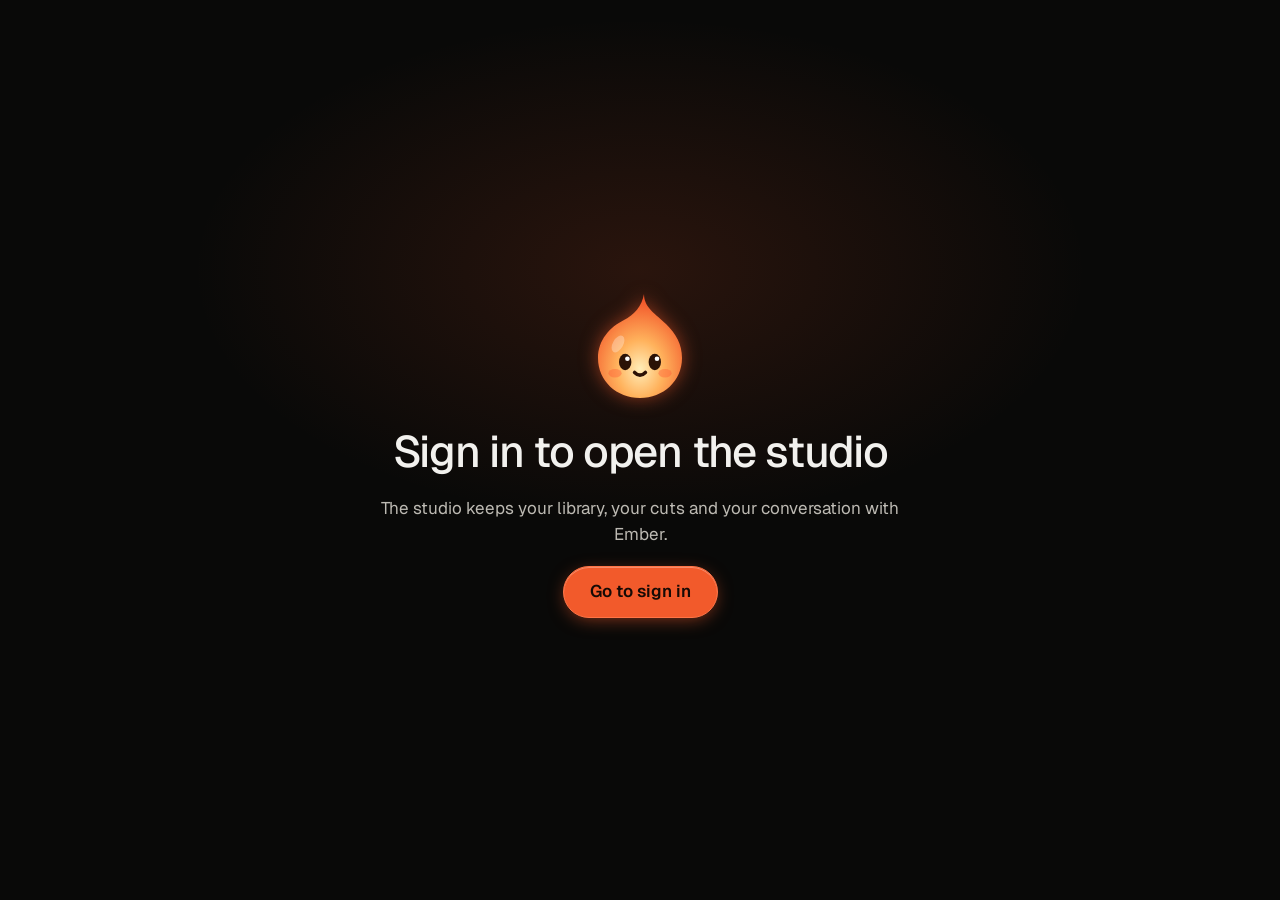
==== studio.html @ de39a04b "Shop tab follows what Ember found; dots in the message field, one light on the chat When Ember looks" ====
<!doctype html>
<html lang="en">
<head>
<meta charset="utf-8">
<meta name="viewport" content="width=device-width, initial-scale=1">
<title>Emberframe Studio</title>
<meta name="color-scheme" content="dark">
<link rel="preconnect" href="https://fonts.googleapis.com">
<link rel="preconnect" href="https://fonts.gstatic.com" crossorigin>
<link rel="stylesheet" href="https://fonts.googleapis.com/css2?family=Geist:wght@400;500;600&family=Geist+Mono:wght@400;500&display=swap">
<link rel="stylesheet" href="styles.css?v=17">
<link rel="stylesheet" href="studio.css?v=59">
<link rel="stylesheet" href="flow.css?v=26">
</head>
<body class="studio">

<header class="s-top">
  <a class="s-logo" href="index.html" aria-label="Emberframe home">
    <svg viewBox="0 0 20 20" aria-hidden="true"><rect x="1.5" y="1.5" width="17" height="17" rx="5" fill="none" stroke="currentColor" stroke-width="1.5"/><rect class="core" x="6" y="6" width="8" height="8" rx="2.5"/></svg>
  </a>
  <nav class="menubar" id="menubar" aria-label="Menu"></nav>
  <div class="s-title">
    <input class="s-name" id="s-name" aria-label="Project name" spellcheck="false">
    <span class="s-saved" id="s-saved" role="status"></span>
  </div>
  <div class="s-right">
    <button type="button" class="s-acct" id="acct-btn" aria-haspopup="true" aria-expanded="false" title="Account">
      <span id="s-who"></span><svg viewBox="0 0 16 16" aria-hidden="true"><path d="M4 6.5l4 4 4-4" fill="none" stroke="currentColor" stroke-width="1.6" stroke-linecap="round" stroke-linejoin="round"/></svg>
    </button>
    <button type="button" class="btn btn-accent" id="s-next">Next: post
      <svg viewBox="0 0 16 16" aria-hidden="true"><path d="M3 8h9M8.5 4l4 4-4 4" fill="none" stroke="currentColor" stroke-width="1.8" stroke-linecap="round" stroke-linejoin="round"/></svg>
    </button>
  </div>
</header>

<div class="s-body">

  <!-- Ember -->
  <aside class="panel chat" aria-label="Ember">
    <div class="chat-head">
      <span class="orb" id="orb" aria-hidden="true"><i></i></span>
      <div class="chat-id"><b>Ember</b><span id="ember-state">Starting up</span></div>
      <button type="button" class="chat-new" id="chat-clear" title="Start a clean chat about this same video. This one is kept in History.">
        <svg viewBox="0 0 20 20" aria-hidden="true"><path d="M10 4.5v11M4.5 10h11" fill="none" stroke="currentColor" stroke-width="1.7" stroke-linecap="round"/></svg>New chat
      </button>
      <button type="button" class="icon-btn chat-hide" id="chat-hide" title="Hide the chat" aria-label="Hide the chat"><svg viewBox="0 0 20 20" aria-hidden="true"><path d="M12 5l-5 5 5 5" fill="none" stroke="currentColor" stroke-width="1.7" stroke-linecap="round" stroke-linejoin="round"/></svg></button>
    </div>
    <div class="chat-log" id="chat-log" aria-live="polite"></div>
    <div class="chat-foot">
      <div class="chat-chips" id="chat-chips"></div>
    </div>
  </aside>

  <!-- Editor -->
  <main class="ed">
    <div class="rz rz-chat" id="rz-chat" role="separator" aria-orientation="vertical" tabindex="0" aria-label="Resize Ember's panel" title="Drag to resize. Double-click to reset."></div>
    <div class="rz rz-rail" id="rz-rail" role="separator" aria-orientation="vertical" tabindex="0" aria-label="Resize the library" title="Drag to resize. Double-click to reset."></div>
    <div class="rz rz-tl" id="rz-tl" role="separator" aria-orientation="horizontal" tabindex="0" aria-label="Resize the timeline" title="Drag to resize. Double-click to reset."></div>
    <div class="ed-top">
      <!-- The library rail. It can grow over the whole editor and become the browse view. -->
      <section class="panel lib" id="lib" aria-label="Library">
        <div class="lib-rail">
          <div class="lib-tabs" role="tablist">
            <button type="button" role="tab" data-tab="media" aria-selected="true">Media</button>
            <button type="button" role="tab" data-tab="shop" aria-selected="false">Shop<i id="shop-count"></i></button>
            <button type="button" class="icon-btn grow-btn" id="lib-grow" title="Open the full view" aria-label="Open the full view">
              <svg viewBox="0 0 20 20" aria-hidden="true"><path d="M11.5 4.5h4v4M15.5 4.5L11 9M8.5 15.5h-4v-4M4.5 15.5L9 11" fill="none" stroke="currentColor" stroke-width="1.6" stroke-linecap="round" stroke-linejoin="round"/></svg>
            </button>
            <label class="icon-btn up" title="Upload" aria-label="Upload">
              <svg viewBox="0 0 20 20" aria-hidden="true"><path d="M10 13.5v-9M6 8l4-4 4 4M4.5 15.5h11" fill="none" stroke="currentColor" stroke-width="1.6" stroke-linecap="round" stroke-linejoin="round"/></svg>
              <input type="file" id="upload" accept="video/*,audio/*,image/*" multiple hidden>
            </label>
          </div>
          <div class="lib-list" id="lib-media"></div>
          <div class="lib-list shop" id="lib-shop" hidden></div>
        </div>
        <div class="lib-wide" id="canvas" aria-hidden="true">
          <div class="cv-head">
            <div class="cv-id"><span class="tag"><span class="orb mini" aria-hidden="true"></span>Ember's view</span><h2 id="cv-title"></h2><p id="cv-sub"></p></div>
            <div class="cv-actions">
            <button type="button" class="btn" id="cv-nums" aria-pressed="false" hidden><svg viewBox="0 0 16 16" aria-hidden="true"><path d="M3 13V8M8 13V3M13 13V6" fill="none" stroke="currentColor" stroke-width="1.8" stroke-linecap="round"/></svg><span>Show the numbers</span></button>
            <button type="button" class="btn" id="cv-close">
              <svg viewBox="0 0 16 16" aria-hidden="true"><path d="M13 8H4M7.5 4l-4 4 4 4" fill="none" stroke="currentColor" stroke-width="1.8" stroke-linecap="round" stroke-linejoin="round"/></svg>Back to the canvas<kbd>Esc</kbd>
            </button>
            </div>
          </div>
          <div class="cv-body" id="cv-body"></div>
        </div>
      </section>

      <section class="panel mon" aria-label="Preview">
        <div class="stage" id="stage">
          <div class="screen" id="screen">
            <video id="vid-a" playsinline preload="auto"></video>
            <video id="vid-b" playsinline preload="auto"></video>
            <div class="cap-live" id="cap-live" hidden></div>
            <div class="rec-count" id="rec-count" hidden></div>
            <div class="rec-live" id="rec-live" hidden><i></i>Recording your voice</div>
            <div class="empty" id="empty" hidden><b>Nothing on the timeline yet</b><span>Drag a clip down from the library, or ask Ember to film one.</span></div>
          </div>
        </div>
        <div class="transport">
          <div class="tp-left"><span class="time"><b id="t-now">0:00.0</b><i>/</i><span id="t-all">0:00.0</span></span></div>
          <div class="tp-mid">
            <button type="button" class="tp" id="tp-prev" aria-label="Previous cut" title="Previous cut">
              <svg viewBox="0 0 20 20" aria-hidden="true"><path d="M6 5v10M15 5.5L8.5 10l6.5 4.5z" fill="currentColor" stroke="currentColor" stroke-width="1.4" stroke-linejoin="round" stroke-linecap="round"/></svg>
            </button>
            <button type="button" class="play" id="play" aria-label="Play or pause">
              <svg viewBox="0 0 20 20" aria-hidden="true"><path id="play-ico" d="M6.5 4.2l10 5.8-10 5.8z" fill="currentColor"/></svg>
            </button>
            <button type="button" class="tp" id="tp-next" aria-label="Next cut" title="Next cut">
              <svg viewBox="0 0 20 20" aria-hidden="true"><path d="M14 5v10M5 5.5l6.5 4.5L5 14.5z" fill="currentColor" stroke="currentColor" stroke-width="1.4" stroke-linejoin="round" stroke-linecap="round"/></svg>
            </button>
          </div>
          <div class="tp-right">
            <div class="shape" id="aspect" role="group" aria-label="Shape">
              <button type="button" data-a="9:16" title="Vertical 9:16"><i class="r916"></i></button>
              <button type="button" data-a="1:1" title="Square 1:1"><i class="r11"></i></button>
              <button type="button" data-a="16:9" title="Wide 16:9"><i class="r169"></i></button>
            </div>
          </div>
        </div>
      </section>
    </div>

    <section class="panel tl" aria-label="Timeline">
      <div class="tl-tools">
        <div class="grp">
          <button type="button" class="tool ico" id="t-undo" title="Undo (Cmd Z)" aria-label="Undo"><svg viewBox="0 0 20 20" aria-hidden="true"><path d="M7 5L3.5 8.5 7 12M4 8.5h7.5a4 4 0 0 1 0 8H9" fill="none" stroke="currentColor" stroke-width="1.6" stroke-linecap="round" stroke-linejoin="round"/></svg></button>
          <button type="button" class="tool ico" id="t-redo" title="Redo (Shift Cmd Z)" aria-label="Redo"><svg viewBox="0 0 20 20" aria-hidden="true"><path d="M13 5l3.5 3.5L13 12M16 8.5H8.5a4 4 0 0 0 0 8H11" fill="none" stroke="currentColor" stroke-width="1.6" stroke-linecap="round" stroke-linejoin="round"/></svg></button>
        </div>
        <div class="grp">
          <button type="button" class="tool" id="t-split" title="Split at the playhead (S)"><svg viewBox="0 0 20 20" aria-hidden="true"><path d="M10 2.5v15M6 6l-2.5 4L6 14M14 6l2.5 4L14 14" fill="none" stroke="currentColor" stroke-width="1.6" stroke-linecap="round" stroke-linejoin="round"/></svg>Split</button>
          <button type="button" class="tool" id="t-del" title="Delete the selection (Delete)"><svg viewBox="0 0 20 20" aria-hidden="true"><path d="M4.5 6h11M8 6V4.5h4V6M6 6l.7 9.5h6.6L14 6" fill="none" stroke="currentColor" stroke-width="1.6" stroke-linecap="round" stroke-linejoin="round"/></svg>Delete</button>
        </div>
        <div class="grp magic">
          <button type="button" class="tool" id="t-clean" title="Cut the pauses out"><svg viewBox="0 0 20 20" aria-hidden="true"><path d="M3 10h2M7 6v8M10.5 8.5v3M14 4.5v11M17 10h0" fill="none" stroke="currentColor" stroke-width="1.7" stroke-linecap="round"/></svg>Clean up</button>
          <button type="button" class="tool" id="t-caps" title="Captions from the speech"><svg viewBox="0 0 20 20" aria-hidden="true"><rect x="2.5" y="4.5" width="15" height="11" rx="3" fill="none" stroke="currentColor" stroke-width="1.6"/><path d="M6 11.5h3M11 11.5h3" stroke="currentColor" stroke-width="1.6" stroke-linecap="round"/></svg>Captions</button>
          <button type="button" class="tool" id="t-cap1" title="Add one caption at the playhead">+ Caption</button>
        </div>
        <div class="grp">
          <button type="button" class="tool rec" id="t-rec" title="Record your own voice over the cut, from the playhead" aria-pressed="false"><svg viewBox="0 0 20 20" aria-hidden="true"><rect x="7.5" y="3" width="5" height="9" rx="2.5" fill="none" stroke="currentColor" stroke-width="1.6"/><path d="M5 10a5 5 0 0 0 10 0M10 15v2.5" fill="none" stroke="currentColor" stroke-width="1.6" stroke-linecap="round"/></svg><span id="t-rec-label">Record voice</span><i id="t-rec-level" aria-hidden="true"></i></button>
        </div>
        <div class="insp" id="insp" hidden></div>
        <span class="grow"></span>
        <span class="keys" aria-hidden="true"><kbd>Space</kbd> play <kbd>S</kbd> split <kbd>&#9003;</kbd> delete</span>
        <label class="zoom"><svg viewBox="0 0 20 20" aria-hidden="true"><circle cx="9" cy="9" r="5" fill="none" stroke="currentColor" stroke-width="1.6"/><path d="M13 13l3.5 3.5" stroke="currentColor" stroke-width="1.6" stroke-linecap="round"/></svg><input type="range" id="zoom" min="20" max="220" value="70" aria-label="Zoom"></label>
      </div>
      <div class="tl-wrap">
        <div class="tl-labels">
          <span></span>
          <span><svg viewBox="0 0 20 20" aria-hidden="true"><rect x="3" y="5" width="14" height="10" rx="2.5" fill="none" stroke="currentColor" stroke-width="1.5"/><path d="M8.5 8l3.5 2-3.5 2z" fill="currentColor"/></svg>Video</span>
          <span><svg viewBox="0 0 20 20" aria-hidden="true"><path d="M4 9v2M7.5 6v8M11 8v4M14.5 5v10" fill="none" stroke="currentColor" stroke-width="1.6" stroke-linecap="round"/></svg>Audio</span>
          <span><svg viewBox="0 0 20 20" aria-hidden="true"><path d="M4 6h12M4 10h12M4 14h7" fill="none" stroke="currentColor" stroke-width="1.6" stroke-linecap="round"/></svg>Text</span>
        </div>
        <div class="tl-scroll" id="tl-scroll">
          <div class="tl-inner" id="tl-inner">
            <div class="ruler" id="ruler"></div>
            <div class="lane" id="lane-video" data-track="video" data-hint="Drop clips here. They play in order."></div>
            <div class="lane" id="lane-audio" data-track="audio" data-hint="Voice lines and music go here."></div>
            <div class="lane" id="lane-captions" data-track="captions" data-hint="Captions appear here."></div>
            <div class="marker" id="marker" hidden></div>
            <div class="playhead" id="playhead"><i></i></div>
          </div>
        </div>
      </div>
    </section>

    <!-- Step 1 -->
    <div class="sheet" id="sheet-create" hidden>
      <div class="sheet-in">
        <span class="tag">Step 1</span>
        <h2>How do you want to start?</h2>
        <div class="starts">
          <button type="button" data-say="Find what is trending on TikTok Shop right now and show me the best five to remake.">
            <svg viewBox="0 0 24 24" aria-hidden="true"><path d="M5 8h14l-1.2 11H6.2zM9 8V6.5a3 3 0 0 1 6 0V8" fill="none" stroke="currentColor" stroke-width="1.6" stroke-linejoin="round"/></svg>
            <b>Start from what sells</b><span>Ember searches TikTok Shop and brings back the videos that are moving product.</span></button>
          <button type="button" data-fill="Film a 6 second vertical shot: ">
            <svg viewBox="0 0 24 24" aria-hidden="true"><path d="M12 3l1.8 5.2L19 10l-5.2 1.8L12 17l-1.8-5.2L5 10l5.2-1.8zM18.5 15.5l.8 2.2 2.2.8-2.2.8-.8 2.2-.8-2.2-2.2-.8 2.2-.8z" fill="none" stroke="currentColor" stroke-width="1.5" stroke-linejoin="round"/></svg>
            <b>Film a new shot</b><span>Describe it the way you would to a camera operator. Our GPUs render it with sound.</span></button>
          <button type="button" data-upload>
            <svg viewBox="0 0 24 24" aria-hidden="true"><path d="M12 15.5V5M7.5 9.5L12 5l4.5 4.5M5 18.5h14" fill="none" stroke="currentColor" stroke-width="1.6" stroke-linecap="round" stroke-linejoin="round"/></svg>
            <b>Bring your own footage</b><span>Upload clips or a voiceover and let Ember cut them.</span></button>
        </div>
        <button type="button" class="link" data-close>Go to the canvas</button>
      </div>
    </div>

    <!-- Step 3 -->
    <div class="sheet" id="sheet-post" hidden>
      <div class="sheet-in post">
        <div class="post-prev">
          <div class="post-screen" id="post-screen"><span id="post-wait">Not exported yet</span><video id="post-video" controls playsinline hidden></video></div>
          <button type="button" class="btn" id="post-export">Export the video</button>
          <p class="fine" id="post-info"></p>
        </div>
        <div class="post-form">
          <span class="tag">Step 3</span>
          <h2>Post it</h2>
          <label for="post-caption">Caption</label>
          <textarea id="post-caption" rows="5" placeholder="Ask Ember to write this, or type your own."></textarea>
          <label for="post-tags">Hashtags</label>
          <input id="post-tags" placeholder="tiktokshop, kitchenfinds">
          <div class="disc"><svg viewBox="0 0 12 12" aria-hidden="true"><path d="M2.5 6.5l2.5 2.5 4.5-5.5" fill="none" stroke="currentColor" stroke-width="2" stroke-linecap="round" stroke-linejoin="round"/></svg>AI-generated label is on. It is written into the file and cannot be turned off.</div>
          <div class="post-go">
            <button type="button" class="btn btn-accent btn-lg" id="post-manual">Download and post myself</button>
            <button type="button" class="btn btn-lg" id="post-auto">Add to auto-post queue</button>
          </div>
          <p class="fine" id="post-msg" role="status"></p>
          <button type="button" class="link" data-close>Back to the canvas</button>
        </div>
      </div>
    </div>
  </main>
</div>

<!-- Step 1, Create: the flow. A node canvas you can pan and zoom; drag a line out of a node to add the next. -->
<div class="flow" id="flow" hidden>
  <div class="flow-top">
    <span class="orb" aria-hidden="true"></span>
    <div class="flow-say"><small id="flow-step"></small><p id="flow-say"></p></div>
    <button type="button" class="f-switch" id="flow-guided" role="switch" aria-checked="true" title="Guided: I add the next step as you finish each one. Off: you drag the wires yourself."><i></i>Guided</button>
    <button type="button" class="link" id="flow-reset">Start over</button>
  </div>
  <div class="flow-view" id="flow-view">
    <div class="flow-world" id="flow-world"><svg class="flow-wires" id="flow-wires" aria-hidden="true"></svg></div>
    <div class="flow-zoom" role="group" aria-label="Zoom">
      <button type="button" id="flow-out" aria-label="Zoom out" title="Zoom out">&minus;</button>
      <span id="flow-pct">100%</span>
      <button type="button" id="flow-in" aria-label="Zoom in" title="Zoom in">+</button>
      <button type="button" id="flow-fit" title="Tidy the board and fit everything on screen">Fit</button>
    </div>
    <div class="flow-menu" id="flow-menu" hidden></div>
    <aside class="flow-panel" id="flow-panel" aria-label="Node" hidden></aside>
  </div>
</div>

<!-- Ember's message field sits at the bottom of the page. The chat session opens on the left when you talk. -->
<div class="dock" id="dock">
  <button type="button" class="dock-orb" id="dock-orb" title="Show or hide the chat with Ember" aria-label="Show or hide the chat with Ember" aria-expanded="false"><span class="orb" aria-hidden="true"></span><i class="dot" aria-hidden="true"></i></button>
  <form class="composer one" id="chat-form">
    <label class="icon-btn" title="Add a file. You can also drop files anywhere on the page." aria-label="Add a file">
      <svg viewBox="0 0 20 20" aria-hidden="true"><path d="M14.5 9.5l-5 5a3 3 0 0 1-4.2-4.2l6-6a2 2 0 0 1 2.8 2.8l-5.6 5.6a1 1 0 0 1-1.4-1.4l4.9-4.9" fill="none" stroke="currentColor" stroke-width="1.5" stroke-linecap="round" stroke-linejoin="round"/></svg>
      <input type="file" id="upload-chat" accept="video/*,audio/*,image/*" multiple hidden>
    </label>
    <textarea id="chat-input" rows="1" placeholder="Tell Ember what to do" aria-label="Message Ember"></textarea>
    <button type="submit" class="send" id="chat-send" aria-label="Send">
      <svg viewBox="0 0 20 20" aria-hidden="true"><path d="M10 15.5v-11M5.5 9L10 4.5 14.5 9" fill="none" stroke="currentColor" stroke-width="2" stroke-linecap="round" stroke-linejoin="round"/></svg>
    </button>
    <button type="button" class="send stop" id="chat-stop" aria-label="Stop" hidden>
      <svg viewBox="0 0 20 20" aria-hidden="true"><rect x="6" y="6" width="8" height="8" rx="2" fill="currentColor"/></svg>
    </button>
  </form>
</div>
<div class="drop-veil" id="drop-veil" hidden><div><svg viewBox="0 0 24 24" aria-hidden="true"><path d="M12 15.5V5M7.5 9.500L12 5l4.500 4.500M5 18.500h14" fill="none" stroke="currentColor" stroke-width="1.6" stroke-linecap="round" stroke-linejoin="round"/></svg><b id="drop-text">Drop to add to your library</b></div></div>
<div class="menu-pop" id="menu-pop" role="menu" hidden></div>
<div class="dlg" id="dlg" hidden><div class="dlg-in" id="dlg-in" role="dialog" aria-modal="true"></div></div>

<div class="gate" id="gate" hidden>
  <div class="gate-in">
    <span class="orb big" aria-hidden="true"><i></i></span>
    <h1 id="gate-title"></h1>
    <p id="gate-text"></p>
    <pre id="gate-code" hidden></pre>
    <a class="btn btn-accent btn-lg" id="gate-go" href="index.html"></a>
  </div>
</div>

<script src="studio.js?v=64"></script>
<script src="flow.js?v=47"></script>
</body>
</html>
---- styles.css ----
/* Emberframe, "fine grid" restyle: light, airy developer-tool look.
   One warm accent, hairline borders, dotted grounds, mono labels, bracketed markers. */
:root {
  color-scheme: dark;
  --ground: #0B0B0A;
  --panel: #131312;
  --sunk: #1A1A18;
  --raise: #2A2A27;
  --bar: #171716;
  --ink: #F2F1EE;
  --body: #CFCDC7;
  --muted: #A9A7A0;
  --line: #242422;
  --line-strong: #383835;
  --accent: #F25A2B;        /* fills, with dark text on top */
  --accent-hover: #FF7446;
  --accent-text: #FF7F52;   /* accent-coloured text on dark grounds */
  --accent-tint: rgba(242, 90, 43, 0.14);
  --on-accent: #160A05;
  --radius: 10px;
  --radius-lg: 16px;
  --shadow: 0 1px 2px rgba(0, 0, 0, 0.4), 0 18px 40px -16px rgba(0, 0, 0, 0.7);
  --mono: 'Geist Mono', ui-monospace, 'SF Mono', Menlo, monospace;
  --sans: Geist, system-ui, -apple-system, 'Segoe UI', Roboto, 'Helvetica Neue', Arial, sans-serif;
  --dots: radial-gradient(var(--line-strong) 1px, transparent 1.5px);
}

* { box-sizing: border-box; }
html { scroll-behavior: smooth; scroll-padding-top: 80px; overflow-x: clip; }
body {
  margin: 0;
  background: var(--ground);
  color: var(--ink);
  font-family: var(--sans);
  font-size: 17px;
  line-height: 1.55;
  overflow-x: clip;
  -webkit-font-smoothing: antialiased;
}
a { color: var(--ink); }
a:hover { color: var(--accent-text); }
button, input, textarea { font: inherit; }
button { cursor: pointer; color: inherit; }
:focus-visible { outline: 2px solid var(--accent); outline-offset: 2px; }
input[type=range] { accent-color: var(--accent); }
h1, h2, h3, p, figure, ul { margin: 0; }
ul { padding: 0; list-style: none; }
[hidden] { display: none !important; }

/* ---------- Page frame: two vertical hairlines, crossed by section rules ---------- */
.wrap {
  position: relative;
  max-width: 1440px;
  margin: 0 auto;
  padding: 0 40px;
  border-left: 1px solid var(--line);
  border-right: 1px solid var(--line);
}
.sec { border-top: 1px solid var(--line); }
.sec > .wrap { padding-top: 88px; padding-bottom: 88px; }
/* small accent crosses where the rules meet the frame */
.sec > .wrap::before, .sec > .wrap::after {
  content: ''; position: absolute; top: -6px; width: 11px; height: 11px;
  background:
    linear-gradient(var(--accent), var(--accent)) center / 11px 1px no-repeat,
    linear-gradient(var(--accent), var(--accent)) center / 1px 11px no-repeat;
}
.sec > .wrap::before { left: -6px; }
.sec > .wrap::after { right: -6px; }
.dotted { background-image: var(--dots); background-size: 14px 14px; }

.stack { display: flex; flex-direction: column; }
.between { display: flex; justify-content: space-between; gap: 12px; }
.gap-s { gap: 12px; } .gap-m { gap: 24px; } .gap-l { gap: 44px; }

/* ---------- Type ---------- */
.display { font-weight: 500; letter-spacing: -0.025em; line-height: 1.06; text-wrap: balance; }
.h1 { font-size: clamp(44px, 7.2vw, 80px); line-height: 1.02; letter-spacing: -0.035em; }
.h2 { font-size: clamp(32px, 4.6vw, 52px); }
.hl { color: var(--accent-text); }
.lede { font-size: 19px; color: var(--body); max-width: 36em; text-wrap: pretty; }
.fine { font-family: var(--mono); font-size: 14px; color: var(--muted); line-height: 1.5; }
.tag { font-family: var(--mono); font-size: 13.5px; font-weight: 500; letter-spacing: 0.06em; color: var(--accent-text); text-transform: uppercase; }
.eyebrow { font-family: var(--mono); font-size: 13.5px; letter-spacing: 0.08em; text-transform: uppercase; color: var(--muted); }

/* bracketed section marker:  [ 01 / 08 ] · LABEL */
.marker { display: flex; flex-wrap: wrap; align-items: center; gap: 10px; font-family: var(--mono); font-size: 13.5px; letter-spacing: 0.08em; text-transform: uppercase; color: var(--muted); }
.marker b { font-weight: 500; color: var(--accent-text); }
.marker i { width: 3px; height: 3px; background: var(--line-strong); border-radius: 50%; }
.marker::before { content: ''; width: 2px; height: 14px; background: var(--accent); }
.sample { font-family: var(--mono); font-size: 13px; letter-spacing: 0.06em; color: var(--muted); border: 1px dashed var(--line-strong); border-radius: 6px; padding: 5px 9px; background: var(--panel); white-space: nowrap; }
.sample::before { content: '[ '; color: var(--accent-text); }
.sample::after { content: ' ]'; color: var(--accent-text); }

/* ---------- Buttons ---------- */
.btn {
  display: inline-flex; align-items: center; justify-content: center; gap: 8px;
  min-height: 44px; padding: 0 16px; border: 1px solid var(--line-strong); border-radius: var(--radius);
  background: var(--panel); color: var(--ink);
  font-weight: 500; font-size: 16px; text-decoration: none; text-align: center;
  box-shadow: 0 1px 1px rgba(38, 38, 38, 0.04);
  transition: background 0.15s, border-color 0.15s, color 0.15s;
}
.btn:hover { color: var(--ink); background: var(--raise); border-color: var(--muted); }
.btn-accent { background: var(--accent); border-color: var(--accent-hover); color: var(--on-accent); font-weight: 600; box-shadow: inset 0 1px 0 rgba(255, 255, 255, 0.3), 0 4px 18px -4px rgba(242, 90, 43, 0.6); }
.btn-accent:hover { background: var(--accent-hover); border-color: var(--accent-hover); color: var(--on-accent); }
.btn-ink { background: var(--ink); border-color: var(--ink); color: var(--ground); }
.btn-ink:hover { background: #fff; border-color: #fff; color: var(--ground); }
.btn-lg { min-height: 48px; padding: 0 22px; font-size: 17px; }
.link-strong { display: inline-flex; align-items: center; min-height: 44px; padding: 0 4px; font-weight: 500; font-size: 16px; background: none; border: 0; text-decoration: underline; text-decoration-color: var(--line-strong); text-underline-offset: 4px; }
.link-strong:hover { color: var(--accent-text); text-decoration-color: currentColor; }
.cta-row { display: flex; flex-wrap: wrap; gap: 12px 16px; align-items: center; }

/* ---------- Header ---------- */
.top { position: sticky; top: 0; z-index: 10; background: rgba(11, 11, 10, 0.78); backdrop-filter: blur(10px); -webkit-backdrop-filter: blur(10px); border-bottom: 1px solid var(--line); }
.site-header { display: flex; flex-wrap: wrap; gap: 4px 24px; align-items: center; justify-content: space-between; padding-top: 10px; padding-bottom: 10px; }
.logo { display: inline-flex; gap: 9px; align-items: center; min-height: 44px; text-decoration: none; font-weight: 600; font-size: 19px; letter-spacing: -0.02em; }
.logo:hover { color: var(--ink); }
.logo-mark rect:first-child { stroke: var(--ink); }
.logo-mark rect:last-child { fill: var(--accent); }
.logo-mark { width: 20px; height: 20px; flex: none; }
.nav { display: flex; flex-wrap: wrap; gap: 0 26px; align-items: center; font-size: 15.5px; }
.nav a { display: inline-flex; align-items: center; justify-content: center; min-height: 44px; min-width: 44px; text-decoration: none; color: var(--body); }
.nav a:hover { color: var(--ink); }
.nav a[aria-current=page] { color: var(--ink); box-shadow: inset 0 -2px 0 var(--accent); }
.account { display: flex; gap: 8px; align-items: center; min-width: 0; }
.account .who { font-family: var(--mono); font-size: 14px; color: var(--muted); max-width: 15em; overflow: hidden; text-overflow: ellipsis; white-space: nowrap; }

/* ---------- Hero ---------- */
.hero > .wrap { padding-top: 72px; padding-bottom: 72px; }
.hero.sec { border-top: 0; }
.hero.sec > .wrap::before, .hero.sec > .wrap::after { display: none; }
.hero-bg { position: absolute; inset: 0; pointer-events: none; -webkit-mask-image: radial-gradient(70% 60% at 50% 30%, transparent 35%, #000 100%); mask-image: radial-gradient(70% 60% at 50% 30%, transparent 35%, #000 100%); opacity: 0.8; }
.hero-copy { position: relative; align-items: center; text-align: center; gap: 24px; max-width: 1040px; margin: 0 auto; }
.hero-copy .lede { max-width: 33em; }
.hero-copy .cta-row { justify-content: center; }
.pill { display: inline-flex; align-items: center; gap: 8px; font-size: 14.5px; color: var(--body); border: 1px solid var(--line); background: var(--panel); border-radius: 999px; padding: 5px 12px 5px 10px; }
.pill::before { content: ''; width: 7px; height: 7px; border-radius: 50%; background: var(--accent); box-shadow: 0 0 0 3px var(--accent-tint); }
.audience { display: flex; flex-wrap: wrap; justify-content: center; gap: 6px 18px; font-family: var(--mono); font-size: 13.5px; letter-spacing: 0.04em; color: var(--muted); text-transform: uppercase; }
.audience span::before { content: '/ '; color: var(--accent-text); }

/* ---------- Framed panel (window chrome) ---------- */
.panel { position: relative; background: var(--panel); border: 1px solid var(--line); border-radius: var(--radius-lg); box-shadow: var(--shadow); overflow: hidden; }
.panel-bar { display: flex; flex-wrap: wrap; align-items: center; justify-content: space-between; gap: 6px 16px; padding: 11px 16px; border-bottom: 1px solid var(--line); font-family: var(--mono); font-size: 13.5px; letter-spacing: 0.04em; color: var(--muted); background: var(--bar); }
.panel-bar .dots { display: inline-flex; gap: 6px; align-items: center; }
.panel-bar .dots::before, .panel-bar .dots::after, .panel-bar .dots i { content: ''; width: 9px; height: 9px; border-radius: 50%; border: 1px solid var(--line-strong); display: block; }
.panel-bar .name { display: inline-flex; align-items: center; gap: 12px; color: var(--ink); }
.chip-label { border: 1px solid var(--line-strong); border-radius: 5px; padding: 2px 7px; font-size: 13px; color: var(--body); background: var(--panel); }

/* ---------- Job ticket ---------- */
.ticket { margin-top: 56px; font-size: 15px; }
.ticket-grid { display: grid; grid-template-columns: minmax(0, 1.35fr) minmax(0, 1fr); }
.ticket-form { padding: 24px; gap: 22px; min-width: 0; }
.ticket-side { padding: 24px; gap: 18px; border-left: 1px solid var(--line); background-color: var(--bar); justify-content: space-between; min-width: 0; }
.field { gap: 10px; min-width: 0; }
.seg { display: grid; grid-auto-flow: column; grid-auto-columns: minmax(0, 1fr); gap: 3px; padding: 3px; background: var(--sunk); border: 1px solid var(--line); border-radius: var(--radius); }
.seg button { min-height: 44px; border: 1px solid transparent; border-radius: 7px; background: transparent; font-weight: 500; font-size: 15.5px; padding: 4px 8px; color: var(--body); }
.seg button[aria-pressed=true] { background: var(--raise); border-color: var(--line-strong); color: var(--ink); box-shadow: 0 1px 2px rgba(38, 38, 38, 0.08); }
.ticket textarea { width: 100%; min-height: 92px; padding: 12px 14px; border: 1px solid var(--line-strong); border-radius: var(--radius); background: var(--panel); font-size: 17px; line-height: 1.45; resize: vertical; color: var(--ink); }
.ticket textarea:focus, .modal input:focus { outline: none; border-color: var(--accent); box-shadow: 0 0 0 3px var(--accent-tint); }
.chips { display: flex; flex-wrap: wrap; gap: 6px; }
.chips button { min-height: 44px; padding: 0 12px; border: 1px solid var(--line); border-radius: var(--radius); background: var(--panel); font-family: var(--mono); font-size: 13.5px; text-align: left; color: var(--body); }
.chips button:hover { border-color: var(--line-strong); background: var(--sunk); color: var(--ink); }
.rows { border: 1px solid var(--line-strong); border-radius: var(--radius); overflow: hidden; }
.rows button { min-height: 48px; width: 100%; padding: 8px 14px; border: 0; border-top: 1px solid var(--line); display: flex; justify-content: space-between; gap: 12px; align-items: center; text-align: left; background: var(--panel); }
.rows button:first-child { border-top: 0; }
.rows button b { font-weight: 500; font-size: 16px; }
.rows button span { font-family: var(--mono); font-size: 13.5px; color: var(--muted); white-space: nowrap; }
.rows button[aria-pressed=true] { background: var(--accent-tint); box-shadow: inset 2px 0 0 var(--accent); }
.rows button[aria-pressed=true] span { color: var(--accent-text); }
.picks { display: grid; grid-template-columns: repeat(auto-fit, minmax(72px, 1fr)); gap: 6px; }
.picks button { min-height: 44px; border: 1px solid var(--line-strong); border-radius: var(--radius); background: var(--panel); font-weight: 500; font-size: 15.5px; }
.picks button:hover { background: var(--sunk); }
.picks button[aria-pressed=true] { border-color: var(--accent); background: var(--accent-tint); color: var(--accent-text); box-shadow: inset 0 0 0 1px var(--accent); }
.field label.between { align-items: baseline; }
#ticket-secs-label { font-family: var(--mono); font-weight: 500; font-size: 14.5px; }
.ticket input[type=range] { width: 100%; height: 44px; margin: 0; }
.ticket-total { gap: 0; font-family: var(--mono); font-size: 14.5px; background: var(--panel); border: 1px solid var(--line); border-radius: var(--radius); padding: 16px 16px 14px; }
.ticket-total .between { padding: 11px 0; border-bottom: 1px dashed var(--line-strong); color: var(--muted); }
.ticket-total .between > span:last-child { color: var(--ink); text-align: right; }
.ticket-total .cost { border-bottom: 0; align-items: baseline; padding-top: 18px; text-transform: uppercase; letter-spacing: 0.08em; }
.ticket-total .sum { font-family: var(--sans); font-size: 56px; line-height: 1; font-weight: 500; letter-spacing: -0.04em; font-variant-numeric: tabular-nums; }
.ticket-msg { font-family: var(--mono); font-size: 14px; color: var(--accent-text); min-height: 2.9em; }

/* ---------- Head row ---------- */
.head { gap: 16px; }
.head-row { display: flex; flex-wrap: wrap; gap: 16px 40px; align-items: end; justify-content: space-between; }

/* ---------- Cell grids: shared hairlines, no gaps ---------- */
.cells { display: grid; border: 1px solid var(--line); border-radius: var(--radius-lg); overflow: hidden; background: var(--line); gap: 1px; }
.cells > * { background: var(--panel); padding: 28px; min-width: 0; }
.cells-2 { grid-template-columns: repeat(auto-fit, minmax(min(340px, 100%), 1fr)); }
.cells-3 { grid-template-columns: repeat(auto-fit, minmax(min(280px, 100%), 1fr)); }
.cells-4 { grid-template-columns: repeat(auto-fit, minmax(min(220px, 100%), 1fr)); }

/* Two ways in */
.way { gap: 14px; }
.way h3 { font-size: clamp(24px, 3vw, 30px); font-weight: 500; letter-spacing: -0.02em; line-height: 1.15; }
.way p { color: var(--body); }
.way ul { margin-top: 6px; }
.way li { position: relative; border-top: 1px dashed var(--line-strong); padding: 11px 0 11px 22px; font-size: 16px; }
.way li::before { content: ''; position: absolute; left: 2px; top: 19px; width: 8px; height: 8px; border: 1px solid var(--accent); border-radius: 2px; background: var(--accent-tint); }
.joined { display: flex; flex-wrap: wrap; gap: 8px 28px; justify-content: space-between; margin-top: 16px; padding: 14px 20px; border: 1px dashed var(--line-strong); border-radius: var(--radius); font-family: var(--mono); font-size: 13.5px; letter-spacing: 0.06em; color: var(--body); }
.joined span::before { content: '+ '; color: var(--accent-text); }

/* ---------- Video tiles ---------- */
.tiles { display: grid; grid-template-columns: repeat(auto-fill, minmax(min(200px, 100%), 1fr)); gap: 20px; }
.tile { gap: 10px; min-width: 0; }
.tile > .stack { gap: 2px; }
.frame { position: relative; aspect-ratio: 9 / 16; width: 100%; overflow: hidden; border: 1px solid var(--line-strong); border-radius: var(--radius); padding: 12px; color: #fff; display: flex; flex-direction: column; justify-content: space-between; font-family: var(--mono); font-size: 13px; letter-spacing: 0.04em; text-align: left; }
.frame video { position: absolute; inset: 0; width: 100%; height: 100%; object-fit: cover; }
.frame > span { position: relative; }
.art-0 { background: radial-gradient(120% 70% at 30% 105%, #F25A2B 0%, #7A2A12 42%, #1C1C1A 74%); }
.art-1 { background: radial-gradient(55% 35% at 50% 38%, #F3E9E2 0%, #9A8F8A 36%, #2B2826 80%); }
.art-2 { background: linear-gradient(180deg, #2E2A27 0%, #5A4A40 52%, #D9B38C 53%, #7A5A3C 100%); }
.art-3 { background: conic-gradient(from 200deg at 50% 115%, #262626 0deg, #E5481B 62deg, #F2B544 98deg, #262626 155deg); }
.badge { align-self: flex-start; background: #fff; color: #111; padding: 3px 8px; border-radius: 5px; font-weight: 500; }
.frame.locked { align-items: center; justify-content: center; gap: 10px; text-align: center; color: var(--muted); background: var(--sunk) var(--dots) 0 0 / 14px 14px; border-style: dashed; transition: border-color 0.15s, color 0.15s; }
.frame.locked svg { width: 28px; height: 28px; padding: 0; stroke-width: 1.5; }
.frame.locked b { font-family: var(--mono); font-weight: 500; font-size: 13.5px; letter-spacing: 0.04em; text-transform: uppercase; background: var(--panel); border: 1px solid var(--line-strong); border-radius: 6px; padding: 5px 9px; color: var(--ink); }
.frame.locked:hover { border-color: var(--accent); color: var(--accent-text); }
.frame.locked:hover b { color: var(--accent-text); border-color: var(--accent); }
.tile-name, .tile-title { font-weight: 500; font-size: 16.5px; }
.tile .remake { align-self: flex-start; min-height: 44px; padding: 0; border: 0; background: none; font-weight: 500; font-size: 15px; text-align: left; color: var(--accent-text); text-decoration: underline; text-decoration-color: transparent; text-underline-offset: 4px; }
.tile .remake::after { content: ' \2197'; }
.tile .remake:hover { text-decoration-color: currentColor; }
.tile p.fine:empty { display: none; }

/* ---------- Editor ---------- */
.editor { font-family: var(--mono); font-size: 13.5px; }
.ed-main { display: grid; grid-template-columns: minmax(240px, 1.1fr) minmax(180px, 0.8fr) minmax(200px, 0.9fr); }
.ed-pane { padding: 16px; gap: 12px; min-width: 0; }
.ed-pane + .ed-pane { border-left: 1px solid var(--line); }
.ed-label { color: var(--muted); text-transform: uppercase; letter-spacing: 0.08em; font-size: 13px; }
.ed-label::before { content: '[ '; color: var(--accent-text); }
.ed-label::after { content: ' ]'; color: var(--accent-text); }
.ed-chat { gap: 8px; min-height: 220px; max-height: 300px; overflow-y: auto; }
.msg { padding: 9px 12px; max-width: 92%; font-family: var(--sans); font-size: 15px; line-height: 1.4; border-radius: 12px; }
.msg.you { align-self: flex-end; background: var(--sunk); border: 1px solid var(--line); color: var(--ink); border-bottom-right-radius: 4px; }
.msg.agent { align-self: flex-start; border: 1px solid var(--line-strong); color: var(--body); border-bottom-left-radius: 4px; }
.msg.agent::before { content: 'AGENT'; display: block; font-family: var(--mono); font-size: 12px; letter-spacing: 0.08em; color: var(--accent-text); margin-bottom: 2px; }
.ed-chips { display: flex; flex-wrap: wrap; gap: 6px; }
.ed-chips button { min-height: 44px; padding: 0 12px; border: 1px solid var(--line-strong); border-radius: var(--radius); background: var(--panel); font-family: var(--sans); font-weight: 500; font-size: 15px; }
.ed-chips button:hover:not(:disabled) { background: var(--accent-tint); border-color: var(--accent); color: var(--accent-text); }
.ed-chips button:disabled { opacity: 0.45; cursor: default; background: var(--sunk); }
.ed-view { align-items: center; background: var(--sunk) var(--dots) 0 0 / 14px 14px; }
.ed-view .ed-label { align-self: flex-start; background: var(--panel); border: 1px solid var(--line); border-radius: 5px; padding: 2px 6px; }
.ed-screen { width: min(100%, 180px); aspect-ratio: 9 / 16; padding: 10px; display: flex; flex-direction: column; justify-content: space-between; color: #fff; border-radius: var(--radius); border: 1px solid var(--line-strong); box-shadow: var(--shadow); }
.ed-screen .cap { align-self: center; background: rgba(38, 38, 38, 0.9); border-radius: 5px; padding: 4px 8px; font-family: var(--sans); font-weight: 600; font-size: 14.5px; }
.ed-props div { display: flex; justify-content: space-between; gap: 10px; border-top: 1px dashed var(--line-strong); padding: 9px 0; }
.ed-props div:first-child { border-top: 0; }
.ed-props span:first-child { color: var(--muted); }
.ed-props span:last-child { text-align: right; }
.ed-time { border-top: 1px solid var(--line); padding: 14px 16px; gap: 6px; overflow-x: auto; background: var(--bar); }
.track { display: grid; grid-template-columns: 76px minmax(420px, 1fr); gap: 8px; align-items: center; }
.track > span { color: var(--muted); text-transform: uppercase; font-size: 13px; letter-spacing: 0.06em; }
.lane { display: flex; gap: 3px; height: 34px; }
.clip { flex: 1 1 0; min-width: 0; padding: 0 9px; display: flex; align-items: center; overflow: hidden; white-space: nowrap; border-radius: 6px; background: var(--sunk); border: 1px solid var(--line); color: var(--body); transition: flex-grow 0.5s ease, background 0.3s, color 0.3s; }
.clip.v { background: var(--ink); border-color: var(--ink); color: var(--ground); font-weight: 500; }
.clip.hot { background: var(--accent); border-color: var(--accent-hover); color: var(--on-accent); }
.clip.cap { background: var(--panel); border: 1px dashed var(--line-strong); }
.clip.gap { background: transparent; border-color: transparent; }

/* ---------- How it works ---------- */
.step { gap: 10px; }
.step h3 { font-size: 21px; line-height: 1.2; font-weight: 500; letter-spacing: -0.015em; }
.step p, .pipe p { color: var(--body); font-size: 16px; }
.stats { display: grid; grid-template-columns: repeat(auto-fit, minmax(min(240px, 100%), 1fr)); border-top: 1px dashed var(--line-strong); border-bottom: 1px dashed var(--line-strong); }
.stat { padding: 26px 24px 26px 0; display: flex; flex-direction: column; gap: 6px; min-width: 0; }
.stat b { font-size: clamp(26px, 3.4vw, 40px); line-height: 1.1; font-weight: 500; letter-spacing: -0.03em; overflow-wrap: anywhere; }
.stat b.todo { font-family: var(--mono); font-size: clamp(15px, 1.8vw, 19px); letter-spacing: 0; color: var(--accent-text); padding: 10px 0; }
.pipe { display: flex; flex-direction: column; gap: 8px; padding: 22px !important; }
.note { max-width: 56em; }

/* ---------- Pricing ---------- */
.pricing { background-color: var(--bar); }
.plans { display: grid; grid-template-columns: repeat(auto-fit, minmax(min(300px, 100%), 1fr)); gap: 20px; }
.plan { padding: 28px; gap: 20px; background: var(--panel); border: 1px solid var(--line); border-radius: var(--radius-lg); }
.plan.first { border-color: var(--accent); box-shadow: 0 0 0 3px var(--accent-tint), var(--shadow); }
.plan .price { display: flex; align-items: baseline; gap: 10px; flex-wrap: wrap; }
.plan .price b { font-size: 60px; line-height: 1; font-weight: 500; letter-spacing: -0.045em; font-variant-numeric: tabular-nums; }
.plan .price span { font-size: 16px; color: var(--muted); }
.plan ul { font-family: var(--mono); font-size: 14.5px; flex: 1; }
.plan li { display: flex; justify-content: space-between; gap: 12px; border-top: 1px dashed var(--line-strong); padding: 11px 0; color: var(--body); }
.plan li span:last-child { color: var(--ink); text-align: right; }

/* ---------- Why / questions / final ---------- */
.split { display: grid; grid-template-columns: repeat(auto-fit, minmax(min(380px, 100%), 1fr)); gap: 32px 56px; align-items: start; }
.prose { gap: 18px; font-size: 19px; color: var(--body); }
.qa h3 { font-size: 18px; font-weight: 500; margin-bottom: 8px; letter-spacing: -0.01em; }
.qa h3::before { content: 'Q. '; font-family: var(--mono); font-size: 13.5px; color: var(--accent-text); }
.qa p { color: var(--body); font-size: 16px; }
.final > .wrap { align-items: center; text-align: center; gap: 28px; padding-top: 112px; padding-bottom: 112px; background-image: var(--dots); background-size: 14px 14px; }
.final h2 { font-size: clamp(40px, 7vw, 76px); letter-spacing: -0.035em; }
.final .cta-row { justify-content: center; }
.footer { border-top: 1px solid var(--line); color: var(--muted); font-family: var(--mono); font-size: 13.5px; letter-spacing: 0.03em; }
.footer .wrap { padding-top: 24px; padding-bottom: 24px; display: flex; flex-wrap: wrap; gap: 10px 32px; justify-content: space-between; }

/* ---------- Library page ---------- */
.page > .wrap { padding-top: 56px; padding-bottom: 72px; gap: 28px; }
.page h1 { font-size: clamp(34px, 5vw, 56px); }
.filters { display: flex; flex-wrap: wrap; gap: 6px; }
.filters .btn { font-family: var(--mono); font-size: 14.5px; }
.filters .btn[aria-pressed=true] { background: var(--ink); border-color: var(--ink); color: var(--ground); }
.banner { padding: 28px; display: flex; flex-wrap: wrap; gap: 20px 40px; align-items: center; justify-content: space-between; border: 1px solid var(--line); border-radius: var(--radius-lg); background: var(--panel) var(--dots) 0 0 / 14px 14px; box-shadow: var(--shadow); }
.banner > div:first-child { max-width: 40em; background: var(--panel); padding: 4px 8px 4px 0; }
.banner b { display: block; font-size: 26px; line-height: 1.15; font-weight: 500; letter-spacing: -0.02em; margin-bottom: 6px; }
.banner span { color: var(--body); font-size: 16px; }

/* ---------- Modal ---------- */
.overlay { position: fixed; inset: 0; background: rgba(0, 0, 0, 0.62); backdrop-filter: blur(3px); -webkit-backdrop-filter: blur(3px); display: flex; align-items: flex-start; justify-content: center; padding: 24px 16px; z-index: 20; overflow-y: auto; }
.modal { background: var(--panel); border: 1px solid var(--line); border-radius: var(--radius-lg); box-shadow: 0 24px 64px -16px rgba(0, 0, 0, 0.9); width: 100%; max-width: 460px; padding: 26px; gap: 16px; margin: auto; }
.modal > .between { align-items: center; }
.modal h2 { font-size: 28px; }
.modal p { color: var(--body); font-size: 16px; }
.modal .x { width: 44px; height: 44px; flex: none; border: 1px solid var(--line); border-radius: var(--radius); background: var(--panel); display: flex; align-items: center; justify-content: center; color: var(--muted); }
.modal .x:hover { background: var(--sunk); color: var(--ink); }
.modal .x svg { width: 14px; height: 14px; }
.modal label { font-family: var(--mono); font-size: 13.5px; letter-spacing: 0.03em; color: var(--body); display: block; margin-bottom: 6px; }
.modal input { min-height: 46px; padding: 0 12px; border: 1px solid var(--line-strong); border-radius: var(--radius); background: var(--panel); width: 100%; font-size: 17px; color: var(--ink); }
.planpick { display: flex; flex-direction: column; gap: 6px; }
.planpick button { min-height: 60px; width: 100%; padding: 10px 14px; border: 1px solid var(--line-strong); border-radius: var(--radius); display: flex; justify-content: space-between; gap: 12px; align-items: center; text-align: left; background: var(--panel); }
.planpick button:hover { background: var(--sunk); }
.planpick button[aria-pressed=true] { border-color: var(--accent); background: var(--accent-tint); box-shadow: inset 0 0 0 1px var(--accent); }
.planpick b { display: block; font-weight: 500; font-size: 16.5px; }
.planpick small { font-family: var(--mono); font-size: 13px; color: var(--muted); }
.planpick i { font-style: normal; font-family: var(--mono); font-weight: 500; font-size: 15px; white-space: nowrap; }
.planpick button[aria-pressed=true] i { color: var(--accent-text); }
.err { color: var(--accent-text); font-family: var(--mono); font-size: 14px; min-height: 1.3em; }
.modal p.err { color: var(--accent-text); font-size: 14px; }
.modal p.fine { font-size: 13.5px; color: var(--muted); }
.checkout { min-height: 140px; border: 1px dashed var(--line-strong); border-radius: var(--radius); background: var(--sunk) var(--dots) 0 0 / 14px 14px; display: flex; align-items: center; justify-content: center; text-align: center; padding: 16px; font-family: var(--mono); font-size: 14px; color: var(--muted); }
.receipt { display: flex; justify-content: space-between; gap: 12px; align-items: baseline; border-top: 1px dashed var(--line-strong); border-bottom: 1px dashed var(--line-strong); padding: 14px 0; font-family: var(--mono); font-size: 14.5px; }
.receipt b { font-family: var(--sans); font-weight: 500; font-size: 30px; letter-spacing: -0.03em; }

/* ---------- Particle field behind everything ---------- */
#embers { position: fixed; inset: 0; width: 100%; height: 100%; z-index: 0; pointer-events: none; }
main, .footer { position: relative; z-index: 1; }
.cells > *, .plan, .joined { background-color: var(--panel); }

/* ---------- Hero: TikTok Shop data, front and centre ---------- */
.hero-copy .h1 { font-size: clamp(42px, 6.6vw, 76px); }
.shop { margin-top: 52px; }
.shop-grid { display: grid; grid-template-columns: minmax(0, 1.15fr) minmax(0, 1fr); }
.shop-data { min-width: 0; }
.shop-head, .shop-row { display: grid; grid-template-columns: 34px minmax(0, 1.5fr) minmax(0, 1fr) 76px; gap: 12px; align-items: center; padding: 0 18px; }
.shop-head { min-height: 38px; font-family: var(--mono); font-size: 13px; letter-spacing: 0.08em; text-transform: uppercase; color: var(--muted); border-bottom: 1px solid var(--line); }
.shop-head span:last-child, .shop-row .u { text-align: right; }
.shop-row { min-height: 56px; text-decoration: none; border-bottom: 1px dashed var(--line-strong); transition: background 0.15s; }
.shop-row:hover { background: var(--sunk); color: var(--ink); }
.shop-row .r { font-family: var(--mono); font-size: 13.5px; color: var(--accent-text); }
.shop-row .n { display: flex; flex-direction: column; min-width: 0; }
.shop-row .n b { font-weight: 500; font-size: 16px; white-space: nowrap; overflow: hidden; text-overflow: ellipsis; }
.shop-row .n small { font-family: var(--mono); font-size: 13px; color: var(--muted); }
.shop-row .bar { height: 6px; border-radius: 3px; background: var(--sunk); overflow: hidden; }
.shop-row .bar i { display: block; height: 100%; border-radius: 3px; background: linear-gradient(90deg, #7A2A12, var(--accent)); }
.shop-row .u { font-family: var(--mono); font-size: 14.5px; font-variant-numeric: tabular-nums; }
.shop-foot { display: flex; flex-wrap: wrap; gap: 8px 20px; align-items: center; justify-content: space-between; padding: 8px 18px; font-family: var(--mono); font-size: 13.5px; color: var(--muted); }
.shop-foot a { display: inline-flex; align-items: center; min-height: 44px; color: var(--accent-text); text-decoration: none; }
.shop-foot a:hover { text-decoration: underline; text-underline-offset: 4px; }
.shop-video { border-left: 1px solid var(--line); padding: 18px; gap: 12px; background-color: var(--bar); min-width: 0; justify-content: center; }
.flow3 { display: flex; flex-wrap: wrap; gap: 6px 10px; align-items: center; font-family: var(--mono); font-size: 13px; letter-spacing: 0.08em; color: var(--muted); }
.flow3 b { font-weight: 500; color: var(--ink); border: 1px solid var(--line-strong); border-radius: 6px; padding: 3px 8px; background: var(--panel); }
.flow3 b.on { color: var(--accent-text); border-color: var(--accent); background: var(--accent-tint); }
.can { margin-top: 20px; }
.can .pipe h3 { font-size: 18px; font-weight: 500; letter-spacing: -0.01em; }

/* ---------- Real video in a frame ---------- */
.frame.has-video { background: #000; justify-content: flex-start; gap: 4px; }
.frame.has-video > span { align-self: flex-start; background: rgba(11, 11, 10, 0.72); border-radius: 5px; padding: 3px 7px; -webkit-backdrop-filter: blur(4px); backdrop-filter: blur(4px); }
.frame .snd { position: absolute; right: 8px; bottom: 8px; min-height: 44px; min-width: 44px; padding: 0 9px; border: 1px solid rgba(255, 255, 255, 0.28); border-radius: 8px; background: rgba(11, 11, 10, 0.72); color: #fff; font-family: var(--mono); font-size: 13px; letter-spacing: 0.04em; -webkit-backdrop-filter: blur(4px); backdrop-filter: blur(4px); }
.frame .snd:hover, .frame .snd[aria-pressed=true] { border-color: var(--accent); color: var(--accent-text); }
.tiles-3 { grid-template-columns: repeat(3, minmax(0, 1fr)); }
.tiles-4 { grid-template-columns: repeat(4, minmax(0, 1fr)); }
.group { gap: 16px; }

/* ---------- n8n-style workflow canvas ---------- */
.flow-tabs { display: flex; flex-wrap: wrap; gap: 4px; }
.flow-tabs button { min-height: 44px; padding: 0 14px; border: 1px solid transparent; border-radius: 8px; background: transparent; font-family: var(--mono); font-size: 14px; color: var(--muted); }
.flow-tabs button:hover { color: var(--ink); background: var(--sunk); }
.flow-tabs button[aria-pressed=true] { color: var(--ink); background: var(--raise); border-color: var(--line-strong); }
.flow-scroll { overflow-x: auto; background: #0E0E0D radial-gradient(#2E2E2B 1px, transparent 1.5px) 0 0 / 18px 18px; border-bottom: 1px solid var(--line); }
.flow-canvas { position: relative; margin: 0 auto; }
.flow-canvas svg { position: absolute; inset: 0; width: 100%; height: 100%; overflow: visible; }
.flow-canvas path.wire { fill: none; stroke: #5C5C57; stroke-width: 2; }
.flow-canvas path.pulse { fill: none; stroke: var(--accent); stroke-width: 2; stroke-linecap: round; stroke-dasharray: 2 26; animation: flow 1.4s linear infinite; }
.flow-canvas circle { fill: #0E0E0D; stroke: #8C8A84; stroke-width: 1.5; }
.flow-canvas text { font-family: var(--mono); font-size: 12px; fill: var(--muted); }
@keyframes flow { to { stroke-dashoffset: -28; } }
.n8 { position: absolute; width: 64px; height: 64px; border-radius: 12px; border: 2px solid #5C5C57; background: #1D1D1B; display: flex; align-items: center; justify-content: center; box-shadow: 0 6px 18px -6px #000; color: var(--c, #BAB8B2); }
.n8 svg { position: static; width: 28px; height: 28px; overflow: visible; }
.n8.trig { border-radius: 32px 12px 12px 32px; }
.n8.ghost { border-style: dashed; background: transparent; box-shadow: none; opacity: 0.8; }
.n8 .cap { position: absolute; top: 72px; left: 50%; width: 132px; margin-left: -66px; text-align: center; display: flex; flex-direction: column; gap: 1px; color: var(--ink); }
.n8 .cap b { font-weight: 500; font-size: 13.5px; line-height: 1.25; }
.n8 .cap small { font-family: var(--mono); font-size: 12px; color: var(--muted); }
.n8 .bolt { position: absolute; left: -9px; top: -9px; width: 18px; height: 18px; border-radius: 50%; background: var(--accent); color: var(--on-accent); display: flex; align-items: center; justify-content: center; }
.n8 .bolt svg { width: 10px; height: 10px; }
.t-scheduleTrigger { --c: #4FD1A5; } .t-manualTrigger { --c: #FF7F52; } .t-code { --c: #F5A623; }
.t-executeCommand { --c: #9DB4FF; } .t-set { --c: #C39BFF; } .t-if { --c: #7BD66B; } .t-noOp { --c: #8C8A84; }
.flow-info { display: grid; grid-template-columns: minmax(0, 1.3fr) minmax(0, 1fr); }
.flow-text { padding: 26px; gap: 14px; min-width: 0; }
.flow-text h3 { font-size: 26px; font-weight: 500; letter-spacing: -0.02em; line-height: 1.15; }
.flow-text p { color: var(--body); }
.flow-text ol { margin: 0; padding: 0; list-style: none; counter-reset: s; }
.flow-text li { counter-increment: s; position: relative; padding: 10px 0 10px 34px; border-top: 1px dashed var(--line-strong); font-size: 16px; }
.flow-text li::before { content: counter(s, decimal-leading-zero); position: absolute; left: 0; top: 12px; font-family: var(--mono); font-size: 13px; color: var(--accent-text); }
.flow-status { font-family: var(--mono); font-size: 13.5px; color: var(--muted); border: 1px dashed var(--line-strong); border-radius: 8px; padding: 9px 12px; }
.flow-status::before { content: 'STATUS  '; color: var(--accent-text); white-space: pre; }
.flow-out { padding: 22px; gap: 10px; border-left: 1px solid var(--line); background-color: var(--bar); align-items: center; justify-content: center; min-width: 0; }
.flow-out .frame { max-height: 420px; width: auto; max-width: 100%; }
.flow-out .frame[style*="16 / 9"], .flow-out .frame[style*="9 / 8"] { width: 100%; }
.flow-out .frame[style*="9 / 16"] { height: 420px; }

/* ---------- Motion layer ---------- */
.progress { position: fixed; left: 0; top: 0; right: 0; height: 2px; z-index: 30; background: linear-gradient(90deg, var(--accent), #FFC29A); transform: scaleX(0); transform-origin: 0 50%; pointer-events: none; }
.top { transition: background 0.3s, box-shadow 0.3s; }
.scrolled .top { background: rgba(11, 11, 10, 0.9); box-shadow: 0 10px 30px -18px #000; }

.hero { position: relative; }
.hero::before { content: ''; position: absolute; left: 0; right: 0; top: -80px; height: 760px; pointer-events: none; background: radial-gradient(46% 58% at 50% 0%, rgba(242, 90, 43, 0.2), transparent 70%); animation: breathe 9s ease-in-out infinite; }
@keyframes breathe { 50% { opacity: 0.55; } }
.h1 .hl { background: linear-gradient(100deg, #FF7F52 0%, #FFC8A6 45%, #F25A2B 100%); -webkit-background-clip: text; background-clip: text; color: transparent; }
.motion .h1 .hl { background: none; color: inherit; }
.motion .h1 .hl .w > span { background: linear-gradient(100deg, #FF7F52 0%, #FFC8A6 55%, #F25A2B 100%); -webkit-background-clip: text; background-clip: text; color: transparent; }
.w { display: inline-block; overflow: hidden; vertical-align: bottom; padding-bottom: 0.14em; margin-bottom: -0.14em; }
.w > span { display: inline-block; transform: translateY(115%); animation: wordUp 0.95s cubic-bezier(0.2, 0.8, 0.2, 1) forwards; animation-delay: calc(var(--k) * 65ms + 80ms); }
@keyframes wordUp { to { transform: none; } }

.motion .rv { opacity: 0; transform: translateY(22px); filter: blur(6px); transition: opacity 0.8s cubic-bezier(0.2, 0.7, 0.2, 1) var(--rd, 0ms), transform 0.8s cubic-bezier(0.2, 0.7, 0.2, 1) var(--rd, 0ms), filter 0.8s ease var(--rd, 0ms); }
.motion .rv.in { opacity: 1; transform: none; filter: none; }
.motion .shop-row.rv { transform: translateX(-14px); filter: none; }
.motion .shop-row.rv.in { transform: none; }
.shop-row .bar i { transition: width 1.1s cubic-bezier(0.2, 0.7, 0.2, 1) calc(var(--rd, 0ms) + 250ms); }
.motion .shop-row.rv:not(.in) .bar i { width: 0 !important; }

/* pointer spotlight */
.cells > *, .plan { position: relative; }
.cells > *::after, .plan::after { content: ''; position: absolute; inset: 0; border-radius: inherit; pointer-events: none; opacity: 0; transition: opacity 0.35s; background: radial-gradient(260px circle at var(--mx, 50%) var(--my, 50%), rgba(242, 90, 43, 0.13), transparent 65%); }
.cells > *:hover::after, .plan:hover::after { opacity: 1; }
.plan { transition: border-color 0.3s, transform 0.3s; }
.plan:hover { border-color: var(--line-strong); }
.plan.first:hover { border-color: var(--accent); }
.tile .frame, .reel-card .frame { transition: transform 0.45s cubic-bezier(0.2, 0.7, 0.2, 1), border-color 0.3s, box-shadow 0.45s; }
.tile:hover .frame { transform: translateY(-4px); border-color: #55554F; box-shadow: 0 22px 40px -22px #000; }

/* ---------- Hero reel: a fan of renders that straightens on scroll ---------- */
.reel { --p: 0; display: grid; grid-template-columns: repeat(5, minmax(0, 1fr)); gap: 14px; max-width: 980px; margin: 54px auto 0; padding: 0 8px; perspective: 1200px; }
.reel-card { margin: 0; min-width: 0; transform: translateY(calc(var(--a) * var(--a) * 13px * (1 - var(--p)))) rotate(calc(var(--i) * 3.2deg * (1 - var(--p)))) scale(calc(1 + (0.06 - var(--a) * 0.03) * (1 - var(--p)))); transform-origin: 50% 120%; will-change: transform; animation: reelIn 1s cubic-bezier(0.2, 0.7, 0.2, 1) both; animation-delay: calc(var(--k) * 90ms + 500ms); }
@keyframes reelIn { from { opacity: 0; filter: blur(10px); } }
.reel-card .frame { box-shadow: 0 30px 60px -30px #000, 0 0 0 1px rgba(255, 255, 255, 0.03); }
.reel-card:hover { z-index: 2; }
.reel-card:hover .frame { transform: translateY(-8px) scale(1.035); border-color: var(--accent); box-shadow: 0 34px 70px -28px rgba(242, 90, 43, 0.45); }
.reel-note { text-align: center; margin-top: 26px; }

/* ---------- Ticker ---------- */
.ticker { position: relative; z-index: 1; overflow: hidden; border-top: 1px solid var(--line); background: rgba(19, 19, 18, 0.7); -webkit-mask-image: linear-gradient(90deg, transparent, #000 8%, #000 92%, transparent); mask-image: linear-gradient(90deg, transparent, #000 8%, #000 92%, transparent); }
.ticker-track { display: flex; width: max-content; animation: ticker 60s linear infinite; }
.ticker:hover .ticker-track { animation-play-state: paused; }
.ticker-track span { display: inline-flex; align-items: baseline; gap: 10px; padding: 14px 26px; white-space: nowrap; font-family: var(--mono); font-size: 13.5px; border-right: 1px dashed var(--line-strong); }
.ticker-track b { font-family: var(--sans); font-weight: 500; font-size: 15px; color: var(--ink); }
.ticker-track i { font-style: normal; color: var(--accent-text); }
.ticker-track em { font-style: normal; color: var(--muted); }
@keyframes ticker { to { transform: translateX(-50%); } }

/* ---------- Locked tile over its own poster ---------- */
.frame.locked.has-poster { background-size: cover; background-position: center; border-style: solid; color: #fff; }
.frame.locked.has-poster::before { content: ''; position: absolute; inset: 0; background: rgba(11, 11, 10, 0.66); -webkit-backdrop-filter: blur(9px) saturate(0.6); backdrop-filter: blur(9px) saturate(0.6); transition: background 0.3s; }
.frame.locked.has-poster:hover::before { background: rgba(11, 11, 10, 0.5); }
.frame.locked svg, .frame.locked b { position: relative; }
.credit { color: var(--muted); opacity: 0.8; }

/* ---------- Workflow canvas: nodes pop and wires draw when it scrolls in ---------- */
.motion .flow-canvas .n8 { opacity: 0; transform: scale(0.6); transition: opacity 0.45s ease var(--d, 0ms), transform 0.6s cubic-bezier(0.3, 1.5, 0.5, 1) var(--d, 0ms); }
.motion .flow-canvas.play .n8 { opacity: 1; transform: none; }
.motion .flow-canvas.play .n8.ghost { opacity: 0.8; }
.motion .flow-canvas path.wire { stroke-dasharray: var(--len); stroke-dashoffset: var(--len); transition: stroke-dashoffset 0.7s ease var(--d, 0ms); }
.motion .flow-canvas.play path.wire { stroke-dashoffset: 0; }
.motion .flow-canvas path.pulse, .motion .flow-canvas circle, .motion .flow-canvas text { opacity: 0; transition: opacity 0.6s ease 1.4s; }
.motion .flow-canvas.play path.pulse, .motion .flow-canvas.play circle, .motion .flow-canvas.play text { opacity: 1; }
.n8 { transition: border-color 0.2s; }
.n8:hover { border-color: var(--c); }

@media (prefers-reduced-motion: reduce) { .hero::before, .ticker-track, .reel-card, .w > span { animation: none; } .w > span { transform: none; } .ticker-track { flex-wrap: wrap; width: auto; } .reel-card { transform: none; } .flow-canvas path.pulse { animation: none; display: none; } .clip, .btn { transition: none; } html { scroll-behavior: auto; } }

@media (max-width: 860px) {
  .ticket-grid { grid-template-columns: 1fr; }
  .ticket-side { border-left: 0; border-top: 1px solid var(--line); }
  .ed-main { grid-template-columns: 1fr; }
  .ed-pane + .ed-pane { border-left: 0; border-top: 1px solid var(--line); }
  .ed-chat { min-height: 0; }
  .shop-grid, .flow-info { grid-template-columns: 1fr; }
  .shop-video, .flow-out { border-left: 0; border-top: 1px solid var(--line); }
  .tiles-4 { grid-template-columns: repeat(2, minmax(0, 1fr)); }
  .nav { order: 3; width: 100%; gap: 0 14px; justify-content: space-between; border-top: 1px dashed var(--line); margin-top: 6px; }
}
@media (max-width: 600px) {
  html { scroll-padding-top: 130px; }
  .wrap { margin: 0 10px; padding: 0 16px; }
  .sec > .wrap { padding-top: 60px; padding-bottom: 60px; }
  .hero > .wrap { padding-top: 44px; padding-bottom: 52px; }
  .ticket { margin-top: 40px; }
  .ticket-form, .ticket-side, .plan, .banner, .modal { padding: 18px; }
  .cells > * { padding: 20px; }
  .tiles { grid-template-columns: repeat(2, minmax(0, 1fr)); gap: 12px; }
  .frame { padding: 9px; font-size: 12.5px; }
  .frame.locked b { font-size: 12.5px; padding: 4px 6px; }
  .account .who { max-width: 7.5em; }
  .account .btn { padding: 0 12px; }
  .lede, .prose { font-size: 17.5px; }
  .final > .wrap { padding-top: 76px; padding-bottom: 76px; }
  .stat { padding-right: 0; }
  .tiles-3, .tiles-4 { grid-template-columns: 1fr; }
  .reel { display: flex; gap: 10px; margin-top: 36px; padding: 0 0 6px; overflow-x: auto; scroll-snap-type: x mandatory; -webkit-overflow-scrolling: touch; }
  .reel-card { flex: 0 0 46%; transform: none; scroll-snap-align: center; }
  .reel-note { text-align: left; margin-top: 12px; }
  .shop-head, .shop-row { grid-template-columns: 26px minmax(0, 1fr) 70px; padding: 0 14px; }
  .shop-head span:nth-child(3), .shop-row .bar { display: none; }
  .shop-video, .flow-text, .flow-out { padding: 16px; }
  .flow-out .frame[style*="9 / 16"] { height: 360px; }
}
.reel, .reel-note, .can { position: relative; }
.frame.has-video > span.badge { background: #fff; color: #111; }
.still .w > span { animation: none; transform: none; }
.still .reel-card { animation: none; }

/* product grids always fill their rows: 4 across, 2 on small screens */
#teaser-grid, #library-grid { grid-template-columns: repeat(4, minmax(0, 1fr)); }
@media (max-width: 760px) { #teaser-grid, #library-grid { grid-template-columns: repeat(2, minmax(0, 1fr)); } }
.n8 .cap { width: 140px; margin-left: -70px; }
.credit { opacity: 1; }
#embers { transition: opacity 0.4s linear; }

/* if the animation clock is stalled, show everything without transitions */
.still .rv { opacity: 1 !important; transform: none !important; filter: none !important; transition: none !important; }
.still .flow-canvas .n8, .still .flow-canvas path, .still .flow-canvas circle, .still .flow-canvas text { opacity: 1 !important; transform: none !important; transition: none !important; stroke-dashoffset: 0 !important; }
.still .shop-row .bar i { transition: none; }
@media (max-width: 600px) {
  .logo { font-size: 18px; }
  .account .btn { padding: 0 11px; font-size: 15px; }
  .pill { font-size: 13px; }
}

/* ---------- Wider, calmer layout ---------- */
.wrap { padding-left: 56px; padding-right: 56px; }
.hero-copy .h1 { font-size: clamp(44px, 6.4vw, 96px); }
.hero-copy .lede { max-width: 38em; font-size: 21px; }
.reel { max-width: 1300px; gap: 18px; margin-top: 64px; }
.frame.has-video { cursor: pointer; }
.head.center { align-items: center; text-align: center; }
.head.center .lede { max-width: 40em; }
.shop { margin-top: 0; }
.shop .shop-row { min-height: 68px; }
.shop .shop-row .n b { font-size: 18px; }
.shop .shop-row .u { font-size: 17px; }
.shop-head, .shop-row { grid-template-columns: 44px minmax(0, 1.4fr) minmax(0, 1.6fr) 100px; padding: 0 26px; }
.shop-foot { padding: 10px 26px; }

/* ---------- Engine: data in, three models, one video out ---------- */
.engine { position: relative; display: grid; grid-template-columns: minmax(0, 1fr) minmax(0, 1fr) minmax(0, 1fr); gap: 0 110px; align-items: center; }
.engine-wires { position: absolute; inset: 0; width: 100%; height: 100%; overflow: visible; pointer-events: none; }
.engine-wires .wire { fill: none; stroke: var(--line-strong); stroke-width: 1.5; stroke-dasharray: 3 6; }
.engine-wires .spark { fill: var(--accent); filter: drop-shadow(0 0 6px var(--accent)); }
.eng-card { position: relative; display: flex; flex-direction: column; gap: 10px; padding: 24px; background: var(--panel); border: 1px solid var(--line); border-radius: var(--radius-lg); box-shadow: var(--shadow); transition: border-color 0.5s, box-shadow 0.5s, transform 0.5s; min-width: 0; }
.eng-card h3 { font-size: 22px; font-weight: 500; letter-spacing: -0.02em; line-height: 1.2; }
.eng-card p { color: var(--body); font-size: 16px; }
.eng-card.on { border-color: var(--accent); box-shadow: 0 0 0 4px var(--accent-tint), 0 24px 60px -24px rgba(242, 90, 43, 0.5); transform: translateY(-2px); }
.eng-models { display: flex; flex-direction: column; gap: 18px; min-width: 0; }
.eng-feed { display: flex; flex-direction: column; margin-top: 6px; }
.eng-row { display: flex; justify-content: space-between; gap: 12px; align-items: baseline; padding: 11px 10px; border-top: 1px dashed var(--line-strong); border-radius: 8px; transition: background 0.5s, color 0.5s; }
.eng-row b { font-weight: 500; font-size: 16px; white-space: nowrap; overflow: hidden; text-overflow: ellipsis; }
.eng-row span { font-family: var(--mono); font-size: 13px; color: var(--muted); white-space: nowrap; }
.eng-row.on { background: var(--accent-tint); }
.eng-row.on span { color: var(--accent-text); }
.eng-out p { font-size: 14px; color: var(--muted); }
@media (max-width: 980px) {
  .engine { grid-template-columns: 1fr; gap: 44px 0; }
  .engine-wires { display: none; }
  .eng-models { position: relative; }
  .eng-models::before, .eng-out::before { content: ''; position: absolute; left: 50%; top: -44px; height: 44px; border-left: 2px dashed var(--accent); opacity: 0.6; }
}
@media (max-width: 600px) {
  .wrap { padding-left: 16px; padding-right: 16px; }
  .hero-copy .lede { font-size: 18px; }
  .shop-head, .shop-row { grid-template-columns: 28px minmax(0, 1fr) 72px; padding: 0 14px; }
  .shop .shop-row .n b { font-size: 16px; }
  .eng-card { padding: 18px; }
}
@media (prefers-reduced-motion: reduce) { .engine-wires .spark { display: none; } }
.still .engine-wires .spark { display: none; }
.eng-row { flex-wrap: wrap; gap: 2px 12px; }
.eng-row b { flex: 1 1 150px; }
@media (max-width: 1300px) { .engine { gap: 0 64px; } }
@media (max-width: 980px) { .engine { gap: 44px 0; } }

/* ---------- Conveyor: one example run per workflow ---------- */
.conveyor .panel-bar .name { color: var(--body); }
.cv-track { --gap: 22px; display: grid; grid-template-columns: repeat(4, minmax(0, 1fr)) minmax(0, 1.5fr); gap: var(--gap); padding: 30px 28px 32px; }
.cv-stage { display: flex; flex-direction: column; gap: 16px; min-width: 0; opacity: 0.34; transition: opacity 0.6s ease; }
.cv-stage.active, .cv-stage.done { opacity: 1; }
/* stepper: a dot per stage and a line that fills toward the next */
.cv-step { position: relative; height: 14px; }
.cv-step i { position: absolute; left: 0; top: 0; width: 14px; height: 14px; border-radius: 50%; border: 2px solid var(--line-strong); background: var(--panel); transition: background 0.4s, border-color 0.4s, box-shadow 0.4s; }
.cv-step::after { content: ''; position: absolute; left: 22px; right: calc(-1 * var(--gap) + 8px); top: 6px; height: 2px; border-radius: 2px; background: linear-gradient(var(--accent), var(--accent)) 0 0 / 0% 100% no-repeat var(--line-strong); }
.cv-stage:last-child .cv-step::after { display: none; }
.cv-stage.active .cv-step i { background: var(--accent); border-color: var(--accent); box-shadow: 0 0 0 5px var(--accent-tint), 0 0 18px var(--accent); }
.cv-stage.done .cv-step i { background: var(--accent); border-color: var(--accent); }
.cv-stage.active .cv-step::after { background-size: 100% 100%; transition: background-size 2.1s linear 0.1s; }
.cv-stage.done .cv-step::after { background-size: 100% 100%; }
/* the visual */
.cv-vis { position: relative; height: clamp(210px, 21vw, 300px); border: 1px solid var(--line); border-radius: 14px; overflow: hidden; background: var(--sunk); transition: border-color 0.5s, box-shadow 0.6s, transform 0.6s cubic-bezier(0.2, 0.7, 0.2, 1); }
.cv-stage.active .cv-vis { border-color: var(--accent); box-shadow: 0 0 0 4px var(--accent-tint), 0 26px 60px -26px rgba(242, 90, 43, 0.55); transform: translateY(-4px); }
.cv-vis > img { position: absolute; inset: 0; width: 100%; height: 100%; object-fit: cover; filter: grayscale(1) blur(7px) brightness(0.55); transform: scale(1.08); transition: filter 1s ease, transform 1.2s cubic-bezier(0.2, 0.7, 0.2, 1); }
.cv-stage.active .cv-vis > img, .cv-stage.done .cv-vis > img { filter: none; transform: none; }
.cv-vis .frame { height: 100%; aspect-ratio: auto !important; border: 0; border-radius: 0; }
.cv-text { display: flex; flex-direction: column; gap: 6px; }
.cv-text h3 { font-size: 19px; font-weight: 500; letter-spacing: -0.015em; line-height: 1.25; }
.cv-text p { font-size: 15px; color: var(--body); }
/* checks over a frame */
.cv-checks { position: absolute; left: 10px; right: 10px; bottom: 10px; display: flex; flex-direction: column; gap: 6px; }
.cv-checks span, .cv-lines span { display: flex; align-items: center; gap: 8px; opacity: 0; transform: translateY(8px); transition: opacity 0.4s ease calc(var(--n) * 420ms + 450ms), transform 0.4s ease calc(var(--n) * 420ms + 450ms); }
.cv-checks span { padding: 6px 9px; border-radius: 7px; background: rgba(11, 11, 10, 0.82); -webkit-backdrop-filter: blur(6px); backdrop-filter: blur(6px); font-family: var(--mono); font-size: 12.5px; color: #fff; }
.cv-checks svg, .cv-lines svg { width: 13px; height: 13px; flex: none; color: var(--accent-text); }
.cv-stage.active .cv-checks span, .cv-stage.done .cv-checks span, .cv-stage.active .cv-lines span, .cv-stage.done .cv-lines span { opacity: 1; transform: none; }
/* script lines */
.cv-lines { position: absolute; inset: 0; display: flex; flex-direction: column; justify-content: center; gap: 10px; padding: 18px; background-image: var(--dots); background-size: 14px 14px; }
.cv-lines span { padding: 10px 12px; border: 1px solid var(--line-strong); border-radius: 9px; background: var(--panel); font-size: 14.5px; line-height: 1.3; }
.cv-lines.quote span { font-style: italic; border-left: 2px solid var(--accent); }
/* voice */
.cv-wave { position: absolute; inset: 0; display: flex; align-items: center; justify-content: center; gap: 3px; padding: 0 16px; }
.cv-wave i { flex: 1 1 0; max-width: 6px; height: 8%; border-radius: 3px; background: var(--line-strong); transition: height 0.6s ease calc(var(--n) * 18ms), background 0.4s; }
.cv-stage.done .cv-wave i { height: var(--h); background: var(--accent); opacity: 0.75; }
.cv-stage.active .cv-wave i { height: var(--h); background: var(--accent); animation: speak 0.9s ease-in-out calc(var(--n) * 55ms) infinite alternate; }
@keyframes speak { from { transform: scaleY(0.35); } to { transform: scaleY(1); } }
/* swap wipe */
.cv-vis > img.over { clip-path: inset(0 100% 0 0); transition: clip-path 1.5s cubic-bezier(0.6, 0, 0.3, 1) 0.35s, filter 0.6s; filter: none !important; transform: none !important; }
.cv-stage.active .cv-vis > img.over, .cv-stage.done .cv-vis > img.over { clip-path: inset(0 0 0 0); }
.cv-scan { position: absolute; top: 0; bottom: 0; left: 0; width: 2px; background: var(--accent); box-shadow: 0 0 16px 2px var(--accent); opacity: 0; transition: left 1.5s cubic-bezier(0.6, 0, 0.3, 1) 0.35s, opacity 0.3s; }
.cv-stage.active .cv-scan { left: 100%; opacity: 1; }
.cv-stage.done .cv-scan { left: 100%; opacity: 0; }
/* start pictures */
.cv-grid { position: absolute; inset: 0; display: grid; grid-template-columns: 1fr 1fr; gap: 8px; padding: 12px; align-content: center; background-image: var(--dots); background-size: 14px 14px; }
.cv-grid span { position: relative; aspect-ratio: 16 / 9; border-radius: 7px; overflow: hidden; border: 1px solid var(--line-strong); opacity: 0; transform: scale(0.8); transition: opacity 0.4s ease calc(var(--n) * 330ms + 300ms), transform 0.55s cubic-bezier(0.3, 1.5, 0.5, 1) calc(var(--n) * 330ms + 300ms); }
.cv-grid img { width: 100%; height: 100%; object-fit: cover; display: block; }
.cv-grid b { position: absolute; left: 5px; top: 5px; min-width: 18px; padding: 1px 5px; border-radius: 5px; background: rgba(11, 11, 10, 0.8); font-family: var(--mono); font-weight: 500; font-size: 11px; color: var(--accent-text); text-align: center; }
.cv-stage.active .cv-grid span, .cv-stage.done .cv-grid span { opacity: 1; transform: none; }
.still .conveyor *, .still .conveyor *::after { transition: none !important; animation: none !important; }
@media (max-width: 900px) {
  .cv-track { grid-template-columns: 1fr; gap: 26px; padding: 22px 16px 24px; }
  .cv-stage { display: grid; grid-template-columns: 14px 124px minmax(0, 1fr); gap: 14px; align-items: start; }
  .cv-step { height: 100%; }
  .cv-step::after { left: 6px; right: auto; top: 22px; bottom: -26px; width: 2px; height: auto; background-size: 100% 0%; }
  .cv-stage.active .cv-step::after, .cv-stage.done .cv-step::after { background-size: 100% 100%; }
  .cv-vis { height: 158px; }
  .cv-lines { padding: 8px; gap: 6px; }
  .cv-lines span { padding: 6px 8px; font-size: 12.5px; }
  .cv-checks span { font-size: 11.5px; padding: 4px 6px; }
  .cv-checks { left: 6px; right: 6px; bottom: 6px; gap: 4px; }
  .cv-text h3 { font-size: 18px; }
}
@media (prefers-reduced-motion: reduce) { .conveyor *, .conveyor *::after { transition: none !important; animation: none !important; } }

/* ---------- A run through the n8n canvas ---------- */
.flow-canvas path.pulse { display: none; }
.flow-canvas path.lit { fill: none; stroke: var(--accent); stroke-width: 2.5; stroke-linecap: round; stroke-dasharray: var(--len); stroke-dashoffset: var(--len); filter: drop-shadow(0 0 5px rgba(242, 90, 43, 0.7)); }
.flow-canvas path.lit.go { stroke-dashoffset: 0; transition: stroke-dashoffset 0.52s ease-in-out; }
.n8 .ok { position: absolute; right: -8px; bottom: -8px; width: 20px; height: 20px; border-radius: 50%; background: #2FBF8F; color: #06140F; display: flex; align-items: center; justify-content: center; transform: scale(0); transition: transform 0.4s cubic-bezier(0.3, 1.6, 0.5, 1); }
.n8 .ok svg { width: 11px; height: 11px; }
.n8.ran { border-color: #2FBF8F; }
.n8.ran .ok { transform: scale(1); }
.n8.running { border-color: var(--accent); box-shadow: 0 0 0 5px var(--accent-tint), 0 0 34px rgba(242, 90, 43, 0.55); }
.n8.running::before { content: ''; position: absolute; inset: -9px; border-radius: inherit; border: 2px solid transparent; border-top-color: var(--accent); animation: spin 0.9s linear infinite; }
.n8.trig.running::before { border-radius: 40px 20px 20px 40px; }
@keyframes spin { to { transform: rotate(360deg); } }
.flow-token { position: absolute; left: 0; top: 0; width: 30px; height: 30px; border-radius: 50%; background: var(--accent) center / cover; border: 2px solid #fff; box-shadow: 0 0 0 4px var(--accent-tint), 0 0 22px var(--accent); z-index: 3; pointer-events: none; transition: width 0.3s, height 0.3s, margin 0.3s, border-radius 0.3s; will-change: transform; }
.flow-token.pic { width: 38px; height: 38px; margin: -4px 0 0 -4px; border-radius: 10px; }
.run-state { margin-left: 4px; padding: 2px 8px; border-radius: 999px; border: 1px solid var(--accent); color: var(--accent-text); font-size: 11.5px; letter-spacing: 0.06em; text-transform: uppercase; }
.run-state::before { content: ''; display: inline-block; width: 6px; height: 6px; margin-right: 6px; border-radius: 50%; background: var(--accent); animation: breathe 1s ease-in-out infinite; }
.run-state.done { border-color: #2FBF8F; color: #5FE0B4; }
.run-state.done::before { background: #2FBF8F; animation: none; }
/* what each node made, in order */
.flow-strip { display: flex; gap: 8px; padding: 12px 18px; overflow-x: auto; border-bottom: 1px solid var(--line); background: var(--bar); scrollbar-width: none; }
.flow-strip::-webkit-scrollbar { display: none; }
.flow-strip span { flex: none; width: 54px; height: 54px; border-radius: 9px; border: 1px solid var(--line-strong); background: var(--sunk) center / cover; display: flex; align-items: center; justify-content: center; color: var(--muted); opacity: 0.28; filter: grayscale(1); transition: opacity 0.4s, filter 0.4s, border-color 0.3s, transform 0.4s cubic-bezier(0.3, 1.5, 0.5, 1), box-shadow 0.3s; }
.flow-strip span svg { width: 20px; height: 20px; }
.flow-strip span.seen { opacity: 1; filter: none; }
.flow-strip span.on { border-color: var(--accent); transform: translateY(-3px) scale(1.06); box-shadow: 0 0 0 3px var(--accent-tint); color: var(--accent-text); }
/* output inspector */
#flow .flow-info { grid-template-columns: minmax(0, 0.9fr) minmax(0, 1.1fr); min-height: 420px; }
#flow .flow-text { justify-content: center; padding: 32px 36px; }
#flow .flow-text h3 { font-size: clamp(26px, 2.6vw, 38px); }
#flow .flow-text p { font-size: 18px; max-width: 34em; }
#flow .flow-out { padding: 24px; display: flex; align-items: stretch; }
#flow .flow-out .cv-stage { flex: 1; opacity: 1; display: flex; }
#flow .flow-out .cv-vis { flex: 1; height: auto; min-height: 372px; transform: none !important; }
#flow .flow-out .cv-vis > img { object-fit: contain; }
#flow .flow-out .cv-vis .frame video { object-fit: contain; }
#flow .flow-out .cv-vis .frame { max-height: none; width: 100%; }
#flow .flow-out .cv-checks { left: 18px; right: auto; bottom: 18px; gap: 8px; }
#flow .flow-out .cv-checks span { font-size: 15px; padding: 9px 13px; }
#flow .flow-out .cv-lines { padding: 28px; gap: 12px; }
#flow .flow-out .cv-lines span { font-size: 18px; padding: 14px 16px; }
#flow .flow-out .cv-grid { padding: 22px; gap: 12px; }
#flow .flow-out .cv-wave { padding: 0 12%; gap: 5px; }
#flow .flow-out .cv-wave i { max-width: 9px; }
.cv-json { position: absolute; inset: 0; display: flex; flex-direction: column; justify-content: center; gap: 6px; padding: 28px 34px; font-family: var(--mono); font-size: 17px; background-image: var(--dots); background-size: 14px 14px; }
.cv-json span { padding-left: 22px; opacity: 0; transform: translateX(-8px); transition: opacity 0.35s ease calc(var(--n) * 160ms + 150ms), transform 0.35s ease calc(var(--n) * 160ms + 150ms); }
.cv-json span.brace { padding-left: 0; color: var(--muted); }
.cv-json b { font-weight: 400; color: #9DB4FF; }
.cv-json i { font-style: normal; color: var(--accent-text); }
.cv-stage.active .cv-json span { opacity: 1; transform: none; }
.still #flow *, .still #flow *::before { transition: none !important; animation: none !important; }
.still .flow-canvas path.lit.go { stroke-dashoffset: 0; }
@media (max-width: 860px) {
  #flow .flow-info { grid-template-columns: 1fr; min-height: 0; }
  #flow .flow-text { padding: 20px 18px; }
  #flow .flow-text p { font-size: 16.5px; }
  #flow .flow-out { padding: 14px; border-left: 0; border-top: 1px solid var(--line); }
  #flow .flow-out .cv-vis { min-height: 280px; }
  .cv-json { font-size: 14.5px; padding: 18px; }
  #flow .flow-out .cv-lines span { font-size: 15.5px; }
}
@media (prefers-reduced-motion: reduce) { #flow *, #flow *::before { transition: none !important; animation: none !important; } }
#flow .flow-out .cv-vis { min-height: 330px; }
#flow .flow-info { min-height: 380px; }
@media (max-width: 860px) { #flow .flow-out .cv-vis { min-height: 270px; } #flow .flow-info { min-height: 0; } }

.still .flow-canvas path.lit:not(.go) { stroke-dashoffset: var(--len) !important; }
#flow .flow-out .cv-stage { display: flex !important; }
@media (max-width: 600px) { #flow .flow-tabs { flex-wrap: nowrap; overflow-x: auto; width: 100%; } #flow .flow-tabs button { flex: none; } }
#flow .flow-out .cv-stage { align-items: stretch !important; }

/* ---------- The ember that carries a run from node to node ---------- */
.flow-token { width: 0; height: 0; margin: 0; border: 0; border-radius: 0; background: none; box-shadow: none; transition: none; }
.flow-token i { position: absolute; left: -9px; top: -9px; width: 18px; height: 18px; border-radius: 50%; background: radial-gradient(circle at 50% 45%, #FFF6E0 0%, #FFD08A 26%, #FF8A3C 55%, #E5481B 78%, rgba(229, 72, 27, 0) 100%); box-shadow: 0 0 10px 2px rgba(255, 170, 90, 0.9), 0 0 26px 8px rgba(242, 90, 43, 0.6), 0 0 54px 18px rgba(242, 90, 43, 0.25); animation: flicker 0.16s steps(2) infinite alternate; transition: transform 0.16s cubic-bezier(0.4, 0, 1, 1), opacity 0.16s; }
.flow-token.in i { transform: scale(0); opacity: 0; }
@keyframes flicker { from { filter: brightness(1); } to { filter: brightness(1.35); } }
.flow-spark { position: absolute; width: 3px; height: 3px; margin: -1.5px 0 0 -1.5px; border-radius: 50%; background: #FFB36B; box-shadow: 0 0 6px 1px rgba(242, 90, 43, 0.8); pointer-events: none; z-index: 3; animation: spark 0.6s ease-out forwards; }
@keyframes spark { to { transform: translate(var(--dx), var(--dy)) scale(0.2); opacity: 0; } }
.flow-canvas path.lit.go { transition: stroke-dashoffset 0.46s ease-in-out; }
/* the node takes the ember: a quick overshoot and a shockwave ring */
.n8.blip { animation: blip 0.42s cubic-bezier(0.2, 1.8, 0.4, 1); z-index: 2; }
@keyframes blip { 0% { transform: scale(1); } 28% { transform: scale(1.34); } 62% { transform: scale(0.94); } 100% { transform: scale(1); } }
.n8.blip::after { content: ''; position: absolute; inset: -4px; border-radius: inherit; border: 2px solid var(--accent); pointer-events: none; animation: ring 0.55s ease-out forwards; }
@keyframes ring { from { transform: scale(0.9); opacity: 0.9; } to { transform: scale(1.9); opacity: 0; } }
.motion .flow-canvas.play .n8.blip { transform: none; }
@media (prefers-reduced-motion: reduce) { .flow-token, .flow-spark { display: none; } }

/* running node: orange border only, no spinner arc and no ring */
.n8.running::before, .n8.blip::after { content: none; animation: none; }

/* ================= Round 9: floating nav, pills, price table, big footer ================= */
:root { --ground: #121110; --panel: #1A1917; --sunk: #201F1D; --bar: #1D1C1A; --line: #2A2927; }
body { background: var(--ground); padding-top: 96px; }
.btn, .seg, .seg button, .chips button, .picks button, .flow-tabs button, .filters .btn { border-radius: 999px; }
.btn { padding: 0 20px; }
.btn-lg { padding: 0 26px; min-height: 52px; }
.btn-ink, .account .btn:not(.btn-accent) { }

/* floating navbar */
.top { position: fixed; top: 18px; left: 50%; transform: translateX(-50%); width: min(1360px, calc(100% - 40px)); border: 1px solid rgba(255, 255, 255, 0.07); border-radius: 20px; background: rgba(26, 25, 23, 0.78); -webkit-backdrop-filter: blur(20px) saturate(1.3); backdrop-filter: blur(20px) saturate(1.3); box-shadow: 0 18px 50px -24px #000; z-index: 20; transition: background 0.3s, box-shadow 0.3s, top 0.3s; }
.scrolled .top { background: rgba(26, 25, 23, 0.9); box-shadow: 0 24px 60px -24px #000; top: 12px; }
.top .wrap { max-width: none; border: 0; padding: 0 14px 0 22px; }
.top .site-header { padding-top: 9px; padding-bottom: 9px; }
.nav a { padding: 0 6px; border-radius: 999px; }
.nav a[aria-current=page] { box-shadow: none; color: var(--accent-text); }
html { scroll-padding-top: 110px; }
.hero.sec > .wrap { padding-top: 48px; }

/* hero: floating finds */
.hero-floats { position: absolute; inset: 0; pointer-events: none; display: none; }
.hero-floats .float { position: absolute; width: clamp(64px, 6.4vw, 104px); aspect-ratio: 4 / 5; object-fit: cover; border-radius: 16px; border: 1px solid rgba(255, 255, 255, 0.12); box-shadow: 0 24px 50px -20px #000; opacity: 0.9; animation: bob 7s ease-in-out calc(var(--k) * -1.3s) infinite alternate; }
.hero-floats .f0 { left: 3%; top: 70px; --r: -9deg; } .hero-floats .f1 { left: 9%; top: 300px; --r: 7deg; }
.hero-floats .f2 { left: 1.5%; top: 500px; --r: -5deg; } .hero-floats .f3 { right: 3%; top: 90px; --r: 8deg; }
.hero-floats .f4 { right: 9%; top: 310px; --r: -7deg; } .hero-floats .f5 { right: 2%; top: 520px; --r: 5deg; }
@keyframes bob { from { transform: translateY(-8px) rotate(var(--r)); } to { transform: translateY(10px) rotate(calc(var(--r) + 2deg)); } }
@media (min-width: 1280px) { .hero-floats { display: block; } }

/* price comparison */
.versus { border: 1px solid var(--line); border-radius: var(--radius-lg); overflow: hidden; background: var(--panel); }
.vs-head, .vs-row { display: grid; grid-template-columns: minmax(0, 0.7fr) minmax(0, 1fr) minmax(0, 1.25fr); gap: 24px; align-items: center; padding: 0 28px; }
.vs-head { min-height: 54px; font-family: var(--mono); font-size: 13px; letter-spacing: 0.08em; text-transform: uppercase; color: var(--muted); border-bottom: 1px solid var(--line); }
.vs-head span:last-child { color: var(--accent-text); }
.vs-row { min-height: 76px; border-top: 1px dashed var(--line-strong); font-size: 17px; }
.vs-row:first-of-type { border-top: 0; }
.vs-row b { font-weight: 500; font-size: 18px; }
.vs-row span { color: var(--muted); }
.vs-row .us { position: relative; color: var(--ink); padding-left: 34px; }
.vs-row .us::before { content: ''; position: absolute; left: 0; top: 50%; width: 22px; height: 22px; margin-top: -11px; border-radius: 50%; background: var(--accent-tint) url("data:image/svg+xml,%3Csvg xmlns='http://www.w3.org/2000/svg' viewBox='0 0 12 12' fill='none' stroke='%23FF7F52' stroke-width='2' stroke-linecap='round' stroke-linejoin='round'%3E%3Cpath d='M2.5 6.5l2.5 2.5 4.5-5.5'/%3E%3C/svg%3E") center / 12px no-repeat; }
.vs-row .us i { font-style: normal; font-family: var(--mono); color: var(--accent-text); }
.pricing { background-color: transparent; }
@media (max-width: 760px) {
  .vs-head { display: none; }
  .vs-row { grid-template-columns: 1fr; gap: 4px; padding: 16px 18px; }
  .vs-row span:not(.us) { font-size: 15px; text-decoration: line-through; text-decoration-color: var(--line-strong); }
}

/* big footer */
.footer { display: none; }
.bigfoot { position: relative; z-index: 1; border-top: 1px solid var(--line); overflow: hidden; background: linear-gradient(180deg, transparent, rgba(242, 90, 43, 0.05) 60%, rgba(242, 90, 43, 0.1)); }
.bigfoot > .wrap { border: 0; padding-top: 110px; }
.bf-cta { align-items: center; text-align: center; gap: 30px; padding-bottom: 96px; }
.bf-cta h2 { font-size: clamp(44px, 7vw, 104px); letter-spacing: -0.04em; }
.bf-cta .cta-row { justify-content: center; }
.bf-cols { display: grid; grid-template-columns: minmax(0, 1.6fr) minmax(0, 1fr) minmax(0, 1fr); gap: 32px; padding: 44px 0; border-top: 1px solid var(--line); }
.bf-cols nav { gap: 2px; }
.bf-cols nav .tag { margin-bottom: 8px; }
.bf-cols nav a { display: inline-flex; align-items: center; min-height: 44px; color: var(--body); text-decoration: none; font-size: 16px; }
.bf-cols nav a:hover { color: var(--accent-text); }
.bf-brand { gap: 14px; }
.bf-brand p { color: var(--muted); font-size: 17px; line-height: 1.5; }
.bf-legal { display: flex; flex-wrap: wrap; gap: 10px 32px; justify-content: space-between; padding: 22px 0 0; font-family: var(--mono); font-size: 13px; color: var(--muted); border-top: 1px dashed var(--line-strong); }
.bf-stage { --fp: 1; position: relative; height: clamp(300px, 46vw, 720px); margin-top: 30px; }
.bf-word { position: absolute; left: 50%; top: 4%; transform: translate(-50%, calc((1 - var(--fp)) * 90px)); font-weight: 600; font-size: clamp(64px, 17.5vw, 330px); line-height: 0.9; letter-spacing: -0.06em; white-space: nowrap; background: linear-gradient(180deg, rgba(242, 90, 43, 0.5) 0%, rgba(242, 90, 43, 0.16) 55%, rgba(242, 90, 43, 0) 100%); -webkit-background-clip: text; background-clip: text; color: transparent; user-select: none; }
.bf-art { position: absolute; left: 0; bottom: 0; width: 100%; height: 78%; object-fit: cover; object-position: 50% 100%; transform: translateY(calc((1 - var(--fp)) * 34%)); -webkit-mask-image: linear-gradient(180deg, transparent 0%, #000 26%); mask-image: linear-gradient(180deg, transparent 0%, #000 26%); mix-blend-mode: lighten; will-change: transform; }
@media (max-width: 760px) {
  body { padding-top: 132px; }
  .top { top: 10px; width: calc(100% - 20px); border-radius: 18px; }
  .scrolled .top { top: 8px; }
  .top .wrap { margin: 0; padding: 0 10px 0 14px; }
  html { scroll-padding-top: 150px; }
  .bf-cols { grid-template-columns: 1fr 1fr; }
  .bf-brand { grid-column: 1 / -1; }
  .bigfoot > .wrap { padding-top: 72px; }
  .bf-cta { padding-bottom: 60px; }
}
@media (prefers-reduced-motion: reduce) { .hero-floats .float { animation: none; transform: rotate(var(--r)); } }
.footer { display: block; }
.overlay { z-index: 40; }
@media (max-width: 860px) {
  .nav { flex-wrap: nowrap; overflow-x: auto; justify-content: flex-start; gap: 0 6px; scrollbar-width: none; margin-top: 2px; }
  .nav::-webkit-scrollbar { display: none; }
  .nav a { flex: none; padding: 0 10px; }
}
@media (max-width: 760px) { body { padding-top: 118px; } html { scroll-padding-top: 130px; } }

/* ember meets the node's edge: orange spreads round the border from the contact point */
@property --sweep { syntax: '<angle>'; inherits: false; initial-value: 0deg; }
.n8.eat::after { content: ''; position: absolute; inset: -2px; border-radius: inherit; padding: 2px; pointer-events: none;
  background: conic-gradient(from calc(270deg - var(--sweep) / 2), #FFD08A 0deg, var(--accent) calc(var(--sweep) * 0.5), #FFD08A var(--sweep), transparent 0deg);
  -webkit-mask: linear-gradient(#000 0 0) content-box, linear-gradient(#000 0 0); -webkit-mask-composite: xor; mask: linear-gradient(#000 0 0) content-box exclude, linear-gradient(#000 0 0);
  filter: drop-shadow(0 0 6px rgba(242, 90, 43, 0.9)); animation: eat 0.5s cubic-bezier(0.3, 0, 0.2, 1) forwards; }
@keyframes eat { 0% { --sweep: 0deg; opacity: 1; } 85% { --sweep: 360deg; opacity: 1; } 100% { --sweep: 360deg; opacity: 0; } }
.n8.running { border-color: #5C5C57; box-shadow: 0 6px 18px -6px #000; animation: lit 0.01s linear 0.42s forwards; }
@keyframes lit { to { border-color: var(--accent); box-shadow: 0 0 0 4px var(--accent-tint), 0 0 26px rgba(242, 90, 43, 0.45); } }
.n8.blip { animation: none; }
.n8.running.blip { animation: lit 0.01s linear 0.42s forwards, nudge 0.36s cubic-bezier(0.2, 1.8, 0.4, 1) 0.4s; }
@keyframes nudge { 0% { transform: scale(1); } 40% { transform: scale(1.1); } 100% { transform: scale(1); } }
.flow-token.in i { transition: transform 0.12s ease-in, opacity 0.12s; }
.still .n8.running { border-color: var(--accent); }
@media (prefers-reduced-motion: reduce) { .n8.running { border-color: var(--accent); animation: none; } .n8.eat::after { content: none; } }

/* footer: the wordmark rises from behind the objects and fades in as you reach the bottom */
.bf-stage { --fp: 1; }
.motion .bf-stage { --fp: 0; }
.bf-word { top: 2%; opacity: calc(var(--fp) * var(--fp)); transform: translate(-50%, calc((1 - var(--fp)) * 62%)) scale(calc(0.9 + var(--fp) * 0.1)); background: linear-gradient(180deg, rgba(255, 138, 84, 0.85) 0%, rgba(242, 90, 43, 0.4) 55%, rgba(242, 90, 43, 0.05) 100%); -webkit-background-clip: text; background-clip: text; will-change: transform, opacity; }
.bf-art { transform: none; z-index: 1; }

/* workflow canvas scrollbar: thin, soft orange, no track */
.flow-scroll { scrollbar-width: thin; scrollbar-color: rgba(255, 160, 112, 0.4) transparent; padding-bottom: 4px; }
.flow-scroll::-webkit-scrollbar { height: 5px; }
.flow-scroll::-webkit-scrollbar-track { background: transparent; }
.flow-scroll::-webkit-scrollbar-thumb { background: rgba(255, 160, 112, 0.38); border-radius: 999px; }
.flow-scroll:hover::-webkit-scrollbar-thumb { background: rgba(255, 160, 112, 0.7); }

/* ---------- Footer finale: the wordmark lifts out of the objects, pushes the
   links up and ends floating in front of them ---------- */
.bigfoot { --fp: 1; --lift: 9vw; }
.motion .bigfoot { --fp: 0; }
.bf-stage { height: 47vw; margin-top: 0; }
.bf-cols, .bf-legal { transform: translateY(calc((1 - var(--fp)) * var(--lift))); will-change: transform; }
.bf-art { position: absolute; left: 0; bottom: 0; width: 100%; height: auto; object-fit: fill; transform: none; z-index: 1; mix-blend-mode: lighten; -webkit-mask-image: linear-gradient(180deg, transparent 0%, #000 22%); mask-image: linear-gradient(180deg, transparent 0%, #000 22%); }
.bf-word { position: absolute; left: 50%; top: 3.2vw; z-index: 2; opacity: calc(var(--fp) * 1.25); transform: translate(-50%, calc((1 - var(--fp)) * 13vw)) scale(calc(0.86 + var(--fp) * 0.14)); background: none; -webkit-background-clip: border-box; background-clip: border-box; font-size: 17.2vw; line-height: 0.92; will-change: transform, opacity; }
.bf-word span { display: block; background: linear-gradient(180deg, #FFE1CC 0%, #FF9A62 38%, #F25A2B 78%, #B8401B 100%); -webkit-background-clip: text; background-clip: text; color: transparent; filter: drop-shadow(0 1.2vw 2.4vw rgba(0, 0, 0, 0.55)); animation: hover 5.5s ease-in-out infinite alternate; }
@keyframes hover { from { transform: translateY(-0.5vw); } to { transform: translateY(0.6vw); } }
.bf-legal { padding-bottom: 28px; }
@media (prefers-reduced-motion: reduce) { .bf-word span { animation: none; } }
.bf-stage, .motion .bf-stage { --fp: inherit; }
---- studio.css ----
/* Emberframe Studio. Floating panels on a dark canvas: Ember on the left, the editor
   on the right. One accent (ember), soft depth, quiet until something is happening. */
body.studio {
  --canvas: #090908; --card: #131211; --card-2: #181716; --well: #0D0C0B; --hair: rgba(255, 255, 255, 0.07); --hair-2: rgba(255, 255, 255, 0.12);
  --txt: #F2F1EE; --txt-2: #BDBAB3; --txt-3: #8B8881; --ok: #35C796; --amber: #FFCF8A; --teal: #5FD3B0;
  --r: 18px; --ease: cubic-bezier(0.2, 0.7, 0.2, 1);
  padding: 0; height: 100vh; height: 100dvh; overflow: hidden; display: flex; flex-direction: column;
  background: radial-gradient(60% 50% at 18% 0%, rgba(242, 90, 43, 0.09), transparent 70%), var(--canvas); color: var(--txt); font-size: 15px;
}
:where(.studio) button, :where(.studio) input, :where(.studio) textarea { font: inherit; color: var(--txt); }
.studio svg { display: block; }
.grow { flex: 1; }
.panel { background: linear-gradient(180deg, var(--card-2), var(--card) 120px); border: 1px solid var(--hair); border-radius: var(--r); box-shadow: 0 1px 0 rgba(255, 255, 255, 0.03) inset, 0 20px 50px -30px #000; overflow: hidden; }
.icon-btn { position: relative; display: grid; place-items: center; width: 34px; height: 34px; flex: none; border: 0; border-radius: 10px; background: transparent; color: var(--txt-3); cursor: pointer; transition: background 0.15s, color 0.15s; }
.icon-btn svg { width: 18px; height: 18px; }
.icon-btn:hover, .icon-btn[aria-expanded=true] { background: rgba(255, 255, 255, 0.07); color: var(--txt); }
.link { align-self: flex-start; padding: 8px 0; border: 0; background: none; color: var(--txt-3); font-size: 14px; cursor: pointer; text-decoration: underline; text-decoration-color: transparent; text-underline-offset: 4px; }
.link:hover { color: var(--txt); text-decoration-color: currentColor; }

/* ---------- top bar ---------- */
.s-top { display: flex; align-items: center; gap: 12px; height: 58px; padding: 0 14px; flex: none; }
.s-logo { display: grid; place-items: center; width: 36px; height: 36px; border-radius: 11px; color: var(--txt); transition: background 0.15s; }
.s-logo:hover { background: rgba(255, 255, 255, 0.07); color: var(--txt); }
.s-logo svg { width: 22px; height: 22px; } .s-logo .core { fill: var(--accent); }
.s-title { display: flex; align-items: center; gap: 10px; min-width: 0; }
.s-name { width: 200px; min-width: 60px; height: 34px; padding: 0 10px; border: 1px solid transparent; border-radius: 9px; background: transparent; font-weight: 500; font-size: 15px; letter-spacing: -0.01em; text-overflow: ellipsis; }
.s-name:hover { background: rgba(255, 255, 255, 0.05); }
.s-name:focus { outline: none; border-color: var(--accent); background: var(--well); }
.s-saved { font: 12px var(--mono); color: var(--txt-3); white-space: nowrap; transition: opacity 0.4s; }
.s-steps { display: flex; align-items: center; gap: 6px; margin: 0 auto; }
.s-steps button { display: inline-flex; align-items: center; gap: 8px; height: 34px; padding: 0 14px 0 7px; border: 1px solid transparent; border-radius: 999px; background: transparent; color: var(--txt-3); font-size: 14px; cursor: pointer; transition: color 0.2s, background 0.2s, border-color 0.2s; }
.s-steps i { display: grid; place-items: center; width: 21px; height: 21px; border-radius: 50%; border: 1px solid var(--hair-2); font: 500 11px var(--mono); font-style: normal; transition: background 0.2s, border-color 0.2s, color 0.2s; }
.s-steps button:hover { color: var(--txt); }
.s-steps button[aria-current] { color: var(--txt); background: rgba(255, 255, 255, 0.07); border-color: var(--hair); }
.s-steps button[aria-current] i { background: var(--accent); border-color: var(--accent); color: var(--on-accent); box-shadow: 0 0 14px rgba(242, 90, 43, 0.6); }
.s-steps .rail { width: 22px; height: 1px; background: var(--hair-2); }
.s-right { display: flex; align-items: center; gap: 10px; }
.s-chip { display: inline-flex; align-items: center; gap: 7px; font: 12px var(--mono); color: var(--txt-3); padding: 5px 10px; border: 1px solid var(--hair); border-radius: 999px; white-space: nowrap; }
.s-chip.on::before, .s-chip.off::before { content: ''; width: 6px; height: 6px; border-radius: 50%; background: var(--ok); box-shadow: 0 0 8px var(--ok); }
.s-chip.off::before { background: var(--txt-3); box-shadow: none; }
.s-chip:empty, .s-who:empty, .s-saved:empty { display: none; }
.s-who { font: 12px var(--mono); color: var(--txt-3); max-width: 150px; overflow: hidden; text-overflow: ellipsis; white-space: nowrap; }
.s-top .btn { min-height: 38px; padding: 0 16px 0 18px; font-size: 14px; gap: 8px; }
.s-top .btn svg { width: 15px; height: 15px; transition: transform 0.2s var(--ease); }
.s-top .btn:hover svg { transform: translateX(3px); }

.s-body { flex: 1; min-height: 0; display: grid; grid-template-columns: var(--chatw, clamp(340px, 29.5vw, 600px)) minmax(0, 1fr); gap: 10px; padding: 0 10px 10px; }

/* ---------- Ember ---------- */
.chat { position: relative; display: flex; flex-direction: column; min-height: 0; }
.chat::before { content: ''; position: absolute; left: 0; right: 0; top: 0; height: 190px; pointer-events: none; background: radial-gradient(80% 100% at 20% 0%, rgba(242, 90, 43, 0.16), transparent 70%); opacity: 0.8; transition: opacity 0.6s; }
.chat.working::before { opacity: 1; animation: glow 2.4s ease-in-out infinite; }
@keyframes glow { 50% { opacity: 0.55; } }
.chat-head { position: relative; z-index: 2; display: flex; align-items: center; gap: 12px; padding: 14px 12px 12px 16px; }
.chat-id { display: flex; flex-direction: column; line-height: 1.25; flex: 1; min-width: 0; }
.chat-id b { font-weight: 600; font-size: 16px; letter-spacing: -0.01em; }
.chat-id span { font: 12px var(--mono); color: var(--txt-3); white-space: nowrap; overflow: hidden; text-overflow: ellipsis; }
.chat.working .chat-id span { color: var(--accent-text); }

.pop { position: absolute; z-index: 30; right: 10px; top: 56px; width: 300px; max-height: 360px; overflow-y: auto; padding: 6px; border: 1px solid var(--hair-2); border-radius: 14px; background: #1B1A18; box-shadow: 0 30px 60px -20px #000; animation: rise 0.18s var(--ease); }
.pop h4 { margin: 0; padding: 8px 10px 6px; font: 11px var(--mono); letter-spacing: 0.08em; text-transform: uppercase; color: var(--txt-3); font-weight: 400; }
.pop button { display: flex; flex-direction: column; gap: 2px; width: 100%; padding: 9px 10px; border: 0; border-radius: 9px; background: transparent; text-align: left; cursor: pointer; }
.pop button:hover { background: rgba(255, 255, 255, 0.07); }
.pop button b { font-weight: 500; font-size: 14px; white-space: nowrap; overflow: hidden; text-overflow: ellipsis; }
.pop button span { font: 11.5px var(--mono); color: var(--txt-3); }
.pop p { margin: 0; padding: 10px; font-size: 13.5px; color: var(--txt-3); }

.chat-log { position: relative; z-index: 1; flex: 1; min-height: 0; overflow-y: auto; padding: 6px 16px 14px; display: flex; flex-direction: column; gap: 14px; scrollbar-width: thin; scrollbar-color: rgba(255, 255, 255, 0.12) transparent; }
.chat-log > * { animation: rise 0.32s var(--ease) both; }
@keyframes rise { from { opacity: 0; transform: translateY(8px); } }
.m { font-size: 15px; line-height: 1.55; overflow-wrap: anywhere; }
.m.you { align-self: flex-end; max-width: 86%; padding: 9px 14px; border-radius: 18px 18px 5px 18px; background: linear-gradient(180deg, #2C2A27, #262422); border: 1px solid var(--hair); white-space: pre-wrap; }
.m.ember { color: var(--txt); }
.m.ember:empty { display: none; }
.m.ember strong { font-weight: 600; }
.m.ember code { font: 0.9em var(--mono); padding: 1px 5px; border-radius: 5px; background: rgba(255, 255, 255, 0.08); }
.m.ember ul { margin: 6px 0; padding-left: 18px; list-style: disc; } .m.ember li { margin: 2px 0; }
.m.ember.live::after { content: ''; display: inline-block; width: 7px; height: 15px; margin-left: 3px; border-radius: 2px; background: var(--accent); vertical-align: -2px; animation: blink 0.9s steps(2) infinite; }
@keyframes blink { 50% { opacity: 0; } }
.m.note { font: 12.5px var(--mono); color: var(--txt-3); }
.m.err { padding: 10px 12px; border: 1px solid rgba(242, 90, 43, 0.35); border-radius: 12px; background: var(--accent-tint); color: #FFB59A; font-size: 14px; }

/* welcome */
.hello { display: flex; flex-direction: column; gap: 14px; padding: 18px 0 4px; }
.hello h3 { margin: 0; font-weight: 500; font-size: 27px; letter-spacing: -0.03em; line-height: 1.12; }
.hello h3 em { font-style: normal; background: linear-gradient(100deg, #FF8A55, #FFD0AC 60%, #F25A2B); -webkit-background-clip: text; background-clip: text; color: transparent; }
.hello p { margin: 0; color: var(--txt-2); font-size: 14.5px; line-height: 1.5; }
.hello-cards { display: grid; grid-template-columns: 1fr 1fr; gap: 8px; margin-top: 4px; }
.hello-cards button { display: flex; flex-direction: column; gap: 8px; padding: 13px; min-height: 96px; border: 1px solid var(--hair); border-radius: 14px; background: rgba(255, 255, 255, 0.025); text-align: left; cursor: pointer; transition: border-color 0.2s, background 0.2s, transform 0.25s var(--ease); }
.hello-cards button:hover { border-color: rgba(242, 90, 43, 0.6); background: var(--accent-tint); transform: translateY(-2px); }
.hello-cards svg { width: 20px; height: 20px; color: var(--accent-text); }
.hello-cards b { font-weight: 500; font-size: 14px; line-height: 1.25; }
.hello-cards span { font-size: 12.5px; color: var(--txt-3); line-height: 1.35; }

/* what Ember is doing: a small rail of steps */
.act { position: relative; display: flex; flex-direction: column; gap: 0; padding: 2px 0 2px 2px; }
.stp { position: relative; display: flex; align-items: center; gap: 10px; min-height: 28px; font-size: 13.5px; color: var(--txt-3); }
.stp .ic { position: relative; z-index: 1; display: grid; place-items: center; width: 22px; height: 22px; flex: none; border-radius: 7px; background: #201F1D; border: 1px solid var(--hair); color: var(--txt-3); transition: background 0.3s, color 0.3s, border-color 0.3s; }
.stp .ic svg { width: 13px; height: 13px; }
.stp + .stp::before { content: ''; position: absolute; left: 10.5px; top: -8px; height: 12px; width: 1px; background: var(--hair-2); }
.stp.run { color: var(--txt); }
.stp.run .ic { background: var(--accent-tint); border-color: rgba(242, 90, 43, 0.6); color: var(--accent-text); box-shadow: 0 0 14px rgba(242, 90, 43, 0.35); }
.stp.run .lb { background: linear-gradient(90deg, var(--txt-2) 0%, #fff 40%, var(--txt-2) 80%) 0 0 / 200% 100%; -webkit-background-clip: text; background-clip: text; color: transparent; animation: shimmer 1.4s linear infinite; }
@keyframes shimmer { to { background-position: -200% 0; } }
.stp.ok .ic { color: var(--ok); }
.stp.fail .ic { color: var(--txt-3); border-style: dashed; }
.stp small { font: 11.5px var(--mono); color: var(--txt-3); margin-left: auto; padding-left: 8px; white-space: nowrap; overflow: hidden; text-overflow: ellipsis; max-width: 55%; }
.act.fold .stp { display: none; }
.act-sum { align-self: flex-start; display: none; align-items: center; gap: 8px; height: 26px; padding: 0 10px 0 8px; border: 1px solid var(--hair); border-radius: 999px; background: transparent; color: var(--txt-3); font: 12px var(--mono); cursor: pointer; }
.act-sum::before { content: ''; width: 6px; height: 6px; border-radius: 50%; background: var(--ok); }
.act-sum:hover { color: var(--txt); border-color: var(--hair-2); }
.act.fold .act-sum, .act.folded-once .act-sum { display: inline-flex; }

/* receipt: what changed in the editor, written by code, with an undo */
.rcpt { display: flex; align-items: center; gap: 10px; padding: 9px 10px 9px 12px; border: 1px solid var(--hair); border-radius: 12px; background: rgba(255, 255, 255, 0.025); font-size: 13.5px; }
.rcpt svg { width: 16px; height: 16px; color: var(--accent-text); flex: none; }
.rcpt span { flex: 1; min-width: 0; color: var(--txt-2); }
.rcpt span b { color: var(--txt); font-weight: 500; font-variant-numeric: tabular-nums; }
.rcpt button { height: 28px; padding: 0 11px; border: 1px solid var(--hair-2); border-radius: 999px; background: transparent; font-size: 12.5px; cursor: pointer; }
.rcpt button:hover:not(:disabled) { border-color: var(--accent); color: var(--accent-text); }
.rcpt button:disabled { opacity: 0.45; cursor: default; }

/* approval */
.ask { position: relative; border-radius: 16px; padding: 16px; background: linear-gradient(180deg, rgba(242, 90, 43, 0.16), rgba(242, 90, 43, 0.06)); border: 1px solid rgba(242, 90, 43, 0.5); display: flex; flex-direction: column; gap: 6px; box-shadow: 0 18px 40px -22px rgba(242, 90, 43, 0.6); }
.ask .tg { font: 11px var(--mono); letter-spacing: 0.08em; text-transform: uppercase; color: var(--accent-text); }
.ask b { font-weight: 600; font-size: 16px; }
.ask p { font-size: 13.5px; color: var(--txt-2); margin: 0; line-height: 1.45; }
.ask .cost { display: flex; align-items: baseline; gap: 10px; margin-top: 6px; font-weight: 500; font-size: 34px; letter-spacing: -0.04em; font-variant-numeric: tabular-nums; }
.ask .cost small { font: 12px var(--mono); color: var(--txt-3); letter-spacing: 0; }
.ask .row { display: flex; gap: 8px; margin-top: 8px; }
.ask .btn { min-height: 40px; flex: 1; font-size: 14px; }
.ask.done { border-color: var(--hair); background: transparent; box-shadow: none; opacity: 0.75; }

/* composer */
.chat-foot { position: relative; z-index: 1; padding: 0 12px 12px; }
.chat-chips { display: flex; gap: 6px; padding: 2px 2px 10px; overflow-x: auto; scrollbar-width: none; -webkit-mask-image: linear-gradient(90deg, #000 88%, transparent); mask-image: linear-gradient(90deg, #000 88%, transparent); }
.chat-chips::-webkit-scrollbar { display: none; }
.chat-chips button { flex: none; height: 30px; padding: 0 12px; border: 1px solid var(--hair-2); border-radius: 999px; background: rgba(255, 255, 255, 0.03); color: var(--txt-2); font-size: 13px; cursor: pointer; white-space: nowrap; transition: border-color 0.2s, color 0.2s, background 0.2s; }
.chat-chips button:hover { border-color: rgba(242, 90, 43, 0.7); color: #FFB59A; background: var(--accent-tint); }
.composer { border: 1px solid var(--hair-2); border-radius: 18px; background: var(--well); transition: border-color 0.2s, box-shadow 0.3s; }
.composer:focus-within { border-color: rgba(242, 90, 43, 0.75); box-shadow: 0 0 0 4px rgba(242, 90, 43, 0.12), 0 14px 40px -18px rgba(242, 90, 43, 0.5); }
.composer textarea { display: block; width: 100%; min-height: 46px; max-height: 170px; padding: 14px 16px 4px; border: 0; background: transparent; font-size: 15px; line-height: 1.45; resize: none; }
.composer textarea:focus { outline: none; }
.composer textarea::placeholder { color: var(--txt-3); }
.composer-row { display: flex; align-items: center; gap: 8px; padding: 4px 8px 8px 8px; }
.composer .hint { flex: 1; font: 11.5px var(--mono); color: var(--txt-3); opacity: 0.7; }
.send { display: grid; place-items: center; width: 34px; height: 34px; border: 0; border-radius: 50%; background: var(--accent); color: var(--on-accent); cursor: pointer; box-shadow: 0 4px 16px -4px rgba(242, 90, 43, 0.7); transition: transform 0.15s var(--ease), background 0.15s; }
.send svg { width: 18px; height: 18px; }
.send:hover { background: var(--accent-hover); transform: translateY(-1px); }
.send:active { transform: scale(0.94); }
.send.stop { background: var(--txt); color: #0E0D0C; box-shadow: none; }

/* ---------- editor ---------- */
.ed { position: relative; display: flex; flex-direction: column; gap: 10px; min-width: 0; min-height: 0; }
.ed-top { flex: 1; min-height: 0; display: grid; grid-template-columns: 264px minmax(0, 1fr); gap: 10px; }
.lib { display: flex; flex-direction: column; min-height: 0; }
.lib-tabs { display: flex; align-items: center; gap: 2px; padding: 10px 10px 8px; }
.lib-tabs [role=tab] { display: inline-flex; align-items: center; gap: 6px; height: 32px; padding: 0 13px; border: 0; border-radius: 999px; background: transparent; color: var(--txt-3); font-size: 14px; cursor: pointer; transition: color 0.15s, background 0.15s; }
.lib-tabs [role=tab]:hover { color: var(--txt); }
.lib-tabs [role=tab][aria-selected=true] { background: rgba(255, 255, 255, 0.08); color: var(--txt); }
.lib-tabs [role=tab] i { font: 11px var(--mono); font-style: normal; padding: 1px 6px; border-radius: 999px; background: var(--accent); color: var(--on-accent); }
.lib-tabs [role=tab] i:empty { display: none; }
.lib-tabs .up { margin-left: auto; }
.lib-list { flex: 1; min-height: 0; overflow-y: auto; padding: 4px 10px 12px; display: grid; grid-template-columns: repeat(auto-fill, minmax(76px, 1fr)); gap: 8px; align-content: start; scrollbar-width: thin; scrollbar-color: rgba(255, 255, 255, 0.12) transparent; }
.lib-list.drop { box-shadow: inset 0 0 0 2px var(--accent); border-radius: 14px; background: var(--accent-tint); }
.as { position: relative; border-radius: 12px; overflow: hidden; background: #000; cursor: grab; aspect-ratio: 4 / 5; box-shadow: 0 0 0 1px var(--hair); transition: transform 0.25s var(--ease), box-shadow 0.25s; }
.as:hover { transform: translateY(-2px); box-shadow: 0 0 0 1px var(--hair-2), 0 16px 30px -16px #000; }
.as:active { cursor: grabbing; }
.as .th { position: absolute; inset: 0; background: #1A1917 center / cover; display: grid; place-items: center; color: var(--teal); }
.as .th svg { width: 30px; height: 30px; }
.as .meta { position: absolute; left: 0; right: 0; bottom: 0; padding: 22px 9px 8px; display: flex; flex-direction: column; gap: 1px; background: linear-gradient(transparent, rgba(0, 0, 0, 0.86)); pointer-events: none; }
.as .meta b { font-weight: 500; font-size: 12.5px; white-space: nowrap; overflow: hidden; text-overflow: ellipsis; }
.as .meta span { font: 10.5px var(--mono); color: rgba(255, 255, 255, 0.65); }
.as .add, .as .rm { position: absolute; top: 7px; width: 28px; height: 28px; border: 0; border-radius: 9px; background: rgba(14, 13, 12, 0.72); -webkit-backdrop-filter: blur(6px); backdrop-filter: blur(6px); color: #fff; font-size: 17px; line-height: 1; cursor: pointer; opacity: 0; transform: scale(0.9); transition: opacity 0.15s, transform 0.2s var(--ease), background 0.15s; }
.as .add { right: 7px; } .as .rm { left: 7px; font-size: 12px; }
.as .add.me.sure { background: var(--accent); color: var(--on-accent); opacity: 1; transform: none; box-shadow: 0 0 0 3px rgba(242, 90, 43, 0.3); }
.as .rm.sure { width: auto; padding: 0 9px; background: var(--accent); color: var(--on-accent); font-size: 11.5px; font-weight: 600; opacity: 1; transform: none; }
.as:hover .add, .as:hover .rm, .as .add:focus-visible, .as .rm:focus-visible { opacity: 1; transform: none; }
.as .add:hover { background: var(--accent); color: var(--on-accent); }
.as .src { position: absolute; left: 7px; top: 7px; font: 9.5px var(--mono); letter-spacing: 0.06em; text-transform: uppercase; padding: 3px 6px; border-radius: 6px; background: rgba(14, 13, 12, 0.72); -webkit-backdrop-filter: blur(6px); backdrop-filter: blur(6px); color: var(--txt-2); transition: opacity 0.15s; }
.as:hover .src { opacity: 0; }
.as .src.ref { color: var(--amber); } .as .src.gen { color: #FFA27C; } .as .src.voice { color: var(--teal); }
.lib-empty { grid-column: 1 / -1; padding: 26px 10px; font-size: 13.5px; line-height: 1.5; color: var(--txt-3); text-align: center; border: 1px dashed var(--hair-2); border-radius: 14px; }
.lib-list.shop { grid-template-columns: 1fr; }
.sv { display: grid; grid-template-columns: 62px minmax(0, 1fr); gap: 11px; padding: 8px; border-radius: 12px; background: rgba(255, 255, 255, 0.03); box-shadow: 0 0 0 1px var(--hair); transition: box-shadow 0.2s; }
.sv:hover { box-shadow: 0 0 0 1px var(--hair-2); }
.sv .th { aspect-ratio: 9 / 16; border-radius: 8px; background: #000 center / cover; }
.sv b { display: -webkit-box; -webkit-line-clamp: 2; -webkit-box-orient: vertical; overflow: hidden; font-weight: 500; font-size: 13px; line-height: 1.3; }
.sv span { display: block; font: 11px var(--mono); color: var(--txt-3); margin-top: 4px; }
.sv em { font-style: normal; color: var(--accent-text); }
.sv button { margin-top: 8px; height: 28px; padding: 0 11px; border: 1px solid var(--hair-2); border-radius: 999px; background: transparent; font-size: 12.5px; cursor: pointer; }
.sv button:hover { border-color: var(--accent); color: var(--accent-text); }

.mon { display: flex; flex-direction: column; min-width: 0; min-height: 0; }
.stage { position: relative; flex: 1; min-height: 0; display: grid; place-items: center; padding: 18px 18px 10px; background: radial-gradient(50% 60% at 50% 45%, rgba(242, 90, 43, 0.07), transparent 70%), repeating-conic-gradient(rgba(255, 255, 255, 0.012) 0 25%, transparent 0 50%) 0 0 / 28px 28px; }
.screen { position: relative; height: 100%; max-width: 100%; aspect-ratio: 9 / 16; background: #000; border-radius: 16px; overflow: hidden; box-shadow: 0 0 0 1px var(--hair-2), 0 0 0 7px rgba(255, 255, 255, 0.025), 0 40px 90px -30px #000; transition: aspect-ratio 0.4s var(--ease); }
.screen video { position: absolute; inset: 0; width: 100%; height: 100%; object-fit: cover; opacity: 0; }
.screen video.on { opacity: 1; }
.cap-live { position: absolute; left: 6%; right: 6%; top: 70%; text-align: center; pointer-events: none; }
.cap-live span { display: inline; padding: 0.18em 0.5em; border-radius: 0.5em; background: rgba(11, 11, 10, 0.84); color: #fff; font-weight: 700; font-size: clamp(13px, 2.2vh, 22px); line-height: 1.65; -webkit-box-decoration-break: clone; box-decoration-break: clone; }
.empty { position: absolute; inset: 0; display: flex; flex-direction: column; align-items: center; justify-content: center; gap: 6px; padding: 22px; text-align: center; color: var(--txt-3); font-size: 13.5px; }
.empty b { color: var(--txt); font-weight: 500; font-size: 15px; }
.transport { display: grid; grid-template-columns: 1fr auto 1fr; align-items: center; height: 60px; padding: 0 16px; flex: none; }
.tp-mid { display: flex; align-items: center; gap: 8px; } .tp-right { display: flex; justify-content: flex-end; }
.play { display: grid; place-items: center; width: 42px; height: 42px; border: 0; border-radius: 50%; background: var(--txt); color: #0E0D0C; cursor: pointer; transition: transform 0.15s var(--ease), background 0.15s; }
.play svg { width: 18px; height: 18px; }
.play:hover { background: #fff; transform: scale(1.06); } .play:active { transform: scale(0.95); }
.tp { display: grid; place-items: center; width: 34px; height: 34px; border: 0; border-radius: 50%; background: transparent; color: var(--txt-3); cursor: pointer; }
.tp svg { width: 16px; height: 16px; } .tp:hover { color: var(--txt); background: rgba(255, 255, 255, 0.07); }
.time { font: 13px var(--mono); color: var(--txt-3); font-variant-numeric: tabular-nums; }
.time b { color: var(--txt); font-weight: 500; } .time i { margin: 0 6px; font-style: normal; opacity: 0.5; }
.shape { display: flex; gap: 2px; padding: 3px; border: 1px solid var(--hair); border-radius: 11px; background: var(--well); }
.shape button { display: grid; place-items: center; width: 32px; height: 28px; border: 0; border-radius: 8px; background: transparent; cursor: pointer; }
.shape i { display: block; border: 1.5px solid var(--txt-3); border-radius: 2.5px; transition: border-color 0.15s; }
.shape .r916 { width: 9px; height: 15px; } .shape .r11 { width: 13px; height: 13px; } .shape .r169 { width: 17px; height: 10px; }
.shape button:hover i { border-color: var(--txt); }
.shape button[aria-pressed=true] { background: rgba(255, 255, 255, 0.1); } .shape button[aria-pressed=true] i { border-color: var(--accent-text); }

/* ---------- timeline ---------- */
.tl { flex: none; height: var(--tlh, 296px); display: flex; flex-direction: column; }
.tl-tools { display: flex; align-items: center; gap: 8px; height: 52px; padding: 0 12px; flex: none; border-bottom: 1px solid var(--hair); }
.grp { display: flex; gap: 1px; padding: 3px; border-radius: 11px; background: rgba(255, 255, 255, 0.035); }
.tool { display: inline-flex; align-items: center; gap: 7px; height: 30px; padding: 0 11px; border: 0; border-radius: 8px; background: transparent; color: var(--txt-2); font-size: 13px; cursor: pointer; white-space: nowrap; transition: background 0.15s, color 0.15s; }
.tool svg { width: 16px; height: 16px; flex: none; }
.tool.ico { padding: 0 8px; }
.tool:hover:not(:disabled) { background: rgba(255, 255, 255, 0.08); color: var(--txt); }
.tool:disabled { opacity: 0.3; cursor: default; }
.grp.magic { background: linear-gradient(90deg, rgba(242, 90, 43, 0.16), rgba(242, 90, 43, 0.07)); box-shadow: inset 0 0 0 1px rgba(242, 90, 43, 0.28); }
.grp.magic .tool { color: #FFC4AE; } .grp.magic .tool:hover:not(:disabled) { background: rgba(242, 90, 43, 0.22); color: #fff; }
.insp { display: flex; align-items: center; gap: 10px; height: 36px; padding: 0 6px 0 12px; border-radius: 11px; background: rgba(255, 255, 255, 0.035); font: 12px var(--mono); color: var(--txt-3); animation: rise 0.2s var(--ease); min-width: 0; }
.insp b { color: var(--txt); font-weight: 500; font-family: var(--sans); font-size: 13px; max-width: 150px; overflow: hidden; text-overflow: ellipsis; white-space: nowrap; }
.insp input[type=range] { width: 96px; accent-color: var(--accent); }
.insp input[type=text] { width: 230px; height: 28px; padding: 0 10px; border: 1px solid var(--hair-2); border-radius: 8px; background: var(--well); font: 13px var(--sans); }
.insp input[type=text]:focus { outline: none; border-color: var(--accent); }
.keys { font: 11.5px var(--mono); color: var(--txt-3); white-space: nowrap; opacity: 0.8; }
.keys kbd { font: inherit; padding: 2px 6px; margin: 0 3px 0 8px; border: 1px solid var(--hair-2); border-bottom-width: 2px; border-radius: 6px; color: var(--txt-2); }
.zoom { display: flex; align-items: center; gap: 8px; color: var(--txt-3); }
.zoom svg { width: 16px; height: 16px; } .zoom input { width: 100px; accent-color: var(--accent); }
.tl-wrap { flex: 1; min-height: 0; display: grid; grid-template-columns: 84px minmax(0, 1fr); }
.tl-labels { display: grid; grid-template-rows: 28px var(--lv) 54px 46px; border-right: 1px solid var(--hair); font-size: 12px; color: var(--txt-3); }
.tl-labels span { display: flex; align-items: center; gap: 7px; padding-left: 13px; border-bottom: 1px solid var(--hair); }
.tl-labels svg { width: 15px; height: 15px; opacity: 0.8; }
.tl-scroll { overflow-x: auto; overflow-y: hidden; scrollbar-width: thin; scrollbar-color: rgba(255, 160, 112, 0.4) transparent; }
.tl-scroll::-webkit-scrollbar { height: 6px; }
.tl-scroll::-webkit-scrollbar-thumb { background: rgba(255, 160, 112, 0.36); border-radius: 999px; }
.tl-inner { position: relative; min-width: 100%; height: calc(var(--lv) + 128px); }
.ruler { position: relative; height: 28px; border-bottom: 1px solid var(--hair); cursor: ew-resize; background: linear-gradient(180deg, rgba(255, 255, 255, 0.02), transparent); }
.ruler i { position: absolute; bottom: 0; height: 9px; border-left: 1px solid var(--hair-2); font-style: normal; }
.ruler i b { position: absolute; left: 5px; bottom: 6px; font: 400 10.5px var(--mono); color: var(--txt-3); white-space: nowrap; }
.ruler i.min { height: 5px; border-color: var(--hair); }
.lane { position: relative; border-bottom: 1px solid var(--hair); transition: background-color 0.2s; }
#lane-video { height: var(--lv); } #lane-audio { height: 54px; } #lane-captions { height: 46px; }
.lane:empty::after { content: attr(data-hint); position: absolute; left: 14px; top: 50%; transform: translateY(-50%); font: 12px var(--mono); color: var(--txt-3); opacity: 0.55; pointer-events: none; }
.lane.over { background-color: rgba(242, 90, 43, 0.12); box-shadow: inset 0 0 0 1px rgba(242, 90, 43, 0.5); }
.clip { position: absolute; top: 7px; bottom: 7px; border-radius: 10px; overflow: hidden; background: #24231F; box-shadow: 0 0 0 1px rgba(255, 255, 255, 0.13), 0 6px 14px -8px #000; cursor: grab; user-select: none; touch-action: none; transition: box-shadow 0.15s; }
.clip .film { position: absolute; inset: 0; background: left center / auto 100% repeat-x; opacity: 0.92; }
.clip .wave { position: absolute; left: 0; right: 0; bottom: 0; height: 34%; background-repeat: no-repeat; opacity: 0.85; mix-blend-mode: screen; pointer-events: none; }
.clip.v .wave { background-color: rgba(0, 0, 0, 0.45); mix-blend-mode: normal; }
.clip.v::after { content: ''; position: absolute; inset: 0; background: linear-gradient(180deg, rgba(0, 0, 0, 0.5), transparent 38%); pointer-events: none; }
.clip .nm { position: absolute; left: 9px; top: 6px; right: 46px; z-index: 1; font-size: 11.5px; font-weight: 500; color: #fff; white-space: nowrap; overflow: hidden; text-overflow: ellipsis; text-shadow: 0 1px 3px rgba(0, 0, 0, 0.8); pointer-events: none; }
.clip .du { position: absolute; right: 9px; top: 6px; z-index: 1; font: 10.5px var(--mono); color: rgba(255, 255, 255, 0.75); text-shadow: 0 1px 3px rgba(0, 0, 0, 0.8); pointer-events: none; }
.clip:hover { box-shadow: 0 0 0 1px rgba(255, 255, 255, 0.3), 0 6px 14px -8px #000; }
.clip.sel { box-shadow: 0 0 0 2px var(--accent), 0 0 22px -2px rgba(242, 90, 43, 0.7); z-index: 2; }
.clip.dragging { opacity: 0.9; z-index: 3; cursor: grabbing; box-shadow: 0 0 0 2px var(--accent), 0 22px 40px -12px #000; transition: none; }
.clip.ref { box-shadow: 0 0 0 1px rgba(255, 207, 138, 0.55); }
.clip.ref .nm::before { content: 'REF '; font: 9.5px var(--mono); color: var(--amber); letter-spacing: 0.06em; }
.clip.a { background: linear-gradient(180deg, #1E3731, #17302A); box-shadow: 0 0 0 1px rgba(95, 211, 176, 0.35); }
.clip.a .wave { height: 100%; top: 0; filter: hue-rotate(110deg); opacity: 0.6; }
.clip.a.sel, .clip.c.sel { box-shadow: 0 0 0 2px var(--accent), 0 0 22px -2px rgba(242, 90, 43, 0.7); }
.clip.c { top: 9px; bottom: 9px; border-radius: 999px; background: #2A2825; box-shadow: 0 0 0 1px var(--hair-2); }
.clip.c .nm { position: static; display: block; padding: 0 14px; line-height: 28px; font-weight: 400; font-size: 12.5px; text-shadow: none; }
.clip .h { position: absolute; top: 0; bottom: 0; width: 11px; cursor: ew-resize; z-index: 2; display: grid; place-items: center; opacity: 0; transition: opacity 0.15s, background 0.15s; }
.clip .h::after { content: ''; width: 3px; height: 38%; min-height: 8px; border-radius: 2px; background: #fff; }
.clip .h.l { left: 0; border-radius: 10px 0 0 10px; } .clip .h.r { right: 0; border-radius: 0 10px 10px 0; }
.clip:hover .h { opacity: 1; background: rgba(0, 0, 0, 0.45); }
.clip.sel .h { opacity: 1; background: var(--accent); } .clip.sel .h::after { background: var(--on-accent); }
.clip.c .h { border-radius: 999px; }
.marker { position: absolute; top: 32px; height: calc(var(--lv) - 8px); width: 3px; margin-left: -1px; border-radius: 2px; background: var(--accent); box-shadow: 0 0 14px var(--accent); pointer-events: none; z-index: 4; }
.playhead { position: absolute; top: 0; bottom: 0; width: 0; border-left: 1.5px solid #FFB08E; z-index: 5; pointer-events: none; filter: drop-shadow(0 0 5px rgba(242, 90, 43, 0.9)); }
.playhead i { position: absolute; left: -8px; top: 3px; width: 15px; height: 17px; border-radius: 5px 5px 9px 9px; background: linear-gradient(180deg, #FFD3B8, #F25A2B); pointer-events: auto; cursor: ew-resize; }

/* ---------- sheets ---------- */
.sheet { position: absolute; inset: 0; z-index: 20; display: grid; place-items: center; padding: 28px; border-radius: var(--r); background: rgba(9, 9, 8, 0.82); -webkit-backdrop-filter: blur(16px) saturate(1.2); backdrop-filter: blur(16px) saturate(1.2); overflow-y: auto; animation: fade 0.25s ease; }
@keyframes fade { from { opacity: 0; } }
.sheet-in { width: min(100%, 880px); display: flex; flex-direction: column; gap: 18px; align-items: flex-start; animation: rise 0.4s var(--ease); }
.sheet h2 { margin: 0; font-weight: 500; font-size: clamp(30px, 4vw, 46px); letter-spacing: -0.035em; line-height: 1.08; }
.starts { display: grid; grid-template-columns: repeat(3, minmax(0, 1fr)); gap: 12px; width: 100%; }
.starts button { display: flex; flex-direction: column; gap: 10px; padding: 22px; min-height: 176px; text-align: left; border: 1px solid var(--hair-2); border-radius: 18px; background: linear-gradient(180deg, #1C1B19, #151413); cursor: pointer; transition: border-color 0.2s, transform 0.3s var(--ease), box-shadow 0.3s; }
.starts button:hover { border-color: rgba(242, 90, 43, 0.8); transform: translateY(-4px); box-shadow: 0 26px 50px -26px rgba(242, 90, 43, 0.6); }
.starts svg { width: 26px; height: 26px; color: var(--accent-text); margin-bottom: 6px; }
.starts b { font-weight: 500; font-size: 18px; letter-spacing: -0.01em; }
.starts span { color: var(--txt-3); font-size: 14px; line-height: 1.45; }
.sheet-in.post { display: grid; grid-template-columns: minmax(0, 300px) minmax(0, 1fr); gap: 36px; align-items: start; width: min(100%, 920px); }
.post-prev { display: flex; flex-direction: column; gap: 10px; }
.post-screen { aspect-ratio: 9 / 16; border-radius: 16px; overflow: hidden; background: #000; box-shadow: 0 0 0 1px var(--hair-2), 0 30px 70px -30px #000; display: grid; place-items: center; color: var(--txt-3); font-size: 13.5px; }
.post-screen video { width: 100%; height: 100%; object-fit: contain; }
.post-form { display: flex; flex-direction: column; gap: 8px; }
.post-form label { font: 12px var(--mono); color: var(--txt-3); margin-top: 8px; }
.post-form textarea, .post-form input { width: 100%; padding: 12px 14px; border: 1px solid var(--hair-2); border-radius: 13px; background: var(--well); font-size: 15px; line-height: 1.45; resize: vertical; }
.post-form textarea:focus, .post-form input:focus { outline: none; border-color: var(--accent); box-shadow: 0 0 0 4px rgba(242, 90, 43, 0.12); }
.disc { display: flex; align-items: center; gap: 9px; margin-top: 6px; font-size: 13.5px; color: var(--txt-2); }
.disc svg { width: 18px; height: 18px; padding: 4px; border-radius: 50%; background: var(--accent-tint); color: var(--accent-text); flex: none; }
.post-go { display: flex; flex-wrap: wrap; gap: 10px; margin-top: 14px; }

/* ---------- gate ---------- */
.gate { position: fixed; inset: 0; z-index: 50; display: grid; place-items: center; padding: 24px; background: radial-gradient(50% 40% at 50% 30%, rgba(242, 90, 43, 0.14), transparent 70%), var(--canvas); }
.gate-in { max-width: 560px; display: flex; flex-direction: column; align-items: center; gap: 18px; text-align: center; }
.gate h1 { margin: 0; font-weight: 500; font-size: clamp(28px, 5vw, 44px); letter-spacing: -0.03em; line-height: 1.1; }
.gate p { margin: 0; color: var(--txt-2); font-size: 17px; }
.gate pre { width: 100%; margin: 0; padding: 14px 16px; border: 1px solid var(--hair-2); border-radius: 12px; background: var(--well); font: 13px var(--mono); text-align: left; overflow-x: auto; }


@media (max-width: 1180px) { .keys { display: none; }  .ed-top { grid-template-columns: 210px minmax(0, 1fr); } .s-chip, .s-saved { display: none; } .s-name { width: 150px; } }
@media (max-width: 760px) {
  body.studio { height: auto; min-height: 100dvh; overflow: auto; }
  .s-top { flex-wrap: wrap; height: auto; padding: 8px 10px; gap: 8px; }
  .s-steps { order: 5; margin: 0; width: 100%; justify-content: space-between; }
  .s-title { flex: 1; } .s-name { flex: 1; width: auto; } .s-who { display: none; }
  .s-body { display: flex; flex-direction: column-reverse; }
  .chat { height: 68dvh; }
  .ed { display: flex; } .ed-top { display: flex; flex-direction: column; flex: none; }
  .lib { order: 2; max-height: 250px; } .lib-list { grid-template-columns: repeat(3, 1fr); }
  .mon { height: 62dvh; }
  .tool, .lib-tabs [role=tab], .s-steps button, .chat-chips button, .rcpt button, .sv button, .s-top .btn, .s-name { min-height: 44px; }
  .icon-btn, .send, .tp { width: 44px; height: 44px; } .play { width: 48px; height: 48px; } .shape button { width: 44px; height: 44px; }
  .as .add, .as .rm { width: 44px; height: 44px; opacity: 1; transform: none; } .as .src { display: none; }
  .starts, .sheet-in.post, .hello-cards { grid-template-columns: 1fr; }
  .tl-tools { overflow-x: auto; } .zoom, .insp { display: none; }
}
@media (prefers-reduced-motion: reduce) {
  .chat.working::before, .stp.run .lb, .m.ember.live::after, .chat-log > *, .sheet, .sheet-in, .pop, .insp { animation: none; }
  .stp.run .lb { color: var(--txt); background: none; }
}
.insp:not([hidden]) ~ .keys { display: none; }
.insp { flex: 0 1 auto; overflow: hidden; }
@media (max-width: 1400px) { .insp input[type=text] { width: 170px; } .insp b { max-width: 110px; } }

/* versions menu */
.s-title { position: relative; }
.pop.ver { left: 0; right: auto; top: 44px; width: 340px; max-height: 440px; }
.pop.ver button { flex-direction: row; align-items: center; gap: 10px; }
.pop.ver button .tx { display: flex; flex-direction: column; gap: 2px; min-width: 0; flex: 1; }
.pop.ver button .dot { width: 8px; height: 8px; flex: none; border-radius: 50%; background: var(--hair-2); }
.pop.ver button.ember .dot { background: var(--accent); box-shadow: 0 0 8px var(--accent); }
.pop.ver button em { font: 11.5px var(--mono); font-style: normal; color: var(--txt-3); white-space: nowrap; }
.pop.ver button:hover em { color: var(--accent-text); }
.pop.ver button.now { cursor: default; opacity: 0.6; }
.pop.ver button.now:hover { background: transparent; }
@media (max-width: 760px) { .pop.ver { width: min(340px, calc(100vw - 40px)); } .pop button { min-height: 44px; } }

/* ---------- Ember's canvas: a view composed from blocks ---------- */
.s-view { display: inline-flex; align-items: center; gap: 7px; height: 32px; padding: 0 12px 0 10px; border: 1px solid rgba(242, 90, 43, 0.5); border-radius: 999px; background: var(--accent-tint); color: #FFC4AE; font-size: 13px; cursor: pointer; }
.s-view svg { width: 15px; height: 15px; } .s-view:hover { background: rgba(242, 90, 43, 0.24); color: #fff; }
.cv-head { position: relative; display: flex; align-items: flex-end; justify-content: space-between; gap: 20px; padding: 26px 28px 18px; flex: none; }
.cv-id { display: flex; flex-direction: column; gap: 6px; min-width: 0; }
.cv-head h2 { margin: 0; font-weight: 500; font-size: clamp(26px, 3vw, 40px); letter-spacing: -0.035em; line-height: 1.08; }
.cv-head p { margin: 0; color: var(--txt-3); font-size: 15px; } .cv-head p:empty { display: none; }
.cv-head .btn { min-height: 38px; gap: 8px; font-size: 14px; flex: none; } .cv-head .btn svg { width: 15px; height: 15px; }
.cv-body { position: relative; flex: 1; min-height: 0; overflow-y: auto; padding: 4px 28px 32px; display: flex; flex-direction: column; gap: 22px; scrollbar-width: thin; scrollbar-color: rgba(255, 255, 255, 0.14) transparent; }
.cv-body > * { animation: rise 0.5s var(--ease) both; animation-delay: calc(var(--i, 0) * 70ms); }
.blk-h { margin: 0 0 10px; font: 12px var(--mono); letter-spacing: 0.08em; text-transform: uppercase; color: var(--txt-3); font-weight: 400; }
/* video grid */
.vgrid { columns: 5 190px; column-gap: 12px; }
.vcard { position: relative; display: block; width: 100%; margin: 0 0 12px; padding: 0; border: 0; border-radius: 14px; overflow: hidden; background: #1B1A18; text-align: left; cursor: pointer; break-inside: avoid; box-shadow: 0 0 0 1px var(--hair); transition: transform 0.3s var(--ease), box-shadow 0.3s; animation: rise 0.5s var(--ease) both; animation-delay: calc(var(--k, 0) * 40ms); }
.vcard img { display: block; width: 100%; min-height: 150px; object-fit: cover; background: #1B1A18; transition: transform 0.6s var(--ease), filter 0.3s; }
.vcard:nth-child(3n+1) img { aspect-ratio: 9 / 16; } .vcard:nth-child(3n+2) img { aspect-ratio: 4 / 5; } .vcard:nth-child(3n) img { aspect-ratio: 3 / 4; }
.vcard .ov { position: absolute; left: 0; right: 0; bottom: 0; padding: 38px 12px 11px; background: linear-gradient(transparent, rgba(0, 0, 0, 0.88)); display: flex; flex-direction: column; gap: 3px; }
.vcard b { font-weight: 500; font-size: 13.5px; line-height: 1.28; display: -webkit-box; -webkit-line-clamp: 2; -webkit-box-orient: vertical; overflow: hidden; }
.vcard span { font: 11px var(--mono); color: rgba(255, 255, 255, 0.72); }
.vcard .vtop { position: absolute; left: 9px; top: 9px; right: 9px; display: flex; justify-content: space-between; gap: 6px; }
.vcard .chip { font: 500 11px var(--mono); padding: 4px 8px; border-radius: 999px; background: rgba(14, 13, 12, 0.72); -webkit-backdrop-filter: blur(8px); backdrop-filter: blur(8px); color: #fff; }
.vcard .chip.hot { background: var(--accent); color: var(--on-accent); }
.vcard .pick { position: absolute; left: 50%; top: 44%; transform: translate(-50%, -30%); padding: 9px 16px; border-radius: 999px; background: var(--accent); color: var(--on-accent); font-weight: 600; font-size: 13.5px; opacity: 0; transition: opacity 0.2s, transform 0.3s var(--ease); box-shadow: 0 10px 30px -8px rgba(242, 90, 43, 0.9); white-space: nowrap; }
.vcard:hover { transform: translateY(-4px); box-shadow: 0 0 0 1.5px var(--accent), 0 26px 50px -22px rgba(242, 90, 43, 0.7); }
.vcard:hover img { transform: scale(1.05); filter: brightness(0.72); }
.vcard:hover .pick { opacity: 1; transform: translate(-50%, -50%); }
/* stats */
.cstats { display: grid; grid-template-columns: repeat(auto-fit, minmax(170px, 1fr)); gap: 12px; }
.cstat { padding: 18px; border-radius: 16px; background: rgba(255, 255, 255, 0.03); box-shadow: 0 0 0 1px var(--hair); display: flex; flex-direction: column; gap: 6px; }
.cstat span { font: 12px var(--mono); color: var(--txt-3); letter-spacing: 0.04em; text-transform: uppercase; }
.cstat b { font-weight: 500; font-size: clamp(26px, 2.6vw, 38px); letter-spacing: -0.04em; line-height: 1; font-variant-numeric: tabular-nums; }
.cstat i { font-style: normal; font-size: 13px; color: var(--txt-3); }
/* charts */
.cchart { padding: 20px 22px 22px; border-radius: 16px; background: rgba(255, 255, 255, 0.03); box-shadow: 0 0 0 1px var(--hair); }
.cchart h3 { margin: 0 0 16px; font-weight: 500; font-size: 17px; letter-spacing: -0.01em; }
.bars { display: flex; flex-direction: column; gap: 9px; }
.bar { display: grid; grid-template-columns: minmax(90px, 220px) minmax(0, 1fr) 70px; gap: 12px; align-items: center; font-size: 13.5px; }
.bar .lb { white-space: nowrap; overflow: hidden; text-overflow: ellipsis; color: var(--txt-2); }
.bar .tr { height: 12px; border-radius: 6px; background: rgba(255, 255, 255, 0.05); overflow: hidden; }
.bar .tr i { display: block; height: 100%; width: 0; border-radius: 6px; background: linear-gradient(90deg, #8A2E12, var(--accent) 70%, #FFB08E); transition: width 1s var(--ease); transition-delay: calc(var(--k, 0) * 60ms + 150ms); }
.bar .vl { font: 13px var(--mono); text-align: right; font-variant-numeric: tabular-nums; }
.cchart svg.line { width: 100%; height: 220px; overflow: visible; }
.cchart svg.line .ln { fill: none; stroke: var(--accent); stroke-width: 2.5; stroke-linecap: round; stroke-linejoin: round; stroke-dasharray: var(--len); stroke-dashoffset: var(--len); transition: stroke-dashoffset 1.2s var(--ease) 0.2s; }
.cchart svg.line.go .ln { stroke-dashoffset: 0; }
.cchart svg.line .ar { fill: url(#cv-grad); opacity: 0; transition: opacity 0.8s ease 0.8s; } .cchart svg.line.go .ar { opacity: 1; }
.cchart svg.line circle { fill: #131211; stroke: #FFB08E; stroke-width: 2; }
.cchart svg.line text { font: 10.5px var(--mono); fill: var(--txt-3); }
.cchart svg.line .gr { stroke: var(--hair); stroke-width: 1; }
.donut { display: flex; align-items: center; gap: 28px; flex-wrap: wrap; }
.donut svg { width: 190px; height: 190px; flex: none; transform: rotate(-90deg); }
.donut circle { fill: none; stroke-width: 26; transition: stroke-dasharray 1s var(--ease); }
.donut .lg { display: flex; flex-direction: column; gap: 8px; font-size: 13.5px; min-width: 200px; flex: 1; }
.donut .lg span { display: grid; grid-template-columns: 12px minmax(0, 1fr) auto; gap: 10px; align-items: center; color: var(--txt-2); }
.donut .lg i { width: 10px; height: 10px; border-radius: 3px; } .donut .lg b { font: 13px var(--mono); font-weight: 400; color: var(--txt); }
/* table and text */
.ctable { border-radius: 16px; overflow: hidden; box-shadow: 0 0 0 1px var(--hair); background: rgba(255, 255, 255, 0.03); overflow-x: auto; }
.ctable table { width: 100%; border-collapse: collapse; font-size: 14px; }
.ctable th { text-align: left; padding: 12px 16px; font: 11.5px var(--mono); letter-spacing: 0.06em; text-transform: uppercase; color: var(--txt-3); font-weight: 400; border-bottom: 1px solid var(--hair); white-space: nowrap; }
.ctable td { padding: 12px 16px; border-bottom: 1px solid var(--hair); color: var(--txt-2); } .ctable tr:last-child td { border-bottom: 0; } .ctable td:first-child { color: var(--txt); }
.ctable tbody tr:hover td { background: rgba(255, 255, 255, 0.03); }
.ctext h3 { margin: 0 0 6px; font-weight: 500; font-size: 20px; letter-spacing: -0.02em; } .ctext p { margin: 0; color: var(--txt-2); font-size: 15.5px; line-height: 1.55; max-width: 70ch; }
@media (max-width: 760px) { .cv-head { flex-direction: column; align-items: flex-start; padding: 18px 16px 12px; } .cv-body { padding: 4px 16px 24px; } .vgrid { columns: 2 140px; } .bar { grid-template-columns: 96px minmax(0, 1fr) 56px; } .s-view, .cv-head .btn { min-height: 44px; } }
@media (prefers-reduced-motion: reduce) { .cv-body > *, .vcard { animation: none; } .bar .tr i, .cchart svg.line .ln, .donut circle { transition: none; } }

/* masonry built from columns in script */
.vgrid { columns: auto; display: flex; gap: 12px; align-items: flex-start; }
.vcol { flex: 1 1 0; min-width: 0; display: flex; flex-direction: column; gap: 12px; }
.vcard { margin: 0; }
.vcard:nth-child(n) img { aspect-ratio: auto; min-height: 0; }
.vcard .chip { font-size: 10.5px; padding: 4px 7px; white-space: nowrap; }
.vcard .vtop { flex-wrap: wrap; }
.vcard b { font-family: var(--sans); }

/* =====================================================================================
   The rail that grows. The library panel sits over the left of the editor. In browse
   mode it widens across the whole editor, pushing the monitor and timeline off to the
   right, then drops down to close the gap the timeline left. Going back reverses it.
   ===================================================================================== */
.ed { --rail: clamp(210px, 24.3vw, 490px); --tlh: 262px; --grow: cubic-bezier(0.3, 0.7, 0, 1); }   /* the default is the wide layout: a roomy chat and library, a compact timeline */
.ed-top { display: flex; padding-left: calc(var(--rail) + 10px); }
.mon { flex: 1; }
.lib { position: absolute; z-index: 12; left: 0; top: 0; width: var(--rail); bottom: calc(var(--tlh) + 10px); display: block;
  transition: width 0.6s var(--grow) 0.14s, bottom 0.46s var(--grow), border-color 0.4s; }
.ed.browse .lib { width: 100%; bottom: 0; border-color: rgba(242, 90, 43, 0.3); transition: width 0.6s var(--grow), bottom 0.5s var(--grow) 0.28s, border-color 0.4s; }
.mon, .tl { transition: transform 0.6s var(--grow) 0.14s, opacity 0.35s ease 0.28s, visibility 0s; }
.ed.browse .mon, .ed.browse .tl { opacity: 0; visibility: hidden; pointer-events: none; transition: transform 0.6s var(--grow), opacity 0.4s ease 0.14s, visibility 0s linear 0.6s; }
.ed.browse .mon { transform: translateX(calc(var(--edw, 100vw) - var(--rail))); }
.ed.browse .tl { transform: translateX(calc(var(--edw, 100vw) + 10px)); }
/* two faces of the same panel: the narrow rail and the wide view. Both keep their final
   size while the panel moves, so nothing reflows: the edge sweeps across and reveals it. */
.lib-rail { position: absolute; left: 0; top: 0; bottom: 0; width: var(--rail); display: flex; flex-direction: column; transition: opacity 0.3s ease 0.4s, visibility 0s linear 0.4s; }
.ed.browse .lib-rail { opacity: 0; visibility: hidden; transition: opacity 0.16s ease, visibility 0s linear 0.16s; }
.lib-wide { position: absolute; left: 0; top: 0; width: var(--edw, 100%); height: var(--edh, 100%); display: flex; flex-direction: column; opacity: 0; visibility: hidden;
  background: linear-gradient(180deg, #171615, #111010 220px); transition: opacity 0.2s ease, visibility 0s linear 0.2s; }
.ed.browse .lib-wide { opacity: 1; visibility: visible; transition: opacity 0.5s ease 0.18s, visibility 0s; }
.lib-wide::before { content: ''; position: absolute; left: 0; right: 0; top: 0; height: 260px; pointer-events: none; background: radial-gradient(60% 100% at 30% 0%, rgba(242, 90, 43, 0.15), transparent 70%); }
.cv-body > * { animation-delay: calc(var(--i, 0) * 80ms + 260ms); }
.vcard { animation-delay: calc(var(--k, 0) * 40ms + 320ms); }
.lib-tabs .grow-btn { margin-left: auto; } .lib-tabs .up { margin-left: 0; }
.grow-btn svg { transition: transform 0.25s var(--ease); } .grow-btn:hover svg { transform: scale(1.15); }
.sv-all { white-space: nowrap; display: flex; align-items: center; justify-content: space-between; gap: 8px; height: 38px; padding: 0 12px 0 14px; border: 1px solid rgba(242, 90, 43, 0.45); border-radius: 12px; background: var(--accent-tint); color: #FFC4AE; font-size: 13px; cursor: pointer; transition: background 0.2s, color 0.2s; }
.sv-all svg { width: 15px; height: 15px; transition: transform 0.25s var(--ease); }
.sv-all:hover { background: var(--accent); color: var(--on-accent); } .sv-all:hover svg { transform: translateX(3px); }
.cv-head .tag { display: inline-flex; align-items: center; gap: 8px; }
.cv-head kbd { font: 11px var(--mono); padding: 2px 6px; margin-left: 4px; border: 1px solid var(--hair-2); border-bottom-width: 2px; border-radius: 6px; color: var(--txt-3); }
/* the bar above a grid of videos: how many, and how to order them */
.vbar { display: flex; align-items: center; flex-wrap: wrap; gap: 10px 14px; margin: 0 0 12px; }
.vbar .blk-h { margin: 0; }
.vbar .seg { margin-left: auto; display: flex; gap: 2px; padding: 3px; border: 1px solid var(--hair); border-radius: 999px; background: var(--well); }
.vbar .seg button { height: 28px; padding: 0 12px; border: 0; border-radius: 999px; background: transparent; color: var(--txt-3); font-size: 12.5px; cursor: pointer; white-space: nowrap; transition: color 0.15s, background 0.2s; }
.vbar .seg button:hover { color: var(--txt); }
.vbar .seg button[aria-pressed=true] { background: var(--accent); color: var(--on-accent); }
.vcard .chip.rank { background: #fff; color: #0E0D0C; font-weight: 600; }
.cstat b { display: block; min-height: 1em; }
.cstats.auto .cstat { position: relative; overflow: hidden; }
.cstats.auto .cstat::after { content: ''; position: absolute; left: 18px; right: 18px; bottom: 0; height: 2px; border-radius: 2px; background: linear-gradient(90deg, var(--accent), transparent); transform-origin: 0 50%; animation: stat-line 0.9s var(--ease) both; animation-delay: calc(var(--k, 0) * 90ms + 420ms); }
@keyframes stat-line { from { transform: scaleX(0); } }
.blk-note { margin: 8px 0 0; font: 11.5px var(--mono); color: var(--txt-3); }

/* ---------- what Ember noticed: a card of things worth fixing, each one tap away ---------- */
.nt { display: flex; flex-direction: column; gap: 8px; padding: 12px; border: 1px solid rgba(255, 207, 138, 0.22); border-radius: 16px; background: linear-gradient(180deg, rgba(255, 207, 138, 0.07), rgba(255, 255, 255, 0.02)); }
.nt-h { display: flex; align-items: center; gap: 10px; font-size: 14px; color: var(--txt-2); line-height: 1.3; }
.nt-h b { color: var(--txt); font-weight: 600; }
.nt-h .orb { width: 34px; height: 34px; margin: -4px 0; }
.nt-h .x { margin-left: auto; width: 28px; height: 28px; }
.nt-i { display: grid; grid-template-columns: 8px minmax(0, 1fr) auto; gap: 11px; align-items: center; padding: 10px 8px 10px 12px; border-radius: 12px; background: rgba(255, 255, 255, 0.03); box-shadow: 0 0 0 1px var(--hair); animation: rise 0.4s var(--ease) both; animation-delay: calc(var(--k, 0) * 80ms + 120ms); }
.nt-i .d { width: 8px; height: 8px; border-radius: 50%; background: var(--amber); box-shadow: 0 0 9px rgba(255, 207, 138, 0.7); }
.nt-i.idea .d { background: var(--teal); box-shadow: 0 0 9px rgba(95, 211, 176, 0.6); }
.nt-i b { display: block; font-weight: 500; font-size: 13.5px; line-height: 1.3; }
.nt-i span { display: block; margin-top: 2px; font-size: 12.5px; line-height: 1.35; color: var(--txt-3); }
.nt-i button { height: 30px; padding: 0 12px; border: 1px solid rgba(242, 90, 43, 0.55); border-radius: 999px; background: var(--accent-tint); color: #FFC4AE; font-size: 12.5px; white-space: nowrap; cursor: pointer; transition: background 0.2s, color 0.2s; }
.nt-i button:hover { background: var(--accent); color: var(--on-accent); }
.nt-i.sent { opacity: 0.45; } .nt-i.sent button { visibility: hidden; }
/* next steps under a reply */
.next { display: flex; flex-wrap: wrap; gap: 6px; margin-top: -4px; }
.next button { display: inline-flex; align-items: center; gap: 7px; height: 32px; padding: 0 13px 0 11px; border: 1px solid rgba(242, 90, 43, 0.45); border-radius: 999px; background: var(--accent-tint); color: #FFC4AE; font-size: 13px; cursor: pointer; transition: background 0.2s, color 0.2s, transform 0.25s var(--ease); animation: rise 0.4s var(--ease) both; animation-delay: calc(var(--k, 0) * 80ms); }
.next button svg { width: 13px; height: 13px; }
.next button:hover { background: var(--accent); color: var(--on-accent); transform: translateY(-1px); }
.next.used { opacity: 0.4; pointer-events: none; }
.chat-chips button.fix::before { content: ''; display: inline-block; width: 6px; height: 6px; margin-right: 7px; border-radius: 50%; background: var(--amber); box-shadow: 0 0 7px rgba(255, 207, 138, 0.8); vertical-align: 1px; }
.chat-chips button.back { border-color: rgba(242, 90, 43, 0.55); color: #FFC4AE; background: var(--accent-tint); }
/* the same findings, drawn on the timeline where they happen */
.flag { position: absolute; top: 7px; bottom: 7px; z-index: 3; min-width: 3px; border-radius: 4px; pointer-events: none; background: repeating-linear-gradient(135deg, rgba(255, 207, 138, 0.62) 0 2px, rgba(255, 207, 138, 0.14) 2px 6px); box-shadow: inset 0 0 0 1px rgba(255, 207, 138, 0.75); animation: flag-in 0.5s var(--ease) both; }
.flag.sliver { background: rgba(242, 90, 43, 0.55); box-shadow: 0 0 0 1px var(--accent), 0 0 12px var(--accent); }
@keyframes flag-in { from { opacity: 0; transform: scaleY(0.4); } }

/* ---------- Ember: a small flame with a face. Drawn, so every part of it can move. ---------- */
.orb, .orb.big { position: relative; display: block; width: 44px; height: 44px; flex: none; border-radius: 0; background: none; box-shadow: none; animation: none; filter: drop-shadow(0 0 9px rgba(242, 90, 43, 0.55)); transition: filter 0.4s; }
.orb.big { width: 128px; height: 128px; }
.orb.hi { width: 88px; height: 88px; margin: 0 0 -2px -4px; }
.orb.mini { display: inline-block; width: 22px; height: 22px; filter: none; }
.orb i { display: none; }
.em { display: block; width: 100%; height: 100%; overflow: visible; }
.em-body { transform-box: fill-box; transform-origin: 50% 100%; animation: em-sway 3.6s ease-in-out infinite; }
.em-face { transform: translate(var(--lx, 0px), var(--ly, 0px)); transition: transform 0.2s ease-out; }
.em-eyes { transform-box: fill-box; transform-origin: 50% 50%; animation: em-blink 5.2s infinite; }
.em-arc, .em-shut, .em-o { opacity: 0; }
.em-o { transform-box: fill-box; transform-origin: 50% 50%; }
.em-sparks circle { opacity: 0; transform-box: fill-box; transform-origin: 50% 50%; }
@keyframes em-sway { 0%, 100% { transform: skewX(-2.4deg) scale(1.02, 0.98); } 50% { transform: skewX(2.4deg) scale(0.985, 1.03); } }
@keyframes em-blink { 0%, 91%, 100% { transform: scaleY(1); } 94.5% { transform: scaleY(0.08); } }
/* thinking: bounces, looks around, throws sparks */
.orb.busy { filter: drop-shadow(0 0 16px rgba(255, 120, 60, 0.95)); }
.orb.busy .em-body { animation: em-bounce 0.5s cubic-bezier(0.3, 0, 0.4, 1) infinite alternate; }
.orb.busy .em-face { transition: none; animation: em-scan 1.9s ease-in-out infinite; }
.orb.busy .em-sparks circle { animation: em-spark 1.1s ease-out infinite; }
.orb.busy .em-sparks circle:nth-child(2) { animation-delay: 0.35s; } .orb.busy .em-sparks circle:nth-child(3) { animation-delay: 0.7s; }
@keyframes em-bounce { from { transform: translateY(0) scale(1.07, 0.92); } to { transform: translateY(-9%) scale(0.95, 1.07); } }
@keyframes em-scan { 0%, 100% { transform: translate(-1.7px, -1.3px); } 50% { transform: translate(1.7px, -1.3px); } }
@keyframes em-spark { 0% { opacity: 0; transform: translateY(9px) scale(0.5); } 30% { opacity: 1; } 100% { opacity: 0; transform: translateY(-9px) scale(1.25); } }
/* writing: the mouth moves */
.orb.talk .em-smile { opacity: 0; }
.orb.talk .em-o { opacity: 1; animation: em-talk 0.24s ease-in-out infinite alternate; }
@keyframes em-talk { from { transform: scale(0.9, 0.3); } to { transform: scale(1, 1.1); } }
/* pleased: eyes curve, a little hop */
.orb.happy .em-open, .orb:hover .em-open { opacity: 0; }
.orb.happy .em-arc, .orb:hover .em-arc { opacity: 1; }
.orb.happy .em-body { animation: em-hop 0.52s var(--ease) 2; }
@keyframes em-hop { 0%, 100% { transform: translateY(0) scale(1.07, 0.93); } 45% { transform: translateY(-17%) scale(0.95, 1.08); } }
/* asleep: the model is not connected */
.orb.off { filter: grayscale(0.85) brightness(0.72); }
.orb.off .em-open, .orb.off:hover .em-arc { opacity: 0; } .orb.off .em-shut { opacity: 1; }
.orb.off .em-body { animation-duration: 6.5s; } .orb.off .em-eyes { animation: none; }
.orb.hi .em-body, .orb.big .em-body { animation: em-float 2.8s ease-in-out infinite; }
@keyframes em-float { 0%, 100% { transform: translateY(0) skewX(-2deg) scale(1.02, 0.98); } 50% { transform: translateY(-7%) skewX(2deg) scale(0.98, 1.03); } }
.hello { padding-top: 6px; }

@media (max-width: 1180px) { .lib-tabs { padding-left: 6px; padding-right: 6px; gap: 0; } .lib-tabs [role=tab] { padding: 0 8px; font-size: 13.5px; } .lib-tabs .icon-btn { width: 28px; } }
@media (max-width: 760px) {
  .ed-top { padding-left: 0; }
  .lib { position: static; width: auto; display: flex; flex-direction: column; transition: none; }
  .lib-rail { position: static; width: auto; flex: 1; min-height: 0; }
  .lib-wide { display: none; }
  .ed.browse { z-index: 45; }
  .ed.browse .lib { position: fixed; inset: 0; z-index: 40; width: auto; max-height: none; border-radius: 0; border: 0; }
  .cstats { grid-template-columns: 1fr 1fr; gap: 8px; } .cstat { padding: 14px; }
  .ed.browse .lib-rail { display: none; }
  .ed.browse .lib-wide { display: flex; inset: 0; width: auto; height: auto; }
  .ed.browse .mon, .ed.browse .tl { transform: none; opacity: 1; visibility: visible; }
  .vbar .seg { margin-left: 0; overflow-x: auto; max-width: 100%; } .vbar .seg button, .nt-i button, .next button, .sv-all { min-height: 44px; }
  .cv-head kbd { display: none; }
}
@media (prefers-reduced-motion: reduce) {
  .lib, .mon, .tl, .lib-rail, .lib-wide, .ed.browse .lib, .ed.browse .mon, .ed.browse .tl, .ed.browse .lib-rail, .ed.browse .lib-wide { transition: none; }
  .em-body, .em-eyes, .em-face, .em-o, .em-sparks circle, .flag, .nt-i, .next button, .cstats.auto .cstat::after { animation: none !important; }
}
.vcard .vchips { display: flex; gap: 5px; flex-wrap: wrap; }
.cv-body.quick > * { animation: none; }
.cv-body.quick .vcard { animation-delay: calc(var(--k, 0) * 22ms); }

/* ---------- recording your own voice ---------- */
.tool.rec { position: relative; overflow: hidden; }
.tool.rec.arm { color: var(--amber); background: rgba(255, 207, 138, 0.1); }
.tool.rec.on { background: #E5484D; color: #fff; font-variant-numeric: tabular-nums; }
.tool.rec.on:hover:not(:disabled) { background: #F0595E; color: #fff; }
.tool.rec.on svg { animation: rec-pulse 1s ease-in-out infinite; }
.tool.rec i { position: absolute; left: 0; right: 0; bottom: 0; height: 3px; background: #fff; opacity: 0; transform: scaleX(0); transform-origin: 0 50%; transition: transform 0.1s linear; }
.tool.rec.on i { opacity: 0.85; }
@keyframes rec-pulse { 50% { opacity: 0.45; } }
.rec-count { position: absolute; inset: 0; z-index: 4; display: grid; place-items: center; background: rgba(9, 9, 8, 0.55); color: #fff; font-weight: 600; font-size: clamp(64px, 16vh, 150px); letter-spacing: -0.05em; font-variant-numeric: tabular-nums; }
.rec-live { position: absolute; left: 12px; top: 12px; z-index: 4; display: inline-flex; align-items: center; gap: 8px; padding: 6px 11px 6px 9px; border-radius: 999px; background: rgba(14, 13, 12, 0.78); -webkit-backdrop-filter: blur(8px); backdrop-filter: blur(8px); color: #fff; font: 12px var(--mono); }
.rec-live i { width: 9px; height: 9px; border-radius: 50%; background: #E5484D; box-shadow: 0 0 10px #E5484D; animation: rec-pulse 1s ease-in-out infinite; }
.rec-card .tg { display: inline-flex; align-items: center; gap: 7px; } .rec-card .tg svg { width: 14px; height: 14px; }
.rec-card .script { margin: 4px 0 2px; padding: 12px 14px; border-radius: 12px; background: rgba(9, 9, 8, 0.5); box-shadow: 0 0 0 1px var(--hair); font-size: 15.5px; line-height: 1.6; white-space: pre-wrap; color: var(--txt); max-height: 260px; overflow-y: auto; }
.rec-card .go.on { background: #E5484D; border-color: #E5484D; color: #fff; }
@media (max-width: 760px) { .tool.rec { min-height: 44px; } }
@media (prefers-reduced-motion: reduce) { .tool.rec.on svg, .rec-live i { animation: none; } }

/* ---------- the avatar: the person's own creator, picked from their images ---------- */
.as .src.me { color: #0E0D0C; background: #FFD08A; font-weight: 500; }
.as .add.me { display: grid; place-items: center; } .as .add.me svg { width: 15px; height: 15px; }
.as .add.me.is { opacity: 1; transform: none; background: #FFD08A; color: #0E0D0C; }

/* ---------- resize handles: the gaps between panels can be dragged ---------- */
.ed { --lv: calc(var(--tlh) - 208px); }                       /* the video lane takes whatever height the timeline is given */
.rz { position: absolute; z-index: 14; touch-action: none; }
.rz::after { content: ''; position: absolute; border-radius: 3px; background: var(--accent); opacity: 0; transition: opacity 0.15s; }
.rz:hover::after, .rz.on::after, .rz:focus-visible::after { opacity: 0.9; }
.rz:focus-visible { outline: none; }
.rz-chat, .rz-rail { width: 10px; cursor: col-resize; }
.rz-chat::after, .rz-rail::after { left: 3.5px; width: 3px; top: 50%; height: 56px; margin-top: -28px; }
.rz-chat { left: -10px; top: 0; bottom: 0; }
.rz-rail { left: var(--rail); top: 0; bottom: calc(var(--tlh) + 10px); }
.rz-tl { left: 0; right: 0; bottom: var(--tlh); height: 10px; cursor: row-resize; }
.rz-tl::after { top: 3.5px; height: 3px; left: 50%; width: 56px; margin-left: -28px; }
.ed.browse .rz-rail, .ed.browse .rz-tl { display: none; }
body.resizing { user-select: none; -webkit-user-select: none; }
body.resizing.rz-x, body.resizing.rz-x * { cursor: col-resize !important; }
body.resizing.rz-y, body.resizing.rz-y * { cursor: row-resize !important; }
body.resizing .lib, body.resizing .mon, body.resizing .tl, body.resizing .lib-rail, body.sizing .lib, body.sizing .mon, body.sizing .tl, body.sizing .lib-rail { transition: none !important; }
body.resizing video { pointer-events: none; }
@media (max-width: 760px) { .rz { display: none; } }
/* library cards keep their shape by padding, so grid rows always know their height */
.as { aspect-ratio: auto; }
.as::before { content: ''; display: block; padding-top: 125%; }
.lib-list { grid-auto-rows: max-content; }                    /* rows never squash to fit the panel: the list scrolls instead */

/* the Shop grid: even rows of same-shaped cards */
.vgrid { display: grid; grid-template-columns: repeat(auto-fill, minmax(190px, 1fr)); grid-auto-rows: max-content; gap: 14px; align-items: start; }
.vgrid .vcard { margin: 0; }
.vgrid .vcard:nth-child(n) img { aspect-ratio: 9 / 16; min-height: 0; height: auto; }
.cv-actions { display: flex; align-items: center; gap: 8px; flex: none; flex-wrap: wrap; justify-content: flex-end; }
.cv-actions .btn[aria-pressed=true] { border-color: rgba(242, 90, 43, 0.6); color: #FFC4AE; background: var(--accent-tint); }
@media (max-width: 760px) { .vgrid { grid-template-columns: repeat(2, minmax(0, 1fr)); gap: 10px; } .cv-actions { justify-content: flex-start; } }

/* the Shop tab in the rail: the same poster cards, smaller */
.lib-list.shop { grid-template-columns: repeat(auto-fill, minmax(100px, 1fr)); gap: 8px; }
.lib-list.shop .sv-all, .lib-list.shop .lib-empty { grid-column: 1 / -1; }
.lib-list.shop .vcard { margin: 0; border-radius: 12px; animation-delay: calc(var(--k, 0) * 30ms); }
.lib-list.shop .vcard:nth-child(n) img { aspect-ratio: 9 / 16; min-height: 0; }
.lib-list.shop .vcard b { font-size: 12px; } .lib-list.shop .vcard .ov { padding: 26px 8px 8px; } .lib-list.shop .vcard .pick { font-size: 12px; padding: 7px 11px; }
.lib-list.shop .vcard .vtop { left: 6px; top: 6px; right: 6px; }

/* ---------- the top bar: a menu bar like any desktop app, the project's name, the account ---------- */
.s-top { gap: 6px; }
.menubar { display: flex; align-items: center; gap: 1px; margin-right: 8px; }
.menubar button { height: 32px; padding: 0 11px; border: 0; border-radius: 8px; background: transparent; color: var(--txt-2); font-size: 14px; cursor: pointer; transition: background 0.12s, color 0.12s; }
.menubar button:hover, .menubar button[aria-expanded=true] { background: rgba(255, 255, 255, 0.08); color: var(--txt); }
.s-title { flex: 1; justify-content: center; }
.s-name { text-align: center; width: min(360px, 40vw); }
.s-acct { display: inline-flex; align-items: center; gap: 6px; height: 34px; padding: 0 8px 0 12px; border: 1px solid var(--hair); border-radius: 999px; background: transparent; color: var(--txt-3); font: 12px var(--mono); cursor: pointer; max-width: 220px; }
.s-acct span { overflow: hidden; text-overflow: ellipsis; white-space: nowrap; max-width: 170px; } .s-acct svg { width: 14px; height: 14px; flex: none; }
.s-acct:hover, .s-acct[aria-expanded=true] { color: var(--txt); border-color: var(--hair-2); }
.menu-pop { position: fixed; z-index: 70; min-width: 232px; padding: 6px; border: 1px solid var(--hair-2); border-radius: 13px; background: #1B1A18; box-shadow: 0 30px 70px -20px #000; animation: rise 0.14s var(--ease); }
.menu-pop button { display: grid; grid-template-columns: 16px minmax(0, 1fr) auto; align-items: center; gap: 8px; width: 100%; min-height: 34px; padding: 0 10px 0 8px; border: 0; border-radius: 8px; background: transparent; color: var(--txt); font-size: 14px; text-align: left; cursor: pointer; }
.menu-pop button:hover:not(:disabled) { background: var(--accent); color: var(--on-accent); }
.menu-pop button:hover:not(:disabled) kbd { color: var(--on-accent); opacity: 0.8; }
.menu-pop button:disabled { color: var(--txt-3); opacity: 0.5; cursor: default; }
.menu-pop i { font-style: normal; font-size: 12px; color: var(--accent-text); } .menu-pop button:hover:not(:disabled) i { color: var(--on-accent); }
.menu-pop kbd { font: 11.5px var(--mono); color: var(--txt-3); }
.menu-pop hr { margin: 5px 6px; border: 0; border-top: 1px solid var(--hair); }
.menu-pop p { margin: 0; padding: 6px 10px; font: 12px var(--mono); color: var(--txt-3); overflow: hidden; text-overflow: ellipsis; white-space: nowrap; max-width: 300px; }
body.in-flow #s-next { display: none; }
.chat-new { display: inline-flex; align-items: center; gap: 6px; height: 32px; padding: 0 12px 0 9px; border: 1px solid var(--hair-2); border-radius: 999px; background: transparent; color: var(--txt-2); font-size: 13px; cursor: pointer; white-space: nowrap; transition: border-color 0.2s, color 0.2s; }
.chat-new svg { width: 15px; height: 15px; } .chat-new:hover { border-color: rgba(242, 90, 43, 0.7); color: #FFC4AE; }
.chat-chips { display: none; }

/* ---------- dialogs: projects, history, shortcuts ---------- */
.dlg { position: fixed; inset: 0; z-index: 65; display: grid; place-items: center; padding: 24px; background: rgba(9, 9, 8, 0.72); -webkit-backdrop-filter: blur(10px); backdrop-filter: blur(10px); animation: fade 0.2s ease; }
.dlg[hidden] { display: none; }
.dlg-in { width: min(100%, 520px); max-height: min(86vh, 760px); display: flex; flex-direction: column; border: 1px solid var(--hair-2); border-radius: 20px; background: linear-gradient(180deg, var(--card-2), var(--card) 140px); box-shadow: 0 50px 120px -40px #000; animation: rise 0.3s var(--ease); overflow: hidden; }
.dlg-in.wide { width: min(100%, 860px); }
.dlg-h { display: flex; align-items: flex-start; justify-content: space-between; gap: 16px; padding: 22px 18px 14px 24px; flex: none; }
.dlg-h h2 { margin: 0; font-weight: 500; font-size: 24px; letter-spacing: -0.02em; } .dlg-h p { margin: 4px 0 0; font-size: 14px; color: var(--txt-3); }
.dlg-b { flex: 1; min-height: 0; overflow-y: auto; padding: 4px 24px 24px; display: flex; flex-direction: column; gap: 14px; scrollbar-width: thin; scrollbar-color: rgba(255, 255, 255, 0.12) transparent; }
.dlg-empty { margin: 0; padding: 22px; text-align: center; font-size: 14px; color: var(--txt-3); border: 1px dashed var(--hair-2); border-radius: 14px; }
.dlg-tabs { display: inline-flex; align-self: flex-start; gap: 3px; padding: 4px; border: 1px solid var(--hair); border-radius: 12px; background: var(--well); }
.dlg-tabs button { min-height: 36px; padding: 0 14px; border: 0; border-radius: 9px; background: transparent; color: var(--txt-3); font-size: 14px; cursor: pointer; }
.dlg-tabs button[aria-selected=true] { background: rgba(255, 255, 255, 0.09); color: var(--txt); box-shadow: inset 0 0 0 1px var(--hair-2); }
.pj-grid { display: grid; grid-template-columns: repeat(auto-fill, minmax(170px, 1fr)); grid-auto-rows: max-content; gap: 12px; }
.pj { display: flex; flex-direction: column; gap: 4px; padding: 8px 8px 12px; border: 1px solid var(--hair); border-radius: 16px; background: rgba(255, 255, 255, 0.025); text-align: left; cursor: pointer; transition: border-color 0.2s, transform 0.25s var(--ease), box-shadow 0.25s; }
.pj:hover { border-color: rgba(242, 90, 43, 0.7); transform: translateY(-3px); box-shadow: 0 22px 44px -26px rgba(242, 90, 43, 0.6); }
.pj.cur { border-color: var(--accent); }
.pj-th { position: relative; display: grid; place-items: center; aspect-ratio: 4 / 5; margin-bottom: 6px; border-radius: 11px; background: #1F1E1C center / cover; color: var(--txt-3); overflow: hidden; }
.pj-th svg { width: 30px; height: 30px; } .pj.new .pj-th { border: 1.5px dashed var(--hair-2); background: transparent; color: var(--accent-text); }
.pj-th em { position: absolute; left: 7px; top: 7px; font: 10.5px var(--mono); font-style: normal; padding: 3px 7px; border-radius: 999px; background: var(--accent); color: var(--on-accent); }
.pj b { padding: 0 4px; font-weight: 500; font-size: 14.5px; white-space: nowrap; overflow: hidden; text-overflow: ellipsis; }
.pj > span:last-child { padding: 0 4px; font: 11.5px var(--mono); color: var(--txt-3); white-space: nowrap; overflow: hidden; text-overflow: ellipsis; }
.hs-list { display: flex; flex-direction: column; gap: 6px; }
.hs { display: grid; grid-template-columns: 10px minmax(0, 1fr) auto; gap: 12px; align-items: center; padding: 11px 12px 11px 14px; border-radius: 13px; background: rgba(255, 255, 255, 0.03); box-shadow: 0 0 0 1px var(--hair); }
.hs .dot { width: 8px; height: 8px; border-radius: 50%; background: var(--hair-2); } .hs.ember .dot { background: var(--accent); box-shadow: 0 0 8px var(--accent); } .hs.now .dot { background: var(--ok); box-shadow: 0 0 8px var(--ok); }
.hs b { display: block; font-weight: 500; font-size: 14.5px; white-space: nowrap; overflow: hidden; text-overflow: ellipsis; } .hs span:not(.dot) { display: block; margin-top: 2px; font: 12px var(--mono); color: var(--txt-3); }
.hs em { font: 12px var(--mono); font-style: normal; color: var(--ok); padding-right: 6px; } .hs .btn { min-height: 36px; font-size: 13.5px; padding: 0 14px; }
.keys-list { display: flex; flex-direction: column; gap: 8px; } .keys-list div { display: flex; align-items: center; gap: 14px; font-size: 14.5px; color: var(--txt-2); }
.keys-list kbd { min-width: 108px; font: 12px var(--mono); padding: 5px 9px; border: 1px solid var(--hair-2); border-bottom-width: 2px; border-radius: 7px; color: var(--txt); text-align: center; }
@media (max-width: 1180px) { .menubar button { padding: 0 8px; font-size: 13.5px; } .s-acct span { max-width: 90px; } }
@media (max-width: 760px) { .menubar { order: 5; width: 100%; overflow-x: auto; margin: 0; } .menubar button, .chat-new { min-height: 44px; } .menu-pop button { min-height: 44px; } .s-title { justify-content: flex-start; } .s-name { text-align: left; } .s-acct span { display: none; } .dlg { padding: 10px; } }

/* the Shop view's search bar and paging */
.shopbar .f-row { display: flex; gap: 8px; align-items: center; flex-wrap: wrap; }
.shopbar .f-in { flex: 1; min-width: 200px; height: 44px; padding: 0 14px; border: 1px solid var(--hair-2); border-radius: 13px; background: var(--well); font-size: 15px; }
.shopbar .f-in:focus { outline: none; border-color: var(--accent); box-shadow: 0 0 0 4px rgba(242, 90, 43, 0.12); }
.shopbar .seg { display: flex; gap: 2px; padding: 3px; border: 1px solid var(--hair); border-radius: 999px; background: var(--well); }
.shopbar .seg button { height: 36px; padding: 0 13px; border: 0; border-radius: 999px; background: transparent; color: var(--txt-3); font-size: 13.5px; cursor: pointer; white-space: nowrap; }
.shopbar .seg button[aria-pressed=true] { background: rgba(255, 255, 255, 0.1); color: var(--txt); }
.shopbar .btn { min-height: 44px; } .shopbar .lib-empty { margin-top: 10px; }
.more-btn { align-self: center; min-height: 44px; padding: 0 22px; margin: 4px auto 0; display: block; }
.sv-all.more { justify-content: center; border-color: var(--hair-2); background: transparent; color: var(--txt-2); }

/* ---------- one message box: the paperclip, the words, send ---------- */
.composer.one { display: flex; align-items: flex-end; gap: 4px; padding: 6px 7px 6px 5px; }
.composer.one textarea { flex: 1; width: auto; min-height: 36px; padding: 8px 4px; }
.composer.one .icon-btn, .composer.one .send { flex: none; margin-bottom: 1px; }

/* ---------- drop files anywhere ---------- */
.drop-veil { position: fixed; inset: 0; z-index: 80; display: grid; place-items: end center; padding: 0 0 34px; pointer-events: none; background: rgba(9, 9, 8, 0.35); animation: fade 0.15s ease; }
.drop-veil[hidden] { display: none; }
.drop-veil div { display: inline-flex; align-items: center; gap: 10px; padding: 12px 20px 12px 16px; border-radius: 999px; background: var(--accent); color: var(--on-accent); font-size: 15px; box-shadow: 0 20px 50px -16px rgba(242, 90, 43, 0.8); }
.drop-veil svg { width: 20px; height: 20px; } .drop-veil b { font-weight: 600; }
.drop-here { outline: 2px dashed var(--accent); outline-offset: -2px; }

/* ---------- Ember at work: a soft orange light travels around the panel it is changing ---------- */
@property --ember-turn { syntax: '<angle>'; inherits: false; initial-value: 0deg; }
.mon, .tl { position: relative; }
.acting::after { content: ''; position: absolute; inset: 0; z-index: 30; border-radius: inherit; padding: 2px; pointer-events: none;
  background: conic-gradient(from var(--ember-turn), transparent 0 62%, rgba(242, 90, 43, 0.35) 76%, rgba(255, 150, 96, 0.95) 90%, #FFE0C4 94%, transparent 100%);
  -webkit-mask: linear-gradient(#000 0 0) content-box, linear-gradient(#000 0 0); -webkit-mask-composite: xor; mask: linear-gradient(#000 0 0) content-box exclude, linear-gradient(#000 0 0);
  animation: ember-turn 2.6s linear infinite, fade 0.4s ease; }
.acting { box-shadow: 0 0 0 1px rgba(242, 90, 43, 0.18), 0 0 34px -12px rgba(242, 90, 43, 0.5), 0 20px 50px -30px #000; transition: box-shadow 0.5s; }
@keyframes ember-turn { to { --ember-turn: 360deg; } }
.clip.touched { animation: clip-touched 1.6s ease-out 1; }
@keyframes clip-touched { 0% { box-shadow: 0 0 0 2px var(--accent), 0 0 26px 2px rgba(242, 90, 43, 0.9); } 100% { box-shadow: 0 0 0 1px rgba(255, 255, 255, 0.13), 0 6px 14px -8px #000; } }
@media (prefers-reduced-motion: reduce) { .acting::after { animation: none; background: rgba(242, 90, 43, 0.55); } .clip.touched { animation: none; } }

/* =====================================================================================
   The canvas is the studio. The monitor and the timeline are gone from view; the board
   fills the space beside the media rail, and the player lives in the Final video panel.
   ===================================================================================== */
body.canvas .ed-top { padding-left: 0; }
body.canvas .ed-top > .mon, body.canvas .tl, body.canvas .rz-tl { display: none; }
body.canvas .lib, body.canvas .rz-rail { bottom: 0; }
body.canvas .ed > .flow { position: absolute; z-index: 5; left: calc(var(--rail) + 10px); top: 0; right: 0; bottom: 0; border: 1px solid var(--hair); border-radius: var(--r); animation: none; }
body.canvas #s-next { display: inline-flex; }
@media (max-width: 760px) {
  body.canvas .ed { display: flex; flex-direction: column; gap: 10px; }
  body.canvas .ed > .flow { position: relative; left: 0; height: 82dvh; order: 1; }
  body.canvas .lib { order: 2; }
}

/* canvas first: Ember and the media rail are narrower by default, the board gets the room */
body.canvas .s-body { grid-template-columns: var(--chatw, clamp(300px, 23vw, 440px)) minmax(0, 1fr); }
body.canvas .ed { --rail: clamp(190px, 16vw, 300px); }

/* ---------- the chat: a field at the bottom of the page; the session opens on the left when you talk ---------- */
.dock { position: fixed; left: 50%; bottom: 18px; transform: translateX(-50%); z-index: 48; display: flex; align-items: flex-end; gap: 10px; width: min(600px, calc(100vw - 28px)); }
.dock .composer { flex: 1; min-width: 0; border-radius: 24px; border-color: rgba(255, 255, 255, 0.14); background: rgba(10, 9, 8, 0.9); -webkit-backdrop-filter: blur(16px); backdrop-filter: blur(16px);
  box-shadow: 0 26px 70px -22px #000, 0 0 0 1px rgba(255, 255, 255, 0.03) inset; }
.dock .composer.one { padding: 7px 8px 7px 6px; }
.dock-orb { position: relative; flex: none; display: grid; place-items: center; width: 52px; height: 52px; padding: 0; border-radius: 50%; border: 1px solid rgba(255, 255, 255, 0.14); background: rgba(10, 9, 8, 0.9);
  -webkit-backdrop-filter: blur(16px); backdrop-filter: blur(16px); box-shadow: 0 20px 50px -20px #000; cursor: pointer; transition: border-color 0.2s, transform 0.25s var(--ease); }
.dock-orb:hover { border-color: rgba(242, 90, 43, 0.8); transform: translateY(-2px); }
.dock-orb[aria-expanded=true] { border-color: rgba(242, 90, 43, 0.6); }
.dock-orb .orb { width: 34px; height: 34px; }
.dock-orb .dot { position: absolute; right: 2px; top: 2px; width: 11px; height: 11px; border-radius: 50%; background: var(--accent); box-shadow: 0 0 0 3px #0A0908, 0 0 14px rgba(242, 90, 43, 0.9); opacity: 0; transform: scale(0.4); transition: opacity 0.25s, transform 0.3s var(--ease); }
.dock-orb.unread .dot { opacity: 1; transform: scale(1); animation: dot-beat 1.8s ease-in-out infinite; }
@keyframes dot-beat { 50% { transform: scale(1.25); } }
body.chat-off .s-body, body.chat-off.canvas .s-body { grid-template-columns: minmax(0, 1fr); }
body.chat-off .chat, body.chat-off .rz-chat { display: none; }
.chat { animation: chat-in 0.42s var(--ease) both; }
@keyframes chat-in { from { opacity: 0; transform: translateX(-26px); } }
.flow.zoom-up .flow-zoom { bottom: 86px; }                    /* the board is too narrow for both: the zoom buttons move up, clear of the field */
.cv-body { padding-bottom: 96px; }                           /* the browse view ends above the field */
.chat-hide { margin-left: 2px; }

/* the session: black, etched */
.panel.chat { background: #050505; border-color: rgba(255, 255, 255, 0.08); }
.chat::after { content: ''; position: absolute; inset: 0; z-index: 0; pointer-events: none;
  background: url("data:image/svg+xml,%3Csvg xmlns='http://www.w3.org/2000/svg' width='48' height='48'%3E%3Cg fill='none' stroke-width='1'%3E%3Cpath d='M0 25 24 1 48 25 24 49Z' stroke='%23000' stroke-opacity='.95'/%3E%3Cpath d='M0 24 24 0 48 24 24 48Z' stroke='%23fff' stroke-opacity='.055'/%3E%3Cpath d='M12 25 24 13 36 25 24 37Z' stroke='%23000' stroke-opacity='.9'/%3E%3Cpath d='M12 24 24 12 36 24 24 36Z' stroke='%23fff' stroke-opacity='.035'/%3E%3C/g%3E%3Ccircle cx='24' cy='24' r='1' fill='%23fff' fill-opacity='.07'/%3E%3Ccircle cx='0' cy='0' r='1' fill='%23fff' fill-opacity='.05'/%3E%3Ccircle cx='48' cy='48' r='1' fill='%23fff' fill-opacity='.05'/%3E%3C/svg%3E") 0 0 / 48px 48px;
  -webkit-mask-image: linear-gradient(180deg, rgba(0, 0, 0, 0.5), #000 26%, #000 72%, rgba(0, 0, 0, 0.25)); mask-image: linear-gradient(180deg, rgba(0, 0, 0, 0.5), #000 26%, #000 72%, rgba(0, 0, 0, 0.25)); }
.chat::before { z-index: 1; }
.m.you { background: #141312; border-color: rgba(255, 255, 255, 0.1); box-shadow: 0 1px 0 rgba(255, 255, 255, 0.04) inset, 0 10px 26px -18px #000; }

/* replies arrive */
.chat-log > .m.you { animation: you-in 0.3s var(--ease) both; transform-origin: 100% 100%; }
.chat-log > .m.ember { animation: ember-in 0.5s var(--ease) both; }
.chat-log > .ask, .chat-log > .nt, .chat-log > .next { animation: card-in 0.45s var(--ease) both; }
.act .stp { animation: stp-in 0.3s var(--ease) both; }
@keyframes you-in { from { opacity: 0; transform: translateY(12px) scale(0.92); } }
@keyframes ember-in { from { opacity: 0; transform: translateY(8px); filter: blur(7px); } }
@keyframes card-in { from { opacity: 0; transform: translateY(14px) scale(0.97); } }
@keyframes stp-in { from { opacity: 0; transform: translateX(-8px); } }
.m.ember.live { text-shadow: 0 0 22px rgba(242, 90, 43, 0.16); }
/* Ember at work: three embers in the message field, and one light circling the chat panel */
.field-wait { position: absolute; top: 0; bottom: 0; display: none; gap: 6px; align-items: center; pointer-events: none; }
.composer.thinking textarea:placeholder-shown ~ .field-wait { display: flex; }
.field-wait i { width: 7px; height: 7px; border-radius: 50%; background: var(--accent); box-shadow: 0 0 12px rgba(242, 90, 43, 0.8); animation: wait-dot 1.1s ease-in-out infinite; }
.field-wait i:nth-child(2) { animation-delay: 0.16s; } .field-wait i:nth-child(3) { animation-delay: 0.32s; }
.field-wait em { margin-left: 6px; font-style: normal; font-size: 15px; color: var(--txt-3); }
.chat-ring { position: absolute; inset: 0; z-index: 3; border-radius: inherit; padding: 2px; pointer-events: none; opacity: 0; transition: opacity 0.5s;
  background: conic-gradient(from var(--ember-turn), transparent 0 62%, rgba(242, 90, 43, 0.35) 76%, rgba(255, 150, 96, 0.95) 90%, #FFE0C4 94%, transparent 100%);
  -webkit-mask: linear-gradient(#000 0 0) content-box, linear-gradient(#000 0 0); -webkit-mask-composite: xor; mask: linear-gradient(#000 0 0) content-box exclude, linear-gradient(#000 0 0); }
.chat.working .chat-ring { opacity: 1; animation: ember-turn 2.6s linear infinite; }
.vcard.pcard.named { box-shadow: 0 0 0 2px var(--accent), 0 0 30px -10px rgba(242, 90, 43, 0.8); }   /* the product Ember's answer is about */
@keyframes wait-dot { 0%, 100% { opacity: 0.25; transform: translateY(0) scale(0.8); } 40% { opacity: 1; transform: translateY(-5px) scale(1.1); } }
@media (max-width: 760px) { .dock { bottom: 10px; } .dock-orb { width: 46px; height: 46px; } }
@media (prefers-reduced-motion: reduce) { .chat, .chat-log > *, .act .stp, .field-wait i, .dock-orb.unread .dot { animation: none !important; }
  .chat.working .chat-ring { animation: none; background: rgba(242, 90, 43, 0.55); } }

/* ---------- a step's choice is made in the rail ---------- */
.lib-pick { display: flex; flex-direction: column; gap: 6px; margin: 2px 10px 10px; padding: 12px; border: 1px solid rgba(242, 90, 43, 0.55); border-radius: 14px; background: var(--accent-tint); }
.lib-pick small { font: 11px var(--mono); letter-spacing: 0.08em; text-transform: uppercase; color: var(--accent-text); }
.lib-pick b { font-weight: 500; font-size: 16px; letter-spacing: -0.01em; }
.lib-pick p { margin: 0; font-size: 13px; line-height: 1.4; color: var(--txt-2); }
.lib-pick .btn { align-self: flex-start; min-height: 36px; margin-top: 4px; gap: 8px; font-size: 13.5px; }
.lib-pick .btn svg { width: 16px; height: 16px; }
.sv-find { position: relative; display: block; grid-column: 1 / -1; }
.sv-q { display: block; width: 100%; height: 38px; padding: 0 40px 0 12px; border: 1px solid var(--hair-2); border-radius: 12px; background: var(--well); font-size: 14px; }
.sv-q::-webkit-search-cancel-button { display: none; }
.sv-q:focus { outline: none; border-color: rgba(242, 90, 43, 0.75); }
.sv-go { position: absolute; right: 4px; top: 4px; display: grid; place-items: center; width: 30px; height: 30px; padding: 0; border: 0; border-radius: 9px; background: transparent; color: var(--txt-3); cursor: pointer; }
.sv-go:hover { background: rgba(255, 255, 255, 0.08); color: var(--txt); } .sv-go svg { width: 17px; height: 17px; }
.sv-sort { display: flex; gap: 2px; grid-column: 1 / -1; padding: 3px; border: 1px solid var(--hair); border-radius: 12px; background: var(--well); }
.sv-sort button { flex: 1; min-width: 0; height: 28px; padding: 0 6px; border: 0; border-radius: 9px; background: transparent; color: var(--txt-3); font-size: 12.5px; white-space: nowrap; overflow: hidden; text-overflow: ellipsis; cursor: pointer; transition: background 0.2s, color 0.2s; }
.sv-sort button:hover { color: var(--txt); }
.sv-kind { background: transparent; border-color: transparent; padding: 0; gap: 4px; }   /* Videos or Products: the two things the Shop tab can show */
.sv-kind button { height: 30px; border: 1px solid var(--hair); font-size: 13px; }
.sv-kind button[aria-pressed=true] { border-color: rgba(242, 90, 43, 0.6); background: var(--accent-tint); color: var(--txt); }
.lib-list.shop .vcard.pcard:nth-child(n) img { aspect-ratio: 1 / 1; object-fit: cover; }
.vcard .chip.out { background: rgba(120, 28, 14, 0.9); color: #FFD8CC; }   /* the listing is out of stock */
.sv-sort button[aria-pressed=true] { background: rgba(255, 255, 255, 0.1); color: var(--txt); box-shadow: 0 1px 0 rgba(255, 255, 255, 0.06) inset; }
body.picking .lib { border-color: rgba(242, 90, 43, 0.5); box-shadow: 0 0 0 1px rgba(242, 90, 43, 0.2), 0 0 40px -18px rgba(242, 90, 43, 0.6); }
body.picking .as.pickable { cursor: pointer; } body.picking .as.pickable:hover { outline: 2px solid var(--accent); outline-offset: 1px; }
body.picking .as.unpickable { opacity: 0.4; }
body.canvas.ez-empty.picking #lib, body.canvas.ez-empty.stepping #lib { display: block; }   /* the rail comes back while a step is chosen or worked on in it, even with no files yet */
body.canvas.ez-empty.picking .ed > .flow, body.canvas.ez-empty.stepping .ed > .flow { left: calc(var(--rail) + 10px); }
.dock .composer { position: relative; }                       /* room for the circling light that points at the field */
.composer.nope { animation: nope 0.32s ease-in-out; border-color: rgba(242, 90, 43, 0.9); }   /* Ember is busy: the message was not sent */
@keyframes nope { 25% { transform: translateX(-6px); } 75% { transform: translateX(6px); } }
.dock-for { position: absolute; left: 62px; bottom: calc(100% + 8px); display: flex; align-items: center; gap: 8px; max-width: calc(100% - 62px); padding: 6px 6px 6px 12px; border: 1px solid rgba(242, 90, 43, 0.6);
  border-radius: 999px; background: rgba(20, 12, 9, 0.95); font-size: 13px; color: var(--accent-text); box-shadow: 0 14px 40px -18px #000; }
.dock-for[hidden] { display: none; }
.dock-for span { overflow: hidden; text-overflow: ellipsis; white-space: nowrap; }
.dock-for button { flex: none; width: 24px; height: 24px; border: 0; border-radius: 50%; background: rgba(255, 255, 255, 0.08); color: var(--txt-2); font-size: 11px; cursor: pointer; }
.dock-for button:hover { background: rgba(255, 255, 255, 0.16); color: var(--txt); }
@media (max-width: 760px) { body.picking .lib { min-height: 58dvh; } body.picking .lib-list { max-height: 44dvh; } }   /* choosing in the rail needs room on a phone */

/* ---------- a wider rail shows more about each Shop video ---------- */
.lib-rail { container: rail / inline-size; }
.vcard .vmore { display: none; }
@container rail (min-width: 440px) {
  .lib-list.shop { grid-template-columns: repeat(auto-fill, minmax(190px, 1fr)); gap: 10px; }
  .lib-list.shop .vcard { display: flex; flex-direction: column; background: #141312; }
  .lib-list.shop .vcard img { flex: none; }
  .lib-list.shop .vcard .ov { position: static; padding: 10px 11px 2px; background: none; }
  .lib-list.shop .vcard .ov b { font-size: 13px; }
  .lib-list.shop .vcard .vmore { display: grid; grid-template-columns: 1fr 1fr; gap: 8px 10px; padding: 8px 11px 12px; }
  .lib-list.shop .vcard .vmore span { display: flex; flex-direction: column; gap: 1px; min-width: 0; }
  .lib-list.shop .vcard .vmore i { font: 9.5px var(--mono); font-style: normal; letter-spacing: 0.05em; text-transform: uppercase; color: var(--txt-3); white-space: nowrap; overflow: hidden; text-overflow: ellipsis; }
  .lib-list.shop .vcard .vmore b { display: block; font: 500 13px var(--sans); color: var(--txt); white-space: nowrap; overflow: hidden; text-overflow: ellipsis; }
  .lib-list.shop .vcard .vmore .up b { color: var(--ok); } .lib-list.shop .vcard .vmore .down b { color: #FF9A84; }
  .lib-list.shop .vcard .vmore .wide { display: none; }
  .lib-list.shop .vcard .pick { top: 32%; }
}
@container rail (min-width: 700px) {
  .lib-list.shop { grid-template-columns: repeat(auto-fill, minmax(215px, 1fr)); }
  .lib-list.shop .vcard .vmore .wide { display: flex; grid-column: 1 / -1; }
}
---- flow.css ----
/* The guided flow: a workflow canvas you play left to right. One node is open at a time;
   finishing it folds it into a small card, draws a wire, and opens the next. */
.flow { position: fixed; z-index: 30; left: 0; right: 0; top: 58px; bottom: 0; display: flex; flex-direction: column; overflow: hidden;
  background:
    radial-gradient(50% 60% at 50% 0%, rgba(242, 90, 43, 0.10), transparent 70%),
    var(--canvas);
  animation: flow-in 0.5s var(--ease) both; }
.flow[hidden] { display: none; }
.flow.leaving { animation: flow-out 0.45s var(--ease) both; pointer-events: none; }
@keyframes flow-in { from { opacity: 0; transform: scale(1.02); } }
@keyframes flow-out { to { opacity: 0; transform: scale(0.97); } }

/* the guide: Ember says what this step is for */
.flow-top { position: relative; z-index: 2; display: flex; align-items: center; gap: 14px; padding: 14px 22px 6px; flex: none; }
.flow-top .orb { width: 46px; height: 46px; }
.flow-say { flex: 1; min-width: 0; display: flex; flex-direction: column; gap: 3px; }
.flow-say small { font: 11.5px var(--mono); letter-spacing: 0.08em; text-transform: uppercase; color: var(--accent-text); }
.flow-say p { margin: 0; font-size: 17px; line-height: 1.35; color: var(--txt); max-width: 70ch; animation: rise 0.45s var(--ease) both; }
.flow-dots { display: flex; align-items: center; gap: 6px; }
.flow-dots i { display: block; width: 26px; height: 4px; border-radius: 3px; background: var(--hair-2); transition: background 0.4s, width 0.4s var(--ease); }
.flow-dots i.done { background: rgba(242, 90, 43, 0.55); } .flow-dots i.now { background: var(--accent); width: 40px; box-shadow: 0 0 12px rgba(242, 90, 43, 0.7); }
.flow-top .link { align-self: center; padding: 0 4px; min-height: 36px; white-space: nowrap; }

/* the board: pan it, zoom it, drag nodes around on it */
.flow-view { position: relative; flex: 1; min-height: 0; overflow: hidden; touch-action: none; cursor: grab;
  background: radial-gradient(rgba(255, 255, 255, 0.09) 1px, transparent 1.4px) 0 0 / 26px 26px; }
.flow-view.panning { cursor: grabbing; }
.flow-view { cursor: default; } .flow-view.grab { cursor: grab; }   /* a plain drag selects; Space and drag moves the board */
.flow-marquee { position: absolute; z-index: 5; pointer-events: none; border: 1px solid rgba(255, 176, 142, 0.95); border-radius: 6px; background: rgba(242, 90, 43, 0.12); }
.gn.sel { border-color: #FFB08E; box-shadow: 0 0 0 2px rgba(255, 176, 142, 0.85), 0 22px 50px -26px rgba(242, 90, 43, 0.7); }
.flow .link.sure { color: var(--accent-text); font-weight: 600; }
.flow-world { position: absolute; left: 0; top: 0; width: 0; height: 0; transform-origin: 0 0; will-change: transform; }
.flow-world.glide { transition: transform 0.65s cubic-bezier(0.3, 0.7, 0, 1); }
.flow-wires { position: absolute; left: 0; top: 0; width: 1px; height: 1px; overflow: visible; pointer-events: none; }
.gw { fill: none; stroke: rgba(255, 255, 255, 0.2); stroke-width: 2; stroke-linecap: round; stroke-dasharray: 5 7; }
.gw.on { stroke: var(--accent); stroke-dasharray: none; filter: drop-shadow(0 0 5px rgba(242, 90, 43, 0.65)); }
.gw.temp { stroke: #FFB08E; stroke-dasharray: 6 6; animation: gw-dash 0.5s linear infinite; }
.gw.soon { stroke: #FFB08E; stroke-dasharray: 6 6; opacity: 0.85; animation: gw-dash 0.9s linear infinite; }   /* filming: the clip is on its way to the final video */
@keyframes gw-dash { to { stroke-dashoffset: -12; } }
.gw-hit { fill: none; stroke: transparent; stroke-width: 16; pointer-events: stroke; cursor: pointer; }
.gw-hit:hover { stroke: rgba(242, 90, 43, 0.18); }
.gw-ember { fill: #FFD0AC; filter: drop-shadow(0 0 6px var(--accent)); }

/* a node on the board */
.gn { position: absolute; width: 248px; height: 104px; display: flex; flex-direction: column; justify-content: center; gap: 8px; padding: 12px 14px; border: 1px solid var(--hair-2); border-radius: 18px;
  background: linear-gradient(180deg, var(--card-2), var(--card)); box-shadow: 0 22px 50px -30px #000; cursor: pointer; user-select: none; -webkit-user-select: none; touch-action: none;
  transition: border-color 0.25s, box-shadow 0.25s, transform 0.25s var(--ease); }
.gn.new { animation: gn-in 0.55s cubic-bezier(0.3, 1.3, 0.5, 1) both; }
@keyframes gn-in { from { opacity: 0; transform: scale(0.7); } }
.gn:hover { border-color: rgba(242, 90, 43, 0.55); }
.gn.drag { cursor: grabbing; box-shadow: 0 34px 70px -30px #000, 0 0 0 1px var(--accent); z-index: 5; transition: none; }
.gn.open { border-color: var(--accent); box-shadow: 0 0 0 4px rgba(242, 90, 43, 0.14), 0 30px 70px -34px rgba(242, 90, 43, 0.7); z-index: 4; }
.gn.need { border-style: dashed; }
.gn.busy { animation: gn-busy 1.6s ease-in-out infinite; }
@keyframes gn-busy { 50% { box-shadow: 0 0 0 6px rgba(242, 90, 43, 0.22), 0 30px 70px -34px rgba(242, 90, 43, 0.8); } }
.gn-h { display: flex; align-items: center; gap: 10px; min-width: 0; }
.gn .fn-ic { width: 32px; height: 32px; border-radius: 10px; } .gn .fn-ic svg { width: 16px; height: 16px; }
.gn.done .fn-ic { background: rgba(53, 199, 150, 0.14); color: var(--ok); box-shadow: inset 0 0 0 1px rgba(53, 199, 150, 0.4); }
.gn .fn-t { flex: 1; } .gn .fn-t b { font-size: 14.5px; white-space: nowrap; }
.gn.done .fn-t small { color: var(--ok); } .gn.open .fn-t small { color: var(--accent-text); } .gn.need .fn-t small { color: var(--amber); }
.gn-x { display: grid; place-items: center; width: 24px; height: 24px; flex: none; border: 0; border-radius: 8px; background: transparent; color: var(--txt-3); cursor: pointer; opacity: 0; transition: opacity 0.15s, background 0.15s; }
.gn-x svg { width: 13px; height: 13px; } .gn:hover .gn-x, .gn-x:focus-visible { opacity: 1; } .gn-x:hover { background: rgba(255, 255, 255, 0.1); color: var(--txt); }
.gn-s { display: flex; align-items: center; gap: 9px; min-width: 0; min-height: 34px; }
.gn-s p { margin: 0; font-size: 12.5px; line-height: 1.35; color: var(--txt-3); display: -webkit-box; -webkit-line-clamp: 2; -webkit-box-orient: vertical; overflow: hidden; }
.gn-s .th { width: 30px; height: 34px; flex: none; border-radius: 7px; background: #1F1E1C center / cover; box-shadow: 0 0 0 1px var(--hair-2); display: grid; place-items: center; color: var(--txt-3); }
.gn-s .th svg { width: 14px; height: 14px; }
.gn-s div { min-width: 0; display: flex; flex-direction: column; gap: 1px; }
.gn-s b { font-weight: 500; font-size: 12.5px; white-space: nowrap; overflow: hidden; text-overflow: ellipsis; }
.gn-s span { font: 10.5px var(--mono); color: var(--txt-3); white-space: nowrap; overflow: hidden; text-overflow: ellipsis; }
.gp { position: absolute; top: 50%; border-radius: 50%; }
.gp.in { left: -6px; width: 10px; height: 10px; margin-top: -5px; background: var(--canvas); border: 2px solid var(--hair-2); }
.gp.out { right: -13px; width: 26px; height: 26px; margin-top: -13px; display: grid; place-items: center; padding: 0; border: 2px solid var(--hair-2); background: #1B1A18; color: var(--txt-2); font-size: 16px; line-height: 1; cursor: crosshair; transition: transform 0.2s var(--ease), background 0.2s, border-color 0.2s, color 0.2s; }
.gp.out:hover { transform: scale(1.2); background: var(--accent); border-color: var(--accent); color: var(--on-accent); }
.gn.done .gp { border-color: var(--accent); } .gn.done .gp.out { color: var(--accent-text); }
.gn.done:not(.film) .gp.out { animation: gp-pulse 2s ease-in-out infinite; }
@keyframes gp-pulse { 50% { box-shadow: 0 0 0 6px rgba(242, 90, 43, 0.18); } }
.gn.film .gp.out { display: none; }

/* zoom, the guided switch, the "what next" menu */
.flow-zoom { position: absolute; left: 16px; bottom: 16px; z-index: 6; display: flex; align-items: center; gap: 2px; padding: 4px; border: 1px solid var(--hair-2); border-radius: 12px; background: rgba(19, 18, 17, 0.9); -webkit-backdrop-filter: blur(10px); backdrop-filter: blur(10px); cursor: default; }
.flow-zoom button { min-width: 34px; height: 34px; padding: 0 9px; border: 0; border-radius: 8px; background: transparent; color: var(--txt-2); font-size: 15px; cursor: pointer; }
.flow-zoom button:hover { background: rgba(255, 255, 255, 0.08); color: var(--txt); }
.flow-zoom span { min-width: 46px; text-align: center; font: 12px var(--mono); color: var(--txt-3); font-variant-numeric: tabular-nums; }
.f-switch { display: inline-flex; align-items: center; gap: 9px; min-height: 36px; padding: 0 12px 0 8px; border: 1px solid var(--hair-2); border-radius: 999px; background: transparent; color: var(--txt-2); font-size: 13.5px; cursor: pointer; white-space: nowrap; }
.f-switch i { position: relative; width: 30px; height: 18px; border-radius: 999px; background: rgba(255, 255, 255, 0.14); transition: background 0.2s; }
.f-switch i::after { content: ''; position: absolute; left: 2px; top: 2px; width: 14px; height: 14px; border-radius: 50%; background: #fff; transition: transform 0.2s var(--ease); }
.f-switch[aria-checked=true] { border-color: rgba(242, 90, 43, 0.55); color: #FFC4AE; }
.f-switch[aria-checked=true] i { background: var(--accent); } .f-switch[aria-checked=true] i::after { transform: translateX(12px); }
.flow-menu { position: absolute; z-index: 8; width: 290px; padding: 6px; border: 1px solid var(--hair-2); border-radius: 16px; background: #1B1A18; box-shadow: 0 30px 70px -20px #000; cursor: default; animation: rise 0.2s var(--ease); }
.flow-menu h4 { margin: 0; padding: 8px 10px 6px; font: 11px var(--mono); letter-spacing: 0.08em; text-transform: uppercase; color: var(--txt-3); font-weight: 400; }
.flow-menu button { display: flex; align-items: center; gap: 10px; width: 100%; min-height: 50px; padding: 7px 9px; border: 0; border-radius: 11px; background: transparent; text-align: left; cursor: pointer; }
.flow-menu button:hover, .flow-menu button.hot { background: rgba(255, 255, 255, 0.06); }
.flow-menu button:disabled, .flow-menu button:disabled:hover { opacity: 0.42; cursor: default; background: transparent; }   /* a step the rules do not allow here; its line says why */
.flow-menu .fn-ic { width: 32px; height: 32px; border-radius: 10px; } .flow-menu .fn-ic svg { width: 16px; height: 16px; }
.flow-menu .tx { flex: 1; min-width: 0; display: flex; flex-direction: column; gap: 1px; }
.flow-menu .tx b { font-weight: 500; font-size: 14px; } .flow-menu .tx span { font-size: 12px; color: var(--txt-3); white-space: nowrap; overflow: hidden; text-overflow: ellipsis; }
.flow-menu em { font: 10.5px var(--mono); font-style: normal; padding: 3px 7px; border-radius: 999px; background: var(--accent); color: var(--on-accent); }

/* the panel: the open node says what it wants */
.flow-panel { position: absolute; z-index: 7; right: 14px; top: 12px; bottom: 14px; width: min(540px, 46%); display: flex; flex-direction: column; border: 1px solid rgba(242, 90, 43, 0.45); border-radius: 20px; overflow: hidden; cursor: default;
  background: linear-gradient(180deg, var(--card-2), var(--card) 140px); box-shadow: 0 0 0 4px rgba(242, 90, 43, 0.08), 0 40px 90px -40px #000; animation: fp-in 0.45s cubic-bezier(0.3, 0.7, 0, 1) both; }
.flow-panel[hidden] { display: none; }
.flow-panel.in-rail { inset: 0; z-index: 6; width: auto; border: 0; border-radius: inherit; box-shadow: none; animation: none; }   /* in the left rail, over Media and Shop, until it is closed */
.ed.browse .flow-panel.in-rail { display: none; }             /* the browse view owns the rail while it is open */
.flow-panel.in-rail .f-opts { grid-template-columns: 1fr 1fr; }   /* two choices a row fit the rail */
.flow-panel.in-rail .f-opt { min-height: 112px; padding: 14px; }
.fp-body .btn { white-space: nowrap; } .fp-body .btn svg { width: 16px; height: 16px; flex: none; }   /* buttons keep one line and a small icon in the narrow rail */
.fp-body .f-foot { row-gap: 8px; }
.f-facts { margin: 0; padding: 0; list-style: none; display: flex; flex-direction: column; gap: 5px; }
.f-facts li { position: relative; padding-left: 14px; font-size: 13px; line-height: 1.4; color: var(--txt-2); }
.f-facts li::before { content: ''; position: absolute; left: 2px; top: 8px; width: 5px; height: 5px; border-radius: 50%; background: var(--accent); opacity: 0.8; }
.flow-panel.in-rail .f-film { grid-template-columns: minmax(0, 150px) minmax(0, 1fr); gap: 16px; }   /* the Film panel in the rail: a smaller preview, the bill beside it */
.flow-panel.in-rail .f-bill h3 { font-size: 19px; } .flow-panel.in-rail .f-bill .btn { width: 100%; justify-content: center; }
.flow-toast { position: absolute; left: 50%; top: 18px; transform: translateX(-50%); z-index: 6; max-width: min(560px, calc(100% - 48px)); padding: 12px 16px; border-radius: 14px;
  border: 1px solid var(--accent); background: #1C1512; font-size: 14.5px; line-height: 1.4; box-shadow: 0 18px 50px -20px rgba(242, 90, 43, 0.7); animation: toast-in 0.25s ease-out; }
.flow-toast[hidden] { display: none; }
@keyframes toast-in { from { opacity: 0; transform: translate(-50%, -8px); } }
.gn.nudge { animation: gn-nudge 0.45s ease-in-out 2; border-color: var(--accent); }
.gn.next { border-color: rgba(242, 90, 43, 0.85); cursor: pointer; animation: gn-next 2.4s ease-in-out infinite; }   /* nothing is open: this step is waiting for a click */
.gn.next .fn-t small { color: var(--accent-text); }
.gn { flex-wrap: nowrap; } .gn .fn-t { min-width: 0; }   /* a node's lines stay inside its box: a long label is cut short, never pushed out beside it */
.gn .fn-t small, .gn .fn-t b { display: block; white-space: nowrap; overflow: hidden; text-overflow: ellipsis; }
.gn.chatty { border-color: rgba(242, 90, 43, 0.85); } .gn.chatty .fn-t small { color: var(--accent-text); }   /* this step is being answered in the chat */
@keyframes gn-next { 0%, 100% { box-shadow: 0 0 0 0 rgba(242, 90, 43, 0), 0 22px 50px -30px #000; } 50% { box-shadow: 0 0 0 7px rgba(242, 90, 43, 0.16), 0 26px 60px -28px rgba(242, 90, 43, 0.55); } }
@media (prefers-reduced-motion: reduce) { .gn.next, .gn.nudge { animation: none; } }
@keyframes gn-nudge { 0%, 100% { transform: translateX(0); } 25% { transform: translateX(-7px); } 75% { transform: translateX(7px); } }
.gn[hidden] { display: none; }
@keyframes fp-in { from { opacity: 0; transform: translateX(30px); } }
.fp-h { display: flex; align-items: center; gap: 12px; padding: 16px 14px 12px 18px; flex: none; }
.fp-h .fn-t { flex: 1; }
.fp-body { flex: 1; min-height: 0; display: flex; flex-direction: column; gap: 14px; padding: 4px 18px 18px; overflow-y: auto; scrollbar-width: thin; scrollbar-color: rgba(255, 255, 255, 0.12) transparent; }
.fp-body > * { animation: rise 0.4s var(--ease) both; }
.fp-need { display: grid; grid-template-columns: auto minmax(0, 1fr) auto; gap: 12px; align-items: center; padding: 14px; border: 1px dashed rgba(255, 207, 138, 0.5); border-radius: 16px; background: rgba(255, 207, 138, 0.05); }
.fp-need b { display: block; font-weight: 500; font-size: 15px; } .fp-need span { display: block; font-size: 13px; color: var(--txt-3); margin-top: 2px; }
.fn-ic { display: grid; place-items: center; width: 38px; height: 38px; flex: none; border-radius: 12px; background: var(--accent-tint); color: var(--accent-text); box-shadow: inset 0 0 0 1px rgba(242, 90, 43, 0.35); }
.fn-ic svg { width: 19px; height: 19px; }
.fn-t { display: flex; flex-direction: column; min-width: 0; line-height: 1.25; }
.fn-t small { font: 11px var(--mono); letter-spacing: 0.08em; text-transform: uppercase; color: var(--txt-3); }
.fn-t b { font-weight: 500; font-size: 17px; letter-spacing: -0.015em; overflow: hidden; text-overflow: ellipsis; }
.f-line { padding: 12px 14px; border-radius: 12px; background: rgba(9, 9, 8, 0.5); box-shadow: 0 0 0 1px var(--hair); font-size: 15.5px; line-height: 1.55; }
.f-voices { display: flex; flex-direction: column; gap: 6px; }
.f-voice { display: grid; grid-template-columns: auto minmax(0, 1fr) auto; gap: 10px; align-items: center; padding: 8px 8px 8px 6px; border-radius: 13px; background: rgba(255, 255, 255, 0.03); box-shadow: 0 0 0 1px var(--hair); }
.f-voice.on { box-shadow: 0 0 0 1.5px var(--accent); background: var(--accent-tint); }
.f-voice b { display: block; font-weight: 500; font-size: 14px; white-space: nowrap; overflow: hidden; text-overflow: ellipsis; } .f-voice span { display: block; font: 11px var(--mono); color: var(--txt-3); white-space: nowrap; overflow: hidden; text-overflow: ellipsis; }
.f-voice .btn { min-height: 36px; font-size: 13px; padding: 0 13px; } .f-voice .icon-btn { background: rgba(255, 255, 255, 0.06); color: var(--txt); border-radius: 50%; width: 38px; height: 38px; } .f-voice .icon-btn:disabled { opacity: 0.3; }
.f-audio { width: 100%; height: 44px; }
.f-prog.rec i { width: 10px; height: 10px; border-radius: 50%; background: #E5484D; box-shadow: 0 0 10px #E5484D; animation: rec-pulse 1s ease-in-out infinite; }

/* inside a node */
.f-tabs { display: flex; gap: 4px; padding: 4px; border-radius: 14px; background: var(--well); border: 1px solid var(--hair); flex: none; }
.f-tabs button { flex: 1; display: inline-flex; align-items: center; justify-content: center; gap: 8px; min-height: 40px; padding: 0 12px; border: 0; border-radius: 10px; background: transparent; color: var(--txt-3); font-size: 14px; cursor: pointer; white-space: nowrap; transition: background 0.2s, color 0.2s; }
.f-tabs button svg { width: 16px; height: 16px; flex: none; }
.f-tabs button:hover { color: var(--txt); }
.f-tabs button[aria-selected=true] { background: rgba(255, 255, 255, 0.09); color: var(--txt); box-shadow: inset 0 0 0 1px var(--hair-2); }
.f-row { display: flex; gap: 8px; align-items: center; flex-wrap: wrap; }
.f-in, .f-area { width: 100%; padding: 12px 14px; border: 1px solid var(--hair-2); border-radius: 13px; background: var(--well); font-size: 15px; line-height: 1.5; color: var(--txt); }
.f-in { flex: 1; min-width: 160px; height: 44px; padding: 0 14px; }
.f-area { resize: vertical; min-height: 84px; }
.f-in:focus, .f-area:focus { outline: none; border-color: var(--accent); box-shadow: 0 0 0 4px rgba(242, 90, 43, 0.12); }
.f-in::placeholder, .f-area::placeholder { color: var(--txt-3); }
.f-lab { display: flex; align-items: baseline; justify-content: space-between; gap: 10px; font: 12px var(--mono); color: var(--txt-3); letter-spacing: 0.04em; text-transform: uppercase; margin-bottom: -6px; }
.f-lab em { font-style: normal; text-transform: none; letter-spacing: 0; } .f-lab em.over { color: #FFB59A; }
.f-note { margin: 0; font-size: 13px; line-height: 1.45; color: var(--txt-3); }
.f-note.warn { padding: 10px 12px; border-radius: 12px; border: 1px solid rgba(242, 90, 43, 0.35); background: var(--accent-tint); color: #FFB59A; }
.flow .btn { min-height: 44px; gap: 8px; font-size: 14.5px; } .flow .btn svg { width: 15px; height: 15px; }
.flow .btn:disabled { opacity: 0.45; cursor: default; }
.f-seg { display: inline-flex; gap: 2px; padding: 3px; border: 1px solid var(--hair); border-radius: 999px; background: var(--well); }
.f-seg button { min-height: 36px; padding: 0 13px; border: 0; border-radius: 999px; background: transparent; color: var(--txt-3); font-size: 13.5px; cursor: pointer; font-variant-numeric: tabular-nums; }
.f-seg button:hover { color: var(--txt); } .f-seg button[aria-pressed=true] { background: var(--accent); color: var(--on-accent); }

/* a grid of things to pick */
.f-grid { display: grid; grid-template-columns: repeat(auto-fill, minmax(132px, 1fr)); grid-auto-rows: max-content; gap: 10px; }
.f-card { position: relative; display: block; padding: 0; border: 0; border-radius: 14px; overflow: hidden; background: #1B1A18; text-align: left; cursor: pointer; box-shadow: 0 0 0 1px var(--hair); transition: transform 0.3s var(--ease), box-shadow 0.3s; animation: rise 0.45s var(--ease) both; animation-delay: calc(var(--k, 0) * 35ms); }
.f-card::before { content: ''; display: block; padding-top: 150%; }
.f-card.sq::before { padding-top: 110%; }
.f-card .im { position: absolute; inset: 0; background: #1F1E1C center / cover; transition: transform 0.6s var(--ease), filter 0.3s; }
.f-card .ov { position: absolute; left: 0; right: 0; bottom: 0; padding: 30px 10px 9px; background: linear-gradient(transparent, rgba(0, 0, 0, 0.9)); display: flex; flex-direction: column; gap: 2px; }
.f-card b { font-weight: 500; font-size: 12.5px; line-height: 1.28; display: -webkit-box; -webkit-line-clamp: 2; -webkit-box-orient: vertical; overflow: hidden; }
.f-card span { font: 10.5px var(--mono); color: rgba(255, 255, 255, 0.72); white-space: nowrap; overflow: hidden; text-overflow: ellipsis; }
.f-card .chip { position: absolute; left: 8px; top: 8px; font: 500 10.5px var(--mono); padding: 3px 7px; border-radius: 999px; background: rgba(14, 13, 12, 0.72); -webkit-backdrop-filter: blur(8px); backdrop-filter: blur(8px); color: #fff; }
.f-card .use { position: absolute; left: 50%; top: 42%; transform: translate(-50%, -30%); padding: 8px 14px; border-radius: 999px; background: var(--accent); color: var(--on-accent); font-weight: 600; font-size: 13px; white-space: nowrap; opacity: 0; transition: opacity 0.2s, transform 0.3s var(--ease); }
.f-card:hover, .f-card:focus-visible { transform: translateY(-3px); box-shadow: 0 0 0 1.5px var(--accent), 0 22px 44px -22px rgba(242, 90, 43, 0.7); outline: none; }
.f-card:hover .im { transform: scale(1.05); filter: brightness(0.7); } .f-card:hover .use { opacity: 1; transform: translate(-50%, -50%); }
.f-card.picked { box-shadow: 0 0 0 2px var(--accent), 0 0 30px -4px rgba(242, 90, 43, 0.8); }
.f-skel { border-radius: 14px; background: linear-gradient(100deg, #1A1917 30%, #24221F 50%, #1A1917 70%) 0 0 / 300% 100%; animation: f-skel 1.3s linear infinite; }
.f-skel::before { content: ''; display: block; padding-top: 150%; }
@keyframes f-skel { to { background-position: -300% 0; } }
.f-drop { display: flex; flex-direction: column; align-items: center; justify-content: center; gap: 6px; min-height: 108px; padding: 16px; border: 1.5px dashed var(--hair-2); border-radius: 16px; color: var(--txt-2); font-size: 14.5px; text-align: center; cursor: pointer; transition: border-color 0.2s, background 0.2s; }
.f-drop svg { width: 24px; height: 24px; color: var(--accent-text); } .f-drop small { color: var(--txt-3); font-size: 12.5px; }
.f-drop:hover, .f-drop.over { border-color: var(--accent); background: var(--accent-tint); }

/* big choices */
.f-opts { display: grid; grid-template-columns: repeat(auto-fit, minmax(200px, 1fr)); gap: 10px; }
.f-opt { position: relative; display: flex; flex-direction: column; gap: 8px; padding: 16px; min-height: 132px; text-align: left; border: 1px solid var(--hair-2); border-radius: 16px; background: linear-gradient(180deg, #1C1B19, #151413); cursor: pointer; transition: border-color 0.2s, transform 0.3s var(--ease), box-shadow 0.3s; animation: rise 0.45s var(--ease) both; animation-delay: calc(var(--k, 0) * 60ms); }
.f-opt svg { width: 24px; height: 24px; color: var(--accent-text); }
.f-opt b { font-weight: 500; font-size: 16px; letter-spacing: -0.01em; } .f-opt span { font-size: 13.5px; line-height: 1.4; color: var(--txt-3); }
.f-opt { min-width: 0; } .f-opt b, .f-opt span { min-width: 0; max-width: 100%; overflow-wrap: anywhere; }   /* long names (a file name with no spaces) wrap inside the card */
.f-opt .ph { width: 54px; height: 54px; border-radius: 50%; background: #1F1E1C center / cover; box-shadow: 0 0 0 2px var(--accent); }
.f-opt:hover { border-color: rgba(242, 90, 43, 0.8); transform: translateY(-3px); box-shadow: 0 24px 46px -26px rgba(242, 90, 43, 0.6); }
.f-opt[aria-pressed=true] { border-color: var(--accent); background: linear-gradient(180deg, rgba(242, 90, 43, 0.18), rgba(242, 90, 43, 0.05)); box-shadow: 0 0 0 3px rgba(242, 90, 43, 0.14); }
.f-opt:disabled { opacity: 0.4; cursor: default; transform: none; box-shadow: none; border-color: var(--hair-2); }
.f-price { font: 13px var(--mono); color: var(--txt-2); } .f-price b { color: var(--txt); font-weight: 500; }
.f-foot { display: flex; align-items: center; gap: 12px; flex-wrap: wrap; margin-top: 2px; }
.f-foot .grow { flex: 1; }

/* script and film */
.f-steps { display: flex; flex-direction: column; padding: 4px 2px; }
.f-film { display: grid; grid-template-columns: minmax(0, 200px) minmax(0, 1fr); gap: 20px; align-items: start; }
.f-screen { position: relative; aspect-ratio: 9 / 16; border-radius: 16px; overflow: hidden; background: #000; box-shadow: 0 0 0 1px var(--hair-2), 0 30px 60px -30px #000; display: grid; place-items: center; }
.f-screen video, .f-screen .im { position: absolute; inset: 0; width: 100%; height: 100%; object-fit: cover; background: center / cover; }
.f-screen .im { filter: blur(14px) brightness(0.5); transform: scale(1.15); }
.f-screen .orb { position: relative; width: 74px; height: 74px; }
.f-screen .tag-ai { position: absolute; left: 8px; bottom: 8px; font: 10.5px var(--mono); padding: 3px 7px; border-radius: 6px; background: rgba(14, 13, 12, 0.75); color: var(--txt-2); }
.f-bill { display: flex; flex-direction: column; gap: 12px; min-width: 0; }
.f-bill h3 { margin: 0; font-weight: 500; font-size: 22px; letter-spacing: -0.02em; line-height: 1.2; }
.f-cast { display: flex; gap: 8px; flex-wrap: wrap; }
.f-cast span { display: inline-flex; align-items: center; gap: 8px; padding: 4px 11px 4px 4px; border-radius: 999px; border: 1px solid var(--hair-2); font-size: 13px; color: var(--txt-2); max-width: 100%; }
.f-cast i { width: 26px; height: 26px; flex: none; border-radius: 50%; background: #1F1E1C center / cover; }
.f-cast em { font-style: normal; overflow: hidden; text-overflow: ellipsis; white-space: nowrap; }
.f-cost { display: flex; align-items: baseline; gap: 10px; font-weight: 500; font-size: 40px; letter-spacing: -0.04em; font-variant-numeric: tabular-nums; }
.f-cost small { font: 12.5px var(--mono); letter-spacing: 0; color: var(--txt-3); }
.f-prog { display: flex; align-items: center; gap: 12px; padding: 12px 14px; border-radius: 14px; background: var(--accent-tint); border: 1px solid rgba(242, 90, 43, 0.4); font-size: 14.5px; }
.f-prog b { font-weight: 500; } .f-prog span { font: 12.5px var(--mono); color: var(--txt-2); margin-left: auto; font-variant-numeric: tabular-nums; }
.f-bar { height: 4px; border-radius: 3px; background: rgba(255, 255, 255, 0.07); overflow: hidden; }
.f-bar i { display: block; height: 100%; width: 34%; border-radius: 3px; background: linear-gradient(90deg, transparent, var(--accent), #FFD0AC); animation: f-run 1.5s cubic-bezier(0.5, 0, 0.5, 1) infinite; }
@keyframes f-run { from { transform: translateX(-110%); } to { transform: translateX(320%); } }

@media (max-width: 760px) {
  .flow { top: 0; z-index: 46; } .flow-top { flex-wrap: wrap; padding: 12px 14px 4px; gap: 8px 12px; } .flow-say { flex: 1 1 calc(100% - 70px); } .flow-say p { font-size: 15.5px; }
  .flow-top .link, .f-switch { min-height: 44px; }
  .flow-panel { left: 8px; right: 8px; top: auto; bottom: 8px; width: auto; height: 62%; } .flow-zoom { bottom: auto; top: 10px; left: 10px; } .flow-zoom button { min-width: 44px; height: 44px; }
  .f-film { grid-template-columns: 1fr; } .f-screen { max-width: 190px; } .f-tabs { flex-wrap: wrap; } .gp.out { width: 34px; height: 34px; right: -17px; margin-top: -17px; }
}
@media (prefers-reduced-motion: reduce) {
  .flow, .flow.leaving, .gn.new, .gn.busy, .gp.out, .gw.temp, .flow-panel, .fp-body > *, .f-card, .f-opt, .flow-say p, .f-skel, .f-bar i { animation: none !important; }
  .flow-world.glide { transition: none; }
}
.f-card .ov { white-space: normal; } .f-card b { font-family: var(--sans); white-space: normal; }

/* a finished node: a green border, and nothing else to read */
.gn.done { border-color: rgba(53, 199, 150, 0.8); box-shadow: 0 0 0 1px rgba(53, 199, 150, 0.18), 0 22px 50px -30px #000; }
.gn.done:hover { border-color: var(--ok); }
.gn.done.open { border-color: var(--ok); box-shadow: 0 0 0 4px rgba(53, 199, 150, 0.16), 0 30px 70px -34px rgba(53, 199, 150, 0.6); }
.gn.done .fn-t small, .gn.done .gn-s { display: none; }
.gn.done .fn-ic { background: var(--accent-tint); color: var(--accent-text); box-shadow: inset 0 0 0 1px rgba(242, 90, 43, 0.35); }
.gn.done .fn-t b { font-size: 15.5px; }
.gn.done .fn-t small { display: block; color: var(--txt-3); }   /* the step's name stays; the bold line is what was chosen */
.gn.done .fn-ic.pic { background: #1F1E1C center / cover; box-shadow: 0 0 0 1px rgba(53, 199, 150, 0.55); }

.f-note.ok { padding: 10px 12px; border-radius: 12px; border: 1px solid rgba(53, 199, 150, 0.35); background: rgba(53, 199, 150, 0.08); color: #9BE5C8; }

/* ---------- media on the canvas, and the final video ---------- */
.gn.media { padding: 10px 12px; }
.gn.media .gn-h { align-items: center; }
.gn.media .fn-ic { width: 58px; height: 78px; border-radius: 10px; background: #1F1E1C center / cover; box-shadow: 0 0 0 1px var(--hair-2); color: var(--txt-3); }
.gn.media.audio .fn-ic, .gn.media.image .fn-ic { height: 58px; }
.gn.media .fn-t { gap: 2px; } .gn.media .fn-t small { color: var(--txt-3); }
.gn.media .fn-t b { font-size: 13.5px; line-height: 1.25; white-space: normal; display: -webkit-box; -webkit-line-clamp: 2; -webkit-box-orient: vertical; }
.gn.media .gn-s { position: absolute; left: 82px; right: 14px; bottom: 9px; min-height: 0; }
.gn.media .gn-s p { font: 10.5px var(--mono); -webkit-line-clamp: 1; }
.gn.media.incut { border-color: rgba(242, 90, 43, 0.55); } .gn.media.incut .gn-s p { color: var(--accent-text); }
.gn.media.ref { border-color: rgba(255, 207, 138, 0.5); } .gn.media.ref .fn-t small { color: var(--amber); }
.gn.media.incut .gp, .gn.final .gp.in { border-color: var(--accent); }
.gn.final { border-color: var(--accent); background: linear-gradient(180deg, rgba(242, 90, 43, 0.2), var(--card) 90%); box-shadow: 0 0 0 4px rgba(242, 90, 43, 0.1), 0 30px 70px -34px rgba(242, 90, 43, 0.7); }
.gn.final .fn-ic { background: var(--accent); color: var(--on-accent); box-shadow: none; }
.gn.final .fn-t small { color: var(--accent-text); } .gn.final .gp.out, .gn.final .gn-x { display: none; }
.gn.final .gp.in { left: -8px; width: 14px; height: 14px; margin-top: -7px; background: #2A120A; }
.f-media { border-radius: 16px; overflow: hidden; background: #000; box-shadow: 0 0 0 1px var(--hair-2); display: grid; place-items: center; }
.f-media video, .f-media img { display: block; width: 100%; max-height: 46vh; object-fit: contain; background: #000; }
.f-media.audio { background: transparent; box-shadow: none; }
.f-player .mon { display: flex; height: min(52vh, 520px); border: 0; border-radius: 16px; box-shadow: 0 0 0 1px var(--hair-2); }
.f-clips { display: flex; flex-direction: column; gap: 6px; }
.f-clip { display: grid; grid-template-columns: 34px minmax(0, 1fr) auto auto auto; gap: 8px; align-items: center; padding: 7px 6px 7px 8px; border-radius: 12px; background: rgba(255, 255, 255, 0.03); box-shadow: 0 0 0 1px var(--hair); }
.f-clip i { width: 34px; height: 44px; border-radius: 7px; background: #1F1E1C center / cover; }
.f-clip b { display: block; font-weight: 500; font-size: 13.5px; white-space: nowrap; overflow: hidden; text-overflow: ellipsis; } .f-clip span { display: block; font: 11px var(--mono); color: var(--txt-3); }
.f-clip .icon-btn { width: 30px; height: 30px; } .f-clip .icon-btn:disabled { opacity: 0.25; cursor: default; }
.flow-view.drop-here { outline-offset: -3px; }

/* on the canvas the guide is one quiet line: Ember already has a face in the chat */
body.canvas .flow-top { padding: 10px 14px 6px; gap: 10px; flex-wrap: wrap; }
body.canvas .flow-top .orb { display: none; }
body.canvas .flow-say { flex: 1 1 260px; flex-direction: row; align-items: baseline; gap: 10px; min-width: 0; }
body.canvas .flow-say small { flex: none; }
body.canvas .flow-say p { font-size: 13.5px; line-height: 1.4; color: var(--txt-2); display: -webkit-box; -webkit-line-clamp: 2; -webkit-box-orient: vertical; overflow: hidden; }
body.canvas .f-switch { min-height: 32px; font-size: 13px; } body.canvas .flow-top .link { min-height: 32px; font-size: 13px; }
@media (max-width: 760px) { .flow-panel { position: fixed; z-index: 47; left: 8px; right: 8px; top: auto; bottom: 78px; width: auto; height: 56dvh; } }   /* a sheet pinned to the screen, above the message field */
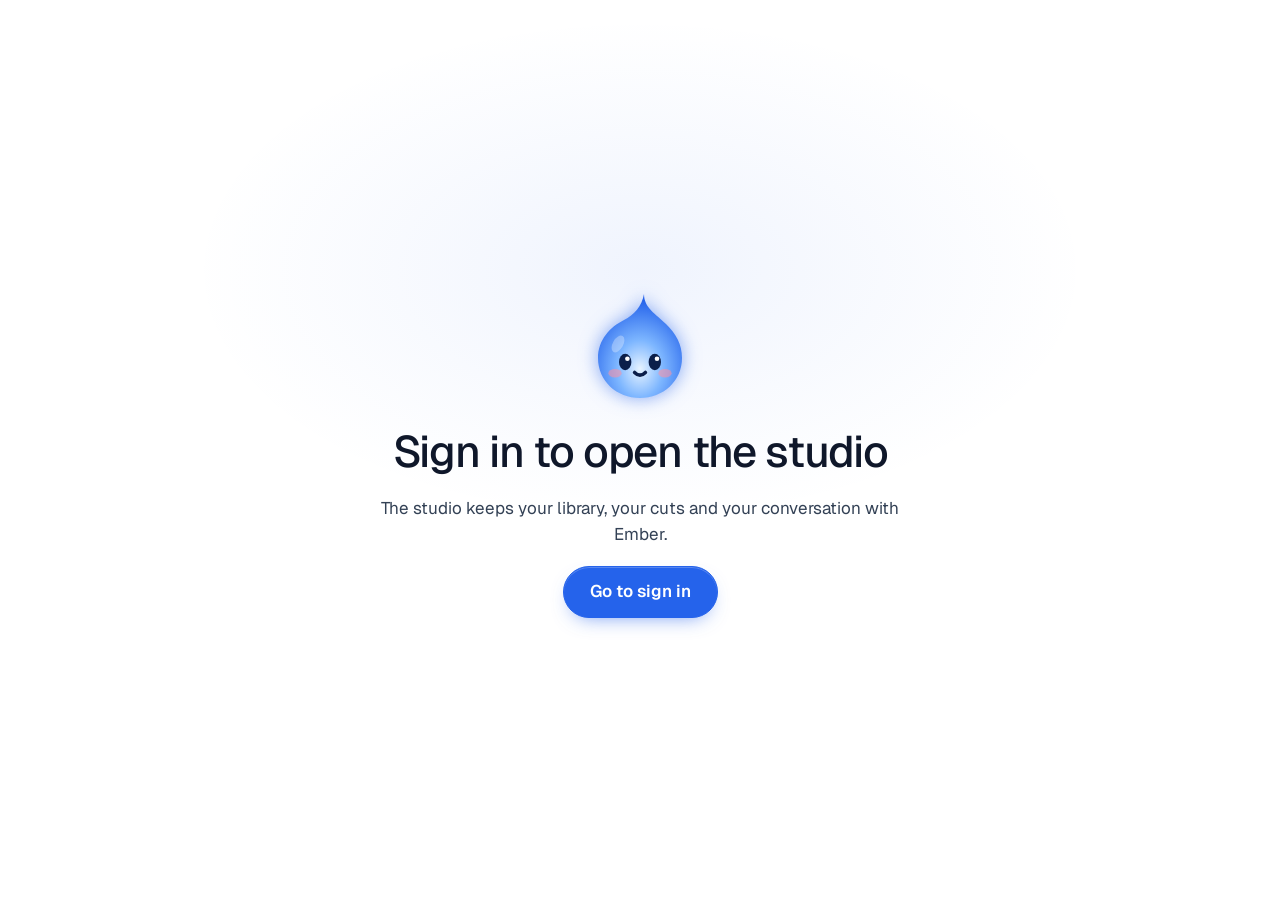
==== commit 06218b47: "Studio: white with blue nodes; the menus move to a folding panel on the left The studio drops the da" ====
--- a/studio.html
+++ b/studio.html
@@ -4,21 +4,31 @@
 <meta charset="utf-8">
 <meta name="viewport" content="width=device-width, initial-scale=1">
 <title>Emberframe Studio</title>
-<meta name="color-scheme" content="dark">
+<meta name="color-scheme" content="light">
 <link rel="preconnect" href="https://fonts.googleapis.com">
 <link rel="preconnect" href="https://fonts.gstatic.com" crossorigin>
 <link rel="stylesheet" href="https://fonts.googleapis.com/css2?family=Geist:wght@400;500;600&family=Geist+Mono:wght@400;500&display=swap">
 <link rel="stylesheet" href="styles.css?v=17">
-<link rel="stylesheet" href="studio.css?v=59">
-<link rel="stylesheet" href="flow.css?v=26">
+<link rel="stylesheet" href="studio.css?v=60">
+<link rel="stylesheet" href="flow.css?v=27">
 </head>
 <body class="studio">
 
+<!-- The menus: a strip on the left edge that opens into a panel. studio.js fills #side-menus. -->
+<aside class="side" id="side" aria-label="Menu">
+  <button type="button" class="side-tog" id="side-tog" aria-expanded="false" aria-controls="side-menus" title="Open the menu">
+    <svg viewBox="0 0 20 20" aria-hidden="true"><path d="M4 6h12M4 10h12M4 14h12" fill="none" stroke="currentColor" stroke-width="1.6" stroke-linecap="round"/></svg><span class="lb">Menu</span>
+  </button>
+  <nav class="side-menus" id="side-menus" aria-label="Menus"></nav>
+  <a class="side-logo" href="index.html" title="Emberframe home">
+    <svg viewBox="0 0 20 20" aria-hidden="true"><rect x="1.5" y="1.5" width="17" height="17" rx="5" fill="none" stroke="currentColor" stroke-width="1.5"/><rect class="core" x="6" y="6" width="8" height="8" rx="2.5"/></svg><span class="lb">Emberframe</span>
+  </a>
+</aside>
+
 <header class="s-top">
-  <a class="s-logo" href="index.html" aria-label="Emberframe home">
-    <svg viewBox="0 0 20 20" aria-hidden="true"><rect x="1.5" y="1.5" width="17" height="17" rx="5" fill="none" stroke="currentColor" stroke-width="1.5"/><rect class="core" x="6" y="6" width="8" height="8" rx="2.5"/></svg>
-  </a>
-  <nav class="menubar" id="menubar" aria-label="Menu"></nav>
+  <button type="button" class="icon-btn side-btn" id="side-open" aria-expanded="false" aria-controls="side" aria-label="Open the menu" title="Menu">
+    <svg viewBox="0 0 20 20" aria-hidden="true"><path d="M4 6h12M4 10h12M4 14h12" fill="none" stroke="currentColor" stroke-width="1.6" stroke-linecap="round"/></svg>
+  </button>
   <div class="s-title">
     <input class="s-name" id="s-name" aria-label="Project name" spellcheck="false">
     <span class="s-saved" id="s-saved" role="status"></span>
@@ -266,7 +276,7 @@
   </div>
 </div>
 
-<script src="studio.js?v=64"></script>
-<script src="flow.js?v=47"></script>
+<script src="studio.js?v=67"></script>
+<script src="flow.js?v=49"></script>
 </body>
 </html>
--- a/studio.css
+++ b/studio.css
@@ -1,38 +1,42 @@
-/* Emberframe Studio. Floating panels on a dark canvas: Ember on the left, the editor
-   on the right. One accent (ember), soft depth, quiet until something is happening. */
+/* Emberframe Studio. Floating panels on a white canvas: Ember on the left, the editor
+   on the right. One accent (blue), soft depth, quiet until something is happening. */
 body.studio {
-  --canvas: #090908; --card: #131211; --card-2: #181716; --well: #0D0C0B; --hair: rgba(255, 255, 255, 0.07); --hair-2: rgba(255, 255, 255, 0.12);
-  --txt: #F2F1EE; --txt-2: #BDBAB3; --txt-3: #8B8881; --ok: #35C796; --amber: #FFCF8A; --teal: #5FD3B0;
+  --canvas: #FFFFFF; --card: #FFFFFF; --card-2: #FBFCFE; --well: #F3F6FB; --hair: rgba(15, 23, 42, 0.09); --hair-2: rgba(15, 23, 42, 0.16);
+  --txt: #0F172A; --txt-2: #334155; --txt-3: #64748B; --ok: #0B7A55; --amber: #B45309; --teal: #0F766E;
+  /* the shared variables from styles.css, in the studio's own light values (the marketing pages keep theirs) */
+  --ground: #FFFFFF; --panel: #FFFFFF; --sunk: #F3F6FB; --raise: #EEF2F7; --bar: #FFFFFF; --ink: #0F172A; --body: #334155; --muted: #64748B; --line: #E2E8F0; --line-strong: #CBD5E1;
+  --accent: #2563EB; --accent-hover: #1D4ED8; --accent-text: #1D4ED8; --accent-tint: rgba(37, 99, 235, 0.1); --on-accent: #FFFFFF;
+  --shadow: 0 1px 2px rgba(15, 23, 42, 0.06), 0 18px 40px -20px rgba(15, 23, 42, 0.25); color-scheme: light;
   --r: 18px; --ease: cubic-bezier(0.2, 0.7, 0.2, 1);
   padding: 0; height: 100vh; height: 100dvh; overflow: hidden; display: flex; flex-direction: column;
-  background: radial-gradient(60% 50% at 18% 0%, rgba(242, 90, 43, 0.09), transparent 70%), var(--canvas); color: var(--txt); font-size: 15px;
+  background: radial-gradient(60% 50% at 18% 0%, rgba(37, 99, 235, 0.04), transparent 70%), var(--canvas); color: var(--txt); font-size: 15px;
 }
 :where(.studio) button, :where(.studio) input, :where(.studio) textarea { font: inherit; color: var(--txt); }
 .studio svg { display: block; }
 .grow { flex: 1; }
-.panel { background: linear-gradient(180deg, var(--card-2), var(--card) 120px); border: 1px solid var(--hair); border-radius: var(--r); box-shadow: 0 1px 0 rgba(255, 255, 255, 0.03) inset, 0 20px 50px -30px #000; overflow: hidden; }
+.panel { background: linear-gradient(180deg, var(--card-2), var(--card) 120px); border: 1px solid var(--hair); border-radius: var(--r); box-shadow: 0 1px 0 rgba(15, 23, 42, 0.03) inset, 0 20px 50px -30px rgba(15, 23, 42, 0.22); overflow: hidden; }
 .icon-btn { position: relative; display: grid; place-items: center; width: 34px; height: 34px; flex: none; border: 0; border-radius: 10px; background: transparent; color: var(--txt-3); cursor: pointer; transition: background 0.15s, color 0.15s; }
 .icon-btn svg { width: 18px; height: 18px; }
-.icon-btn:hover, .icon-btn[aria-expanded=true] { background: rgba(255, 255, 255, 0.07); color: var(--txt); }
+.icon-btn:hover, .icon-btn[aria-expanded=true] { background: rgba(15, 23, 42, 0.07); color: var(--txt); }
 .link { align-self: flex-start; padding: 8px 0; border: 0; background: none; color: var(--txt-3); font-size: 14px; cursor: pointer; text-decoration: underline; text-decoration-color: transparent; text-underline-offset: 4px; }
 .link:hover { color: var(--txt); text-decoration-color: currentColor; }
 
 /* ---------- top bar ---------- */
 .s-top { display: flex; align-items: center; gap: 12px; height: 58px; padding: 0 14px; flex: none; }
 .s-logo { display: grid; place-items: center; width: 36px; height: 36px; border-radius: 11px; color: var(--txt); transition: background 0.15s; }
-.s-logo:hover { background: rgba(255, 255, 255, 0.07); color: var(--txt); }
+.s-logo:hover { background: rgba(15, 23, 42, 0.07); color: var(--txt); }
 .s-logo svg { width: 22px; height: 22px; } .s-logo .core { fill: var(--accent); }
 .s-title { display: flex; align-items: center; gap: 10px; min-width: 0; }
 .s-name { width: 200px; min-width: 60px; height: 34px; padding: 0 10px; border: 1px solid transparent; border-radius: 9px; background: transparent; font-weight: 500; font-size: 15px; letter-spacing: -0.01em; text-overflow: ellipsis; }
-.s-name:hover { background: rgba(255, 255, 255, 0.05); }
+.s-name:hover { background: rgba(15, 23, 42, 0.05); }
 .s-name:focus { outline: none; border-color: var(--accent); background: var(--well); }
 .s-saved { font: 12px var(--mono); color: var(--txt-3); white-space: nowrap; transition: opacity 0.4s; }
 .s-steps { display: flex; align-items: center; gap: 6px; margin: 0 auto; }
 .s-steps button { display: inline-flex; align-items: center; gap: 8px; height: 34px; padding: 0 14px 0 7px; border: 1px solid transparent; border-radius: 999px; background: transparent; color: var(--txt-3); font-size: 14px; cursor: pointer; transition: color 0.2s, background 0.2s, border-color 0.2s; }
 .s-steps i { display: grid; place-items: center; width: 21px; height: 21px; border-radius: 50%; border: 1px solid var(--hair-2); font: 500 11px var(--mono); font-style: normal; transition: background 0.2s, border-color 0.2s, color 0.2s; }
 .s-steps button:hover { color: var(--txt); }
-.s-steps button[aria-current] { color: var(--txt); background: rgba(255, 255, 255, 0.07); border-color: var(--hair); }
-.s-steps button[aria-current] i { background: var(--accent); border-color: var(--accent); color: var(--on-accent); box-shadow: 0 0 14px rgba(242, 90, 43, 0.6); }
+.s-steps button[aria-current] { color: var(--txt); background: rgba(15, 23, 42, 0.07); border-color: var(--hair); }
+.s-steps button[aria-current] i { background: var(--accent); border-color: var(--accent); color: var(--on-accent); box-shadow: 0 0 14px rgba(37, 99, 235, 0.6); }
 .s-steps .rail { width: 22px; height: 1px; background: var(--hair-2); }
 .s-right { display: flex; align-items: center; gap: 10px; }
 .s-chip { display: inline-flex; align-items: center; gap: 7px; font: 12px var(--mono); color: var(--txt-3); padding: 5px 10px; border: 1px solid var(--hair); border-radius: 999px; white-space: nowrap; }
@@ -48,7 +52,7 @@
 
 /* ---------- Ember ---------- */
 .chat { position: relative; display: flex; flex-direction: column; min-height: 0; }
-.chat::before { content: ''; position: absolute; left: 0; right: 0; top: 0; height: 190px; pointer-events: none; background: radial-gradient(80% 100% at 20% 0%, rgba(242, 90, 43, 0.16), transparent 70%); opacity: 0.8; transition: opacity 0.6s; }
+.chat::before { content: ''; position: absolute; left: 0; right: 0; top: 0; height: 190px; pointer-events: none; background: radial-gradient(80% 100% at 20% 0%, rgba(37, 99, 235, 0.07), transparent 70%); opacity: 0.8; transition: opacity 0.6s; }
 .chat.working::before { opacity: 1; animation: glow 2.4s ease-in-out infinite; }
 @keyframes glow { 50% { opacity: 0.55; } }
 .chat-head { position: relative; z-index: 2; display: flex; align-items: center; gap: 12px; padding: 14px 12px 12px 16px; }
@@ -57,37 +61,37 @@
 .chat-id span { font: 12px var(--mono); color: var(--txt-3); white-space: nowrap; overflow: hidden; text-overflow: ellipsis; }
 .chat.working .chat-id span { color: var(--accent-text); }
 
-.pop { position: absolute; z-index: 30; right: 10px; top: 56px; width: 300px; max-height: 360px; overflow-y: auto; padding: 6px; border: 1px solid var(--hair-2); border-radius: 14px; background: #1B1A18; box-shadow: 0 30px 60px -20px #000; animation: rise 0.18s var(--ease); }
+.pop { position: absolute; z-index: 30; right: 10px; top: 56px; width: 300px; max-height: 360px; overflow-y: auto; padding: 6px; border: 1px solid var(--hair-2); border-radius: 14px; background: #FFFFFF; box-shadow: 0 30px 60px -20px rgba(15, 23, 42, 0.22); animation: rise 0.18s var(--ease); }
 .pop h4 { margin: 0; padding: 8px 10px 6px; font: 11px var(--mono); letter-spacing: 0.08em; text-transform: uppercase; color: var(--txt-3); font-weight: 400; }
 .pop button { display: flex; flex-direction: column; gap: 2px; width: 100%; padding: 9px 10px; border: 0; border-radius: 9px; background: transparent; text-align: left; cursor: pointer; }
-.pop button:hover { background: rgba(255, 255, 255, 0.07); }
+.pop button:hover { background: rgba(15, 23, 42, 0.07); }
 .pop button b { font-weight: 500; font-size: 14px; white-space: nowrap; overflow: hidden; text-overflow: ellipsis; }
 .pop button span { font: 11.5px var(--mono); color: var(--txt-3); }
 .pop p { margin: 0; padding: 10px; font-size: 13.5px; color: var(--txt-3); }
 
-.chat-log { position: relative; z-index: 1; flex: 1; min-height: 0; overflow-y: auto; padding: 6px 16px 14px; display: flex; flex-direction: column; gap: 14px; scrollbar-width: thin; scrollbar-color: rgba(255, 255, 255, 0.12) transparent; }
+.chat-log { position: relative; z-index: 1; flex: 1; min-height: 0; overflow-y: auto; padding: 6px 16px 14px; display: flex; flex-direction: column; gap: 14px; scrollbar-width: thin; scrollbar-color: rgba(15, 23, 42, 0.12) transparent; }
 .chat-log > * { animation: rise 0.32s var(--ease) both; }
 @keyframes rise { from { opacity: 0; transform: translateY(8px); } }
 .m { font-size: 15px; line-height: 1.55; overflow-wrap: anywhere; }
-.m.you { align-self: flex-end; max-width: 86%; padding: 9px 14px; border-radius: 18px 18px 5px 18px; background: linear-gradient(180deg, #2C2A27, #262422); border: 1px solid var(--hair); white-space: pre-wrap; }
+.m.you { align-self: flex-end; max-width: 86%; padding: 9px 14px; border-radius: 18px 18px 5px 18px; background: linear-gradient(180deg, #EEF4FF, #E3EDFF); border: 1px solid var(--hair); white-space: pre-wrap; }
 .m.ember { color: var(--txt); }
 .m.ember:empty { display: none; }
 .m.ember strong { font-weight: 600; }
-.m.ember code { font: 0.9em var(--mono); padding: 1px 5px; border-radius: 5px; background: rgba(255, 255, 255, 0.08); }
+.m.ember code { font: 0.9em var(--mono); padding: 1px 5px; border-radius: 5px; background: rgba(15, 23, 42, 0.08); }
 .m.ember ul { margin: 6px 0; padding-left: 18px; list-style: disc; } .m.ember li { margin: 2px 0; }
 .m.ember.live::after { content: ''; display: inline-block; width: 7px; height: 15px; margin-left: 3px; border-radius: 2px; background: var(--accent); vertical-align: -2px; animation: blink 0.9s steps(2) infinite; }
 @keyframes blink { 50% { opacity: 0; } }
 .m.note { font: 12.5px var(--mono); color: var(--txt-3); }
-.m.err { padding: 10px 12px; border: 1px solid rgba(242, 90, 43, 0.35); border-radius: 12px; background: var(--accent-tint); color: #FFB59A; font-size: 14px; }
+.m.err { padding: 10px 12px; border: 1px solid rgba(37, 99, 235, 0.35); border-radius: 12px; background: var(--accent-tint); color: #B42318; font-size: 14px; }
 
 /* welcome */
 .hello { display: flex; flex-direction: column; gap: 14px; padding: 18px 0 4px; }
 .hello h3 { margin: 0; font-weight: 500; font-size: 27px; letter-spacing: -0.03em; line-height: 1.12; }
-.hello h3 em { font-style: normal; background: linear-gradient(100deg, #FF8A55, #FFD0AC 60%, #F25A2B); -webkit-background-clip: text; background-clip: text; color: transparent; }
+.hello h3 em { font-style: normal; background: linear-gradient(100deg, #2563EB, #60A5FA 60%, #1D4ED8); -webkit-background-clip: text; background-clip: text; color: transparent; }
 .hello p { margin: 0; color: var(--txt-2); font-size: 14.5px; line-height: 1.5; }
 .hello-cards { display: grid; grid-template-columns: 1fr 1fr; gap: 8px; margin-top: 4px; }
-.hello-cards button { display: flex; flex-direction: column; gap: 8px; padding: 13px; min-height: 96px; border: 1px solid var(--hair); border-radius: 14px; background: rgba(255, 255, 255, 0.025); text-align: left; cursor: pointer; transition: border-color 0.2s, background 0.2s, transform 0.25s var(--ease); }
-.hello-cards button:hover { border-color: rgba(242, 90, 43, 0.6); background: var(--accent-tint); transform: translateY(-2px); }
+.hello-cards button { display: flex; flex-direction: column; gap: 8px; padding: 13px; min-height: 96px; border: 1px solid var(--hair); border-radius: 14px; background: rgba(15, 23, 42, 0.025); text-align: left; cursor: pointer; transition: border-color 0.2s, background 0.2s, transform 0.25s var(--ease); }
+.hello-cards button:hover { border-color: rgba(37, 99, 235, 0.6); background: var(--accent-tint); transform: translateY(-2px); }
 .hello-cards svg { width: 20px; height: 20px; color: var(--accent-text); }
 .hello-cards b { font-weight: 500; font-size: 14px; line-height: 1.25; }
 .hello-cards span { font-size: 12.5px; color: var(--txt-3); line-height: 1.35; }
@@ -95,12 +99,12 @@
 /* what Ember is doing: a small rail of steps */
 .act { position: relative; display: flex; flex-direction: column; gap: 0; padding: 2px 0 2px 2px; }
 .stp { position: relative; display: flex; align-items: center; gap: 10px; min-height: 28px; font-size: 13.5px; color: var(--txt-3); }
-.stp .ic { position: relative; z-index: 1; display: grid; place-items: center; width: 22px; height: 22px; flex: none; border-radius: 7px; background: #201F1D; border: 1px solid var(--hair); color: var(--txt-3); transition: background 0.3s, color 0.3s, border-color 0.3s; }
+.stp .ic { position: relative; z-index: 1; display: grid; place-items: center; width: 22px; height: 22px; flex: none; border-radius: 7px; background: #EEF2F7; border: 1px solid var(--hair); color: var(--txt-3); transition: background 0.3s, color 0.3s, border-color 0.3s; }
 .stp .ic svg { width: 13px; height: 13px; }
 .stp + .stp::before { content: ''; position: absolute; left: 10.5px; top: -8px; height: 12px; width: 1px; background: var(--hair-2); }
 .stp.run { color: var(--txt); }
-.stp.run .ic { background: var(--accent-tint); border-color: rgba(242, 90, 43, 0.6); color: var(--accent-text); box-shadow: 0 0 14px rgba(242, 90, 43, 0.35); }
-.stp.run .lb { background: linear-gradient(90deg, var(--txt-2) 0%, #fff 40%, var(--txt-2) 80%) 0 0 / 200% 100%; -webkit-background-clip: text; background-clip: text; color: transparent; animation: shimmer 1.4s linear infinite; }
+.stp.run .ic { background: var(--accent-tint); border-color: rgba(37, 99, 235, 0.6); color: var(--accent-text); box-shadow: 0 0 14px rgba(37, 99, 235, 0.35); }
+.stp.run .lb { background: linear-gradient(90deg, var(--txt-2) 0%, var(--accent) 40%, var(--txt-2) 80%) 0 0 / 200% 100%; -webkit-background-clip: text; background-clip: text; color: transparent; animation: shimmer 1.4s linear infinite; }
 @keyframes shimmer { to { background-position: -200% 0; } }
 .stp.ok .ic { color: var(--ok); }
 .stp.fail .ic { color: var(--txt-3); border-style: dashed; }
@@ -112,7 +116,7 @@
 .act.fold .act-sum, .act.folded-once .act-sum { display: inline-flex; }
 
 /* receipt: what changed in the editor, written by code, with an undo */
-.rcpt { display: flex; align-items: center; gap: 10px; padding: 9px 10px 9px 12px; border: 1px solid var(--hair); border-radius: 12px; background: rgba(255, 255, 255, 0.025); font-size: 13.5px; }
+.rcpt { display: flex; align-items: center; gap: 10px; padding: 9px 10px 9px 12px; border: 1px solid var(--hair); border-radius: 12px; background: rgba(15, 23, 42, 0.025); font-size: 13.5px; }
 .rcpt svg { width: 16px; height: 16px; color: var(--accent-text); flex: none; }
 .rcpt span { flex: 1; min-width: 0; color: var(--txt-2); }
 .rcpt span b { color: var(--txt); font-weight: 500; font-variant-numeric: tabular-nums; }
@@ -121,7 +125,7 @@
 .rcpt button:disabled { opacity: 0.45; cursor: default; }
 
 /* approval */
-.ask { position: relative; border-radius: 16px; padding: 16px; background: linear-gradient(180deg, rgba(242, 90, 43, 0.16), rgba(242, 90, 43, 0.06)); border: 1px solid rgba(242, 90, 43, 0.5); display: flex; flex-direction: column; gap: 6px; box-shadow: 0 18px 40px -22px rgba(242, 90, 43, 0.6); }
+.ask { position: relative; border-radius: 16px; padding: 16px; background: linear-gradient(180deg, rgba(37, 99, 235, 0.16), rgba(37, 99, 235, 0.06)); border: 1px solid rgba(37, 99, 235, 0.5); display: flex; flex-direction: column; gap: 6px; box-shadow: 0 18px 40px -22px rgba(37, 99, 235, 0.6); }
 .ask .tg { font: 11px var(--mono); letter-spacing: 0.08em; text-transform: uppercase; color: var(--accent-text); }
 .ask b { font-weight: 600; font-size: 16px; }
 .ask p { font-size: 13.5px; color: var(--txt-2); margin: 0; line-height: 1.45; }
@@ -135,20 +139,20 @@
 .chat-foot { position: relative; z-index: 1; padding: 0 12px 12px; }
 .chat-chips { display: flex; gap: 6px; padding: 2px 2px 10px; overflow-x: auto; scrollbar-width: none; -webkit-mask-image: linear-gradient(90deg, #000 88%, transparent); mask-image: linear-gradient(90deg, #000 88%, transparent); }
 .chat-chips::-webkit-scrollbar { display: none; }
-.chat-chips button { flex: none; height: 30px; padding: 0 12px; border: 1px solid var(--hair-2); border-radius: 999px; background: rgba(255, 255, 255, 0.03); color: var(--txt-2); font-size: 13px; cursor: pointer; white-space: nowrap; transition: border-color 0.2s, color 0.2s, background 0.2s; }
-.chat-chips button:hover { border-color: rgba(242, 90, 43, 0.7); color: #FFB59A; background: var(--accent-tint); }
+.chat-chips button { flex: none; height: 30px; padding: 0 12px; border: 1px solid var(--hair-2); border-radius: 999px; background: rgba(15, 23, 42, 0.03); color: var(--txt-2); font-size: 13px; cursor: pointer; white-space: nowrap; transition: border-color 0.2s, color 0.2s, background 0.2s; }
+.chat-chips button:hover { border-color: rgba(37, 99, 235, 0.7); color: var(--accent-text); background: var(--accent-tint); }
 .composer { border: 1px solid var(--hair-2); border-radius: 18px; background: var(--well); transition: border-color 0.2s, box-shadow 0.3s; }
-.composer:focus-within { border-color: rgba(242, 90, 43, 0.75); box-shadow: 0 0 0 4px rgba(242, 90, 43, 0.12), 0 14px 40px -18px rgba(242, 90, 43, 0.5); }
+.composer:focus-within { border-color: rgba(37, 99, 235, 0.75); box-shadow: 0 0 0 4px rgba(37, 99, 235, 0.12), 0 14px 40px -18px rgba(37, 99, 235, 0.5); }
 .composer textarea { display: block; width: 100%; min-height: 46px; max-height: 170px; padding: 14px 16px 4px; border: 0; background: transparent; font-size: 15px; line-height: 1.45; resize: none; }
 .composer textarea:focus { outline: none; }
 .composer textarea::placeholder { color: var(--txt-3); }
 .composer-row { display: flex; align-items: center; gap: 8px; padding: 4px 8px 8px 8px; }
 .composer .hint { flex: 1; font: 11.5px var(--mono); color: var(--txt-3); opacity: 0.7; }
-.send { display: grid; place-items: center; width: 34px; height: 34px; border: 0; border-radius: 50%; background: var(--accent); color: var(--on-accent); cursor: pointer; box-shadow: 0 4px 16px -4px rgba(242, 90, 43, 0.7); transition: transform 0.15s var(--ease), background 0.15s; }
+.send { display: grid; place-items: center; width: 34px; height: 34px; border: 0; border-radius: 50%; background: var(--accent); color: var(--on-accent); cursor: pointer; box-shadow: 0 4px 16px -4px rgba(37, 99, 235, 0.7); transition: transform 0.15s var(--ease), background 0.15s; }
 .send svg { width: 18px; height: 18px; }
 .send:hover { background: var(--accent-hover); transform: translateY(-1px); }
 .send:active { transform: scale(0.94); }
-.send.stop { background: var(--txt); color: #0E0D0C; box-shadow: none; }
+.send.stop { background: var(--txt); color: var(--canvas); box-shadow: none; }
 
 /* ---------- editor ---------- */
 .ed { position: relative; display: flex; flex-direction: column; gap: 10px; min-width: 0; min-height: 0; }
@@ -157,32 +161,32 @@
 .lib-tabs { display: flex; align-items: center; gap: 2px; padding: 10px 10px 8px; }
 .lib-tabs [role=tab] { display: inline-flex; align-items: center; gap: 6px; height: 32px; padding: 0 13px; border: 0; border-radius: 999px; background: transparent; color: var(--txt-3); font-size: 14px; cursor: pointer; transition: color 0.15s, background 0.15s; }
 .lib-tabs [role=tab]:hover { color: var(--txt); }
-.lib-tabs [role=tab][aria-selected=true] { background: rgba(255, 255, 255, 0.08); color: var(--txt); }
+.lib-tabs [role=tab][aria-selected=true] { background: rgba(15, 23, 42, 0.08); color: var(--txt); }
 .lib-tabs [role=tab] i { font: 11px var(--mono); font-style: normal; padding: 1px 6px; border-radius: 999px; background: var(--accent); color: var(--on-accent); }
 .lib-tabs [role=tab] i:empty { display: none; }
 .lib-tabs .up { margin-left: auto; }
-.lib-list { flex: 1; min-height: 0; overflow-y: auto; padding: 4px 10px 12px; display: grid; grid-template-columns: repeat(auto-fill, minmax(76px, 1fr)); gap: 8px; align-content: start; scrollbar-width: thin; scrollbar-color: rgba(255, 255, 255, 0.12) transparent; }
+.lib-list { flex: 1; min-height: 0; overflow-y: auto; padding: 4px 10px 12px; display: grid; grid-template-columns: repeat(auto-fill, minmax(76px, 1fr)); gap: 8px; align-content: start; scrollbar-width: thin; scrollbar-color: rgba(15, 23, 42, 0.12) transparent; }
 .lib-list.drop { box-shadow: inset 0 0 0 2px var(--accent); border-radius: 14px; background: var(--accent-tint); }
 .as { position: relative; border-radius: 12px; overflow: hidden; background: #000; cursor: grab; aspect-ratio: 4 / 5; box-shadow: 0 0 0 1px var(--hair); transition: transform 0.25s var(--ease), box-shadow 0.25s; }
-.as:hover { transform: translateY(-2px); box-shadow: 0 0 0 1px var(--hair-2), 0 16px 30px -16px #000; }
+.as:hover { transform: translateY(-2px); box-shadow: 0 0 0 1px var(--hair-2), 0 16px 30px -16px rgba(15, 23, 42, 0.22); }
 .as:active { cursor: grabbing; }
-.as .th { position: absolute; inset: 0; background: #1A1917 center / cover; display: grid; place-items: center; color: var(--teal); }
+.as .th { position: absolute; inset: 0; background: #E8EEF6 center / cover; display: grid; place-items: center; color: var(--teal); }
 .as .th svg { width: 30px; height: 30px; }
 .as .meta { position: absolute; left: 0; right: 0; bottom: 0; padding: 22px 9px 8px; display: flex; flex-direction: column; gap: 1px; background: linear-gradient(transparent, rgba(0, 0, 0, 0.86)); pointer-events: none; }
 .as .meta b { font-weight: 500; font-size: 12.5px; white-space: nowrap; overflow: hidden; text-overflow: ellipsis; }
 .as .meta span { font: 10.5px var(--mono); color: rgba(255, 255, 255, 0.65); }
 .as .add, .as .rm { position: absolute; top: 7px; width: 28px; height: 28px; border: 0; border-radius: 9px; background: rgba(14, 13, 12, 0.72); -webkit-backdrop-filter: blur(6px); backdrop-filter: blur(6px); color: #fff; font-size: 17px; line-height: 1; cursor: pointer; opacity: 0; transform: scale(0.9); transition: opacity 0.15s, transform 0.2s var(--ease), background 0.15s; }
 .as .add { right: 7px; } .as .rm { left: 7px; font-size: 12px; }
-.as .add.me.sure { background: var(--accent); color: var(--on-accent); opacity: 1; transform: none; box-shadow: 0 0 0 3px rgba(242, 90, 43, 0.3); }
+.as .add.me.sure { background: var(--accent); color: var(--on-accent); opacity: 1; transform: none; box-shadow: 0 0 0 3px rgba(37, 99, 235, 0.3); }
 .as .rm.sure { width: auto; padding: 0 9px; background: var(--accent); color: var(--on-accent); font-size: 11.5px; font-weight: 600; opacity: 1; transform: none; }
 .as:hover .add, .as:hover .rm, .as .add:focus-visible, .as .rm:focus-visible { opacity: 1; transform: none; }
 .as .add:hover { background: var(--accent); color: var(--on-accent); }
 .as .src { position: absolute; left: 7px; top: 7px; font: 9.5px var(--mono); letter-spacing: 0.06em; text-transform: uppercase; padding: 3px 6px; border-radius: 6px; background: rgba(14, 13, 12, 0.72); -webkit-backdrop-filter: blur(6px); backdrop-filter: blur(6px); color: var(--txt-2); transition: opacity 0.15s; }
 .as:hover .src { opacity: 0; }
-.as .src.ref { color: var(--amber); } .as .src.gen { color: #FFA27C; } .as .src.voice { color: var(--teal); }
+.as .src.ref { color: var(--amber); } .as .src.gen { color: #BFD4FF; } .as .src.voice { color: var(--teal); }
 .lib-empty { grid-column: 1 / -1; padding: 26px 10px; font-size: 13.5px; line-height: 1.5; color: var(--txt-3); text-align: center; border: 1px dashed var(--hair-2); border-radius: 14px; }
 .lib-list.shop { grid-template-columns: 1fr; }
-.sv { display: grid; grid-template-columns: 62px minmax(0, 1fr); gap: 11px; padding: 8px; border-radius: 12px; background: rgba(255, 255, 255, 0.03); box-shadow: 0 0 0 1px var(--hair); transition: box-shadow 0.2s; }
+.sv { display: grid; grid-template-columns: 62px minmax(0, 1fr); gap: 11px; padding: 8px; border-radius: 12px; background: rgba(15, 23, 42, 0.03); box-shadow: 0 0 0 1px var(--hair); transition: box-shadow 0.2s; }
 .sv:hover { box-shadow: 0 0 0 1px var(--hair-2); }
 .sv .th { aspect-ratio: 9 / 16; border-radius: 8px; background: #000 center / cover; }
 .sv b { display: -webkit-box; -webkit-line-clamp: 2; -webkit-box-orient: vertical; overflow: hidden; font-weight: 500; font-size: 13px; line-height: 1.3; }
@@ -192,8 +196,8 @@
 .sv button:hover { border-color: var(--accent); color: var(--accent-text); }
 
 .mon { display: flex; flex-direction: column; min-width: 0; min-height: 0; }
-.stage { position: relative; flex: 1; min-height: 0; display: grid; place-items: center; padding: 18px 18px 10px; background: radial-gradient(50% 60% at 50% 45%, rgba(242, 90, 43, 0.07), transparent 70%), repeating-conic-gradient(rgba(255, 255, 255, 0.012) 0 25%, transparent 0 50%) 0 0 / 28px 28px; }
-.screen { position: relative; height: 100%; max-width: 100%; aspect-ratio: 9 / 16; background: #000; border-radius: 16px; overflow: hidden; box-shadow: 0 0 0 1px var(--hair-2), 0 0 0 7px rgba(255, 255, 255, 0.025), 0 40px 90px -30px #000; transition: aspect-ratio 0.4s var(--ease); }
+.stage { position: relative; flex: 1; min-height: 0; display: grid; place-items: center; padding: 18px 18px 10px; background: radial-gradient(50% 60% at 50% 45%, rgba(37, 99, 235, 0.07), transparent 70%), repeating-conic-gradient(rgba(15, 23, 42, 0.012) 0 25%, transparent 0 50%) 0 0 / 28px 28px; }
+.screen { position: relative; height: 100%; max-width: 100%; aspect-ratio: 9 / 16; background: #000; border-radius: 16px; overflow: hidden; box-shadow: 0 0 0 1px var(--hair-2), 0 0 0 7px rgba(15, 23, 42, 0.025), 0 40px 90px -30px rgba(15, 23, 42, 0.22); transition: aspect-ratio 0.4s var(--ease); }
 .screen video { position: absolute; inset: 0; width: 100%; height: 100%; object-fit: cover; opacity: 0; }
 .screen video.on { opacity: 1; }
 .cap-live { position: absolute; left: 6%; right: 6%; top: 70%; text-align: center; pointer-events: none; }
@@ -202,11 +206,11 @@
 .empty b { color: var(--txt); font-weight: 500; font-size: 15px; }
 .transport { display: grid; grid-template-columns: 1fr auto 1fr; align-items: center; height: 60px; padding: 0 16px; flex: none; }
 .tp-mid { display: flex; align-items: center; gap: 8px; } .tp-right { display: flex; justify-content: flex-end; }
-.play { display: grid; place-items: center; width: 42px; height: 42px; border: 0; border-radius: 50%; background: var(--txt); color: #0E0D0C; cursor: pointer; transition: transform 0.15s var(--ease), background 0.15s; }
+.play { display: grid; place-items: center; width: 42px; height: 42px; border: 0; border-radius: 50%; background: var(--txt); color: var(--canvas); cursor: pointer; transition: transform 0.15s var(--ease), background 0.15s; }
 .play svg { width: 18px; height: 18px; }
-.play:hover { background: #fff; transform: scale(1.06); } .play:active { transform: scale(0.95); }
+.play:hover { background: var(--accent); transform: scale(1.06); } .play:active { transform: scale(0.95); }
 .tp { display: grid; place-items: center; width: 34px; height: 34px; border: 0; border-radius: 50%; background: transparent; color: var(--txt-3); cursor: pointer; }
-.tp svg { width: 16px; height: 16px; } .tp:hover { color: var(--txt); background: rgba(255, 255, 255, 0.07); }
+.tp svg { width: 16px; height: 16px; } .tp:hover { color: var(--txt); background: rgba(15, 23, 42, 0.07); }
 .time { font: 13px var(--mono); color: var(--txt-3); font-variant-numeric: tabular-nums; }
 .time b { color: var(--txt); font-weight: 500; } .time i { margin: 0 6px; font-style: normal; opacity: 0.5; }
 .shape { display: flex; gap: 2px; padding: 3px; border: 1px solid var(--hair); border-radius: 11px; background: var(--well); }
@@ -214,20 +218,20 @@
 .shape i { display: block; border: 1.5px solid var(--txt-3); border-radius: 2.5px; transition: border-color 0.15s; }
 .shape .r916 { width: 9px; height: 15px; } .shape .r11 { width: 13px; height: 13px; } .shape .r169 { width: 17px; height: 10px; }
 .shape button:hover i { border-color: var(--txt); }
-.shape button[aria-pressed=true] { background: rgba(255, 255, 255, 0.1); } .shape button[aria-pressed=true] i { border-color: var(--accent-text); }
+.shape button[aria-pressed=true] { background: rgba(15, 23, 42, 0.1); } .shape button[aria-pressed=true] i { border-color: var(--accent-text); }
 
 /* ---------- timeline ---------- */
 .tl { flex: none; height: var(--tlh, 296px); display: flex; flex-direction: column; }
 .tl-tools { display: flex; align-items: center; gap: 8px; height: 52px; padding: 0 12px; flex: none; border-bottom: 1px solid var(--hair); }
-.grp { display: flex; gap: 1px; padding: 3px; border-radius: 11px; background: rgba(255, 255, 255, 0.035); }
+.grp { display: flex; gap: 1px; padding: 3px; border-radius: 11px; background: rgba(15, 23, 42, 0.035); }
 .tool { display: inline-flex; align-items: center; gap: 7px; height: 30px; padding: 0 11px; border: 0; border-radius: 8px; background: transparent; color: var(--txt-2); font-size: 13px; cursor: pointer; white-space: nowrap; transition: background 0.15s, color 0.15s; }
 .tool svg { width: 16px; height: 16px; flex: none; }
 .tool.ico { padding: 0 8px; }
-.tool:hover:not(:disabled) { background: rgba(255, 255, 255, 0.08); color: var(--txt); }
+.tool:hover:not(:disabled) { background: rgba(15, 23, 42, 0.08); color: var(--txt); }
 .tool:disabled { opacity: 0.3; cursor: default; }
-.grp.magic { background: linear-gradient(90deg, rgba(242, 90, 43, 0.16), rgba(242, 90, 43, 0.07)); box-shadow: inset 0 0 0 1px rgba(242, 90, 43, 0.28); }
-.grp.magic .tool { color: #FFC4AE; } .grp.magic .tool:hover:not(:disabled) { background: rgba(242, 90, 43, 0.22); color: #fff; }
-.insp { display: flex; align-items: center; gap: 10px; height: 36px; padding: 0 6px 0 12px; border-radius: 11px; background: rgba(255, 255, 255, 0.035); font: 12px var(--mono); color: var(--txt-3); animation: rise 0.2s var(--ease); min-width: 0; }
+.grp.magic { background: linear-gradient(90deg, rgba(37, 99, 235, 0.16), rgba(37, 99, 235, 0.07)); box-shadow: inset 0 0 0 1px rgba(37, 99, 235, 0.28); }
+.grp.magic .tool { color: var(--accent-text); } .grp.magic .tool:hover:not(:disabled) { background: rgba(37, 99, 235, 0.22); color: var(--txt); }
+.insp { display: flex; align-items: center; gap: 10px; height: 36px; padding: 0 6px 0 12px; border-radius: 11px; background: rgba(15, 23, 42, 0.035); font: 12px var(--mono); color: var(--txt-3); animation: rise 0.2s var(--ease); min-width: 0; }
 .insp b { color: var(--txt); font-weight: 500; font-family: var(--sans); font-size: 13px; max-width: 150px; overflow: hidden; text-overflow: ellipsis; white-space: nowrap; }
 .insp input[type=range] { width: 96px; accent-color: var(--accent); }
 .insp input[type=text] { width: 230px; height: 28px; padding: 0 10px; border: 1px solid var(--hair-2); border-radius: 8px; background: var(--well); font: 13px var(--sans); }
@@ -244,30 +248,30 @@
 .tl-scroll::-webkit-scrollbar { height: 6px; }
 .tl-scroll::-webkit-scrollbar-thumb { background: rgba(255, 160, 112, 0.36); border-radius: 999px; }
 .tl-inner { position: relative; min-width: 100%; height: calc(var(--lv) + 128px); }
-.ruler { position: relative; height: 28px; border-bottom: 1px solid var(--hair); cursor: ew-resize; background: linear-gradient(180deg, rgba(255, 255, 255, 0.02), transparent); }
+.ruler { position: relative; height: 28px; border-bottom: 1px solid var(--hair); cursor: ew-resize; background: linear-gradient(180deg, rgba(15, 23, 42, 0.02), transparent); }
 .ruler i { position: absolute; bottom: 0; height: 9px; border-left: 1px solid var(--hair-2); font-style: normal; }
 .ruler i b { position: absolute; left: 5px; bottom: 6px; font: 400 10.5px var(--mono); color: var(--txt-3); white-space: nowrap; }
 .ruler i.min { height: 5px; border-color: var(--hair); }
 .lane { position: relative; border-bottom: 1px solid var(--hair); transition: background-color 0.2s; }
 #lane-video { height: var(--lv); } #lane-audio { height: 54px; } #lane-captions { height: 46px; }
 .lane:empty::after { content: attr(data-hint); position: absolute; left: 14px; top: 50%; transform: translateY(-50%); font: 12px var(--mono); color: var(--txt-3); opacity: 0.55; pointer-events: none; }
-.lane.over { background-color: rgba(242, 90, 43, 0.12); box-shadow: inset 0 0 0 1px rgba(242, 90, 43, 0.5); }
-.clip { position: absolute; top: 7px; bottom: 7px; border-radius: 10px; overflow: hidden; background: #24231F; box-shadow: 0 0 0 1px rgba(255, 255, 255, 0.13), 0 6px 14px -8px #000; cursor: grab; user-select: none; touch-action: none; transition: box-shadow 0.15s; }
+.lane.over { background-color: rgba(37, 99, 235, 0.12); box-shadow: inset 0 0 0 1px rgba(37, 99, 235, 0.5); }
+.clip { position: absolute; top: 7px; bottom: 7px; border-radius: 10px; overflow: hidden; background: #33496B; box-shadow: 0 0 0 1px rgba(15, 23, 42, 0.18), 0 6px 14px -8px rgba(15, 23, 42, 0.22); cursor: grab; user-select: none; touch-action: none; transition: box-shadow 0.15s; }
 .clip .film { position: absolute; inset: 0; background: left center / auto 100% repeat-x; opacity: 0.92; }
 .clip .wave { position: absolute; left: 0; right: 0; bottom: 0; height: 34%; background-repeat: no-repeat; opacity: 0.85; mix-blend-mode: screen; pointer-events: none; }
 .clip.v .wave { background-color: rgba(0, 0, 0, 0.45); mix-blend-mode: normal; }
 .clip.v::after { content: ''; position: absolute; inset: 0; background: linear-gradient(180deg, rgba(0, 0, 0, 0.5), transparent 38%); pointer-events: none; }
 .clip .nm { position: absolute; left: 9px; top: 6px; right: 46px; z-index: 1; font-size: 11.5px; font-weight: 500; color: #fff; white-space: nowrap; overflow: hidden; text-overflow: ellipsis; text-shadow: 0 1px 3px rgba(0, 0, 0, 0.8); pointer-events: none; }
 .clip .du { position: absolute; right: 9px; top: 6px; z-index: 1; font: 10.5px var(--mono); color: rgba(255, 255, 255, 0.75); text-shadow: 0 1px 3px rgba(0, 0, 0, 0.8); pointer-events: none; }
-.clip:hover { box-shadow: 0 0 0 1px rgba(255, 255, 255, 0.3), 0 6px 14px -8px #000; }
-.clip.sel { box-shadow: 0 0 0 2px var(--accent), 0 0 22px -2px rgba(242, 90, 43, 0.7); z-index: 2; }
-.clip.dragging { opacity: 0.9; z-index: 3; cursor: grabbing; box-shadow: 0 0 0 2px var(--accent), 0 22px 40px -12px #000; transition: none; }
-.clip.ref { box-shadow: 0 0 0 1px rgba(255, 207, 138, 0.55); }
+.clip:hover { box-shadow: 0 0 0 1px rgba(15, 23, 42, 0.3), 0 6px 14px -8px rgba(15, 23, 42, 0.22); }
+.clip.sel { box-shadow: 0 0 0 2px var(--accent), 0 0 22px -2px rgba(37, 99, 235, 0.7); z-index: 2; }
+.clip.dragging { opacity: 0.9; z-index: 3; cursor: grabbing; box-shadow: 0 0 0 2px var(--accent), 0 22px 40px -12px rgba(15, 23, 42, 0.22); transition: none; }
+.clip.ref { box-shadow: 0 0 0 1px rgba(217, 119, 6, 0.55); }
 .clip.ref .nm::before { content: 'REF '; font: 9.5px var(--mono); color: var(--amber); letter-spacing: 0.06em; }
-.clip.a { background: linear-gradient(180deg, #1E3731, #17302A); box-shadow: 0 0 0 1px rgba(95, 211, 176, 0.35); }
+.clip.a { background: linear-gradient(180deg, #0F766E, #0D5F59); box-shadow: 0 0 0 1px rgba(95, 211, 176, 0.35); }
 .clip.a .wave { height: 100%; top: 0; filter: hue-rotate(110deg); opacity: 0.6; }
-.clip.a.sel, .clip.c.sel { box-shadow: 0 0 0 2px var(--accent), 0 0 22px -2px rgba(242, 90, 43, 0.7); }
-.clip.c { top: 9px; bottom: 9px; border-radius: 999px; background: #2A2825; box-shadow: 0 0 0 1px var(--hair-2); }
+.clip.a.sel, .clip.c.sel { box-shadow: 0 0 0 2px var(--accent), 0 0 22px -2px rgba(37, 99, 235, 0.7); }
+.clip.c { top: 9px; bottom: 9px; border-radius: 999px; background: #475569; box-shadow: 0 0 0 1px var(--hair-2); }
 .clip.c .nm { position: static; display: block; padding: 0 14px; line-height: 28px; font-weight: 400; font-size: 12.5px; text-shadow: none; }
 .clip .h { position: absolute; top: 0; bottom: 0; width: 11px; cursor: ew-resize; z-index: 2; display: grid; place-items: center; opacity: 0; transition: opacity 0.15s, background 0.15s; }
 .clip .h::after { content: ''; width: 3px; height: 38%; min-height: 8px; border-radius: 2px; background: #fff; }
@@ -276,34 +280,34 @@
 .clip.sel .h { opacity: 1; background: var(--accent); } .clip.sel .h::after { background: var(--on-accent); }
 .clip.c .h { border-radius: 999px; }
 .marker { position: absolute; top: 32px; height: calc(var(--lv) - 8px); width: 3px; margin-left: -1px; border-radius: 2px; background: var(--accent); box-shadow: 0 0 14px var(--accent); pointer-events: none; z-index: 4; }
-.playhead { position: absolute; top: 0; bottom: 0; width: 0; border-left: 1.5px solid #FFB08E; z-index: 5; pointer-events: none; filter: drop-shadow(0 0 5px rgba(242, 90, 43, 0.9)); }
-.playhead i { position: absolute; left: -8px; top: 3px; width: 15px; height: 17px; border-radius: 5px 5px 9px 9px; background: linear-gradient(180deg, #FFD3B8, #F25A2B); pointer-events: auto; cursor: ew-resize; }
+.playhead { position: absolute; top: 0; bottom: 0; width: 0; border-left: 1.5px solid #2563EB; z-index: 5; pointer-events: none; filter: drop-shadow(0 0 5px rgba(37, 99, 235, 0.9)); }
+.playhead i { position: absolute; left: -8px; top: 3px; width: 15px; height: 17px; border-radius: 5px 5px 9px 9px; background: linear-gradient(180deg, #60A5FA, #2563EB); pointer-events: auto; cursor: ew-resize; }
 
 /* ---------- sheets ---------- */
-.sheet { position: absolute; inset: 0; z-index: 20; display: grid; place-items: center; padding: 28px; border-radius: var(--r); background: rgba(9, 9, 8, 0.82); -webkit-backdrop-filter: blur(16px) saturate(1.2); backdrop-filter: blur(16px) saturate(1.2); overflow-y: auto; animation: fade 0.25s ease; }
+.sheet { position: absolute; inset: 0; z-index: 20; display: grid; place-items: center; padding: 28px; border-radius: var(--r); background: rgba(255, 255, 255, 0.94); -webkit-backdrop-filter: blur(16px) saturate(1.2); backdrop-filter: blur(16px) saturate(1.2); overflow-y: auto; animation: fade 0.25s ease; }
 @keyframes fade { from { opacity: 0; } }
 .sheet-in { width: min(100%, 880px); display: flex; flex-direction: column; gap: 18px; align-items: flex-start; animation: rise 0.4s var(--ease); }
 .sheet h2 { margin: 0; font-weight: 500; font-size: clamp(30px, 4vw, 46px); letter-spacing: -0.035em; line-height: 1.08; }
 .starts { display: grid; grid-template-columns: repeat(3, minmax(0, 1fr)); gap: 12px; width: 100%; }
-.starts button { display: flex; flex-direction: column; gap: 10px; padding: 22px; min-height: 176px; text-align: left; border: 1px solid var(--hair-2); border-radius: 18px; background: linear-gradient(180deg, #1C1B19, #151413); cursor: pointer; transition: border-color 0.2s, transform 0.3s var(--ease), box-shadow 0.3s; }
-.starts button:hover { border-color: rgba(242, 90, 43, 0.8); transform: translateY(-4px); box-shadow: 0 26px 50px -26px rgba(242, 90, 43, 0.6); }
+.starts button { display: flex; flex-direction: column; gap: 10px; padding: 22px; min-height: 176px; text-align: left; border: 1px solid var(--hair-2); border-radius: 18px; background: linear-gradient(180deg, #FFFFFF, #F6F9FE); cursor: pointer; transition: border-color 0.2s, transform 0.3s var(--ease), box-shadow 0.3s; }
+.starts button:hover { border-color: rgba(37, 99, 235, 0.8); transform: translateY(-4px); box-shadow: 0 26px 50px -26px rgba(37, 99, 235, 0.6); }
 .starts svg { width: 26px; height: 26px; color: var(--accent-text); margin-bottom: 6px; }
 .starts b { font-weight: 500; font-size: 18px; letter-spacing: -0.01em; }
 .starts span { color: var(--txt-3); font-size: 14px; line-height: 1.45; }
 .sheet-in.post { display: grid; grid-template-columns: minmax(0, 300px) minmax(0, 1fr); gap: 36px; align-items: start; width: min(100%, 920px); }
 .post-prev { display: flex; flex-direction: column; gap: 10px; }
-.post-screen { aspect-ratio: 9 / 16; border-radius: 16px; overflow: hidden; background: #000; box-shadow: 0 0 0 1px var(--hair-2), 0 30px 70px -30px #000; display: grid; place-items: center; color: var(--txt-3); font-size: 13.5px; }
+.post-screen { aspect-ratio: 9 / 16; border-radius: 16px; overflow: hidden; background: #000; box-shadow: 0 0 0 1px var(--hair-2), 0 30px 70px -30px rgba(15, 23, 42, 0.22); display: grid; place-items: center; color: var(--txt-3); font-size: 13.5px; }
 .post-screen video { width: 100%; height: 100%; object-fit: contain; }
 .post-form { display: flex; flex-direction: column; gap: 8px; }
 .post-form label { font: 12px var(--mono); color: var(--txt-3); margin-top: 8px; }
 .post-form textarea, .post-form input { width: 100%; padding: 12px 14px; border: 1px solid var(--hair-2); border-radius: 13px; background: var(--well); font-size: 15px; line-height: 1.45; resize: vertical; }
-.post-form textarea:focus, .post-form input:focus { outline: none; border-color: var(--accent); box-shadow: 0 0 0 4px rgba(242, 90, 43, 0.12); }
+.post-form textarea:focus, .post-form input:focus { outline: none; border-color: var(--accent); box-shadow: 0 0 0 4px rgba(37, 99, 235, 0.12); }
 .disc { display: flex; align-items: center; gap: 9px; margin-top: 6px; font-size: 13.5px; color: var(--txt-2); }
 .disc svg { width: 18px; height: 18px; padding: 4px; border-radius: 50%; background: var(--accent-tint); color: var(--accent-text); flex: none; }
 .post-go { display: flex; flex-wrap: wrap; gap: 10px; margin-top: 14px; }
 
 /* ---------- gate ---------- */
-.gate { position: fixed; inset: 0; z-index: 50; display: grid; place-items: center; padding: 24px; background: radial-gradient(50% 40% at 50% 30%, rgba(242, 90, 43, 0.14), transparent 70%), var(--canvas); }
+.gate { position: fixed; inset: 0; z-index: 50; display: grid; place-items: center; padding: 24px; background: radial-gradient(50% 40% at 50% 30%, rgba(37, 99, 235, 0.07), transparent 70%), var(--canvas); }
 .gate-in { max-width: 560px; display: flex; flex-direction: column; align-items: center; gap: 18px; text-align: center; }
 .gate h1 { margin: 0; font-weight: 500; font-size: clamp(28px, 5vw, 44px); letter-spacing: -0.03em; line-height: 1.1; }
 .gate p { margin: 0; color: var(--txt-2); font-size: 17px; }
@@ -349,20 +353,20 @@
 @media (max-width: 760px) { .pop.ver { width: min(340px, calc(100vw - 40px)); } .pop button { min-height: 44px; } }
 
 /* ---------- Ember's canvas: a view composed from blocks ---------- */
-.s-view { display: inline-flex; align-items: center; gap: 7px; height: 32px; padding: 0 12px 0 10px; border: 1px solid rgba(242, 90, 43, 0.5); border-radius: 999px; background: var(--accent-tint); color: #FFC4AE; font-size: 13px; cursor: pointer; }
-.s-view svg { width: 15px; height: 15px; } .s-view:hover { background: rgba(242, 90, 43, 0.24); color: #fff; }
+.s-view { display: inline-flex; align-items: center; gap: 7px; height: 32px; padding: 0 12px 0 10px; border: 1px solid rgba(37, 99, 235, 0.5); border-radius: 999px; background: var(--accent-tint); color: var(--accent-text); font-size: 13px; cursor: pointer; }
+.s-view svg { width: 15px; height: 15px; } .s-view:hover { background: rgba(37, 99, 235, 0.24); color: var(--txt); }
 .cv-head { position: relative; display: flex; align-items: flex-end; justify-content: space-between; gap: 20px; padding: 26px 28px 18px; flex: none; }
 .cv-id { display: flex; flex-direction: column; gap: 6px; min-width: 0; }
 .cv-head h2 { margin: 0; font-weight: 500; font-size: clamp(26px, 3vw, 40px); letter-spacing: -0.035em; line-height: 1.08; }
 .cv-head p { margin: 0; color: var(--txt-3); font-size: 15px; } .cv-head p:empty { display: none; }
 .cv-head .btn { min-height: 38px; gap: 8px; font-size: 14px; flex: none; } .cv-head .btn svg { width: 15px; height: 15px; }
-.cv-body { position: relative; flex: 1; min-height: 0; overflow-y: auto; padding: 4px 28px 32px; display: flex; flex-direction: column; gap: 22px; scrollbar-width: thin; scrollbar-color: rgba(255, 255, 255, 0.14) transparent; }
+.cv-body { position: relative; flex: 1; min-height: 0; overflow-y: auto; padding: 4px 28px 32px; display: flex; flex-direction: column; gap: 22px; scrollbar-width: thin; scrollbar-color: rgba(15, 23, 42, 0.14) transparent; }
 .cv-body > * { animation: rise 0.5s var(--ease) both; animation-delay: calc(var(--i, 0) * 70ms); }
 .blk-h { margin: 0 0 10px; font: 12px var(--mono); letter-spacing: 0.08em; text-transform: uppercase; color: var(--txt-3); font-weight: 400; }
 /* video grid */
 .vgrid { columns: 5 190px; column-gap: 12px; }
-.vcard { position: relative; display: block; width: 100%; margin: 0 0 12px; padding: 0; border: 0; border-radius: 14px; overflow: hidden; background: #1B1A18; text-align: left; cursor: pointer; break-inside: avoid; box-shadow: 0 0 0 1px var(--hair); transition: transform 0.3s var(--ease), box-shadow 0.3s; animation: rise 0.5s var(--ease) both; animation-delay: calc(var(--k, 0) * 40ms); }
-.vcard img { display: block; width: 100%; min-height: 150px; object-fit: cover; background: #1B1A18; transition: transform 0.6s var(--ease), filter 0.3s; }
+.vcard { position: relative; display: block; width: 100%; margin: 0 0 12px; padding: 0; border: 0; border-radius: 14px; overflow: hidden; background: #E8EEF6; text-align: left; cursor: pointer; break-inside: avoid; box-shadow: 0 0 0 1px var(--hair); transition: transform 0.3s var(--ease), box-shadow 0.3s; animation: rise 0.5s var(--ease) both; animation-delay: calc(var(--k, 0) * 40ms); }
+.vcard img { display: block; width: 100%; min-height: 150px; object-fit: cover; background: #E8EEF6; transition: transform 0.6s var(--ease), filter 0.3s; }
 .vcard:nth-child(3n+1) img { aspect-ratio: 9 / 16; } .vcard:nth-child(3n+2) img { aspect-ratio: 4 / 5; } .vcard:nth-child(3n) img { aspect-ratio: 3 / 4; }
 .vcard .ov { position: absolute; left: 0; right: 0; bottom: 0; padding: 38px 12px 11px; background: linear-gradient(transparent, rgba(0, 0, 0, 0.88)); display: flex; flex-direction: column; gap: 3px; }
 .vcard b { font-weight: 500; font-size: 13.5px; line-height: 1.28; display: -webkit-box; -webkit-line-clamp: 2; -webkit-box-orient: vertical; overflow: hidden; }
@@ -370,30 +374,30 @@
 .vcard .vtop { position: absolute; left: 9px; top: 9px; right: 9px; display: flex; justify-content: space-between; gap: 6px; }
 .vcard .chip { font: 500 11px var(--mono); padding: 4px 8px; border-radius: 999px; background: rgba(14, 13, 12, 0.72); -webkit-backdrop-filter: blur(8px); backdrop-filter: blur(8px); color: #fff; }
 .vcard .chip.hot { background: var(--accent); color: var(--on-accent); }
-.vcard .pick { position: absolute; left: 50%; top: 44%; transform: translate(-50%, -30%); padding: 9px 16px; border-radius: 999px; background: var(--accent); color: var(--on-accent); font-weight: 600; font-size: 13.5px; opacity: 0; transition: opacity 0.2s, transform 0.3s var(--ease); box-shadow: 0 10px 30px -8px rgba(242, 90, 43, 0.9); white-space: nowrap; }
-.vcard:hover { transform: translateY(-4px); box-shadow: 0 0 0 1.5px var(--accent), 0 26px 50px -22px rgba(242, 90, 43, 0.7); }
+.vcard .pick { position: absolute; left: 50%; top: 44%; transform: translate(-50%, -30%); padding: 9px 16px; border-radius: 999px; background: var(--accent); color: var(--on-accent); font-weight: 600; font-size: 13.5px; opacity: 0; transition: opacity 0.2s, transform 0.3s var(--ease); box-shadow: 0 10px 30px -8px rgba(37, 99, 235, 0.9); white-space: nowrap; }
+.vcard:hover { transform: translateY(-4px); box-shadow: 0 0 0 1.5px var(--accent), 0 26px 50px -22px rgba(37, 99, 235, 0.7); }
 .vcard:hover img { transform: scale(1.05); filter: brightness(0.72); }
 .vcard:hover .pick { opacity: 1; transform: translate(-50%, -50%); }
 /* stats */
 .cstats { display: grid; grid-template-columns: repeat(auto-fit, minmax(170px, 1fr)); gap: 12px; }
-.cstat { padding: 18px; border-radius: 16px; background: rgba(255, 255, 255, 0.03); box-shadow: 0 0 0 1px var(--hair); display: flex; flex-direction: column; gap: 6px; }
+.cstat { padding: 18px; border-radius: 16px; background: rgba(15, 23, 42, 0.03); box-shadow: 0 0 0 1px var(--hair); display: flex; flex-direction: column; gap: 6px; }
 .cstat span { font: 12px var(--mono); color: var(--txt-3); letter-spacing: 0.04em; text-transform: uppercase; }
 .cstat b { font-weight: 500; font-size: clamp(26px, 2.6vw, 38px); letter-spacing: -0.04em; line-height: 1; font-variant-numeric: tabular-nums; }
 .cstat i { font-style: normal; font-size: 13px; color: var(--txt-3); }
 /* charts */
-.cchart { padding: 20px 22px 22px; border-radius: 16px; background: rgba(255, 255, 255, 0.03); box-shadow: 0 0 0 1px var(--hair); }
+.cchart { padding: 20px 22px 22px; border-radius: 16px; background: rgba(15, 23, 42, 0.03); box-shadow: 0 0 0 1px var(--hair); }
 .cchart h3 { margin: 0 0 16px; font-weight: 500; font-size: 17px; letter-spacing: -0.01em; }
 .bars { display: flex; flex-direction: column; gap: 9px; }
 .bar { display: grid; grid-template-columns: minmax(90px, 220px) minmax(0, 1fr) 70px; gap: 12px; align-items: center; font-size: 13.5px; }
 .bar .lb { white-space: nowrap; overflow: hidden; text-overflow: ellipsis; color: var(--txt-2); }
-.bar .tr { height: 12px; border-radius: 6px; background: rgba(255, 255, 255, 0.05); overflow: hidden; }
-.bar .tr i { display: block; height: 100%; width: 0; border-radius: 6px; background: linear-gradient(90deg, #8A2E12, var(--accent) 70%, #FFB08E); transition: width 1s var(--ease); transition-delay: calc(var(--k, 0) * 60ms + 150ms); }
+.bar .tr { height: 12px; border-radius: 6px; background: rgba(15, 23, 42, 0.05); overflow: hidden; }
+.bar .tr i { display: block; height: 100%; width: 0; border-radius: 6px; background: linear-gradient(90deg, #93C5FD, var(--accent) 70%, #1D4ED8); transition: width 1s var(--ease); transition-delay: calc(var(--k, 0) * 60ms + 150ms); }
 .bar .vl { font: 13px var(--mono); text-align: right; font-variant-numeric: tabular-nums; }
 .cchart svg.line { width: 100%; height: 220px; overflow: visible; }
 .cchart svg.line .ln { fill: none; stroke: var(--accent); stroke-width: 2.5; stroke-linecap: round; stroke-linejoin: round; stroke-dasharray: var(--len); stroke-dashoffset: var(--len); transition: stroke-dashoffset 1.2s var(--ease) 0.2s; }
 .cchart svg.line.go .ln { stroke-dashoffset: 0; }
 .cchart svg.line .ar { fill: url(#cv-grad); opacity: 0; transition: opacity 0.8s ease 0.8s; } .cchart svg.line.go .ar { opacity: 1; }
-.cchart svg.line circle { fill: #131211; stroke: #FFB08E; stroke-width: 2; }
+.cchart svg.line circle { fill: #FFFFFF; stroke: #2563EB; stroke-width: 2; }
 .cchart svg.line text { font: 10.5px var(--mono); fill: var(--txt-3); }
 .cchart svg.line .gr { stroke: var(--hair); stroke-width: 1; }
 .donut { display: flex; align-items: center; gap: 28px; flex-wrap: wrap; }
@@ -403,11 +407,11 @@
 .donut .lg span { display: grid; grid-template-columns: 12px minmax(0, 1fr) auto; gap: 10px; align-items: center; color: var(--txt-2); }
 .donut .lg i { width: 10px; height: 10px; border-radius: 3px; } .donut .lg b { font: 13px var(--mono); font-weight: 400; color: var(--txt); }
 /* table and text */
-.ctable { border-radius: 16px; overflow: hidden; box-shadow: 0 0 0 1px var(--hair); background: rgba(255, 255, 255, 0.03); overflow-x: auto; }
+.ctable { border-radius: 16px; overflow: hidden; box-shadow: 0 0 0 1px var(--hair); background: rgba(15, 23, 42, 0.03); overflow-x: auto; }
 .ctable table { width: 100%; border-collapse: collapse; font-size: 14px; }
 .ctable th { text-align: left; padding: 12px 16px; font: 11.5px var(--mono); letter-spacing: 0.06em; text-transform: uppercase; color: var(--txt-3); font-weight: 400; border-bottom: 1px solid var(--hair); white-space: nowrap; }
 .ctable td { padding: 12px 16px; border-bottom: 1px solid var(--hair); color: var(--txt-2); } .ctable tr:last-child td { border-bottom: 0; } .ctable td:first-child { color: var(--txt); }
-.ctable tbody tr:hover td { background: rgba(255, 255, 255, 0.03); }
+.ctable tbody tr:hover td { background: rgba(15, 23, 42, 0.03); }
 .ctext h3 { margin: 0 0 6px; font-weight: 500; font-size: 20px; letter-spacing: -0.02em; } .ctext p { margin: 0; color: var(--txt-2); font-size: 15.5px; line-height: 1.55; max-width: 70ch; }
 @media (max-width: 760px) { .cv-head { flex-direction: column; align-items: flex-start; padding: 18px 16px 12px; } .cv-body { padding: 4px 16px 24px; } .vgrid { columns: 2 140px; } .bar { grid-template-columns: 96px minmax(0, 1fr) 56px; } .s-view, .cv-head .btn { min-height: 44px; } }
 @media (prefers-reduced-motion: reduce) { .cv-body > *, .vcard { animation: none; } .bar .tr i, .cchart svg.line .ln, .donut circle { transition: none; } }
@@ -431,7 +435,7 @@
 .mon { flex: 1; }
 .lib { position: absolute; z-index: 12; left: 0; top: 0; width: var(--rail); bottom: calc(var(--tlh) + 10px); display: block;
   transition: width 0.6s var(--grow) 0.14s, bottom 0.46s var(--grow), border-color 0.4s; }
-.ed.browse .lib { width: 100%; bottom: 0; border-color: rgba(242, 90, 43, 0.3); transition: width 0.6s var(--grow), bottom 0.5s var(--grow) 0.28s, border-color 0.4s; }
+.ed.browse .lib { width: 100%; bottom: 0; border-color: rgba(37, 99, 235, 0.3); transition: width 0.6s var(--grow), bottom 0.5s var(--grow) 0.28s, border-color 0.4s; }
 .mon, .tl { transition: transform 0.6s var(--grow) 0.14s, opacity 0.35s ease 0.28s, visibility 0s; }
 .ed.browse .mon, .ed.browse .tl { opacity: 0; visibility: hidden; pointer-events: none; transition: transform 0.6s var(--grow), opacity 0.4s ease 0.14s, visibility 0s linear 0.6s; }
 .ed.browse .mon { transform: translateX(calc(var(--edw, 100vw) - var(--rail))); }
@@ -441,14 +445,14 @@
 .lib-rail { position: absolute; left: 0; top: 0; bottom: 0; width: var(--rail); display: flex; flex-direction: column; transition: opacity 0.3s ease 0.4s, visibility 0s linear 0.4s; }
 .ed.browse .lib-rail { opacity: 0; visibility: hidden; transition: opacity 0.16s ease, visibility 0s linear 0.16s; }
 .lib-wide { position: absolute; left: 0; top: 0; width: var(--edw, 100%); height: var(--edh, 100%); display: flex; flex-direction: column; opacity: 0; visibility: hidden;
-  background: linear-gradient(180deg, #171615, #111010 220px); transition: opacity 0.2s ease, visibility 0s linear 0.2s; }
+  background: linear-gradient(180deg, #FFFFFF, #F8FAFD 220px); transition: opacity 0.2s ease, visibility 0s linear 0.2s; }
 .ed.browse .lib-wide { opacity: 1; visibility: visible; transition: opacity 0.5s ease 0.18s, visibility 0s; }
-.lib-wide::before { content: ''; position: absolute; left: 0; right: 0; top: 0; height: 260px; pointer-events: none; background: radial-gradient(60% 100% at 30% 0%, rgba(242, 90, 43, 0.15), transparent 70%); }
+.lib-wide::before { content: ''; position: absolute; left: 0; right: 0; top: 0; height: 260px; pointer-events: none; background: radial-gradient(60% 100% at 30% 0%, rgba(37, 99, 235, 0.15), transparent 70%); }
 .cv-body > * { animation-delay: calc(var(--i, 0) * 80ms + 260ms); }
 .vcard { animation-delay: calc(var(--k, 0) * 40ms + 320ms); }
 .lib-tabs .grow-btn { margin-left: auto; } .lib-tabs .up { margin-left: 0; }
 .grow-btn svg { transition: transform 0.25s var(--ease); } .grow-btn:hover svg { transform: scale(1.15); }
-.sv-all { white-space: nowrap; display: flex; align-items: center; justify-content: space-between; gap: 8px; height: 38px; padding: 0 12px 0 14px; border: 1px solid rgba(242, 90, 43, 0.45); border-radius: 12px; background: var(--accent-tint); color: #FFC4AE; font-size: 13px; cursor: pointer; transition: background 0.2s, color 0.2s; }
+.sv-all { white-space: nowrap; display: flex; align-items: center; justify-content: space-between; gap: 8px; height: 38px; padding: 0 12px 0 14px; border: 1px solid rgba(37, 99, 235, 0.45); border-radius: 12px; background: var(--accent-tint); color: var(--accent-text); font-size: 13px; cursor: pointer; transition: background 0.2s, color 0.2s; }
 .sv-all svg { width: 15px; height: 15px; transition: transform 0.25s var(--ease); }
 .sv-all:hover { background: var(--accent); color: var(--on-accent); } .sv-all:hover svg { transform: translateX(3px); }
 .cv-head .tag { display: inline-flex; align-items: center; gap: 8px; }
@@ -468,34 +472,34 @@
 .blk-note { margin: 8px 0 0; font: 11.5px var(--mono); color: var(--txt-3); }
 
 /* ---------- what Ember noticed: a card of things worth fixing, each one tap away ---------- */
-.nt { display: flex; flex-direction: column; gap: 8px; padding: 12px; border: 1px solid rgba(255, 207, 138, 0.22); border-radius: 16px; background: linear-gradient(180deg, rgba(255, 207, 138, 0.07), rgba(255, 255, 255, 0.02)); }
+.nt { display: flex; flex-direction: column; gap: 8px; padding: 12px; border: 1px solid rgba(217, 119, 6, 0.22); border-radius: 16px; background: linear-gradient(180deg, rgba(217, 119, 6, 0.07), rgba(15, 23, 42, 0.02)); }
 .nt-h { display: flex; align-items: center; gap: 10px; font-size: 14px; color: var(--txt-2); line-height: 1.3; }
 .nt-h b { color: var(--txt); font-weight: 600; }
 .nt-h .orb { width: 34px; height: 34px; margin: -4px 0; }
 .nt-h .x { margin-left: auto; width: 28px; height: 28px; }
-.nt-i { display: grid; grid-template-columns: 8px minmax(0, 1fr) auto; gap: 11px; align-items: center; padding: 10px 8px 10px 12px; border-radius: 12px; background: rgba(255, 255, 255, 0.03); box-shadow: 0 0 0 1px var(--hair); animation: rise 0.4s var(--ease) both; animation-delay: calc(var(--k, 0) * 80ms + 120ms); }
-.nt-i .d { width: 8px; height: 8px; border-radius: 50%; background: var(--amber); box-shadow: 0 0 9px rgba(255, 207, 138, 0.7); }
+.nt-i { display: grid; grid-template-columns: 8px minmax(0, 1fr) auto; gap: 11px; align-items: center; padding: 10px 8px 10px 12px; border-radius: 12px; background: rgba(15, 23, 42, 0.03); box-shadow: 0 0 0 1px var(--hair); animation: rise 0.4s var(--ease) both; animation-delay: calc(var(--k, 0) * 80ms + 120ms); }
+.nt-i .d { width: 8px; height: 8px; border-radius: 50%; background: var(--amber); box-shadow: 0 0 9px rgba(217, 119, 6, 0.7); }
 .nt-i.idea .d { background: var(--teal); box-shadow: 0 0 9px rgba(95, 211, 176, 0.6); }
 .nt-i b { display: block; font-weight: 500; font-size: 13.5px; line-height: 1.3; }
 .nt-i span { display: block; margin-top: 2px; font-size: 12.5px; line-height: 1.35; color: var(--txt-3); }
-.nt-i button { height: 30px; padding: 0 12px; border: 1px solid rgba(242, 90, 43, 0.55); border-radius: 999px; background: var(--accent-tint); color: #FFC4AE; font-size: 12.5px; white-space: nowrap; cursor: pointer; transition: background 0.2s, color 0.2s; }
+.nt-i button { height: 30px; padding: 0 12px; border: 1px solid rgba(37, 99, 235, 0.55); border-radius: 999px; background: var(--accent-tint); color: var(--accent-text); font-size: 12.5px; white-space: nowrap; cursor: pointer; transition: background 0.2s, color 0.2s; }
 .nt-i button:hover { background: var(--accent); color: var(--on-accent); }
 .nt-i.sent { opacity: 0.45; } .nt-i.sent button { visibility: hidden; }
 /* next steps under a reply */
 .next { display: flex; flex-wrap: wrap; gap: 6px; margin-top: -4px; }
-.next button { display: inline-flex; align-items: center; gap: 7px; height: 32px; padding: 0 13px 0 11px; border: 1px solid rgba(242, 90, 43, 0.45); border-radius: 999px; background: var(--accent-tint); color: #FFC4AE; font-size: 13px; cursor: pointer; transition: background 0.2s, color 0.2s, transform 0.25s var(--ease); animation: rise 0.4s var(--ease) both; animation-delay: calc(var(--k, 0) * 80ms); }
+.next button { display: inline-flex; align-items: center; gap: 7px; height: 32px; padding: 0 13px 0 11px; border: 1px solid rgba(37, 99, 235, 0.45); border-radius: 999px; background: var(--accent-tint); color: var(--accent-text); font-size: 13px; cursor: pointer; transition: background 0.2s, color 0.2s, transform 0.25s var(--ease); animation: rise 0.4s var(--ease) both; animation-delay: calc(var(--k, 0) * 80ms); }
 .next button svg { width: 13px; height: 13px; }
 .next button:hover { background: var(--accent); color: var(--on-accent); transform: translateY(-1px); }
 .next.used { opacity: 0.4; pointer-events: none; }
-.chat-chips button.fix::before { content: ''; display: inline-block; width: 6px; height: 6px; margin-right: 7px; border-radius: 50%; background: var(--amber); box-shadow: 0 0 7px rgba(255, 207, 138, 0.8); vertical-align: 1px; }
-.chat-chips button.back { border-color: rgba(242, 90, 43, 0.55); color: #FFC4AE; background: var(--accent-tint); }
+.chat-chips button.fix::before { content: ''; display: inline-block; width: 6px; height: 6px; margin-right: 7px; border-radius: 50%; background: var(--amber); box-shadow: 0 0 7px rgba(217, 119, 6, 0.8); vertical-align: 1px; }
+.chat-chips button.back { border-color: rgba(37, 99, 235, 0.55); color: var(--accent-text); background: var(--accent-tint); }
 /* the same findings, drawn on the timeline where they happen */
-.flag { position: absolute; top: 7px; bottom: 7px; z-index: 3; min-width: 3px; border-radius: 4px; pointer-events: none; background: repeating-linear-gradient(135deg, rgba(255, 207, 138, 0.62) 0 2px, rgba(255, 207, 138, 0.14) 2px 6px); box-shadow: inset 0 0 0 1px rgba(255, 207, 138, 0.75); animation: flag-in 0.5s var(--ease) both; }
-.flag.sliver { background: rgba(242, 90, 43, 0.55); box-shadow: 0 0 0 1px var(--accent), 0 0 12px var(--accent); }
+.flag { position: absolute; top: 7px; bottom: 7px; z-index: 3; min-width: 3px; border-radius: 4px; pointer-events: none; background: repeating-linear-gradient(135deg, rgba(217, 119, 6, 0.62) 0 2px, rgba(217, 119, 6, 0.14) 2px 6px); box-shadow: inset 0 0 0 1px rgba(217, 119, 6, 0.75); animation: flag-in 0.5s var(--ease) both; }
+.flag.sliver { background: rgba(37, 99, 235, 0.55); box-shadow: 0 0 0 1px var(--accent), 0 0 12px var(--accent); }
 @keyframes flag-in { from { opacity: 0; transform: scaleY(0.4); } }
 
 /* ---------- Ember: a small flame with a face. Drawn, so every part of it can move. ---------- */
-.orb, .orb.big { position: relative; display: block; width: 44px; height: 44px; flex: none; border-radius: 0; background: none; box-shadow: none; animation: none; filter: drop-shadow(0 0 9px rgba(242, 90, 43, 0.55)); transition: filter 0.4s; }
+.orb, .orb.big { position: relative; display: block; width: 44px; height: 44px; flex: none; border-radius: 0; background: none; box-shadow: none; animation: none; filter: drop-shadow(0 0 9px rgba(37, 99, 235, 0.55)); transition: filter 0.4s; }
 .orb.big { width: 128px; height: 128px; }
 .orb.hi { width: 88px; height: 88px; margin: 0 0 -2px -4px; }
 .orb.mini { display: inline-block; width: 22px; height: 22px; filter: none; }
@@ -510,7 +514,7 @@
 @keyframes em-sway { 0%, 100% { transform: skewX(-2.4deg) scale(1.02, 0.98); } 50% { transform: skewX(2.4deg) scale(0.985, 1.03); } }
 @keyframes em-blink { 0%, 91%, 100% { transform: scaleY(1); } 94.5% { transform: scaleY(0.08); } }
 /* thinking: bounces, looks around, throws sparks */
-.orb.busy { filter: drop-shadow(0 0 16px rgba(255, 120, 60, 0.95)); }
+.orb.busy { filter: drop-shadow(0 0 16px rgba(59, 130, 246, 0.9)); }
 .orb.busy .em-body { animation: em-bounce 0.5s cubic-bezier(0.3, 0, 0.4, 1) infinite alternate; }
 .orb.busy .em-face { transition: none; animation: em-scan 1.9s ease-in-out infinite; }
 .orb.busy .em-sparks circle { animation: em-spark 1.1s ease-out infinite; }
@@ -560,7 +564,7 @@
 
 /* ---------- recording your own voice ---------- */
 .tool.rec { position: relative; overflow: hidden; }
-.tool.rec.arm { color: var(--amber); background: rgba(255, 207, 138, 0.1); }
+.tool.rec.arm { color: var(--amber); background: rgba(217, 119, 6, 0.1); }
 .tool.rec.on { background: #E5484D; color: #fff; font-variant-numeric: tabular-nums; }
 .tool.rec.on:hover:not(:disabled) { background: #F0595E; color: #fff; }
 .tool.rec.on svg { animation: rec-pulse 1s ease-in-out infinite; }
@@ -571,7 +575,7 @@
 .rec-live { position: absolute; left: 12px; top: 12px; z-index: 4; display: inline-flex; align-items: center; gap: 8px; padding: 6px 11px 6px 9px; border-radius: 999px; background: rgba(14, 13, 12, 0.78); -webkit-backdrop-filter: blur(8px); backdrop-filter: blur(8px); color: #fff; font: 12px var(--mono); }
 .rec-live i { width: 9px; height: 9px; border-radius: 50%; background: #E5484D; box-shadow: 0 0 10px #E5484D; animation: rec-pulse 1s ease-in-out infinite; }
 .rec-card .tg { display: inline-flex; align-items: center; gap: 7px; } .rec-card .tg svg { width: 14px; height: 14px; }
-.rec-card .script { margin: 4px 0 2px; padding: 12px 14px; border-radius: 12px; background: rgba(9, 9, 8, 0.5); box-shadow: 0 0 0 1px var(--hair); font-size: 15.5px; line-height: 1.6; white-space: pre-wrap; color: var(--txt); max-height: 260px; overflow-y: auto; }
+.rec-card .script { margin: 4px 0 2px; padding: 12px 14px; border-radius: 12px; background: var(--well); box-shadow: 0 0 0 1px var(--hair); font-size: 15.5px; line-height: 1.6; white-space: pre-wrap; color: var(--txt); max-height: 260px; overflow-y: auto; }
 .rec-card .go.on { background: #E5484D; border-color: #E5484D; color: #fff; }
 @media (max-width: 760px) { .tool.rec { min-height: 44px; } }
 @media (prefers-reduced-motion: reduce) { .tool.rec.on svg, .rec-live i { animation: none; } }
@@ -610,7 +614,7 @@
 .vgrid .vcard { margin: 0; }
 .vgrid .vcard:nth-child(n) img { aspect-ratio: 9 / 16; min-height: 0; height: auto; }
 .cv-actions { display: flex; align-items: center; gap: 8px; flex: none; flex-wrap: wrap; justify-content: flex-end; }
-.cv-actions .btn[aria-pressed=true] { border-color: rgba(242, 90, 43, 0.6); color: #FFC4AE; background: var(--accent-tint); }
+.cv-actions .btn[aria-pressed=true] { border-color: rgba(37, 99, 235, 0.6); color: var(--accent-text); background: var(--accent-tint); }
 @media (max-width: 760px) { .vgrid { grid-template-columns: repeat(2, minmax(0, 1fr)); gap: 10px; } .cv-actions { justify-content: flex-start; } }
 
 /* the Shop tab in the rail: the same poster cards, smaller */
@@ -625,13 +629,13 @@
 .s-top { gap: 6px; }
 .menubar { display: flex; align-items: center; gap: 1px; margin-right: 8px; }
 .menubar button { height: 32px; padding: 0 11px; border: 0; border-radius: 8px; background: transparent; color: var(--txt-2); font-size: 14px; cursor: pointer; transition: background 0.12s, color 0.12s; }
-.menubar button:hover, .menubar button[aria-expanded=true] { background: rgba(255, 255, 255, 0.08); color: var(--txt); }
+.menubar button:hover, .menubar button[aria-expanded=true] { background: rgba(15, 23, 42, 0.08); color: var(--txt); }
 .s-title { flex: 1; justify-content: center; }
 .s-name { text-align: center; width: min(360px, 40vw); }
 .s-acct { display: inline-flex; align-items: center; gap: 6px; height: 34px; padding: 0 8px 0 12px; border: 1px solid var(--hair); border-radius: 999px; background: transparent; color: var(--txt-3); font: 12px var(--mono); cursor: pointer; max-width: 220px; }
 .s-acct span { overflow: hidden; text-overflow: ellipsis; white-space: nowrap; max-width: 170px; } .s-acct svg { width: 14px; height: 14px; flex: none; }
 .s-acct:hover, .s-acct[aria-expanded=true] { color: var(--txt); border-color: var(--hair-2); }
-.menu-pop { position: fixed; z-index: 70; min-width: 232px; padding: 6px; border: 1px solid var(--hair-2); border-radius: 13px; background: #1B1A18; box-shadow: 0 30px 70px -20px #000; animation: rise 0.14s var(--ease); }
+.menu-pop { position: fixed; z-index: 70; min-width: 232px; padding: 6px; border: 1px solid var(--hair-2); border-radius: 13px; background: #FFFFFF; box-shadow: 0 30px 70px -20px rgba(15, 23, 42, 0.22); animation: rise 0.14s var(--ease); }
 .menu-pop button { display: grid; grid-template-columns: 16px minmax(0, 1fr) auto; align-items: center; gap: 8px; width: 100%; min-height: 34px; padding: 0 10px 0 8px; border: 0; border-radius: 8px; background: transparent; color: var(--txt); font-size: 14px; text-align: left; cursor: pointer; }
 .menu-pop button:hover:not(:disabled) { background: var(--accent); color: var(--on-accent); }
 .menu-pop button:hover:not(:disabled) kbd { color: var(--on-accent); opacity: 0.8; }
@@ -642,32 +646,32 @@
 .menu-pop p { margin: 0; padding: 6px 10px; font: 12px var(--mono); color: var(--txt-3); overflow: hidden; text-overflow: ellipsis; white-space: nowrap; max-width: 300px; }
 body.in-flow #s-next { display: none; }
 .chat-new { display: inline-flex; align-items: center; gap: 6px; height: 32px; padding: 0 12px 0 9px; border: 1px solid var(--hair-2); border-radius: 999px; background: transparent; color: var(--txt-2); font-size: 13px; cursor: pointer; white-space: nowrap; transition: border-color 0.2s, color 0.2s; }
-.chat-new svg { width: 15px; height: 15px; } .chat-new:hover { border-color: rgba(242, 90, 43, 0.7); color: #FFC4AE; }
+.chat-new svg { width: 15px; height: 15px; } .chat-new:hover { border-color: rgba(37, 99, 235, 0.7); color: var(--accent-text); }
 .chat-chips { display: none; }
 
 /* ---------- dialogs: projects, history, shortcuts ---------- */
-.dlg { position: fixed; inset: 0; z-index: 65; display: grid; place-items: center; padding: 24px; background: rgba(9, 9, 8, 0.72); -webkit-backdrop-filter: blur(10px); backdrop-filter: blur(10px); animation: fade 0.2s ease; }
+.dlg { position: fixed; inset: 0; z-index: 65; display: grid; place-items: center; padding: 24px; background: rgba(15, 23, 42, 0.36); -webkit-backdrop-filter: blur(10px); backdrop-filter: blur(10px); animation: fade 0.2s ease; }
 .dlg[hidden] { display: none; }
-.dlg-in { width: min(100%, 520px); max-height: min(86vh, 760px); display: flex; flex-direction: column; border: 1px solid var(--hair-2); border-radius: 20px; background: linear-gradient(180deg, var(--card-2), var(--card) 140px); box-shadow: 0 50px 120px -40px #000; animation: rise 0.3s var(--ease); overflow: hidden; }
+.dlg-in { width: min(100%, 520px); max-height: min(86vh, 760px); display: flex; flex-direction: column; border: 1px solid var(--hair-2); border-radius: 20px; background: linear-gradient(180deg, var(--card-2), var(--card) 140px); box-shadow: 0 50px 120px -40px rgba(15, 23, 42, 0.22); animation: rise 0.3s var(--ease); overflow: hidden; }
 .dlg-in.wide { width: min(100%, 860px); }
 .dlg-h { display: flex; align-items: flex-start; justify-content: space-between; gap: 16px; padding: 22px 18px 14px 24px; flex: none; }
 .dlg-h h2 { margin: 0; font-weight: 500; font-size: 24px; letter-spacing: -0.02em; } .dlg-h p { margin: 4px 0 0; font-size: 14px; color: var(--txt-3); }
-.dlg-b { flex: 1; min-height: 0; overflow-y: auto; padding: 4px 24px 24px; display: flex; flex-direction: column; gap: 14px; scrollbar-width: thin; scrollbar-color: rgba(255, 255, 255, 0.12) transparent; }
+.dlg-b { flex: 1; min-height: 0; overflow-y: auto; padding: 4px 24px 24px; display: flex; flex-direction: column; gap: 14px; scrollbar-width: thin; scrollbar-color: rgba(15, 23, 42, 0.12) transparent; }
 .dlg-empty { margin: 0; padding: 22px; text-align: center; font-size: 14px; color: var(--txt-3); border: 1px dashed var(--hair-2); border-radius: 14px; }
 .dlg-tabs { display: inline-flex; align-self: flex-start; gap: 3px; padding: 4px; border: 1px solid var(--hair); border-radius: 12px; background: var(--well); }
 .dlg-tabs button { min-height: 36px; padding: 0 14px; border: 0; border-radius: 9px; background: transparent; color: var(--txt-3); font-size: 14px; cursor: pointer; }
-.dlg-tabs button[aria-selected=true] { background: rgba(255, 255, 255, 0.09); color: var(--txt); box-shadow: inset 0 0 0 1px var(--hair-2); }
+.dlg-tabs button[aria-selected=true] { background: rgba(15, 23, 42, 0.09); color: var(--txt); box-shadow: inset 0 0 0 1px var(--hair-2); }
 .pj-grid { display: grid; grid-template-columns: repeat(auto-fill, minmax(170px, 1fr)); grid-auto-rows: max-content; gap: 12px; }
-.pj { display: flex; flex-direction: column; gap: 4px; padding: 8px 8px 12px; border: 1px solid var(--hair); border-radius: 16px; background: rgba(255, 255, 255, 0.025); text-align: left; cursor: pointer; transition: border-color 0.2s, transform 0.25s var(--ease), box-shadow 0.25s; }
-.pj:hover { border-color: rgba(242, 90, 43, 0.7); transform: translateY(-3px); box-shadow: 0 22px 44px -26px rgba(242, 90, 43, 0.6); }
+.pj { display: flex; flex-direction: column; gap: 4px; padding: 8px 8px 12px; border: 1px solid var(--hair); border-radius: 16px; background: rgba(15, 23, 42, 0.025); text-align: left; cursor: pointer; transition: border-color 0.2s, transform 0.25s var(--ease), box-shadow 0.25s; }
+.pj:hover { border-color: rgba(37, 99, 235, 0.7); transform: translateY(-3px); box-shadow: 0 22px 44px -26px rgba(37, 99, 235, 0.6); }
 .pj.cur { border-color: var(--accent); }
-.pj-th { position: relative; display: grid; place-items: center; aspect-ratio: 4 / 5; margin-bottom: 6px; border-radius: 11px; background: #1F1E1C center / cover; color: var(--txt-3); overflow: hidden; }
+.pj-th { position: relative; display: grid; place-items: center; aspect-ratio: 4 / 5; margin-bottom: 6px; border-radius: 11px; background: #E8EEF6 center / cover; color: var(--txt-3); overflow: hidden; }
 .pj-th svg { width: 30px; height: 30px; } .pj.new .pj-th { border: 1.5px dashed var(--hair-2); background: transparent; color: var(--accent-text); }
 .pj-th em { position: absolute; left: 7px; top: 7px; font: 10.5px var(--mono); font-style: normal; padding: 3px 7px; border-radius: 999px; background: var(--accent); color: var(--on-accent); }
 .pj b { padding: 0 4px; font-weight: 500; font-size: 14.5px; white-space: nowrap; overflow: hidden; text-overflow: ellipsis; }
 .pj > span:last-child { padding: 0 4px; font: 11.5px var(--mono); color: var(--txt-3); white-space: nowrap; overflow: hidden; text-overflow: ellipsis; }
 .hs-list { display: flex; flex-direction: column; gap: 6px; }
-.hs { display: grid; grid-template-columns: 10px minmax(0, 1fr) auto; gap: 12px; align-items: center; padding: 11px 12px 11px 14px; border-radius: 13px; background: rgba(255, 255, 255, 0.03); box-shadow: 0 0 0 1px var(--hair); }
+.hs { display: grid; grid-template-columns: 10px minmax(0, 1fr) auto; gap: 12px; align-items: center; padding: 11px 12px 11px 14px; border-radius: 13px; background: rgba(15, 23, 42, 0.03); box-shadow: 0 0 0 1px var(--hair); }
 .hs .dot { width: 8px; height: 8px; border-radius: 50%; background: var(--hair-2); } .hs.ember .dot { background: var(--accent); box-shadow: 0 0 8px var(--accent); } .hs.now .dot { background: var(--ok); box-shadow: 0 0 8px var(--ok); }
 .hs b { display: block; font-weight: 500; font-size: 14.5px; white-space: nowrap; overflow: hidden; text-overflow: ellipsis; } .hs span:not(.dot) { display: block; margin-top: 2px; font: 12px var(--mono); color: var(--txt-3); }
 .hs em { font: 12px var(--mono); font-style: normal; color: var(--ok); padding-right: 6px; } .hs .btn { min-height: 36px; font-size: 13.5px; padding: 0 14px; }
@@ -679,10 +683,10 @@
 /* the Shop view's search bar and paging */
 .shopbar .f-row { display: flex; gap: 8px; align-items: center; flex-wrap: wrap; }
 .shopbar .f-in { flex: 1; min-width: 200px; height: 44px; padding: 0 14px; border: 1px solid var(--hair-2); border-radius: 13px; background: var(--well); font-size: 15px; }
-.shopbar .f-in:focus { outline: none; border-color: var(--accent); box-shadow: 0 0 0 4px rgba(242, 90, 43, 0.12); }
+.shopbar .f-in:focus { outline: none; border-color: var(--accent); box-shadow: 0 0 0 4px rgba(37, 99, 235, 0.12); }
 .shopbar .seg { display: flex; gap: 2px; padding: 3px; border: 1px solid var(--hair); border-radius: 999px; background: var(--well); }
 .shopbar .seg button { height: 36px; padding: 0 13px; border: 0; border-radius: 999px; background: transparent; color: var(--txt-3); font-size: 13.5px; cursor: pointer; white-space: nowrap; }
-.shopbar .seg button[aria-pressed=true] { background: rgba(255, 255, 255, 0.1); color: var(--txt); }
+.shopbar .seg button[aria-pressed=true] { background: rgba(15, 23, 42, 0.1); color: var(--txt); }
 .shopbar .btn { min-height: 44px; } .shopbar .lib-empty { margin-top: 10px; }
 .more-btn { align-self: center; min-height: 44px; padding: 0 22px; margin: 4px auto 0; display: block; }
 .sv-all.more { justify-content: center; border-color: var(--hair-2); background: transparent; color: var(--txt-2); }
@@ -693,9 +697,9 @@
 .composer.one .icon-btn, .composer.one .send { flex: none; margin-bottom: 1px; }
 
 /* ---------- drop files anywhere ---------- */
-.drop-veil { position: fixed; inset: 0; z-index: 80; display: grid; place-items: end center; padding: 0 0 34px; pointer-events: none; background: rgba(9, 9, 8, 0.35); animation: fade 0.15s ease; }
+.drop-veil { position: fixed; inset: 0; z-index: 80; display: grid; place-items: end center; padding: 0 0 34px; pointer-events: none; background: rgba(255, 255, 255, 0.72); animation: fade 0.15s ease; }
 .drop-veil[hidden] { display: none; }
-.drop-veil div { display: inline-flex; align-items: center; gap: 10px; padding: 12px 20px 12px 16px; border-radius: 999px; background: var(--accent); color: var(--on-accent); font-size: 15px; box-shadow: 0 20px 50px -16px rgba(242, 90, 43, 0.8); }
+.drop-veil div { display: inline-flex; align-items: center; gap: 10px; padding: 12px 20px 12px 16px; border-radius: 999px; background: var(--accent); color: var(--on-accent); font-size: 15px; box-shadow: 0 20px 50px -16px rgba(37, 99, 235, 0.8); }
 .drop-veil svg { width: 20px; height: 20px; } .drop-veil b { font-weight: 600; }
 .drop-here { outline: 2px dashed var(--accent); outline-offset: -2px; }
 
@@ -703,14 +707,14 @@
 @property --ember-turn { syntax: '<angle>'; inherits: false; initial-value: 0deg; }
 .mon, .tl { position: relative; }
 .acting::after { content: ''; position: absolute; inset: 0; z-index: 30; border-radius: inherit; padding: 2px; pointer-events: none;
-  background: conic-gradient(from var(--ember-turn), transparent 0 62%, rgba(242, 90, 43, 0.35) 76%, rgba(255, 150, 96, 0.95) 90%, #FFE0C4 94%, transparent 100%);
+  background: conic-gradient(from var(--ember-turn), transparent 0 62%, rgba(37, 99, 235, 0.35) 76%, rgba(96, 165, 250, 0.95) 90%, #DBEAFE 94%, transparent 100%);
   -webkit-mask: linear-gradient(#000 0 0) content-box, linear-gradient(#000 0 0); -webkit-mask-composite: xor; mask: linear-gradient(#000 0 0) content-box exclude, linear-gradient(#000 0 0);
   animation: ember-turn 2.6s linear infinite, fade 0.4s ease; }
-.acting { box-shadow: 0 0 0 1px rgba(242, 90, 43, 0.18), 0 0 34px -12px rgba(242, 90, 43, 0.5), 0 20px 50px -30px #000; transition: box-shadow 0.5s; }
+.acting { box-shadow: 0 0 0 1px rgba(37, 99, 235, 0.18), 0 0 34px -12px rgba(37, 99, 235, 0.5), 0 20px 50px -30px rgba(15, 23, 42, 0.22); transition: box-shadow 0.5s; }
 @keyframes ember-turn { to { --ember-turn: 360deg; } }
 .clip.touched { animation: clip-touched 1.6s ease-out 1; }
-@keyframes clip-touched { 0% { box-shadow: 0 0 0 2px var(--accent), 0 0 26px 2px rgba(242, 90, 43, 0.9); } 100% { box-shadow: 0 0 0 1px rgba(255, 255, 255, 0.13), 0 6px 14px -8px #000; } }
-@media (prefers-reduced-motion: reduce) { .acting::after { animation: none; background: rgba(242, 90, 43, 0.55); } .clip.touched { animation: none; } }
+@keyframes clip-touched { 0% { box-shadow: 0 0 0 2px var(--accent), 0 0 26px 2px rgba(37, 99, 235, 0.9); } 100% { box-shadow: 0 0 0 1px rgba(15, 23, 42, 0.13), 0 6px 14px -8px rgba(15, 23, 42, 0.22); } }
+@media (prefers-reduced-motion: reduce) { .acting::after { animation: none; background: rgba(37, 99, 235, 0.55); } .clip.touched { animation: none; } }
 
 /* =====================================================================================
    The canvas is the studio. The monitor and the timeline are gone from view; the board
@@ -733,15 +737,15 @@
 
 /* ---------- the chat: a field at the bottom of the page; the session opens on the left when you talk ---------- */
 .dock { position: fixed; left: 50%; bottom: 18px; transform: translateX(-50%); z-index: 48; display: flex; align-items: flex-end; gap: 10px; width: min(600px, calc(100vw - 28px)); }
-.dock .composer { flex: 1; min-width: 0; border-radius: 24px; border-color: rgba(255, 255, 255, 0.14); background: rgba(10, 9, 8, 0.9); -webkit-backdrop-filter: blur(16px); backdrop-filter: blur(16px);
-  box-shadow: 0 26px 70px -22px #000, 0 0 0 1px rgba(255, 255, 255, 0.03) inset; }
+.dock .composer { flex: 1; min-width: 0; border-radius: 24px; border-color: rgba(15, 23, 42, 0.14); background: rgba(255, 255, 255, 0.94); -webkit-backdrop-filter: blur(16px); backdrop-filter: blur(16px);
+  box-shadow: 0 26px 70px -22px rgba(15, 23, 42, 0.22), 0 0 0 1px rgba(15, 23, 42, 0.03) inset; }
 .dock .composer.one { padding: 7px 8px 7px 6px; }
-.dock-orb { position: relative; flex: none; display: grid; place-items: center; width: 52px; height: 52px; padding: 0; border-radius: 50%; border: 1px solid rgba(255, 255, 255, 0.14); background: rgba(10, 9, 8, 0.9);
-  -webkit-backdrop-filter: blur(16px); backdrop-filter: blur(16px); box-shadow: 0 20px 50px -20px #000; cursor: pointer; transition: border-color 0.2s, transform 0.25s var(--ease); }
-.dock-orb:hover { border-color: rgba(242, 90, 43, 0.8); transform: translateY(-2px); }
-.dock-orb[aria-expanded=true] { border-color: rgba(242, 90, 43, 0.6); }
+.dock-orb { position: relative; flex: none; display: grid; place-items: center; width: 52px; height: 52px; padding: 0; border-radius: 50%; border: 1px solid rgba(15, 23, 42, 0.14); background: rgba(255, 255, 255, 0.94);
+  -webkit-backdrop-filter: blur(16px); backdrop-filter: blur(16px); box-shadow: 0 20px 50px -20px rgba(15, 23, 42, 0.22); cursor: pointer; transition: border-color 0.2s, transform 0.25s var(--ease); }
+.dock-orb:hover { border-color: rgba(37, 99, 235, 0.8); transform: translateY(-2px); }
+.dock-orb[aria-expanded=true] { border-color: rgba(37, 99, 235, 0.6); }
 .dock-orb .orb { width: 34px; height: 34px; }
-.dock-orb .dot { position: absolute; right: 2px; top: 2px; width: 11px; height: 11px; border-radius: 50%; background: var(--accent); box-shadow: 0 0 0 3px #0A0908, 0 0 14px rgba(242, 90, 43, 0.9); opacity: 0; transform: scale(0.4); transition: opacity 0.25s, transform 0.3s var(--ease); }
+.dock-orb .dot { position: absolute; right: 2px; top: 2px; width: 11px; height: 11px; border-radius: 50%; background: var(--accent); box-shadow: 0 0 0 3px #FFFFFF, 0 0 14px rgba(37, 99, 235, 0.9); opacity: 0; transform: scale(0.4); transition: opacity 0.25s, transform 0.3s var(--ease); }
 .dock-orb.unread .dot { opacity: 1; transform: scale(1); animation: dot-beat 1.8s ease-in-out infinite; }
 @keyframes dot-beat { 50% { transform: scale(1.25); } }
 body.chat-off .s-body, body.chat-off.canvas .s-body { grid-template-columns: minmax(0, 1fr); }
@@ -753,12 +757,12 @@
 .chat-hide { margin-left: 2px; }
 
 /* the session: black, etched */
-.panel.chat { background: #050505; border-color: rgba(255, 255, 255, 0.08); }
+.panel.chat { background: #FFFFFF; border-color: rgba(15, 23, 42, 0.08); }
 .chat::after { content: ''; position: absolute; inset: 0; z-index: 0; pointer-events: none;
-  background: url("data:image/svg+xml,%3Csvg xmlns='http://www.w3.org/2000/svg' width='48' height='48'%3E%3Cg fill='none' stroke-width='1'%3E%3Cpath d='M0 25 24 1 48 25 24 49Z' stroke='%23000' stroke-opacity='.95'/%3E%3Cpath d='M0 24 24 0 48 24 24 48Z' stroke='%23fff' stroke-opacity='.055'/%3E%3Cpath d='M12 25 24 13 36 25 24 37Z' stroke='%23000' stroke-opacity='.9'/%3E%3Cpath d='M12 24 24 12 36 24 24 36Z' stroke='%23fff' stroke-opacity='.035'/%3E%3C/g%3E%3Ccircle cx='24' cy='24' r='1' fill='%23fff' fill-opacity='.07'/%3E%3Ccircle cx='0' cy='0' r='1' fill='%23fff' fill-opacity='.05'/%3E%3Ccircle cx='48' cy='48' r='1' fill='%23fff' fill-opacity='.05'/%3E%3C/svg%3E") 0 0 / 48px 48px;
+  background: none;   /* the dark look had a faint lattice here; on white the panel stays plain */
   -webkit-mask-image: linear-gradient(180deg, rgba(0, 0, 0, 0.5), #000 26%, #000 72%, rgba(0, 0, 0, 0.25)); mask-image: linear-gradient(180deg, rgba(0, 0, 0, 0.5), #000 26%, #000 72%, rgba(0, 0, 0, 0.25)); }
 .chat::before { z-index: 1; }
-.m.you { background: #141312; border-color: rgba(255, 255, 255, 0.1); box-shadow: 0 1px 0 rgba(255, 255, 255, 0.04) inset, 0 10px 26px -18px #000; }
+.m.you { background: #EAF1FF; border-color: rgba(15, 23, 42, 0.1); box-shadow: 0 1px 0 rgba(15, 23, 42, 0.04) inset, 0 10px 26px -18px rgba(15, 23, 42, 0.22); }
 
 /* replies arrive */
 .chat-log > .m.you { animation: you-in 0.3s var(--ease) both; transform-origin: 100% 100%; }
@@ -769,25 +773,25 @@
 @keyframes ember-in { from { opacity: 0; transform: translateY(8px); filter: blur(7px); } }
 @keyframes card-in { from { opacity: 0; transform: translateY(14px) scale(0.97); } }
 @keyframes stp-in { from { opacity: 0; transform: translateX(-8px); } }
-.m.ember.live { text-shadow: 0 0 22px rgba(242, 90, 43, 0.16); }
+.m.ember.live { text-shadow: 0 0 22px rgba(37, 99, 235, 0.16); }
 /* Ember at work: three embers in the message field, and one light circling the chat panel */
 .field-wait { position: absolute; top: 0; bottom: 0; display: none; gap: 6px; align-items: center; pointer-events: none; }
 .composer.thinking textarea:placeholder-shown ~ .field-wait { display: flex; }
-.field-wait i { width: 7px; height: 7px; border-radius: 50%; background: var(--accent); box-shadow: 0 0 12px rgba(242, 90, 43, 0.8); animation: wait-dot 1.1s ease-in-out infinite; }
+.field-wait i { width: 7px; height: 7px; border-radius: 50%; background: var(--accent); box-shadow: 0 0 12px rgba(37, 99, 235, 0.8); animation: wait-dot 1.1s ease-in-out infinite; }
 .field-wait i:nth-child(2) { animation-delay: 0.16s; } .field-wait i:nth-child(3) { animation-delay: 0.32s; }
 .field-wait em { margin-left: 6px; font-style: normal; font-size: 15px; color: var(--txt-3); }
 .chat-ring { position: absolute; inset: 0; z-index: 3; border-radius: inherit; padding: 2px; pointer-events: none; opacity: 0; transition: opacity 0.5s;
-  background: conic-gradient(from var(--ember-turn), transparent 0 62%, rgba(242, 90, 43, 0.35) 76%, rgba(255, 150, 96, 0.95) 90%, #FFE0C4 94%, transparent 100%);
+  background: conic-gradient(from var(--ember-turn), transparent 0 62%, rgba(37, 99, 235, 0.35) 76%, rgba(96, 165, 250, 0.95) 90%, #DBEAFE 94%, transparent 100%);
   -webkit-mask: linear-gradient(#000 0 0) content-box, linear-gradient(#000 0 0); -webkit-mask-composite: xor; mask: linear-gradient(#000 0 0) content-box exclude, linear-gradient(#000 0 0); }
 .chat.working .chat-ring { opacity: 1; animation: ember-turn 2.6s linear infinite; }
-.vcard.pcard.named { box-shadow: 0 0 0 2px var(--accent), 0 0 30px -10px rgba(242, 90, 43, 0.8); }   /* the product Ember's answer is about */
+.vcard.pcard.named { box-shadow: 0 0 0 2px var(--accent), 0 0 30px -10px rgba(37, 99, 235, 0.8); }   /* the product Ember's answer is about */
 @keyframes wait-dot { 0%, 100% { opacity: 0.25; transform: translateY(0) scale(0.8); } 40% { opacity: 1; transform: translateY(-5px) scale(1.1); } }
 @media (max-width: 760px) { .dock { bottom: 10px; } .dock-orb { width: 46px; height: 46px; } }
 @media (prefers-reduced-motion: reduce) { .chat, .chat-log > *, .act .stp, .field-wait i, .dock-orb.unread .dot { animation: none !important; }
-  .chat.working .chat-ring { animation: none; background: rgba(242, 90, 43, 0.55); } }
+  .chat.working .chat-ring { animation: none; background: rgba(37, 99, 235, 0.55); } }
 
 /* ---------- a step's choice is made in the rail ---------- */
-.lib-pick { display: flex; flex-direction: column; gap: 6px; margin: 2px 10px 10px; padding: 12px; border: 1px solid rgba(242, 90, 43, 0.55); border-radius: 14px; background: var(--accent-tint); }
+.lib-pick { display: flex; flex-direction: column; gap: 6px; margin: 2px 10px 10px; padding: 12px; border: 1px solid rgba(37, 99, 235, 0.55); border-radius: 14px; background: var(--accent-tint); }
 .lib-pick small { font: 11px var(--mono); letter-spacing: 0.08em; text-transform: uppercase; color: var(--accent-text); }
 .lib-pick b { font-weight: 500; font-size: 16px; letter-spacing: -0.01em; }
 .lib-pick p { margin: 0; font-size: 13px; line-height: 1.4; color: var(--txt-2); }
@@ -796,32 +800,32 @@
 .sv-find { position: relative; display: block; grid-column: 1 / -1; }
 .sv-q { display: block; width: 100%; height: 38px; padding: 0 40px 0 12px; border: 1px solid var(--hair-2); border-radius: 12px; background: var(--well); font-size: 14px; }
 .sv-q::-webkit-search-cancel-button { display: none; }
-.sv-q:focus { outline: none; border-color: rgba(242, 90, 43, 0.75); }
+.sv-q:focus { outline: none; border-color: rgba(37, 99, 235, 0.75); }
 .sv-go { position: absolute; right: 4px; top: 4px; display: grid; place-items: center; width: 30px; height: 30px; padding: 0; border: 0; border-radius: 9px; background: transparent; color: var(--txt-3); cursor: pointer; }
-.sv-go:hover { background: rgba(255, 255, 255, 0.08); color: var(--txt); } .sv-go svg { width: 17px; height: 17px; }
+.sv-go:hover { background: rgba(15, 23, 42, 0.08); color: var(--txt); } .sv-go svg { width: 17px; height: 17px; }
 .sv-sort { display: flex; gap: 2px; grid-column: 1 / -1; padding: 3px; border: 1px solid var(--hair); border-radius: 12px; background: var(--well); }
 .sv-sort button { flex: 1; min-width: 0; height: 28px; padding: 0 6px; border: 0; border-radius: 9px; background: transparent; color: var(--txt-3); font-size: 12.5px; white-space: nowrap; overflow: hidden; text-overflow: ellipsis; cursor: pointer; transition: background 0.2s, color 0.2s; }
 .sv-sort button:hover { color: var(--txt); }
 .sv-kind { background: transparent; border-color: transparent; padding: 0; gap: 4px; }   /* Videos or Products: the two things the Shop tab can show */
 .sv-kind button { height: 30px; border: 1px solid var(--hair); font-size: 13px; }
-.sv-kind button[aria-pressed=true] { border-color: rgba(242, 90, 43, 0.6); background: var(--accent-tint); color: var(--txt); }
+.sv-kind button[aria-pressed=true] { border-color: rgba(37, 99, 235, 0.6); background: var(--accent-tint); color: var(--txt); }
 .lib-list.shop .vcard.pcard:nth-child(n) img { aspect-ratio: 1 / 1; object-fit: cover; }
 .vcard .chip.out { background: rgba(120, 28, 14, 0.9); color: #FFD8CC; }   /* the listing is out of stock */
-.sv-sort button[aria-pressed=true] { background: rgba(255, 255, 255, 0.1); color: var(--txt); box-shadow: 0 1px 0 rgba(255, 255, 255, 0.06) inset; }
-body.picking .lib { border-color: rgba(242, 90, 43, 0.5); box-shadow: 0 0 0 1px rgba(242, 90, 43, 0.2), 0 0 40px -18px rgba(242, 90, 43, 0.6); }
+.sv-sort button[aria-pressed=true] { background: rgba(15, 23, 42, 0.1); color: var(--txt); box-shadow: 0 1px 0 rgba(15, 23, 42, 0.06) inset; }
+body.picking .lib { border-color: rgba(37, 99, 235, 0.5); box-shadow: 0 0 0 1px rgba(37, 99, 235, 0.2), 0 0 40px -18px rgba(37, 99, 235, 0.6); }
 body.picking .as.pickable { cursor: pointer; } body.picking .as.pickable:hover { outline: 2px solid var(--accent); outline-offset: 1px; }
 body.picking .as.unpickable { opacity: 0.4; }
 body.canvas.ez-empty.picking #lib, body.canvas.ez-empty.stepping #lib { display: block; }   /* the rail comes back while a step is chosen or worked on in it, even with no files yet */
 body.canvas.ez-empty.picking .ed > .flow, body.canvas.ez-empty.stepping .ed > .flow { left: calc(var(--rail) + 10px); }
 .dock .composer { position: relative; }                       /* room for the circling light that points at the field */
-.composer.nope { animation: nope 0.32s ease-in-out; border-color: rgba(242, 90, 43, 0.9); }   /* Ember is busy: the message was not sent */
+.composer.nope { animation: nope 0.32s ease-in-out; border-color: rgba(37, 99, 235, 0.9); }   /* Ember is busy: the message was not sent */
 @keyframes nope { 25% { transform: translateX(-6px); } 75% { transform: translateX(6px); } }
-.dock-for { position: absolute; left: 62px; bottom: calc(100% + 8px); display: flex; align-items: center; gap: 8px; max-width: calc(100% - 62px); padding: 6px 6px 6px 12px; border: 1px solid rgba(242, 90, 43, 0.6);
-  border-radius: 999px; background: rgba(20, 12, 9, 0.95); font-size: 13px; color: var(--accent-text); box-shadow: 0 14px 40px -18px #000; }
+.dock-for { position: absolute; left: 62px; bottom: calc(100% + 8px); display: flex; align-items: center; gap: 8px; max-width: calc(100% - 62px); padding: 6px 6px 6px 12px; border: 1px solid rgba(37, 99, 235, 0.6);
+  border-radius: 999px; background: rgba(20, 12, 9, 0.95); font-size: 13px; color: var(--accent-text); box-shadow: 0 14px 40px -18px rgba(15, 23, 42, 0.22); }
 .dock-for[hidden] { display: none; }
 .dock-for span { overflow: hidden; text-overflow: ellipsis; white-space: nowrap; }
-.dock-for button { flex: none; width: 24px; height: 24px; border: 0; border-radius: 50%; background: rgba(255, 255, 255, 0.08); color: var(--txt-2); font-size: 11px; cursor: pointer; }
-.dock-for button:hover { background: rgba(255, 255, 255, 0.16); color: var(--txt); }
+.dock-for button { flex: none; width: 24px; height: 24px; border: 0; border-radius: 50%; background: rgba(15, 23, 42, 0.08); color: var(--txt-2); font-size: 11px; cursor: pointer; }
+.dock-for button:hover { background: rgba(15, 23, 42, 0.16); color: var(--txt); }
 @media (max-width: 760px) { body.picking .lib { min-height: 58dvh; } body.picking .lib-list { max-height: 44dvh; } }   /* choosing in the rail needs room on a phone */
 
 /* ---------- a wider rail shows more about each Shop video ---------- */
@@ -829,7 +833,7 @@
 .vcard .vmore { display: none; }
 @container rail (min-width: 440px) {
   .lib-list.shop { grid-template-columns: repeat(auto-fill, minmax(190px, 1fr)); gap: 10px; }
-  .lib-list.shop .vcard { display: flex; flex-direction: column; background: #141312; }
+  .lib-list.shop .vcard { display: flex; flex-direction: column; background: #F6F8FC; }
   .lib-list.shop .vcard img { flex: none; }
   .lib-list.shop .vcard .ov { position: static; padding: 10px 11px 2px; background: none; }
   .lib-list.shop .vcard .ov b { font-size: 13px; }
@@ -837,7 +841,7 @@
   .lib-list.shop .vcard .vmore span { display: flex; flex-direction: column; gap: 1px; min-width: 0; }
   .lib-list.shop .vcard .vmore i { font: 9.5px var(--mono); font-style: normal; letter-spacing: 0.05em; text-transform: uppercase; color: var(--txt-3); white-space: nowrap; overflow: hidden; text-overflow: ellipsis; }
   .lib-list.shop .vcard .vmore b { display: block; font: 500 13px var(--sans); color: var(--txt); white-space: nowrap; overflow: hidden; text-overflow: ellipsis; }
-  .lib-list.shop .vcard .vmore .up b { color: var(--ok); } .lib-list.shop .vcard .vmore .down b { color: #FF9A84; }
+  .lib-list.shop .vcard .vmore .up b { color: var(--ok); } .lib-list.shop .vcard .vmore .down b { color: #B42318; }
   .lib-list.shop .vcard .vmore .wide { display: none; }
   .lib-list.shop .vcard .pick { top: 32%; }
 }
@@ -845,3 +849,57 @@
   .lib-list.shop { grid-template-columns: repeat(auto-fill, minmax(215px, 1fr)); }
   .lib-list.shop .vcard .vmore .wide { display: flex; grid-column: 1 / -1; }
 }
+
+/* ---------- white and blue: what the shared sheet (styles.css) and the easy-mode sheet still paint in the old colours ---------- */
+html:has(body.studio) { background: #FFFFFF; color-scheme: light; }
+.studio .btn { box-shadow: 0 1px 2px rgba(15, 23, 42, 0.06); }
+.studio .btn-accent { border-color: var(--accent); box-shadow: inset 0 1px 0 rgba(255, 255, 255, 0.22), 0 8px 20px -10px rgba(37, 99, 235, 0.7); }
+.studio .btn-accent:hover { border-color: var(--accent-hover); }
+.studio .ez-steps button:not(:disabled):hover { background: rgba(15, 23, 42, 0.05); }
+.studio .ez-steps li.now button { border-color: rgba(37, 99, 235, 0.45); }
+.studio ::selection { background: rgba(37, 99, 235, 0.22); }
+
+/* ---------- the menus: a strip on the left edge that opens into a panel ---------- */
+body.studio { padding-left: 56px; }
+.side { position: fixed; z-index: 46; left: 0; top: 0; bottom: 0; width: 56px; display: flex; flex-direction: column; gap: 2px; padding: 9px 8px 10px; background: #FFFFFF; border-right: 1px solid var(--hair);
+  overflow: hidden; cursor: pointer; transition: width 0.24s var(--ease), box-shadow 0.24s; }
+body.side-open .side { width: 264px; overflow-y: auto; cursor: default; box-shadow: 30px 0 70px -34px rgba(15, 23, 42, 0.4); }
+.side-tog, .side-h, .side-logo { display: flex; align-items: center; gap: 12px; width: 100%; min-height: 40px; flex: none; padding: 0 10px; border: 0; border-radius: 11px; background: transparent; color: var(--txt-2);
+  font-size: 14.5px; font-weight: 500; text-align: left; text-decoration: none; white-space: nowrap; cursor: pointer; transition: background 0.12s, color 0.12s; }
+.side-tog svg, .side-h svg, .side-logo svg { width: 20px; height: 20px; flex: none; }
+.side-tog:hover, .side-h:hover, .side-logo:hover { background: rgba(15, 23, 42, 0.06); color: var(--txt); }
+.side-tog:focus-visible, .side-h:focus-visible, .side-logo:focus-visible, .side-items button:focus-visible { outline: 2px solid var(--accent); outline-offset: -2px; }
+.side-tog { margin-bottom: 8px; color: var(--txt); }
+.side .lb { opacity: 0; transition: opacity 0.18s; }
+body.side-open .side .lb { opacity: 1; }
+.side-menus { display: flex; flex-direction: column; gap: 2px; flex: 1; min-height: 0; }
+.side-h .chev { width: 14px; height: 14px; margin-left: auto; color: var(--txt-3); opacity: 0; transition: transform 0.2s var(--ease), opacity 0.18s; }
+body.side-open .side-h .chev { opacity: 1; }
+.side-sec.open .side-h { background: var(--accent-tint); color: var(--accent-text); }
+.side-sec.open .side-h .chev { transform: rotate(90deg); color: var(--accent-text); }
+.side-items { display: none; flex-direction: column; gap: 1px; padding: 4px 0 8px 22px; margin-left: 19px; border-left: 1px solid var(--hair-2); }
+body.side-open .side-sec.open .side-items { display: flex; animation: rise 0.16s var(--ease); }
+.side-items button { display: grid; grid-template-columns: 14px minmax(0, 1fr) auto; align-items: center; gap: 6px; width: 100%; min-height: 34px; padding: 0 8px 0 4px; border: 0; border-radius: 8px; background: transparent;
+  color: var(--txt); font-size: 14px; text-align: left; cursor: pointer; }
+.side-items button span { overflow: hidden; text-overflow: ellipsis; white-space: nowrap; }
+.side-items button:hover:not(:disabled) { background: var(--accent); color: var(--on-accent); }
+.side-items button:hover:not(:disabled) i, .side-items button:hover:not(:disabled) kbd { color: var(--on-accent); }
+.side-items button:disabled { color: var(--txt-3); opacity: 0.55; cursor: default; }
+.side-items i { font-style: normal; font-size: 12px; color: var(--accent-text); }
+.side-items kbd { font: 11px var(--mono); color: var(--txt-3); }
+.side-items hr { width: 100%; margin: 4px 0; border: 0; border-top: 1px solid var(--hair); }
+.side-logo { margin-top: 8px; color: var(--txt); } .side-logo .core { fill: var(--accent); }
+.side-btn { display: none; }
+.s-top { padding-left: 16px; }
+.dock { left: calc(50% + 28px); }
+@media (max-width: 760px) {
+  body.studio { padding-left: 0; }
+  .side { z-index: 60; width: min(300px, 86vw); padding: 12px 10px; transform: translateX(-102%); transition: transform 0.26s var(--ease), box-shadow 0.26s; cursor: default; }
+  body.side-open .side { width: min(300px, 86vw); transform: none; }
+  .side .lb, .side-h .chev { opacity: 1; }
+  .side-tog, .side-h, .side-logo, .side-items button { min-height: 44px; }
+  .side-btn { display: grid; width: 44px; height: 44px; }
+  .s-top { padding-left: 10px; }
+  .dock { left: 50%; }
+}
+@media (prefers-reduced-motion: reduce) { .side, .side .lb, .side-h .chev { transition: none; } }
--- a/flow.css
+++ b/flow.css
@@ -2,7 +2,7 @@
    finishing it folds it into a small card, draws a wire, and opens the next. */
 .flow { position: fixed; z-index: 30; left: 0; right: 0; top: 58px; bottom: 0; display: flex; flex-direction: column; overflow: hidden;
   background:
-    radial-gradient(50% 60% at 50% 0%, rgba(242, 90, 43, 0.10), transparent 70%),
+    radial-gradient(50% 60% at 50% 0%, rgba(37, 99, 235, 0.05), transparent 70%),
     var(--canvas);
   animation: flow-in 0.5s var(--ease) both; }
 .flow[hidden] { display: none; }
@@ -18,78 +18,78 @@
 .flow-say p { margin: 0; font-size: 17px; line-height: 1.35; color: var(--txt); max-width: 70ch; animation: rise 0.45s var(--ease) both; }
 .flow-dots { display: flex; align-items: center; gap: 6px; }
 .flow-dots i { display: block; width: 26px; height: 4px; border-radius: 3px; background: var(--hair-2); transition: background 0.4s, width 0.4s var(--ease); }
-.flow-dots i.done { background: rgba(242, 90, 43, 0.55); } .flow-dots i.now { background: var(--accent); width: 40px; box-shadow: 0 0 12px rgba(242, 90, 43, 0.7); }
+.flow-dots i.done { background: rgba(37, 99, 235, 0.55); } .flow-dots i.now { background: var(--accent); width: 40px; box-shadow: 0 0 12px rgba(37, 99, 235, 0.7); }
 .flow-top .link { align-self: center; padding: 0 4px; min-height: 36px; white-space: nowrap; }
 
 /* the board: pan it, zoom it, drag nodes around on it */
 .flow-view { position: relative; flex: 1; min-height: 0; overflow: hidden; touch-action: none; cursor: grab;
-  background: radial-gradient(rgba(255, 255, 255, 0.09) 1px, transparent 1.4px) 0 0 / 26px 26px; }
+  background: radial-gradient(rgba(15, 23, 42, 0.16) 1px, transparent 1.4px) 0 0 / 26px 26px; }
 .flow-view.panning { cursor: grabbing; }
 .flow-view { cursor: default; } .flow-view.grab { cursor: grab; }   /* a plain drag selects; Space and drag moves the board */
-.flow-marquee { position: absolute; z-index: 5; pointer-events: none; border: 1px solid rgba(255, 176, 142, 0.95); border-radius: 6px; background: rgba(242, 90, 43, 0.12); }
-.gn.sel { border-color: #FFB08E; box-shadow: 0 0 0 2px rgba(255, 176, 142, 0.85), 0 22px 50px -26px rgba(242, 90, 43, 0.7); }
+.flow-marquee { position: absolute; z-index: 5; pointer-events: none; border: 1px solid rgba(37, 99, 235, 0.95); border-radius: 6px; background: rgba(37, 99, 235, 0.12); }
+.gn.sel { border-color: #2563EB; box-shadow: 0 0 0 2px rgba(37, 99, 235, 0.85), 0 22px 50px -26px rgba(37, 99, 235, 0.7); }
 .flow .link.sure { color: var(--accent-text); font-weight: 600; }
 .flow-world { position: absolute; left: 0; top: 0; width: 0; height: 0; transform-origin: 0 0; will-change: transform; }
 .flow-world.glide { transition: transform 0.65s cubic-bezier(0.3, 0.7, 0, 1); }
 .flow-wires { position: absolute; left: 0; top: 0; width: 1px; height: 1px; overflow: visible; pointer-events: none; }
-.gw { fill: none; stroke: rgba(255, 255, 255, 0.2); stroke-width: 2; stroke-linecap: round; stroke-dasharray: 5 7; }
-.gw.on { stroke: var(--accent); stroke-dasharray: none; filter: drop-shadow(0 0 5px rgba(242, 90, 43, 0.65)); }
-.gw.temp { stroke: #FFB08E; stroke-dasharray: 6 6; animation: gw-dash 0.5s linear infinite; }
-.gw.soon { stroke: #FFB08E; stroke-dasharray: 6 6; opacity: 0.85; animation: gw-dash 0.9s linear infinite; }   /* filming: the clip is on its way to the final video */
+.gw { fill: none; stroke: rgba(15, 23, 42, 0.28); stroke-width: 2; stroke-linecap: round; stroke-dasharray: 5 7; }
+.gw.on { stroke: var(--accent); stroke-dasharray: none; filter: drop-shadow(0 0 5px rgba(37, 99, 235, 0.65)); }
+.gw.temp { stroke: #2563EB; stroke-dasharray: 6 6; animation: gw-dash 0.5s linear infinite; }
+.gw.soon { stroke: #2563EB; stroke-dasharray: 6 6; opacity: 0.85; animation: gw-dash 0.9s linear infinite; }   /* filming: the clip is on its way to the final video */
 @keyframes gw-dash { to { stroke-dashoffset: -12; } }
 .gw-hit { fill: none; stroke: transparent; stroke-width: 16; pointer-events: stroke; cursor: pointer; }
-.gw-hit:hover { stroke: rgba(242, 90, 43, 0.18); }
-.gw-ember { fill: #FFD0AC; filter: drop-shadow(0 0 6px var(--accent)); }
+.gw-hit:hover { stroke: rgba(37, 99, 235, 0.18); }
+.gw-ember { fill: #93C5FD; filter: drop-shadow(0 0 6px var(--accent)); }
 
 /* a node on the board */
 .gn { position: absolute; width: 248px; height: 104px; display: flex; flex-direction: column; justify-content: center; gap: 8px; padding: 12px 14px; border: 1px solid var(--hair-2); border-radius: 18px;
-  background: linear-gradient(180deg, var(--card-2), var(--card)); box-shadow: 0 22px 50px -30px #000; cursor: pointer; user-select: none; -webkit-user-select: none; touch-action: none;
+  background: linear-gradient(180deg, var(--card-2), var(--card)); box-shadow: 0 22px 50px -30px rgba(15, 23, 42, 0.22); cursor: pointer; user-select: none; -webkit-user-select: none; touch-action: none;
   transition: border-color 0.25s, box-shadow 0.25s, transform 0.25s var(--ease); }
 .gn.new { animation: gn-in 0.55s cubic-bezier(0.3, 1.3, 0.5, 1) both; }
 @keyframes gn-in { from { opacity: 0; transform: scale(0.7); } }
-.gn:hover { border-color: rgba(242, 90, 43, 0.55); }
-.gn.drag { cursor: grabbing; box-shadow: 0 34px 70px -30px #000, 0 0 0 1px var(--accent); z-index: 5; transition: none; }
-.gn.open { border-color: var(--accent); box-shadow: 0 0 0 4px rgba(242, 90, 43, 0.14), 0 30px 70px -34px rgba(242, 90, 43, 0.7); z-index: 4; }
+.gn:hover { border-color: rgba(37, 99, 235, 0.55); }
+.gn.drag { cursor: grabbing; box-shadow: 0 34px 70px -30px rgba(15, 23, 42, 0.22), 0 0 0 1px var(--accent); z-index: 5; transition: none; }
+.gn.open { border-color: var(--accent); box-shadow: 0 0 0 4px rgba(37, 99, 235, 0.14), 0 30px 70px -34px rgba(37, 99, 235, 0.7); z-index: 4; }
 .gn.need { border-style: dashed; }
 .gn.busy { animation: gn-busy 1.6s ease-in-out infinite; }
-@keyframes gn-busy { 50% { box-shadow: 0 0 0 6px rgba(242, 90, 43, 0.22), 0 30px 70px -34px rgba(242, 90, 43, 0.8); } }
+@keyframes gn-busy { 50% { box-shadow: 0 0 0 6px rgba(37, 99, 235, 0.22), 0 30px 70px -34px rgba(37, 99, 235, 0.8); } }
 .gn-h { display: flex; align-items: center; gap: 10px; min-width: 0; }
 .gn .fn-ic { width: 32px; height: 32px; border-radius: 10px; } .gn .fn-ic svg { width: 16px; height: 16px; }
 .gn.done .fn-ic { background: rgba(53, 199, 150, 0.14); color: var(--ok); box-shadow: inset 0 0 0 1px rgba(53, 199, 150, 0.4); }
 .gn .fn-t { flex: 1; } .gn .fn-t b { font-size: 14.5px; white-space: nowrap; }
 .gn.done .fn-t small { color: var(--ok); } .gn.open .fn-t small { color: var(--accent-text); } .gn.need .fn-t small { color: var(--amber); }
 .gn-x { display: grid; place-items: center; width: 24px; height: 24px; flex: none; border: 0; border-radius: 8px; background: transparent; color: var(--txt-3); cursor: pointer; opacity: 0; transition: opacity 0.15s, background 0.15s; }
-.gn-x svg { width: 13px; height: 13px; } .gn:hover .gn-x, .gn-x:focus-visible { opacity: 1; } .gn-x:hover { background: rgba(255, 255, 255, 0.1); color: var(--txt); }
+.gn-x svg { width: 13px; height: 13px; } .gn:hover .gn-x, .gn-x:focus-visible { opacity: 1; } .gn-x:hover { background: rgba(15, 23, 42, 0.1); color: var(--txt); }
 .gn-s { display: flex; align-items: center; gap: 9px; min-width: 0; min-height: 34px; }
 .gn-s p { margin: 0; font-size: 12.5px; line-height: 1.35; color: var(--txt-3); display: -webkit-box; -webkit-line-clamp: 2; -webkit-box-orient: vertical; overflow: hidden; }
-.gn-s .th { width: 30px; height: 34px; flex: none; border-radius: 7px; background: #1F1E1C center / cover; box-shadow: 0 0 0 1px var(--hair-2); display: grid; place-items: center; color: var(--txt-3); }
+.gn-s .th { width: 30px; height: 34px; flex: none; border-radius: 7px; background: #E8EEF6 center / cover; box-shadow: 0 0 0 1px var(--hair-2); display: grid; place-items: center; color: var(--txt-3); }
 .gn-s .th svg { width: 14px; height: 14px; }
 .gn-s div { min-width: 0; display: flex; flex-direction: column; gap: 1px; }
 .gn-s b { font-weight: 500; font-size: 12.5px; white-space: nowrap; overflow: hidden; text-overflow: ellipsis; }
 .gn-s span { font: 10.5px var(--mono); color: var(--txt-3); white-space: nowrap; overflow: hidden; text-overflow: ellipsis; }
 .gp { position: absolute; top: 50%; border-radius: 50%; }
 .gp.in { left: -6px; width: 10px; height: 10px; margin-top: -5px; background: var(--canvas); border: 2px solid var(--hair-2); }
-.gp.out { right: -13px; width: 26px; height: 26px; margin-top: -13px; display: grid; place-items: center; padding: 0; border: 2px solid var(--hair-2); background: #1B1A18; color: var(--txt-2); font-size: 16px; line-height: 1; cursor: crosshair; transition: transform 0.2s var(--ease), background 0.2s, border-color 0.2s, color 0.2s; }
+.gp.out { right: -13px; width: 26px; height: 26px; margin-top: -13px; display: grid; place-items: center; padding: 0; border: 2px solid var(--hair-2); background: #FFFFFF; color: var(--txt-2); font-size: 16px; line-height: 1; cursor: crosshair; transition: transform 0.2s var(--ease), background 0.2s, border-color 0.2s, color 0.2s; }
 .gp.out:hover { transform: scale(1.2); background: var(--accent); border-color: var(--accent); color: var(--on-accent); }
 .gn.done .gp { border-color: var(--accent); } .gn.done .gp.out { color: var(--accent-text); }
 .gn.done:not(.film) .gp.out { animation: gp-pulse 2s ease-in-out infinite; }
-@keyframes gp-pulse { 50% { box-shadow: 0 0 0 6px rgba(242, 90, 43, 0.18); } }
+@keyframes gp-pulse { 50% { box-shadow: 0 0 0 6px rgba(37, 99, 235, 0.18); } }
 .gn.film .gp.out { display: none; }
 
 /* zoom, the guided switch, the "what next" menu */
-.flow-zoom { position: absolute; left: 16px; bottom: 16px; z-index: 6; display: flex; align-items: center; gap: 2px; padding: 4px; border: 1px solid var(--hair-2); border-radius: 12px; background: rgba(19, 18, 17, 0.9); -webkit-backdrop-filter: blur(10px); backdrop-filter: blur(10px); cursor: default; }
+.flow-zoom { position: absolute; left: 16px; bottom: 16px; z-index: 6; display: flex; align-items: center; gap: 2px; padding: 4px; border: 1px solid var(--hair-2); border-radius: 12px; background: rgba(255, 255, 255, 0.92); -webkit-backdrop-filter: blur(10px); backdrop-filter: blur(10px); cursor: default; }
 .flow-zoom button { min-width: 34px; height: 34px; padding: 0 9px; border: 0; border-radius: 8px; background: transparent; color: var(--txt-2); font-size: 15px; cursor: pointer; }
-.flow-zoom button:hover { background: rgba(255, 255, 255, 0.08); color: var(--txt); }
+.flow-zoom button:hover { background: rgba(15, 23, 42, 0.08); color: var(--txt); }
 .flow-zoom span { min-width: 46px; text-align: center; font: 12px var(--mono); color: var(--txt-3); font-variant-numeric: tabular-nums; }
 .f-switch { display: inline-flex; align-items: center; gap: 9px; min-height: 36px; padding: 0 12px 0 8px; border: 1px solid var(--hair-2); border-radius: 999px; background: transparent; color: var(--txt-2); font-size: 13.5px; cursor: pointer; white-space: nowrap; }
-.f-switch i { position: relative; width: 30px; height: 18px; border-radius: 999px; background: rgba(255, 255, 255, 0.14); transition: background 0.2s; }
+.f-switch i { position: relative; width: 30px; height: 18px; border-radius: 999px; background: rgba(15, 23, 42, 0.14); transition: background 0.2s; }
 .f-switch i::after { content: ''; position: absolute; left: 2px; top: 2px; width: 14px; height: 14px; border-radius: 50%; background: #fff; transition: transform 0.2s var(--ease); }
-.f-switch[aria-checked=true] { border-color: rgba(242, 90, 43, 0.55); color: #FFC4AE; }
+.f-switch[aria-checked=true] { border-color: rgba(37, 99, 235, 0.55); color: var(--accent-text); }
 .f-switch[aria-checked=true] i { background: var(--accent); } .f-switch[aria-checked=true] i::after { transform: translateX(12px); }
-.flow-menu { position: absolute; z-index: 8; width: 290px; padding: 6px; border: 1px solid var(--hair-2); border-radius: 16px; background: #1B1A18; box-shadow: 0 30px 70px -20px #000; cursor: default; animation: rise 0.2s var(--ease); }
+.flow-menu { position: absolute; z-index: 8; width: 290px; padding: 6px; border: 1px solid var(--hair-2); border-radius: 16px; background: #FFFFFF; box-shadow: 0 30px 70px -20px rgba(15, 23, 42, 0.22); cursor: default; animation: rise 0.2s var(--ease); }
 .flow-menu h4 { margin: 0; padding: 8px 10px 6px; font: 11px var(--mono); letter-spacing: 0.08em; text-transform: uppercase; color: var(--txt-3); font-weight: 400; }
 .flow-menu button { display: flex; align-items: center; gap: 10px; width: 100%; min-height: 50px; padding: 7px 9px; border: 0; border-radius: 11px; background: transparent; text-align: left; cursor: pointer; }
-.flow-menu button:hover, .flow-menu button.hot { background: rgba(255, 255, 255, 0.06); }
+.flow-menu button:hover, .flow-menu button.hot { background: rgba(15, 23, 42, 0.06); }
 .flow-menu button:disabled, .flow-menu button:disabled:hover { opacity: 0.42; cursor: default; background: transparent; }   /* a step the rules do not allow here; its line says why */
 .flow-menu .fn-ic { width: 32px; height: 32px; border-radius: 10px; } .flow-menu .fn-ic svg { width: 16px; height: 16px; }
 .flow-menu .tx { flex: 1; min-width: 0; display: flex; flex-direction: column; gap: 1px; }
@@ -97,8 +97,8 @@
 .flow-menu em { font: 10.5px var(--mono); font-style: normal; padding: 3px 7px; border-radius: 999px; background: var(--accent); color: var(--on-accent); }
 
 /* the panel: the open node says what it wants */
-.flow-panel { position: absolute; z-index: 7; right: 14px; top: 12px; bottom: 14px; width: min(540px, 46%); display: flex; flex-direction: column; border: 1px solid rgba(242, 90, 43, 0.45); border-radius: 20px; overflow: hidden; cursor: default;
-  background: linear-gradient(180deg, var(--card-2), var(--card) 140px); box-shadow: 0 0 0 4px rgba(242, 90, 43, 0.08), 0 40px 90px -40px #000; animation: fp-in 0.45s cubic-bezier(0.3, 0.7, 0, 1) both; }
+.flow-panel { position: absolute; z-index: 7; right: 14px; top: 12px; bottom: 14px; width: min(540px, 46%); display: flex; flex-direction: column; border: 1px solid rgba(37, 99, 235, 0.45); border-radius: 20px; overflow: hidden; cursor: default;
+  background: linear-gradient(180deg, var(--card-2), var(--card) 140px); box-shadow: 0 0 0 4px rgba(37, 99, 235, 0.08), 0 40px 90px -40px rgba(15, 23, 42, 0.22); animation: fp-in 0.45s cubic-bezier(0.3, 0.7, 0, 1) both; }
 .flow-panel[hidden] { display: none; }
 .flow-panel.in-rail { inset: 0; z-index: 6; width: auto; border: 0; border-radius: inherit; box-shadow: none; animation: none; }   /* in the left rail, over Media and Shop, until it is closed */
 .ed.browse .flow-panel.in-rail { display: none; }             /* the browse view owns the rail while it is open */
@@ -112,37 +112,37 @@
 .flow-panel.in-rail .f-film { grid-template-columns: minmax(0, 150px) minmax(0, 1fr); gap: 16px; }   /* the Film panel in the rail: a smaller preview, the bill beside it */
 .flow-panel.in-rail .f-bill h3 { font-size: 19px; } .flow-panel.in-rail .f-bill .btn { width: 100%; justify-content: center; }
 .flow-toast { position: absolute; left: 50%; top: 18px; transform: translateX(-50%); z-index: 6; max-width: min(560px, calc(100% - 48px)); padding: 12px 16px; border-radius: 14px;
-  border: 1px solid var(--accent); background: #1C1512; font-size: 14.5px; line-height: 1.4; box-shadow: 0 18px 50px -20px rgba(242, 90, 43, 0.7); animation: toast-in 0.25s ease-out; }
+  border: 1px solid var(--accent); background: #FFFFFF; font-size: 14.5px; line-height: 1.4; box-shadow: 0 18px 50px -20px rgba(37, 99, 235, 0.7); animation: toast-in 0.25s ease-out; }
 .flow-toast[hidden] { display: none; }
 @keyframes toast-in { from { opacity: 0; transform: translate(-50%, -8px); } }
 .gn.nudge { animation: gn-nudge 0.45s ease-in-out 2; border-color: var(--accent); }
-.gn.next { border-color: rgba(242, 90, 43, 0.85); cursor: pointer; animation: gn-next 2.4s ease-in-out infinite; }   /* nothing is open: this step is waiting for a click */
+.gn.next { border-color: rgba(37, 99, 235, 0.85); cursor: pointer; animation: gn-next 2.4s ease-in-out infinite; }   /* nothing is open: this step is waiting for a click */
 .gn.next .fn-t small { color: var(--accent-text); }
 .gn { flex-wrap: nowrap; } .gn .fn-t { min-width: 0; }   /* a node's lines stay inside its box: a long label is cut short, never pushed out beside it */
 .gn .fn-t small, .gn .fn-t b { display: block; white-space: nowrap; overflow: hidden; text-overflow: ellipsis; }
-.gn.chatty { border-color: rgba(242, 90, 43, 0.85); } .gn.chatty .fn-t small { color: var(--accent-text); }   /* this step is being answered in the chat */
-@keyframes gn-next { 0%, 100% { box-shadow: 0 0 0 0 rgba(242, 90, 43, 0), 0 22px 50px -30px #000; } 50% { box-shadow: 0 0 0 7px rgba(242, 90, 43, 0.16), 0 26px 60px -28px rgba(242, 90, 43, 0.55); } }
+.gn.chatty { border-color: rgba(37, 99, 235, 0.85); } .gn.chatty .fn-t small { color: var(--accent-text); }   /* this step is being answered in the chat */
+@keyframes gn-next { 0%, 100% { box-shadow: 0 0 0 0 rgba(37, 99, 235, 0), 0 22px 50px -30px rgba(15, 23, 42, 0.22); } 50% { box-shadow: 0 0 0 7px rgba(37, 99, 235, 0.16), 0 26px 60px -28px rgba(37, 99, 235, 0.55); } }
 @media (prefers-reduced-motion: reduce) { .gn.next, .gn.nudge { animation: none; } }
 @keyframes gn-nudge { 0%, 100% { transform: translateX(0); } 25% { transform: translateX(-7px); } 75% { transform: translateX(7px); } }
 .gn[hidden] { display: none; }
 @keyframes fp-in { from { opacity: 0; transform: translateX(30px); } }
 .fp-h { display: flex; align-items: center; gap: 12px; padding: 16px 14px 12px 18px; flex: none; }
 .fp-h .fn-t { flex: 1; }
-.fp-body { flex: 1; min-height: 0; display: flex; flex-direction: column; gap: 14px; padding: 4px 18px 18px; overflow-y: auto; scrollbar-width: thin; scrollbar-color: rgba(255, 255, 255, 0.12) transparent; }
+.fp-body { flex: 1; min-height: 0; display: flex; flex-direction: column; gap: 14px; padding: 4px 18px 18px; overflow-y: auto; scrollbar-width: thin; scrollbar-color: rgba(15, 23, 42, 0.12) transparent; }
 .fp-body > * { animation: rise 0.4s var(--ease) both; }
-.fp-need { display: grid; grid-template-columns: auto minmax(0, 1fr) auto; gap: 12px; align-items: center; padding: 14px; border: 1px dashed rgba(255, 207, 138, 0.5); border-radius: 16px; background: rgba(255, 207, 138, 0.05); }
+.fp-need { display: grid; grid-template-columns: auto minmax(0, 1fr) auto; gap: 12px; align-items: center; padding: 14px; border: 1px dashed rgba(217, 119, 6, 0.5); border-radius: 16px; background: rgba(217, 119, 6, 0.05); }
 .fp-need b { display: block; font-weight: 500; font-size: 15px; } .fp-need span { display: block; font-size: 13px; color: var(--txt-3); margin-top: 2px; }
-.fn-ic { display: grid; place-items: center; width: 38px; height: 38px; flex: none; border-radius: 12px; background: var(--accent-tint); color: var(--accent-text); box-shadow: inset 0 0 0 1px rgba(242, 90, 43, 0.35); }
+.fn-ic { display: grid; place-items: center; width: 38px; height: 38px; flex: none; border-radius: 12px; background: var(--accent-tint); color: var(--accent-text); box-shadow: inset 0 0 0 1px rgba(37, 99, 235, 0.35); }
 .fn-ic svg { width: 19px; height: 19px; }
 .fn-t { display: flex; flex-direction: column; min-width: 0; line-height: 1.25; }
 .fn-t small { font: 11px var(--mono); letter-spacing: 0.08em; text-transform: uppercase; color: var(--txt-3); }
 .fn-t b { font-weight: 500; font-size: 17px; letter-spacing: -0.015em; overflow: hidden; text-overflow: ellipsis; }
-.f-line { padding: 12px 14px; border-radius: 12px; background: rgba(9, 9, 8, 0.5); box-shadow: 0 0 0 1px var(--hair); font-size: 15.5px; line-height: 1.55; }
+.f-line { padding: 12px 14px; border-radius: 12px; background: var(--well); box-shadow: 0 0 0 1px var(--hair); font-size: 15.5px; line-height: 1.55; }
 .f-voices { display: flex; flex-direction: column; gap: 6px; }
-.f-voice { display: grid; grid-template-columns: auto minmax(0, 1fr) auto; gap: 10px; align-items: center; padding: 8px 8px 8px 6px; border-radius: 13px; background: rgba(255, 255, 255, 0.03); box-shadow: 0 0 0 1px var(--hair); }
+.f-voice { display: grid; grid-template-columns: auto minmax(0, 1fr) auto; gap: 10px; align-items: center; padding: 8px 8px 8px 6px; border-radius: 13px; background: rgba(15, 23, 42, 0.03); box-shadow: 0 0 0 1px var(--hair); }
 .f-voice.on { box-shadow: 0 0 0 1.5px var(--accent); background: var(--accent-tint); }
 .f-voice b { display: block; font-weight: 500; font-size: 14px; white-space: nowrap; overflow: hidden; text-overflow: ellipsis; } .f-voice span { display: block; font: 11px var(--mono); color: var(--txt-3); white-space: nowrap; overflow: hidden; text-overflow: ellipsis; }
-.f-voice .btn { min-height: 36px; font-size: 13px; padding: 0 13px; } .f-voice .icon-btn { background: rgba(255, 255, 255, 0.06); color: var(--txt); border-radius: 50%; width: 38px; height: 38px; } .f-voice .icon-btn:disabled { opacity: 0.3; }
+.f-voice .btn { min-height: 36px; font-size: 13px; padding: 0 13px; } .f-voice .icon-btn { background: rgba(15, 23, 42, 0.06); color: var(--txt); border-radius: 50%; width: 38px; height: 38px; } .f-voice .icon-btn:disabled { opacity: 0.3; }
 .f-audio { width: 100%; height: 44px; }
 .f-prog.rec i { width: 10px; height: 10px; border-radius: 50%; background: #E5484D; box-shadow: 0 0 10px #E5484D; animation: rec-pulse 1s ease-in-out infinite; }
 
@@ -151,17 +151,17 @@
 .f-tabs button { flex: 1; display: inline-flex; align-items: center; justify-content: center; gap: 8px; min-height: 40px; padding: 0 12px; border: 0; border-radius: 10px; background: transparent; color: var(--txt-3); font-size: 14px; cursor: pointer; white-space: nowrap; transition: background 0.2s, color 0.2s; }
 .f-tabs button svg { width: 16px; height: 16px; flex: none; }
 .f-tabs button:hover { color: var(--txt); }
-.f-tabs button[aria-selected=true] { background: rgba(255, 255, 255, 0.09); color: var(--txt); box-shadow: inset 0 0 0 1px var(--hair-2); }
+.f-tabs button[aria-selected=true] { background: rgba(15, 23, 42, 0.09); color: var(--txt); box-shadow: inset 0 0 0 1px var(--hair-2); }
 .f-row { display: flex; gap: 8px; align-items: center; flex-wrap: wrap; }
 .f-in, .f-area { width: 100%; padding: 12px 14px; border: 1px solid var(--hair-2); border-radius: 13px; background: var(--well); font-size: 15px; line-height: 1.5; color: var(--txt); }
 .f-in { flex: 1; min-width: 160px; height: 44px; padding: 0 14px; }
 .f-area { resize: vertical; min-height: 84px; }
-.f-in:focus, .f-area:focus { outline: none; border-color: var(--accent); box-shadow: 0 0 0 4px rgba(242, 90, 43, 0.12); }
+.f-in:focus, .f-area:focus { outline: none; border-color: var(--accent); box-shadow: 0 0 0 4px rgba(37, 99, 235, 0.12); }
 .f-in::placeholder, .f-area::placeholder { color: var(--txt-3); }
 .f-lab { display: flex; align-items: baseline; justify-content: space-between; gap: 10px; font: 12px var(--mono); color: var(--txt-3); letter-spacing: 0.04em; text-transform: uppercase; margin-bottom: -6px; }
-.f-lab em { font-style: normal; text-transform: none; letter-spacing: 0; } .f-lab em.over { color: #FFB59A; }
+.f-lab em { font-style: normal; text-transform: none; letter-spacing: 0; } .f-lab em.over { color: #B42318; }
 .f-note { margin: 0; font-size: 13px; line-height: 1.45; color: var(--txt-3); }
-.f-note.warn { padding: 10px 12px; border-radius: 12px; border: 1px solid rgba(242, 90, 43, 0.35); background: var(--accent-tint); color: #FFB59A; }
+.f-note.warn { padding: 10px 12px; border-radius: 12px; border: 1px solid rgba(37, 99, 235, 0.35); background: var(--accent-tint); color: #B42318; }
 .flow .btn { min-height: 44px; gap: 8px; font-size: 14.5px; } .flow .btn svg { width: 15px; height: 15px; }
 .flow .btn:disabled { opacity: 0.45; cursor: default; }
 .f-seg { display: inline-flex; gap: 2px; padding: 3px; border: 1px solid var(--hair); border-radius: 999px; background: var(--well); }
@@ -170,19 +170,19 @@
 
 /* a grid of things to pick */
 .f-grid { display: grid; grid-template-columns: repeat(auto-fill, minmax(132px, 1fr)); grid-auto-rows: max-content; gap: 10px; }
-.f-card { position: relative; display: block; padding: 0; border: 0; border-radius: 14px; overflow: hidden; background: #1B1A18; text-align: left; cursor: pointer; box-shadow: 0 0 0 1px var(--hair); transition: transform 0.3s var(--ease), box-shadow 0.3s; animation: rise 0.45s var(--ease) both; animation-delay: calc(var(--k, 0) * 35ms); }
+.f-card { position: relative; display: block; padding: 0; border: 0; border-radius: 14px; overflow: hidden; background: #E8EEF6; text-align: left; cursor: pointer; box-shadow: 0 0 0 1px var(--hair); transition: transform 0.3s var(--ease), box-shadow 0.3s; animation: rise 0.45s var(--ease) both; animation-delay: calc(var(--k, 0) * 35ms); }
 .f-card::before { content: ''; display: block; padding-top: 150%; }
 .f-card.sq::before { padding-top: 110%; }
-.f-card .im { position: absolute; inset: 0; background: #1F1E1C center / cover; transition: transform 0.6s var(--ease), filter 0.3s; }
+.f-card .im { position: absolute; inset: 0; background: #E8EEF6 center / cover; transition: transform 0.6s var(--ease), filter 0.3s; }
 .f-card .ov { position: absolute; left: 0; right: 0; bottom: 0; padding: 30px 10px 9px; background: linear-gradient(transparent, rgba(0, 0, 0, 0.9)); display: flex; flex-direction: column; gap: 2px; }
 .f-card b { font-weight: 500; font-size: 12.5px; line-height: 1.28; display: -webkit-box; -webkit-line-clamp: 2; -webkit-box-orient: vertical; overflow: hidden; }
 .f-card span { font: 10.5px var(--mono); color: rgba(255, 255, 255, 0.72); white-space: nowrap; overflow: hidden; text-overflow: ellipsis; }
 .f-card .chip { position: absolute; left: 8px; top: 8px; font: 500 10.5px var(--mono); padding: 3px 7px; border-radius: 999px; background: rgba(14, 13, 12, 0.72); -webkit-backdrop-filter: blur(8px); backdrop-filter: blur(8px); color: #fff; }
 .f-card .use { position: absolute; left: 50%; top: 42%; transform: translate(-50%, -30%); padding: 8px 14px; border-radius: 999px; background: var(--accent); color: var(--on-accent); font-weight: 600; font-size: 13px; white-space: nowrap; opacity: 0; transition: opacity 0.2s, transform 0.3s var(--ease); }
-.f-card:hover, .f-card:focus-visible { transform: translateY(-3px); box-shadow: 0 0 0 1.5px var(--accent), 0 22px 44px -22px rgba(242, 90, 43, 0.7); outline: none; }
+.f-card:hover, .f-card:focus-visible { transform: translateY(-3px); box-shadow: 0 0 0 1.5px var(--accent), 0 22px 44px -22px rgba(37, 99, 235, 0.7); outline: none; }
 .f-card:hover .im { transform: scale(1.05); filter: brightness(0.7); } .f-card:hover .use { opacity: 1; transform: translate(-50%, -50%); }
-.f-card.picked { box-shadow: 0 0 0 2px var(--accent), 0 0 30px -4px rgba(242, 90, 43, 0.8); }
-.f-skel { border-radius: 14px; background: linear-gradient(100deg, #1A1917 30%, #24221F 50%, #1A1917 70%) 0 0 / 300% 100%; animation: f-skel 1.3s linear infinite; }
+.f-card.picked { box-shadow: 0 0 0 2px var(--accent), 0 0 30px -4px rgba(37, 99, 235, 0.8); }
+.f-skel { border-radius: 14px; background: linear-gradient(100deg, #EEF2F7 30%, #F8FAFC 50%, #EEF2F7 70%) 0 0 / 300% 100%; animation: f-skel 1.3s linear infinite; }
 .f-skel::before { content: ''; display: block; padding-top: 150%; }
 @keyframes f-skel { to { background-position: -300% 0; } }
 .f-drop { display: flex; flex-direction: column; align-items: center; justify-content: center; gap: 6px; min-height: 108px; padding: 16px; border: 1.5px dashed var(--hair-2); border-radius: 16px; color: var(--txt-2); font-size: 14.5px; text-align: center; cursor: pointer; transition: border-color 0.2s, background 0.2s; }
@@ -191,13 +191,13 @@
 
 /* big choices */
 .f-opts { display: grid; grid-template-columns: repeat(auto-fit, minmax(200px, 1fr)); gap: 10px; }
-.f-opt { position: relative; display: flex; flex-direction: column; gap: 8px; padding: 16px; min-height: 132px; text-align: left; border: 1px solid var(--hair-2); border-radius: 16px; background: linear-gradient(180deg, #1C1B19, #151413); cursor: pointer; transition: border-color 0.2s, transform 0.3s var(--ease), box-shadow 0.3s; animation: rise 0.45s var(--ease) both; animation-delay: calc(var(--k, 0) * 60ms); }
+.f-opt { position: relative; display: flex; flex-direction: column; gap: 8px; padding: 16px; min-height: 132px; text-align: left; border: 1px solid var(--hair-2); border-radius: 16px; background: linear-gradient(180deg, #FFFFFF, #F6F9FE); cursor: pointer; transition: border-color 0.2s, transform 0.3s var(--ease), box-shadow 0.3s; animation: rise 0.45s var(--ease) both; animation-delay: calc(var(--k, 0) * 60ms); }
 .f-opt svg { width: 24px; height: 24px; color: var(--accent-text); }
 .f-opt b { font-weight: 500; font-size: 16px; letter-spacing: -0.01em; } .f-opt span { font-size: 13.5px; line-height: 1.4; color: var(--txt-3); }
 .f-opt { min-width: 0; } .f-opt b, .f-opt span { min-width: 0; max-width: 100%; overflow-wrap: anywhere; }   /* long names (a file name with no spaces) wrap inside the card */
-.f-opt .ph { width: 54px; height: 54px; border-radius: 50%; background: #1F1E1C center / cover; box-shadow: 0 0 0 2px var(--accent); }
-.f-opt:hover { border-color: rgba(242, 90, 43, 0.8); transform: translateY(-3px); box-shadow: 0 24px 46px -26px rgba(242, 90, 43, 0.6); }
-.f-opt[aria-pressed=true] { border-color: var(--accent); background: linear-gradient(180deg, rgba(242, 90, 43, 0.18), rgba(242, 90, 43, 0.05)); box-shadow: 0 0 0 3px rgba(242, 90, 43, 0.14); }
+.f-opt .ph { width: 54px; height: 54px; border-radius: 50%; background: #E8EEF6 center / cover; box-shadow: 0 0 0 2px var(--accent); }
+.f-opt:hover { border-color: rgba(37, 99, 235, 0.8); transform: translateY(-3px); box-shadow: 0 24px 46px -26px rgba(37, 99, 235, 0.6); }
+.f-opt[aria-pressed=true] { border-color: var(--accent); background: linear-gradient(180deg, rgba(37, 99, 235, 0.18), rgba(37, 99, 235, 0.05)); box-shadow: 0 0 0 3px rgba(37, 99, 235, 0.14); }
 .f-opt:disabled { opacity: 0.4; cursor: default; transform: none; box-shadow: none; border-color: var(--hair-2); }
 .f-price { font: 13px var(--mono); color: var(--txt-2); } .f-price b { color: var(--txt); font-weight: 500; }
 .f-foot { display: flex; align-items: center; gap: 12px; flex-wrap: wrap; margin-top: 2px; }
@@ -206,7 +206,7 @@
 /* script and film */
 .f-steps { display: flex; flex-direction: column; padding: 4px 2px; }
 .f-film { display: grid; grid-template-columns: minmax(0, 200px) minmax(0, 1fr); gap: 20px; align-items: start; }
-.f-screen { position: relative; aspect-ratio: 9 / 16; border-radius: 16px; overflow: hidden; background: #000; box-shadow: 0 0 0 1px var(--hair-2), 0 30px 60px -30px #000; display: grid; place-items: center; }
+.f-screen { position: relative; aspect-ratio: 9 / 16; border-radius: 16px; overflow: hidden; background: #000; box-shadow: 0 0 0 1px var(--hair-2), 0 30px 60px -30px rgba(15, 23, 42, 0.22); display: grid; place-items: center; }
 .f-screen video, .f-screen .im { position: absolute; inset: 0; width: 100%; height: 100%; object-fit: cover; background: center / cover; }
 .f-screen .im { filter: blur(14px) brightness(0.5); transform: scale(1.15); }
 .f-screen .orb { position: relative; width: 74px; height: 74px; }
@@ -215,14 +215,14 @@
 .f-bill h3 { margin: 0; font-weight: 500; font-size: 22px; letter-spacing: -0.02em; line-height: 1.2; }
 .f-cast { display: flex; gap: 8px; flex-wrap: wrap; }
 .f-cast span { display: inline-flex; align-items: center; gap: 8px; padding: 4px 11px 4px 4px; border-radius: 999px; border: 1px solid var(--hair-2); font-size: 13px; color: var(--txt-2); max-width: 100%; }
-.f-cast i { width: 26px; height: 26px; flex: none; border-radius: 50%; background: #1F1E1C center / cover; }
+.f-cast i { width: 26px; height: 26px; flex: none; border-radius: 50%; background: #E8EEF6 center / cover; }
 .f-cast em { font-style: normal; overflow: hidden; text-overflow: ellipsis; white-space: nowrap; }
 .f-cost { display: flex; align-items: baseline; gap: 10px; font-weight: 500; font-size: 40px; letter-spacing: -0.04em; font-variant-numeric: tabular-nums; }
 .f-cost small { font: 12.5px var(--mono); letter-spacing: 0; color: var(--txt-3); }
-.f-prog { display: flex; align-items: center; gap: 12px; padding: 12px 14px; border-radius: 14px; background: var(--accent-tint); border: 1px solid rgba(242, 90, 43, 0.4); font-size: 14.5px; }
+.f-prog { display: flex; align-items: center; gap: 12px; padding: 12px 14px; border-radius: 14px; background: var(--accent-tint); border: 1px solid rgba(37, 99, 235, 0.4); font-size: 14.5px; }
 .f-prog b { font-weight: 500; } .f-prog span { font: 12.5px var(--mono); color: var(--txt-2); margin-left: auto; font-variant-numeric: tabular-nums; }
-.f-bar { height: 4px; border-radius: 3px; background: rgba(255, 255, 255, 0.07); overflow: hidden; }
-.f-bar i { display: block; height: 100%; width: 34%; border-radius: 3px; background: linear-gradient(90deg, transparent, var(--accent), #FFD0AC); animation: f-run 1.5s cubic-bezier(0.5, 0, 0.5, 1) infinite; }
+.f-bar { height: 4px; border-radius: 3px; background: rgba(15, 23, 42, 0.07); overflow: hidden; }
+.f-bar i { display: block; height: 100%; width: 34%; border-radius: 3px; background: linear-gradient(90deg, transparent, var(--accent), #93C5FD); animation: f-run 1.5s cubic-bezier(0.5, 0, 0.5, 1) infinite; }
 @keyframes f-run { from { transform: translateX(-110%); } to { transform: translateX(320%); } }
 
 @media (max-width: 760px) {
@@ -238,40 +238,40 @@
 .f-card .ov { white-space: normal; } .f-card b { font-family: var(--sans); white-space: normal; }
 
 /* a finished node: a green border, and nothing else to read */
-.gn.done { border-color: rgba(53, 199, 150, 0.8); box-shadow: 0 0 0 1px rgba(53, 199, 150, 0.18), 0 22px 50px -30px #000; }
+.gn.done { border-color: rgba(53, 199, 150, 0.8); box-shadow: 0 0 0 1px rgba(53, 199, 150, 0.18), 0 22px 50px -30px rgba(15, 23, 42, 0.22); }
 .gn.done:hover { border-color: var(--ok); }
 .gn.done.open { border-color: var(--ok); box-shadow: 0 0 0 4px rgba(53, 199, 150, 0.16), 0 30px 70px -34px rgba(53, 199, 150, 0.6); }
 .gn.done .fn-t small, .gn.done .gn-s { display: none; }
-.gn.done .fn-ic { background: var(--accent-tint); color: var(--accent-text); box-shadow: inset 0 0 0 1px rgba(242, 90, 43, 0.35); }
+.gn.done .fn-ic { background: var(--accent-tint); color: var(--accent-text); box-shadow: inset 0 0 0 1px rgba(37, 99, 235, 0.35); }
 .gn.done .fn-t b { font-size: 15.5px; }
 .gn.done .fn-t small { display: block; color: var(--txt-3); }   /* the step's name stays; the bold line is what was chosen */
-.gn.done .fn-ic.pic { background: #1F1E1C center / cover; box-shadow: 0 0 0 1px rgba(53, 199, 150, 0.55); }
-
-.f-note.ok { padding: 10px 12px; border-radius: 12px; border: 1px solid rgba(53, 199, 150, 0.35); background: rgba(53, 199, 150, 0.08); color: #9BE5C8; }
+.gn.done .fn-ic.pic { background: #E8EEF6 center / cover; box-shadow: 0 0 0 1px rgba(53, 199, 150, 0.55); }
+
+.f-note.ok { padding: 10px 12px; border-radius: 12px; border: 1px solid rgba(53, 199, 150, 0.35); background: rgba(53, 199, 150, 0.08); color: var(--ok); }
 
 /* ---------- media on the canvas, and the final video ---------- */
 .gn.media { padding: 10px 12px; }
 .gn.media .gn-h { align-items: center; }
-.gn.media .fn-ic { width: 58px; height: 78px; border-radius: 10px; background: #1F1E1C center / cover; box-shadow: 0 0 0 1px var(--hair-2); color: var(--txt-3); }
+.gn.media .fn-ic { width: 58px; height: 78px; border-radius: 10px; background: #E8EEF6 center / cover; box-shadow: 0 0 0 1px var(--hair-2); color: var(--txt-3); }
 .gn.media.audio .fn-ic, .gn.media.image .fn-ic { height: 58px; }
 .gn.media .fn-t { gap: 2px; } .gn.media .fn-t small { color: var(--txt-3); }
 .gn.media .fn-t b { font-size: 13.5px; line-height: 1.25; white-space: normal; display: -webkit-box; -webkit-line-clamp: 2; -webkit-box-orient: vertical; }
 .gn.media .gn-s { position: absolute; left: 82px; right: 14px; bottom: 9px; min-height: 0; }
 .gn.media .gn-s p { font: 10.5px var(--mono); -webkit-line-clamp: 1; }
-.gn.media.incut { border-color: rgba(242, 90, 43, 0.55); } .gn.media.incut .gn-s p { color: var(--accent-text); }
-.gn.media.ref { border-color: rgba(255, 207, 138, 0.5); } .gn.media.ref .fn-t small { color: var(--amber); }
+.gn.media.incut { border-color: rgba(37, 99, 235, 0.55); } .gn.media.incut .gn-s p { color: var(--accent-text); }
+.gn.media.ref { border-color: rgba(217, 119, 6, 0.5); } .gn.media.ref .fn-t small { color: var(--amber); }
 .gn.media.incut .gp, .gn.final .gp.in { border-color: var(--accent); }
-.gn.final { border-color: var(--accent); background: linear-gradient(180deg, rgba(242, 90, 43, 0.2), var(--card) 90%); box-shadow: 0 0 0 4px rgba(242, 90, 43, 0.1), 0 30px 70px -34px rgba(242, 90, 43, 0.7); }
+.gn.final { border-color: var(--accent); background: linear-gradient(180deg, rgba(37, 99, 235, 0.2), var(--card) 90%); box-shadow: 0 0 0 4px rgba(37, 99, 235, 0.1), 0 30px 70px -34px rgba(37, 99, 235, 0.7); }
 .gn.final .fn-ic { background: var(--accent); color: var(--on-accent); box-shadow: none; }
 .gn.final .fn-t small { color: var(--accent-text); } .gn.final .gp.out, .gn.final .gn-x { display: none; }
-.gn.final .gp.in { left: -8px; width: 14px; height: 14px; margin-top: -7px; background: #2A120A; }
+.gn.final .gp.in { left: -8px; width: 14px; height: 14px; margin-top: -7px; background: #FFFFFF; }
 .f-media { border-radius: 16px; overflow: hidden; background: #000; box-shadow: 0 0 0 1px var(--hair-2); display: grid; place-items: center; }
 .f-media video, .f-media img { display: block; width: 100%; max-height: 46vh; object-fit: contain; background: #000; }
 .f-media.audio { background: transparent; box-shadow: none; }
 .f-player .mon { display: flex; height: min(52vh, 520px); border: 0; border-radius: 16px; box-shadow: 0 0 0 1px var(--hair-2); }
 .f-clips { display: flex; flex-direction: column; gap: 6px; }
-.f-clip { display: grid; grid-template-columns: 34px minmax(0, 1fr) auto auto auto; gap: 8px; align-items: center; padding: 7px 6px 7px 8px; border-radius: 12px; background: rgba(255, 255, 255, 0.03); box-shadow: 0 0 0 1px var(--hair); }
-.f-clip i { width: 34px; height: 44px; border-radius: 7px; background: #1F1E1C center / cover; }
+.f-clip { display: grid; grid-template-columns: 34px minmax(0, 1fr) auto auto auto; gap: 8px; align-items: center; padding: 7px 6px 7px 8px; border-radius: 12px; background: rgba(15, 23, 42, 0.03); box-shadow: 0 0 0 1px var(--hair); }
+.f-clip i { width: 34px; height: 44px; border-radius: 7px; background: #E8EEF6 center / cover; }
 .f-clip b { display: block; font-weight: 500; font-size: 13.5px; white-space: nowrap; overflow: hidden; text-overflow: ellipsis; } .f-clip span { display: block; font: 11px var(--mono); color: var(--txt-3); }
 .f-clip .icon-btn { width: 30px; height: 30px; } .f-clip .icon-btn:disabled { opacity: 0.25; cursor: default; }
 .flow-view.drop-here { outline-offset: -3px; }
@@ -284,3 +284,26 @@
 body.canvas .flow-say p { font-size: 13.5px; line-height: 1.4; color: var(--txt-2); display: -webkit-box; -webkit-line-clamp: 2; -webkit-box-orient: vertical; overflow: hidden; }
 body.canvas .f-switch { min-height: 32px; font-size: 13px; } body.canvas .flow-top .link { min-height: 32px; font-size: 13px; }
 @media (max-width: 760px) { .flow-panel { position: fixed; z-index: 47; left: 8px; right: 8px; top: auto; bottom: 78px; width: auto; height: 56dvh; } }   /* a sheet pinned to the screen, above the message field */
+
+/* ---------- blue nodes on a white board ----------
+   A step that is waiting is pale blue; a finished step is filled blue with white text; the final video is navy.
+   Inside a filled node the text variables are redefined, so everything it holds turns white without its own rule. */
+.gn { border-color: #BCD2FA; background: linear-gradient(180deg, #F4F8FF, #E7F0FE); box-shadow: 0 18px 40px -28px rgba(37, 99, 235, 0.6); }
+.gn:hover { border-color: var(--accent); }
+.gn .fn-ic { background: #FFFFFF; box-shadow: inset 0 0 0 1px #BCD2FA; }
+.gn.next { background: #FFFFFF; }
+.gn.done, .gn.final { --txt: #FFFFFF; --txt-2: rgba(255, 255, 255, 0.88); --txt-3: rgba(255, 255, 255, 0.76); --accent-text: #FFFFFF; --ok: #FFFFFF; --hair-2: rgba(255, 255, 255, 0.42); color: #FFFFFF; }
+.gn.done { border-color: #1D4ED8; background: linear-gradient(180deg, #3B82F6, #2563EB); box-shadow: 0 18px 40px -24px rgba(37, 99, 235, 0.85); }
+.gn.done:hover { border-color: #1E3A8A; }
+.gn.done.open { border-color: #1E3A8A; box-shadow: 0 0 0 4px rgba(37, 99, 235, 0.24), 0 30px 70px -34px rgba(37, 99, 235, 0.8); }
+.gn.done .fn-ic { background: rgba(255, 255, 255, 0.18); color: #FFFFFF; box-shadow: inset 0 0 0 1px rgba(255, 255, 255, 0.42); }
+.gn.done .fn-ic.pic { background-color: #E8EEF6; box-shadow: 0 0 0 1px rgba(255, 255, 255, 0.7); }
+.gn.done .gp, .gn.final .gp.in { border-color: #1D4ED8; }
+.gn.done .gp.out { color: var(--accent); }
+.gn.done .gp.out:hover { background: #1E3A8A; border-color: #1E3A8A; color: #FFFFFF; }
+.gn.done .gn-x:hover, .gn.final .gn-x:hover { background: rgba(255, 255, 255, 0.2); }
+.gn.final { border-color: #172554; background: linear-gradient(180deg, #1E40AF, #1E3A8A); box-shadow: 0 0 0 4px rgba(37, 99, 235, 0.14), 0 30px 70px -34px rgba(30, 58, 138, 0.9); }
+.gn.final .fn-ic { background: #FFFFFF; color: #1E3A8A; box-shadow: none; }
+.gn.media.incut { border-color: var(--accent); }
+.gn.sel { border-color: #1E3A8A; box-shadow: 0 0 0 3px rgba(37, 99, 235, 0.45), 0 22px 50px -26px rgba(37, 99, 235, 0.7); }
+.gw.on { filter: none; }
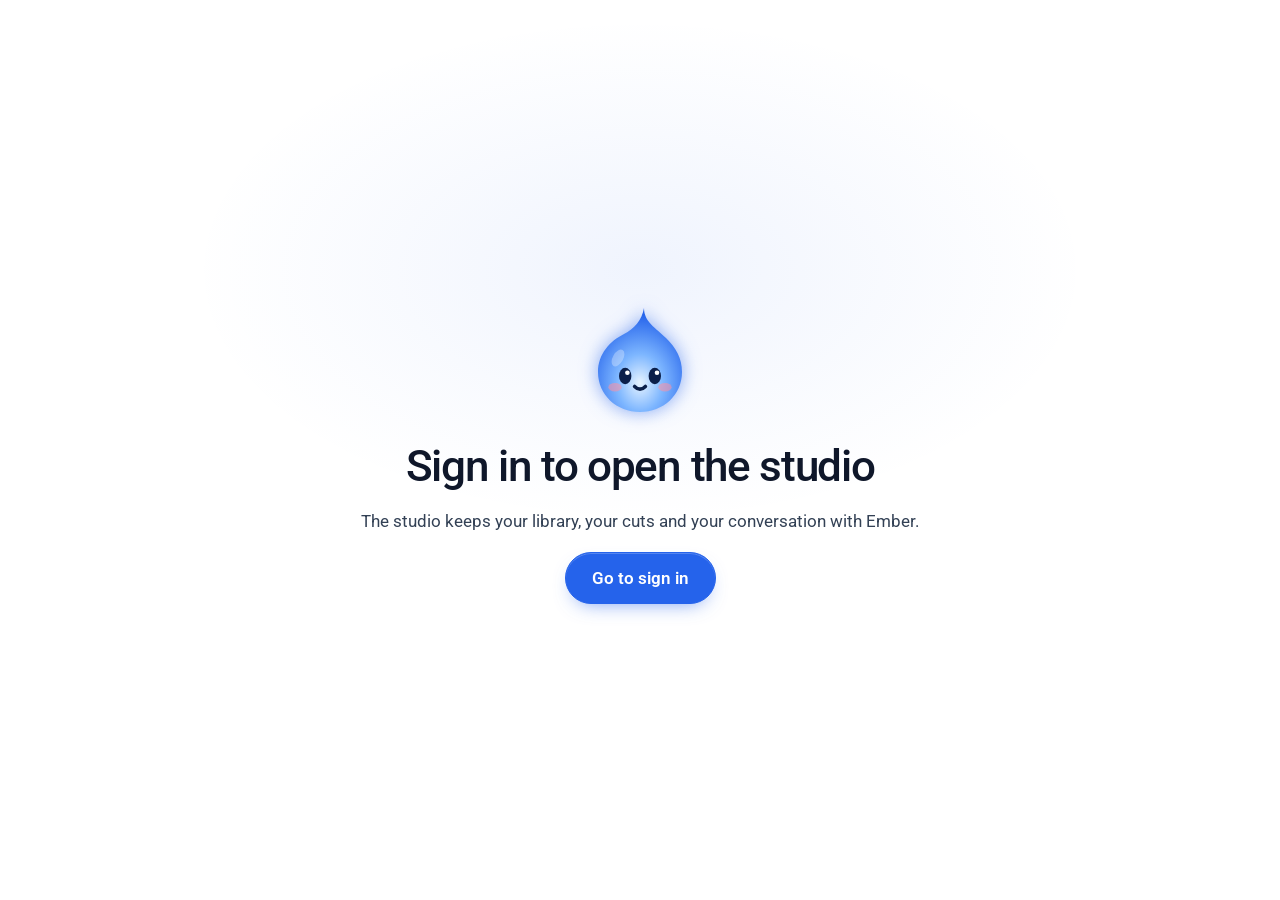
==== commit 05d45b29: "Studio: a small quiet step strip, no glow on the board, Roboto type - The step strip above the board" ====
--- a/studio.html
+++ b/studio.html
@@ -7,26 +7,62 @@
 <meta name="color-scheme" content="light">
 <link rel="preconnect" href="https://fonts.googleapis.com">
 <link rel="preconnect" href="https://fonts.gstatic.com" crossorigin>
-<link rel="stylesheet" href="https://fonts.googleapis.com/css2?family=Geist:wght@400;500;600&family=Geist+Mono:wght@400;500&display=swap">
+<link rel="stylesheet" href="https://fonts.googleapis.com/css2?family=Roboto:wght@400;500;600;700&family=Roboto+Mono:wght@400;500&display=swap">
 <link rel="stylesheet" href="styles.css?v=17">
-<link rel="stylesheet" href="studio.css?v=60">
-<link rel="stylesheet" href="flow.css?v=27">
+<link rel="stylesheet" href="studio.css?v=62">
+<link rel="stylesheet" href="flow.css?v=29">
 </head>
 <body class="studio">
 
-<!-- The menus: a strip on the left edge that opens into a panel. studio.js fills #side-menus. -->
-<aside class="side" id="side" aria-label="Menu">
-  <button type="button" class="side-tog" id="side-tog" aria-expanded="false" aria-controls="side-menus" title="Open the menu">
-    <svg viewBox="0 0 20 20" aria-hidden="true"><path d="M4 6h12M4 10h12M4 14h12" fill="none" stroke="currentColor" stroke-width="1.6" stroke-linecap="round"/></svg><span class="lb">Menu</span>
-  </button>
-  <nav class="side-menus" id="side-menus" aria-label="Menus"></nav>
-  <a class="side-logo" href="index.html" title="Emberframe home">
-    <svg viewBox="0 0 20 20" aria-hidden="true"><rect x="1.5" y="1.5" width="17" height="17" rx="5" fill="none" stroke="currentColor" stroke-width="1.5"/><rect class="core" x="6" y="6" width="8" height="8" rx="2.5"/></svg><span class="lb">Emberframe</span>
-  </a>
+<!-- The left rail. A strip of icons: Media and Shop open the rail beside the board (its edge drags wider, or shut);
+     a menu icon flies its items out. studio.js fills #side-menus and #side-menu; flow.js puts the open step in #side-pane. -->
+<aside class="side" id="side" aria-label="Library and menus">
+  <div class="side-strip">
+    <button type="button" class="side-tog" id="side-tog" aria-expanded="false" aria-controls="side-pane" aria-label="Open the rail" title="Open the rail">
+      <svg viewBox="0 0 20 20" aria-hidden="true"><g fill="none" stroke="currentColor" stroke-width="1.6" stroke-linecap="round" stroke-linejoin="round"><rect x="2.5" y="3.5" width="15" height="13" rx="3"/><path d="M8 3.500v13"/></g></svg>
+    </button>
+    <button type="button" class="side-h side-lib" data-view="media" aria-pressed="false" aria-label="Media: your files" title="Media: your files">
+      <svg viewBox="0 0 20 20" aria-hidden="true"><g fill="none" stroke="currentColor" stroke-width="1.6" stroke-linecap="round" stroke-linejoin="round"><rect x="3" y="4.500" width="14" height="11" rx="2.500"/><path d="M8.500 7.800v4.400l3.700-2.200z"/></g></svg>
+    </button>
+    <button type="button" class="side-h side-lib" data-view="shop" aria-pressed="false" aria-label="Shop: selling videos" title="Shop: selling videos">
+      <svg viewBox="0 0 20 20" aria-hidden="true"><g fill="none" stroke="currentColor" stroke-width="1.6" stroke-linecap="round" stroke-linejoin="round"><path d="M5 7.500h10l-.8 8.500H5.800zM7.500 7.500V6.200a2.500 2.500 0 0 1 5 0v1.300"/></g></svg><i id="shop-count"></i>
+    </button>
+    <span class="side-sep" aria-hidden="true"></span>
+    <nav class="side-menus" id="side-menus" aria-label="Menus"></nav>
+    <a class="side-logo" href="index.html" aria-label="Emberframe home" title="Emberframe home">
+      <svg viewBox="0 0 20 20" aria-hidden="true"><rect x="1.5" y="1.5" width="17" height="17" rx="5" fill="none" stroke="currentColor" stroke-width="1.5"/><rect class="core" x="6" y="6" width="8" height="8" rx="2.5"/></svg>
+    </a>
+  </div>
+  <div class="side-pane" id="side-pane">
+    <section class="lib" id="lib" aria-label="Library">
+      <div class="lib-rail">
+        <div class="lib-tabs">
+          <b id="lib-title">Media</b>
+          <button type="button" class="icon-btn grow-btn" id="lib-grow" title="Open the full view" aria-label="Open the full view">
+            <svg viewBox="0 0 20 20" aria-hidden="true"><path d="M11.5 4.5h4v4M15.5 4.5L11 9M8.5 15.5h-4v-4M4.5 15.5L9 11" fill="none" stroke="currentColor" stroke-width="1.6" stroke-linecap="round" stroke-linejoin="round"/></svg>
+          </button>
+          <label class="icon-btn up" title="Upload" aria-label="Upload">
+            <svg viewBox="0 0 20 20" aria-hidden="true"><path d="M10 13.5v-9M6 8l4-4 4 4M4.5 15.5h11" fill="none" stroke="currentColor" stroke-width="1.6" stroke-linecap="round" stroke-linejoin="round"/></svg>
+            <input type="file" id="upload" accept="video/*,audio/*,image/*" multiple hidden>
+          </label>
+          <button type="button" class="icon-btn pane-x" id="pane-x" title="Close the rail" aria-label="Close the rail">
+            <svg viewBox="0 0 20 20" aria-hidden="true"><path d="M12 5l-5 5 5 5" fill="none" stroke="currentColor" stroke-width="1.7" stroke-linecap="round" stroke-linejoin="round"/></svg>
+          </button>
+        </div>
+        <div class="lib-list" id="lib-media"></div>
+        <div class="lib-list shop" id="lib-shop" hidden></div>
+      </div>
+    </section>
+  </div>
+  <div class="side-fly" id="side-menu" hidden>
+    <h3 id="side-menu-t"></h3>
+    <div class="side-items" id="side-items" role="menu"></div>
+  </div>
+  <div class="rz rz-rail" id="rz-rail" role="separator" aria-orientation="vertical" tabindex="0" aria-label="Resize the rail" title="Drag to make the rail wider, or all the way left to close it. Double-click to reset."></div>
 </aside>
 
 <header class="s-top">
-  <button type="button" class="icon-btn side-btn" id="side-open" aria-expanded="false" aria-controls="side" aria-label="Open the menu" title="Menu">
+  <button type="button" class="icon-btn side-btn" id="side-open" aria-expanded="false" aria-controls="side" aria-label="Open the rail" title="Media, Shop and menus">
     <svg viewBox="0 0 20 20" aria-hidden="true"><path d="M4 6h12M4 10h12M4 14h12" fill="none" stroke="currentColor" stroke-width="1.6" stroke-linecap="round"/></svg>
   </button>
   <div class="s-title">
@@ -64,40 +100,21 @@
   <!-- Editor -->
   <main class="ed">
     <div class="rz rz-chat" id="rz-chat" role="separator" aria-orientation="vertical" tabindex="0" aria-label="Resize Ember's panel" title="Drag to resize. Double-click to reset."></div>
-    <div class="rz rz-rail" id="rz-rail" role="separator" aria-orientation="vertical" tabindex="0" aria-label="Resize the library" title="Drag to resize. Double-click to reset."></div>
     <div class="rz rz-tl" id="rz-tl" role="separator" aria-orientation="horizontal" tabindex="0" aria-label="Resize the timeline" title="Drag to resize. Double-click to reset."></div>
+    <!-- The browse view: a full view of the library or of what is selling, laid over the editor. -->
+    <section class="panel lib-wide" id="canvas" aria-label="Browse" aria-hidden="true">
+      <div class="cv-head">
+        <div class="cv-id"><span class="tag"><span class="orb mini" aria-hidden="true"></span>Ember's view</span><h2 id="cv-title"></h2><p id="cv-sub"></p></div>
+        <div class="cv-actions">
+        <button type="button" class="btn" id="cv-nums" aria-pressed="false" hidden><svg viewBox="0 0 16 16" aria-hidden="true"><path d="M3 13V8M8 13V3M13 13V6" fill="none" stroke="currentColor" stroke-width="1.8" stroke-linecap="round"/></svg><span>Show the numbers</span></button>
+        <button type="button" class="btn" id="cv-close">
+          <svg viewBox="0 0 16 16" aria-hidden="true"><path d="M13 8H4M7.5 4l-4 4 4 4" fill="none" stroke="currentColor" stroke-width="1.8" stroke-linecap="round" stroke-linejoin="round"/></svg>Back to the canvas<kbd>Esc</kbd>
+        </button>
+        </div>
+      </div>
+      <div class="cv-body" id="cv-body"></div>
+    </section>
     <div class="ed-top">
-      <!-- The library rail. It can grow over the whole editor and become the browse view. -->
-      <section class="panel lib" id="lib" aria-label="Library">
-        <div class="lib-rail">
-          <div class="lib-tabs" role="tablist">
-            <button type="button" role="tab" data-tab="media" aria-selected="true">Media</button>
-            <button type="button" role="tab" data-tab="shop" aria-selected="false">Shop<i id="shop-count"></i></button>
-            <button type="button" class="icon-btn grow-btn" id="lib-grow" title="Open the full view" aria-label="Open the full view">
-              <svg viewBox="0 0 20 20" aria-hidden="true"><path d="M11.5 4.5h4v4M15.5 4.5L11 9M8.5 15.5h-4v-4M4.5 15.5L9 11" fill="none" stroke="currentColor" stroke-width="1.6" stroke-linecap="round" stroke-linejoin="round"/></svg>
-            </button>
-            <label class="icon-btn up" title="Upload" aria-label="Upload">
-              <svg viewBox="0 0 20 20" aria-hidden="true"><path d="M10 13.5v-9M6 8l4-4 4 4M4.5 15.5h11" fill="none" stroke="currentColor" stroke-width="1.6" stroke-linecap="round" stroke-linejoin="round"/></svg>
-              <input type="file" id="upload" accept="video/*,audio/*,image/*" multiple hidden>
-            </label>
-          </div>
-          <div class="lib-list" id="lib-media"></div>
-          <div class="lib-list shop" id="lib-shop" hidden></div>
-        </div>
-        <div class="lib-wide" id="canvas" aria-hidden="true">
-          <div class="cv-head">
-            <div class="cv-id"><span class="tag"><span class="orb mini" aria-hidden="true"></span>Ember's view</span><h2 id="cv-title"></h2><p id="cv-sub"></p></div>
-            <div class="cv-actions">
-            <button type="button" class="btn" id="cv-nums" aria-pressed="false" hidden><svg viewBox="0 0 16 16" aria-hidden="true"><path d="M3 13V8M8 13V3M13 13V6" fill="none" stroke="currentColor" stroke-width="1.8" stroke-linecap="round"/></svg><span>Show the numbers</span></button>
-            <button type="button" class="btn" id="cv-close">
-              <svg viewBox="0 0 16 16" aria-hidden="true"><path d="M13 8H4M7.5 4l-4 4 4 4" fill="none" stroke="currentColor" stroke-width="1.8" stroke-linecap="round" stroke-linejoin="round"/></svg>Back to the canvas<kbd>Esc</kbd>
-            </button>
-            </div>
-          </div>
-          <div class="cv-body" id="cv-body"></div>
-        </div>
-      </section>
-
       <section class="panel mon" aria-label="Preview">
         <div class="stage" id="stage">
           <div class="screen" id="screen">
@@ -276,7 +293,7 @@
   </div>
 </div>
 
-<script src="studio.js?v=67"></script>
-<script src="flow.js?v=49"></script>
+<script src="studio.js?v=68"></script>
+<script src="flow.js?v=50"></script>
 </body>
 </html>
--- a/studio.css
+++ b/studio.css
@@ -1,4 +1,4 @@
-/* Emberframe Studio. Floating panels on a white canvas: Ember on the left, the editor
+/* Emberframe Studio. Floating panels on a white canvas: the rail and Ember on the left, the editor
    on the right. One accent (blue), soft depth, quiet until something is happening. */
 body.studio {
   --canvas: #FFFFFF; --card: #FFFFFF; --card-2: #FBFCFE; --well: #F3F6FB; --hair: rgba(15, 23, 42, 0.09); --hair-2: rgba(15, 23, 42, 0.16);
@@ -9,7 +9,8 @@
   --shadow: 0 1px 2px rgba(15, 23, 42, 0.06), 0 18px 40px -20px rgba(15, 23, 42, 0.25); color-scheme: light;
   --r: 18px; --ease: cubic-bezier(0.2, 0.7, 0.2, 1);
   padding: 0; height: 100vh; height: 100dvh; overflow: hidden; display: flex; flex-direction: column;
-  background: radial-gradient(60% 50% at 18% 0%, rgba(37, 99, 235, 0.04), transparent 70%), var(--canvas); color: var(--txt); font-size: 15px;
+  --sans: Roboto, system-ui, -apple-system, 'Segoe UI', 'Helvetica Neue', Arial, sans-serif; --mono: 'Roboto Mono', ui-monospace, 'SF Mono', Menlo, monospace;
+  background: var(--canvas); color: var(--txt); font-size: 15px;
 }
 :where(.studio) button, :where(.studio) input, :where(.studio) textarea { font: inherit; color: var(--txt); }
 .studio svg { display: block; }
@@ -323,7 +324,7 @@
   .s-body { display: flex; flex-direction: column-reverse; }
   .chat { height: 68dvh; }
   .ed { display: flex; } .ed-top { display: flex; flex-direction: column; flex: none; }
-  .lib { order: 2; max-height: 250px; } .lib-list { grid-template-columns: repeat(3, 1fr); }
+  .lib-list { grid-template-columns: repeat(3, 1fr); }
   .mon { height: 62dvh; }
   .tool, .lib-tabs [role=tab], .s-steps button, .chat-chips button, .rcpt button, .sv button, .s-top .btn, .s-name { min-height: 44px; }
   .icon-btn, .send, .tp { width: 44px; height: 44px; } .play { width: 48px; height: 48px; } .shape button { width: 44px; height: 44px; }
@@ -426,24 +427,17 @@
 .vcard b { font-family: var(--sans); }
 
 /* =====================================================================================
-   The rail that grows. The library panel sits over the left of the editor. In browse
-   mode it widens across the whole editor, pushing the monitor and timeline off to the
-   right, then drops down to close the gap the timeline left. Going back reverses it.
+   The browse view. A full view of the library, or of what is selling, laid over the
+   whole editor. The library itself lives in the left rail (see the end of this file).
    ===================================================================================== */
-.ed { --rail: clamp(210px, 24.3vw, 490px); --tlh: 262px; --grow: cubic-bezier(0.3, 0.7, 0, 1); }   /* the default is the wide layout: a roomy chat and library, a compact timeline */
-.ed-top { display: flex; padding-left: calc(var(--rail) + 10px); }
+.ed { --tlh: 262px; --grow: cubic-bezier(0.3, 0.7, 0, 1); }
+.ed-top { display: flex; }
 .mon { flex: 1; }
-.lib { position: absolute; z-index: 12; left: 0; top: 0; width: var(--rail); bottom: calc(var(--tlh) + 10px); display: block;
-  transition: width 0.6s var(--grow) 0.14s, bottom 0.46s var(--grow), border-color 0.4s; }
-.ed.browse .lib { width: 100%; bottom: 0; border-color: rgba(37, 99, 235, 0.3); transition: width 0.6s var(--grow), bottom 0.5s var(--grow) 0.28s, border-color 0.4s; }
 .mon, .tl { transition: transform 0.6s var(--grow) 0.14s, opacity 0.35s ease 0.28s, visibility 0s; }
 .ed.browse .mon, .ed.browse .tl { opacity: 0; visibility: hidden; pointer-events: none; transition: transform 0.6s var(--grow), opacity 0.4s ease 0.14s, visibility 0s linear 0.6s; }
-.ed.browse .mon { transform: translateX(calc(var(--edw, 100vw) - var(--rail))); }
+.ed.browse .mon { transform: translateX(var(--edw, 100vw)); }
 .ed.browse .tl { transform: translateX(calc(var(--edw, 100vw) + 10px)); }
-/* two faces of the same panel: the narrow rail and the wide view. Both keep their final
-   size while the panel moves, so nothing reflows: the edge sweeps across and reveals it. */
-.lib-rail { position: absolute; left: 0; top: 0; bottom: 0; width: var(--rail); display: flex; flex-direction: column; transition: opacity 0.3s ease 0.4s, visibility 0s linear 0.4s; }
-.ed.browse .lib-rail { opacity: 0; visibility: hidden; transition: opacity 0.16s ease, visibility 0s linear 0.16s; }
+.lib-rail { display: flex; flex-direction: column; }
 .lib-wide { position: absolute; left: 0; top: 0; width: var(--edw, 100%); height: var(--edh, 100%); display: flex; flex-direction: column; opacity: 0; visibility: hidden;
   background: linear-gradient(180deg, #FFFFFF, #F8FAFD 220px); transition: opacity 0.2s ease, visibility 0s linear 0.2s; }
 .ed.browse .lib-wide { opacity: 1; visibility: visible; transition: opacity 0.5s ease 0.18s, visibility 0s; }
@@ -542,20 +536,16 @@
 @media (max-width: 1180px) { .lib-tabs { padding-left: 6px; padding-right: 6px; gap: 0; } .lib-tabs [role=tab] { padding: 0 8px; font-size: 13.5px; } .lib-tabs .icon-btn { width: 28px; } }
 @media (max-width: 760px) {
   .ed-top { padding-left: 0; }
-  .lib { position: static; width: auto; display: flex; flex-direction: column; transition: none; }
-  .lib-rail { position: static; width: auto; flex: 1; min-height: 0; }
   .lib-wide { display: none; }
   .ed.browse { z-index: 45; }
-  .ed.browse .lib { position: fixed; inset: 0; z-index: 40; width: auto; max-height: none; border-radius: 0; border: 0; }
   .cstats { grid-template-columns: 1fr 1fr; gap: 8px; } .cstat { padding: 14px; }
-  .ed.browse .lib-rail { display: none; }
   .ed.browse .lib-wide { display: flex; inset: 0; width: auto; height: auto; }
   .ed.browse .mon, .ed.browse .tl { transform: none; opacity: 1; visibility: visible; }
   .vbar .seg { margin-left: 0; overflow-x: auto; max-width: 100%; } .vbar .seg button, .nt-i button, .next button, .sv-all { min-height: 44px; }
   .cv-head kbd { display: none; }
 }
 @media (prefers-reduced-motion: reduce) {
-  .lib, .mon, .tl, .lib-rail, .lib-wide, .ed.browse .lib, .ed.browse .mon, .ed.browse .tl, .ed.browse .lib-rail, .ed.browse .lib-wide { transition: none; }
+  .mon, .tl, .lib-wide, .ed.browse .mon, .ed.browse .tl, .ed.browse .lib-wide { transition: none; }
   .em-body, .em-eyes, .em-face, .em-o, .em-sparks circle, .flag, .nt-i, .next button, .cstats.auto .cstat::after { animation: none !important; }
 }
 .vcard .vchips { display: flex; gap: 5px; flex-wrap: wrap; }
@@ -594,14 +584,13 @@
 .rz-chat, .rz-rail { width: 10px; cursor: col-resize; }
 .rz-chat::after, .rz-rail::after { left: 3.5px; width: 3px; top: 50%; height: 56px; margin-top: -28px; }
 .rz-chat { left: -10px; top: 0; bottom: 0; }
-.rz-rail { left: var(--rail); top: 0; bottom: calc(var(--tlh) + 10px); }
 .rz-tl { left: 0; right: 0; bottom: var(--tlh); height: 10px; cursor: row-resize; }
 .rz-tl::after { top: 3.5px; height: 3px; left: 50%; width: 56px; margin-left: -28px; }
-.ed.browse .rz-rail, .ed.browse .rz-tl { display: none; }
+.ed.browse .rz-tl { display: none; }
 body.resizing { user-select: none; -webkit-user-select: none; }
 body.resizing.rz-x, body.resizing.rz-x * { cursor: col-resize !important; }
 body.resizing.rz-y, body.resizing.rz-y * { cursor: row-resize !important; }
-body.resizing .lib, body.resizing .mon, body.resizing .tl, body.resizing .lib-rail, body.sizing .lib, body.sizing .mon, body.sizing .tl, body.sizing .lib-rail { transition: none !important; }
+body.resizing .mon, body.resizing .tl, body.sizing .mon, body.sizing .tl { transition: none !important; }
 body.resizing video { pointer-events: none; }
 @media (max-width: 760px) { .rz { display: none; } }
 /* library cards keep their shape by padding, so grid rows always know their height */
@@ -718,22 +707,19 @@
 
 /* =====================================================================================
    The canvas is the studio. The monitor and the timeline are gone from view; the board
-   fills the space beside the media rail, and the player lives in the Final video panel.
+   fills the editor, and the player lives in the Final video panel.
    ===================================================================================== */
 body.canvas .ed-top { padding-left: 0; }
 body.canvas .ed-top > .mon, body.canvas .tl, body.canvas .rz-tl { display: none; }
-body.canvas .lib, body.canvas .rz-rail { bottom: 0; }
-body.canvas .ed > .flow { position: absolute; z-index: 5; left: calc(var(--rail) + 10px); top: 0; right: 0; bottom: 0; border: 1px solid var(--hair); border-radius: var(--r); animation: none; }
+body.canvas .ed > .flow { position: absolute; z-index: 5; left: 0; top: 0; right: 0; bottom: 0; border: 1px solid var(--hair); border-radius: var(--r); animation: none; }
 body.canvas #s-next { display: inline-flex; }
 @media (max-width: 760px) {
   body.canvas .ed { display: flex; flex-direction: column; gap: 10px; }
   body.canvas .ed > .flow { position: relative; left: 0; height: 82dvh; order: 1; }
-  body.canvas .lib { order: 2; }
 }
 
-/* canvas first: Ember and the media rail are narrower by default, the board gets the room */
+/* canvas first: Ember is narrower by default, the board gets the room */
 body.canvas .s-body { grid-template-columns: var(--chatw, clamp(300px, 23vw, 440px)) minmax(0, 1fr); }
-body.canvas .ed { --rail: clamp(190px, 16vw, 300px); }
 
 /* ---------- the chat: a field at the bottom of the page; the session opens on the left when you talk ---------- */
 .dock { position: fixed; left: 50%; bottom: 18px; transform: translateX(-50%); z-index: 48; display: flex; align-items: flex-end; gap: 10px; width: min(600px, calc(100vw - 28px)); }
@@ -812,11 +798,8 @@
 .lib-list.shop .vcard.pcard:nth-child(n) img { aspect-ratio: 1 / 1; object-fit: cover; }
 .vcard .chip.out { background: rgba(120, 28, 14, 0.9); color: #FFD8CC; }   /* the listing is out of stock */
 .sv-sort button[aria-pressed=true] { background: rgba(15, 23, 42, 0.1); color: var(--txt); box-shadow: 0 1px 0 rgba(15, 23, 42, 0.06) inset; }
-body.picking .lib { border-color: rgba(37, 99, 235, 0.5); box-shadow: 0 0 0 1px rgba(37, 99, 235, 0.2), 0 0 40px -18px rgba(37, 99, 235, 0.6); }
 body.picking .as.pickable { cursor: pointer; } body.picking .as.pickable:hover { outline: 2px solid var(--accent); outline-offset: 1px; }
 body.picking .as.unpickable { opacity: 0.4; }
-body.canvas.ez-empty.picking #lib, body.canvas.ez-empty.stepping #lib { display: block; }   /* the rail comes back while a step is chosen or worked on in it, even with no files yet */
-body.canvas.ez-empty.picking .ed > .flow, body.canvas.ez-empty.stepping .ed > .flow { left: calc(var(--rail) + 10px); }
 .dock .composer { position: relative; }                       /* room for the circling light that points at the field */
 .composer.nope { animation: nope 0.32s ease-in-out; border-color: rgba(37, 99, 235, 0.9); }   /* Ember is busy: the message was not sent */
 @keyframes nope { 25% { transform: translateX(-6px); } 75% { transform: translateX(6px); } }
@@ -826,7 +809,6 @@
 .dock-for span { overflow: hidden; text-overflow: ellipsis; white-space: nowrap; }
 .dock-for button { flex: none; width: 24px; height: 24px; border: 0; border-radius: 50%; background: rgba(15, 23, 42, 0.08); color: var(--txt-2); font-size: 11px; cursor: pointer; }
 .dock-for button:hover { background: rgba(15, 23, 42, 0.16); color: var(--txt); }
-@media (max-width: 760px) { body.picking .lib { min-height: 58dvh; } body.picking .lib-list { max-height: 44dvh; } }   /* choosing in the rail needs room on a phone */
 
 /* ---------- a wider rail shows more about each Shop video ---------- */
 .lib-rail { container: rail / inline-size; }
@@ -855,31 +837,69 @@
 .studio .btn { box-shadow: 0 1px 2px rgba(15, 23, 42, 0.06); }
 .studio .btn-accent { border-color: var(--accent); box-shadow: inset 0 1px 0 rgba(255, 255, 255, 0.22), 0 8px 20px -10px rgba(37, 99, 235, 0.7); }
 .studio .btn-accent:hover { border-color: var(--accent-hover); }
-.studio .ez-steps button:not(:disabled):hover { background: rgba(15, 23, 42, 0.05); }
-.studio .ez-steps li.now button { border-color: rgba(37, 99, 235, 0.45); }
+/* the step strip above the board (easy.css): small and quiet. Nothing is filled: the step you are on is named in ink
+   beside a blue number, the others are grey. */
+.studio .ez-steps { gap: 2px; padding: 0 22px 6px; }
+.studio .ez-steps li { gap: 2px; }
+.studio .ez-steps li + li::before { width: 12px; background: var(--hair-2); }
+.studio .ez-steps button { gap: 7px; padding: 0 8px 0 5px; border: 0; background: transparent; color: var(--txt-3); font-size: 12.5px; }
+.studio .ez-steps button:not(:disabled):hover { background: rgba(15, 23, 42, 0.05); color: var(--txt); }
+.studio .ez-steps i { width: 18px; height: 18px; font-size: 10.5px; }
+.studio .ez-steps li.done button { color: var(--txt-2); }
+.studio .ez-steps li.done i, .studio .ez-steps li.now.done i { color: var(--accent-text); background: var(--accent-tint); box-shadow: none; }
+.studio .ez-steps li.now button { background: transparent; color: var(--txt); font-weight: 500; }
+@media (min-width: 761px) { .studio .ez-steps button { min-height: 28px; } }
 .studio ::selection { background: rgba(37, 99, 235, 0.22); }
 
-/* ---------- the menus: a strip on the left edge that opens into a panel ---------- */
-body.studio { padding-left: 56px; }
-.side { position: fixed; z-index: 46; left: 0; top: 0; bottom: 0; width: 56px; display: flex; flex-direction: column; gap: 2px; padding: 9px 8px 10px; background: #FFFFFF; border-right: 1px solid var(--hair);
-  overflow: hidden; cursor: pointer; transition: width 0.24s var(--ease), box-shadow 0.24s; }
-body.side-open .side { width: 264px; overflow-y: auto; cursor: default; box-shadow: 30px 0 70px -34px rgba(15, 23, 42, 0.4); }
-.side-tog, .side-h, .side-logo { display: flex; align-items: center; gap: 12px; width: 100%; min-height: 40px; flex: none; padding: 0 10px; border: 0; border-radius: 11px; background: transparent; color: var(--txt-2);
-  font-size: 14.5px; font-weight: 500; text-align: left; text-decoration: none; white-space: nowrap; cursor: pointer; transition: background 0.12s, color 0.12s; }
-.side-tog svg, .side-h svg, .side-logo svg { width: 20px; height: 20px; flex: none; }
+/* =====================================================================================
+   The left rail: the library and the menus. A strip of icons runs down the left edge.
+   Media and Shop open the rail beside the board; its right edge drags wider, or all the
+   way left to shut it. A menu icon flies its items out over whatever is there. An open
+   step (flow.js) takes the rail over until it is closed.
+   ===================================================================================== */
+body.studio { padding-left: calc(56px + var(--sidew, 0px)); }
+.side { position: fixed; z-index: 46; left: 0; top: 0; bottom: 0; display: flex; background: #FFFFFF; border-right: 1px solid var(--hair); }
+.side-strip { flex: none; width: 56px; display: flex; flex-direction: column; align-items: center; gap: 2px; padding: 9px 0 10px; overflow: hidden auto; scrollbar-width: none; }
+.side-strip::-webkit-scrollbar { display: none; }
+.side-tog, .side-h, .side-logo { position: relative; display: grid; place-items: center; width: 40px; height: 40px; flex: none; padding: 0; border: 0; border-radius: 11px; background: transparent; color: var(--txt-2);
+  text-decoration: none; cursor: pointer; transition: background 0.12s, color 0.12s; }
+.side-tog svg, .side-h svg, .side-logo svg { width: 20px; height: 20px; }
 .side-tog:hover, .side-h:hover, .side-logo:hover { background: rgba(15, 23, 42, 0.06); color: var(--txt); }
 .side-tog:focus-visible, .side-h:focus-visible, .side-logo:focus-visible, .side-items button:focus-visible { outline: 2px solid var(--accent); outline-offset: -2px; }
-.side-tog { margin-bottom: 8px; color: var(--txt); }
-.side .lb { opacity: 0; transition: opacity 0.18s; }
-body.side-open .side .lb { opacity: 1; }
-.side-menus { display: flex; flex-direction: column; gap: 2px; flex: 1; min-height: 0; }
-.side-h .chev { width: 14px; height: 14px; margin-left: auto; color: var(--txt-3); opacity: 0; transition: transform 0.2s var(--ease), opacity 0.18s; }
-body.side-open .side-h .chev { opacity: 1; }
-.side-sec.open .side-h { background: var(--accent-tint); color: var(--accent-text); }
-.side-sec.open .side-h .chev { transform: rotate(90deg); color: var(--accent-text); }
-.side-items { display: none; flex-direction: column; gap: 1px; padding: 4px 0 8px 22px; margin-left: 19px; border-left: 1px solid var(--hair-2); }
-body.side-open .side-sec.open .side-items { display: flex; animation: rise 0.16s var(--ease); }
-.side-items button { display: grid; grid-template-columns: 14px minmax(0, 1fr) auto; align-items: center; gap: 6px; width: 100%; min-height: 34px; padding: 0 8px 0 4px; border: 0; border-radius: 8px; background: transparent;
+.side-tog { margin-bottom: 6px; color: var(--txt); }
+.side-h.on { background: var(--accent-tint); color: var(--accent-text); }
+.side-h.on::before { content: ''; position: absolute; left: -8px; top: 9px; bottom: 9px; width: 3px; border-radius: 0 3px 3px 0; background: var(--accent); }
+.side-lib i { position: absolute; right: 6px; top: 6px; width: 8px; height: 8px; overflow: hidden; border-radius: 50%; background: var(--accent); font-size: 0; box-shadow: 0 0 0 2px #FFFFFF; }   /* Shop has results */
+.side-lib i:empty { display: none; }
+.side-sep { flex: none; width: 24px; height: 1px; margin: 7px 0; background: var(--hair-2); }
+.side-menus { display: flex; flex-direction: column; gap: 2px; }
+.side-logo { margin-top: auto; color: var(--txt); } .side-logo .core { fill: var(--accent); }
+
+/* the open part: the library, or the step being worked on */
+.side-pane { position: relative; display: none; flex-direction: column; width: var(--sidew, 0px); min-width: 0; border-left: 1px solid var(--hair); overflow: hidden; }
+body.pane-open .side-pane { display: flex; }
+body.studio .side .side-pane #lib { display: flex; }          /* shown whenever the rail is open, also in a project with no files yet */
+.side-pane .lib, .side-pane .lib-rail { flex: 1; min-height: 0; }
+.side-pane .lib-tabs { padding: 12px 8px 8px 16px; }
+.side-pane .lib-tabs b { margin-right: auto; overflow: hidden; font-size: 15.500px; font-weight: 600; letter-spacing: -0.01em; text-overflow: ellipsis; white-space: nowrap; }
+.side-pane .lib-tabs .grow-btn { margin-left: 0; }
+body.picking .side-pane .pane-x { display: none; }           /* a step is waiting for a choice here: the step closes, not the rail */
+body.picking .side-pane { box-shadow: inset 0 0 0 2px rgba(37, 99, 235, 0.45); }
+
+/* the edge that drags */
+.side .rz-rail { left: auto; right: -6px; top: 0; bottom: 0; width: 11px; cursor: col-resize; }
+.side .rz-rail::after { left: 4px; }
+body.pane-open .side .rz-rail::after { opacity: 0.3; background: var(--txt-3); }
+body.pane-open .side .rz-rail:hover::after, body.pane-open .side .rz-rail.on::after, .side .rz-rail:focus-visible::after { opacity: 0.9; background: var(--accent); }
+
+/* a menu: its items fly out beside the strip */
+.side-fly { position: absolute; z-index: 8; left: 56px; top: 0; bottom: 0; width: 264px; display: flex; flex-direction: column; padding: 14px 10px 12px; overflow-y: auto; background: #FFFFFF;
+  border-left: 1px solid var(--hair); border-right: 1px solid var(--hair); box-shadow: 30px 0 70px -34px rgba(15, 23, 42, 0.4); animation: fly-in 0.16s var(--ease); }
+.side-fly[hidden] { display: none; }
+@keyframes fly-in { from { opacity: 0; transform: translateX(-8px); } }
+.side-fly h3 { margin: 0 8px 10px; font-size: 15.500px; font-weight: 600; letter-spacing: -0.01em; }
+.side-items { display: flex; flex-direction: column; gap: 1px; }
+.side-items button { display: grid; grid-template-columns: 14px minmax(0, 1fr) auto; align-items: center; gap: 6px; width: 100%; min-height: 36px; padding: 0 8px 0 4px; border: 0; border-radius: 8px; background: transparent;
   color: var(--txt); font-size: 14px; text-align: left; cursor: pointer; }
 .side-items button span { overflow: hidden; text-overflow: ellipsis; white-space: nowrap; }
 .side-items button:hover:not(:disabled) { background: var(--accent); color: var(--on-accent); }
@@ -888,18 +908,29 @@
 .side-items i { font-style: normal; font-size: 12px; color: var(--accent-text); }
 .side-items kbd { font: 11px var(--mono); color: var(--txt-3); }
 .side-items hr { width: 100%; margin: 4px 0; border: 0; border-top: 1px solid var(--hair); }
-.side-logo { margin-top: 8px; color: var(--txt); } .side-logo .core { fill: var(--accent); }
+
+/* the browse view: a layer over the whole editor */
+.ed > .lib-wide { z-index: 13; inset: 0; width: auto; height: auto; border-color: rgba(37, 99, 235, 0.3); }
+
 .side-btn { display: none; }
 .s-top { padding-left: 16px; }
 .dock { left: calc(50% + 28px); }
 @media (max-width: 760px) {
   body.studio { padding-left: 0; }
-  .side { z-index: 60; width: min(300px, 86vw); padding: 12px 10px; transform: translateX(-102%); transition: transform 0.26s var(--ease), box-shadow 0.26s; cursor: default; }
-  body.side-open .side { width: min(300px, 86vw); transform: none; }
-  .side .lb, .side-h .chev { opacity: 1; }
-  .side-tog, .side-h, .side-logo, .side-items button { min-height: 44px; }
+  .side { z-index: 60; width: min(380px, 94vw); transform: translateX(-102%); transition: transform 0.26s var(--ease), box-shadow 0.26s; }   /* a drawer: the strip and what it holds slide in together */
+  body.side-open .side { transform: none; box-shadow: 30px 0 70px -34px rgba(15, 23, 42, 0.4); }
+  .side-strip { width: 60px; }
+  .side-tog, .side-h, .side-logo { width: 44px; height: 44px; }
+  .side-pane { display: flex; flex: 1; width: auto; }
+  .side-pane .lib-tabs .icon-btn { width: 44px; height: 44px; }
+  .side-fly { left: 60px; right: 0; width: auto; border-right: 0; box-shadow: none; }
+  .side-items button { min-height: 44px; }
   .side-btn { display: grid; width: 44px; height: 44px; }
   .s-top { padding-left: 10px; }
   .dock { left: 50%; }
+  .ed.browse > .lib-wide { position: fixed; z-index: 40; border: 0; border-radius: 0; }
+  body.canvas .ed { flex: 1; min-height: 0; }                  /* the library is in the drawer now: the board takes the whole screen under the top bar */
+  body.canvas .ed > .flow { flex: 1; height: auto; min-height: 60dvh; }
+  body.canvas .ed-top { display: none; }
 }
-@media (prefers-reduced-motion: reduce) { .side, .side .lb, .side-h .chev { transition: none; } }
+@media (prefers-reduced-motion: reduce) { .side, .side-fly { transition: none; animation: none; } }
--- a/flow.css
+++ b/flow.css
@@ -1,9 +1,7 @@
 /* The guided flow: a workflow canvas you play left to right. One node is open at a time;
    finishing it folds it into a small card, draws a wire, and opens the next. */
 .flow { position: fixed; z-index: 30; left: 0; right: 0; top: 58px; bottom: 0; display: flex; flex-direction: column; overflow: hidden;
-  background:
-    radial-gradient(50% 60% at 50% 0%, rgba(37, 99, 235, 0.05), transparent 70%),
-    var(--canvas);
+  background: var(--canvas);
   animation: flow-in 0.5s var(--ease) both; }
 .flow[hidden] { display: none; }
 .flow.leaving { animation: flow-out 0.45s var(--ease) both; pointer-events: none; }
